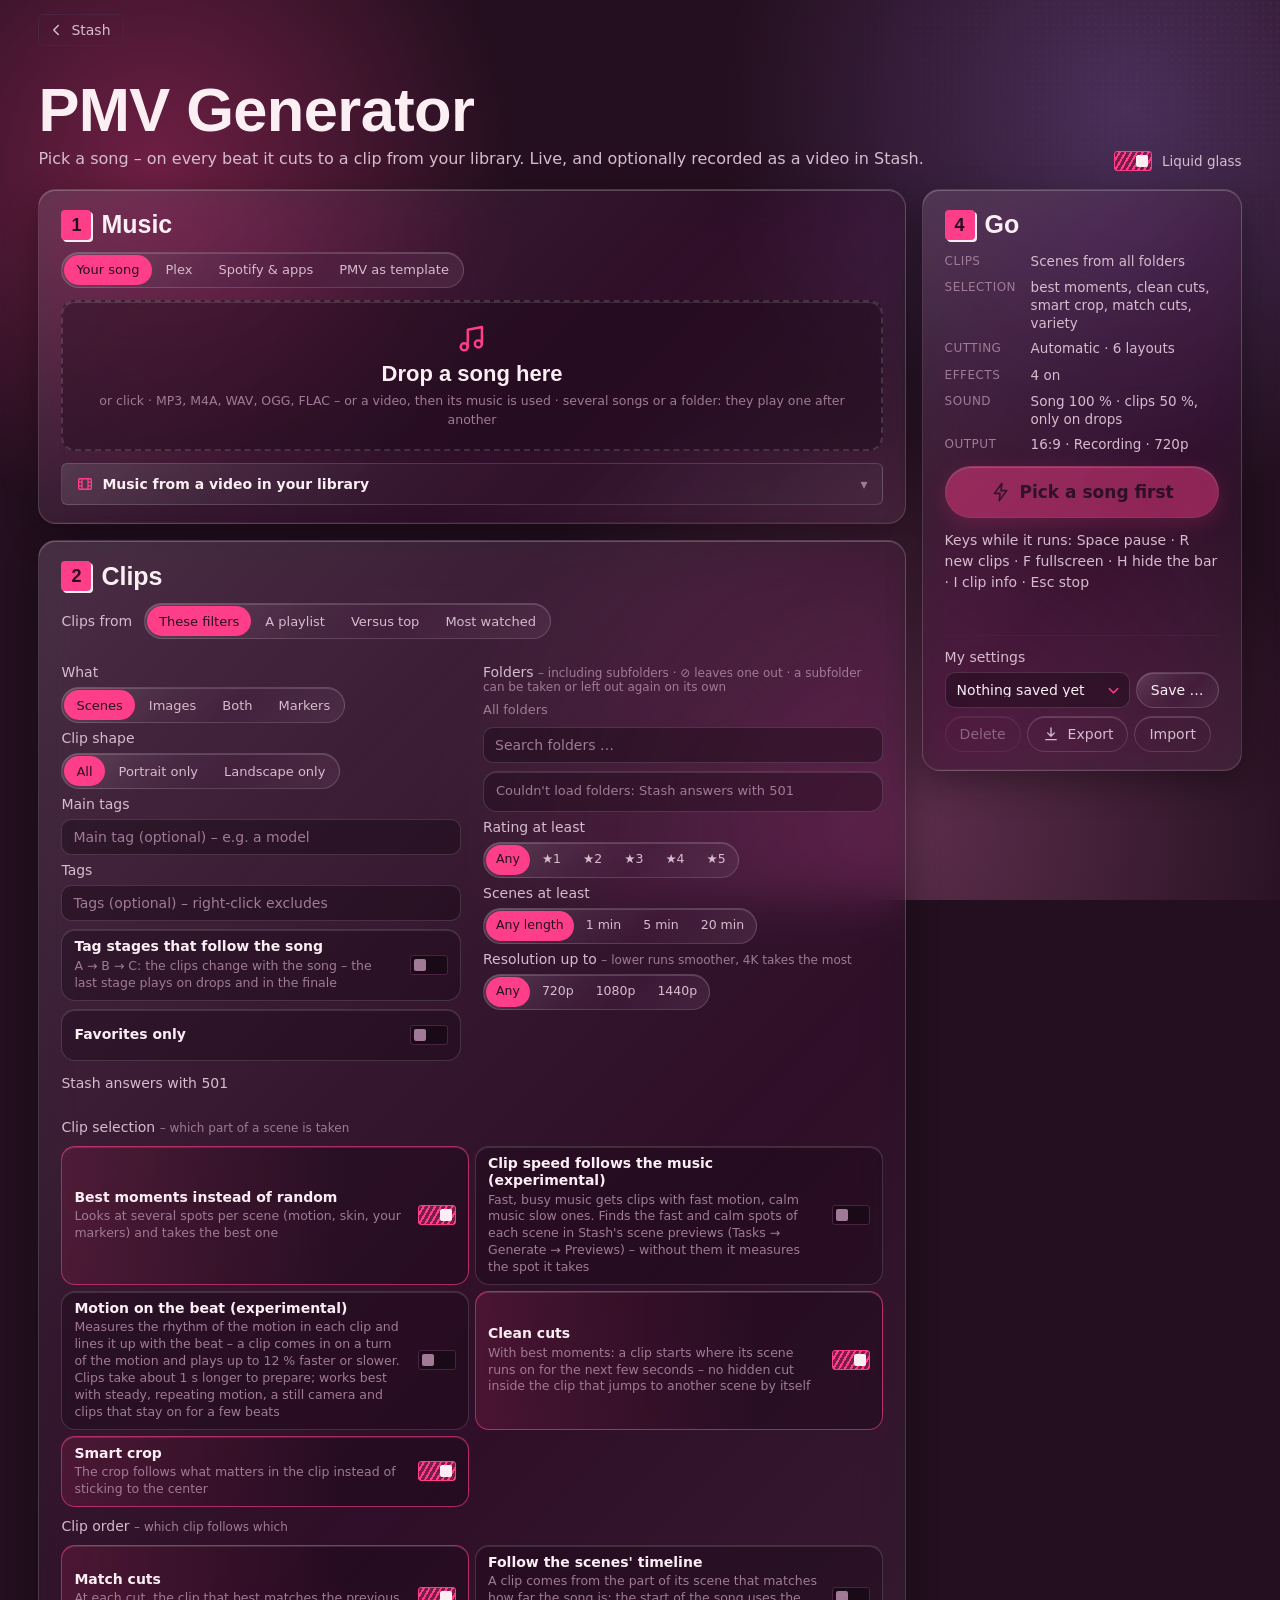
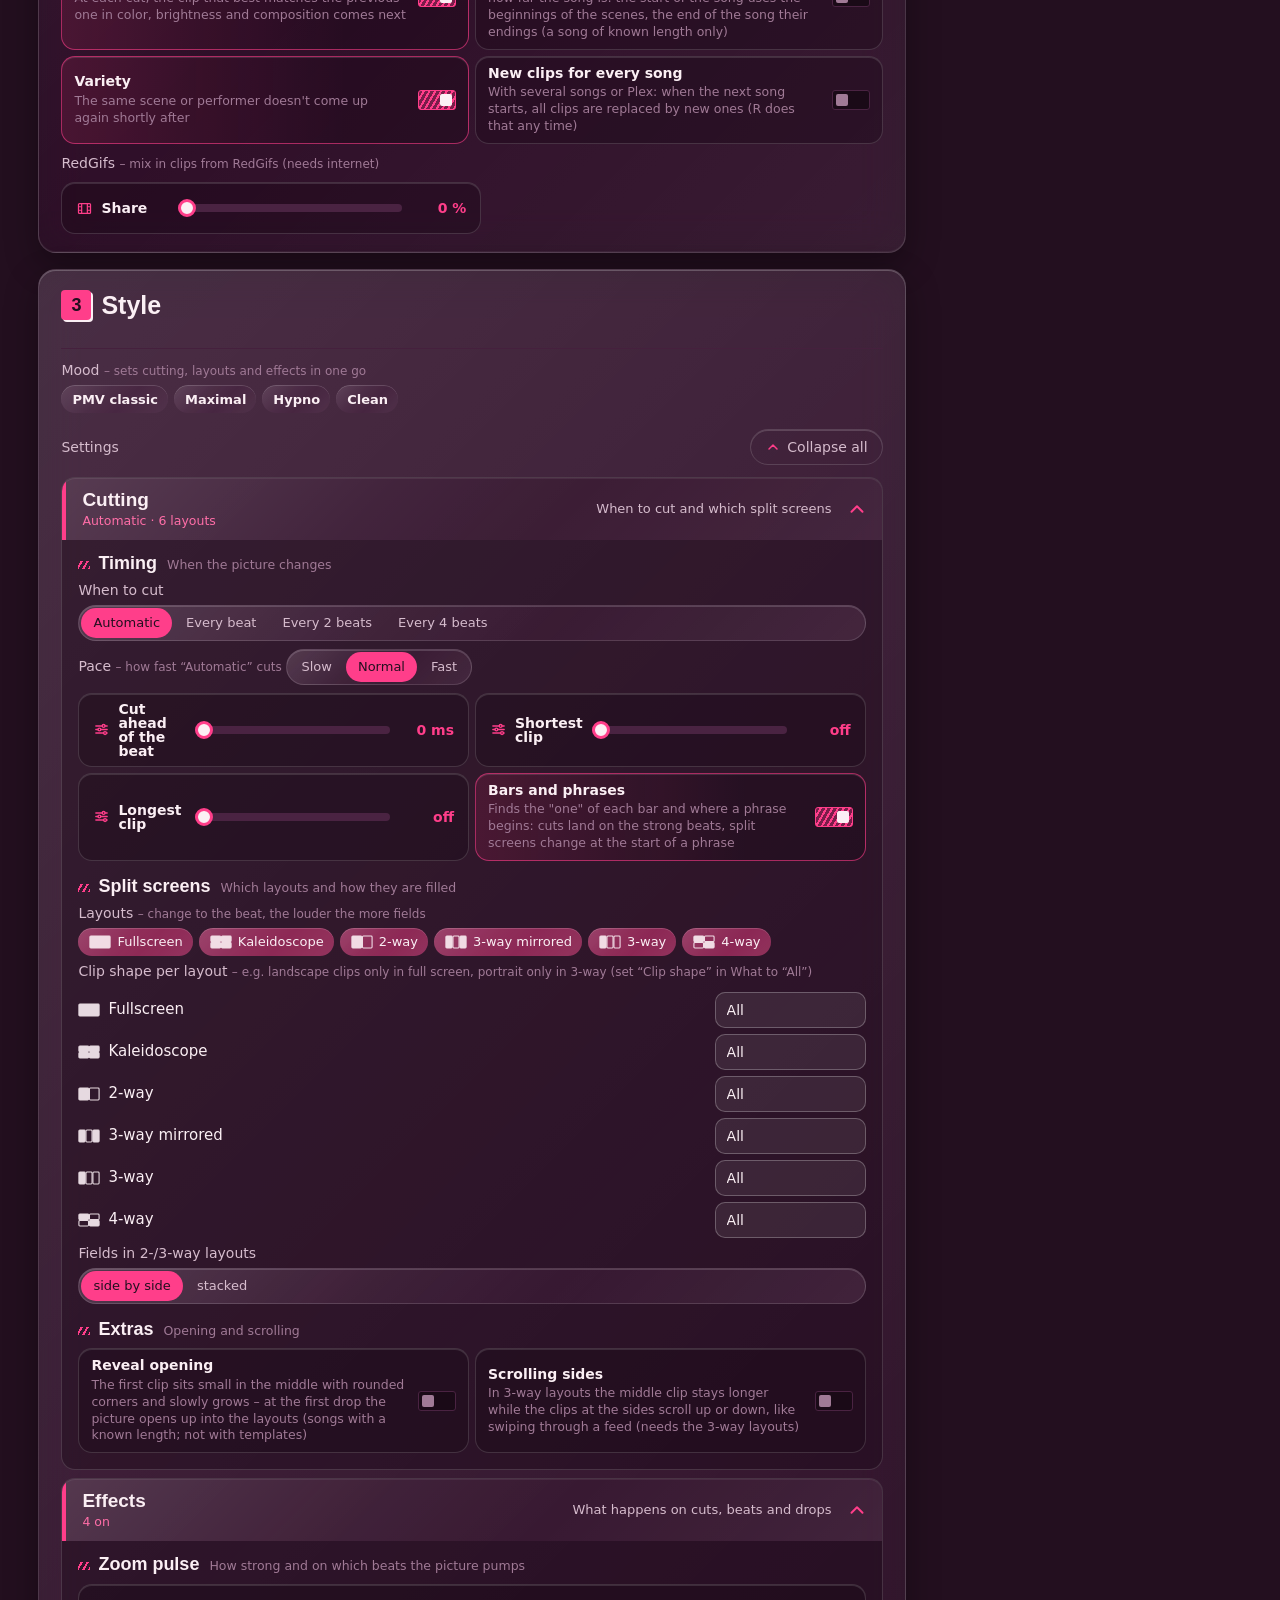
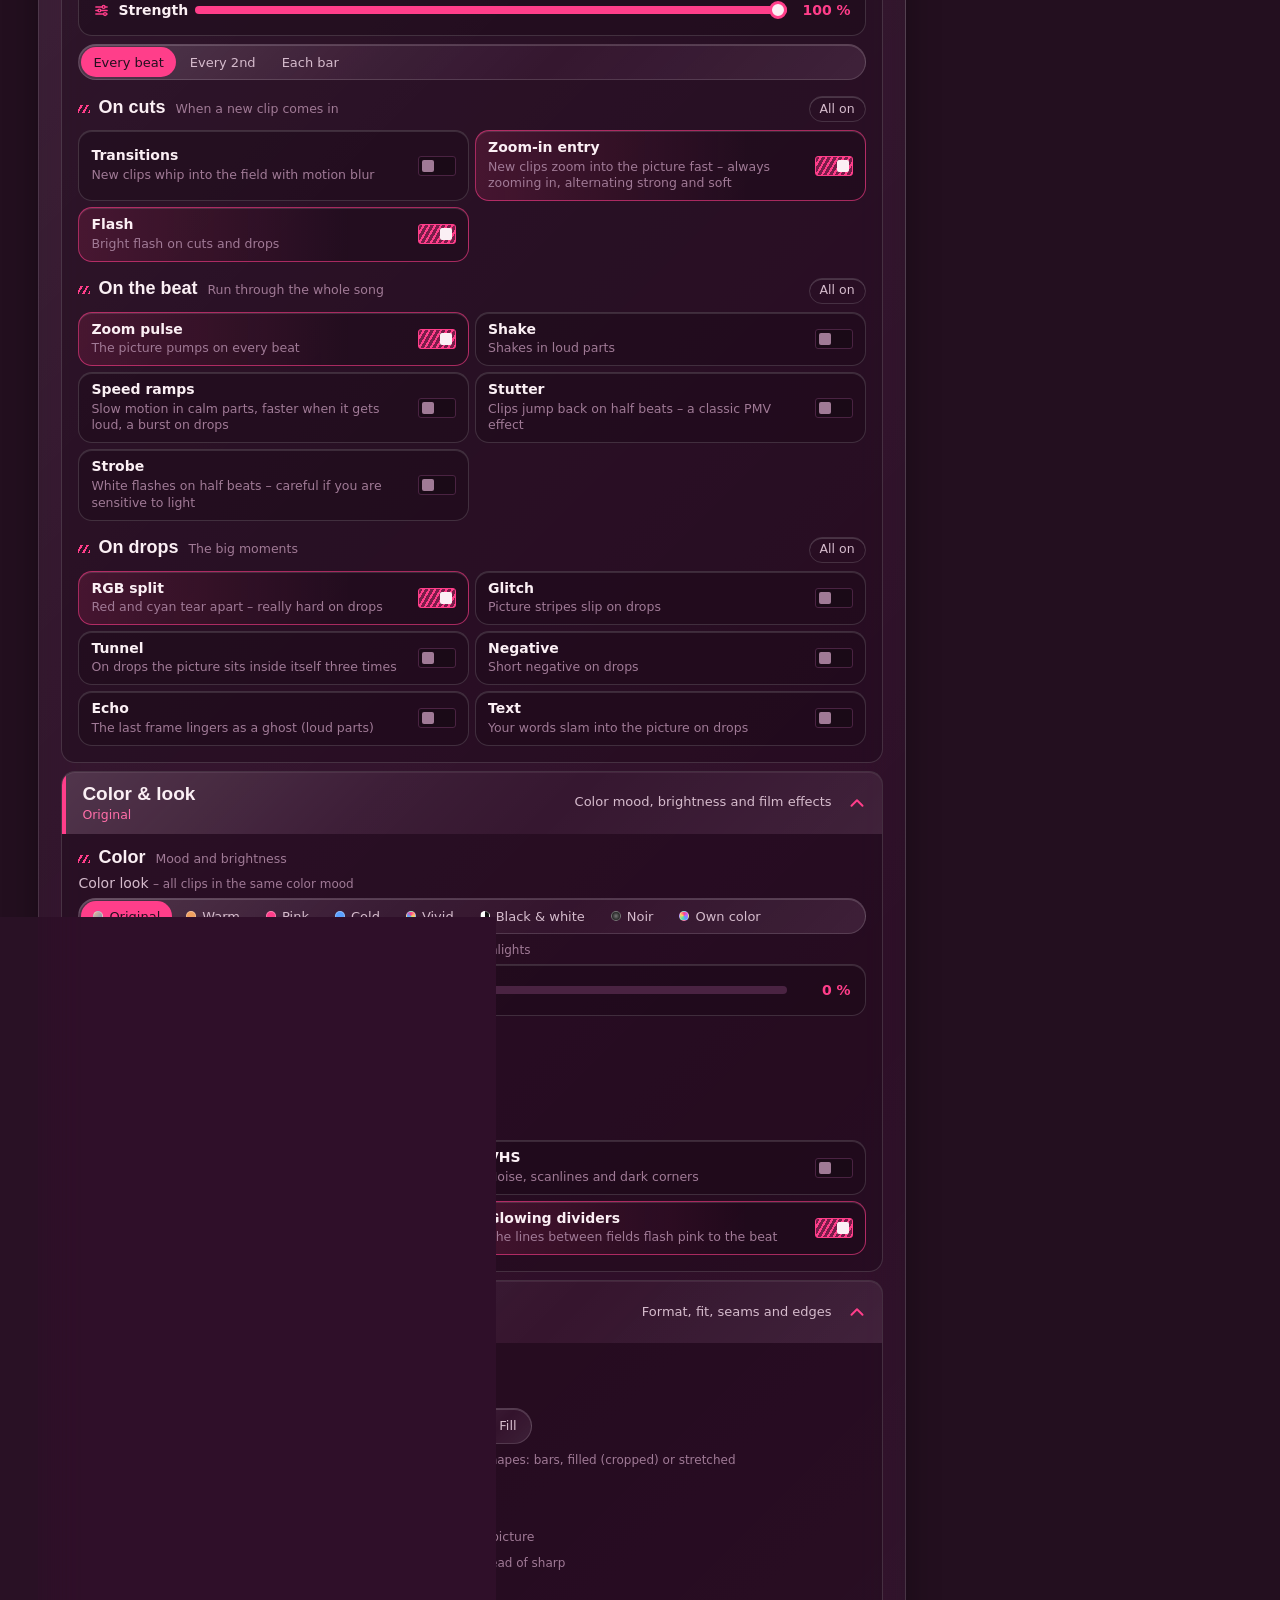
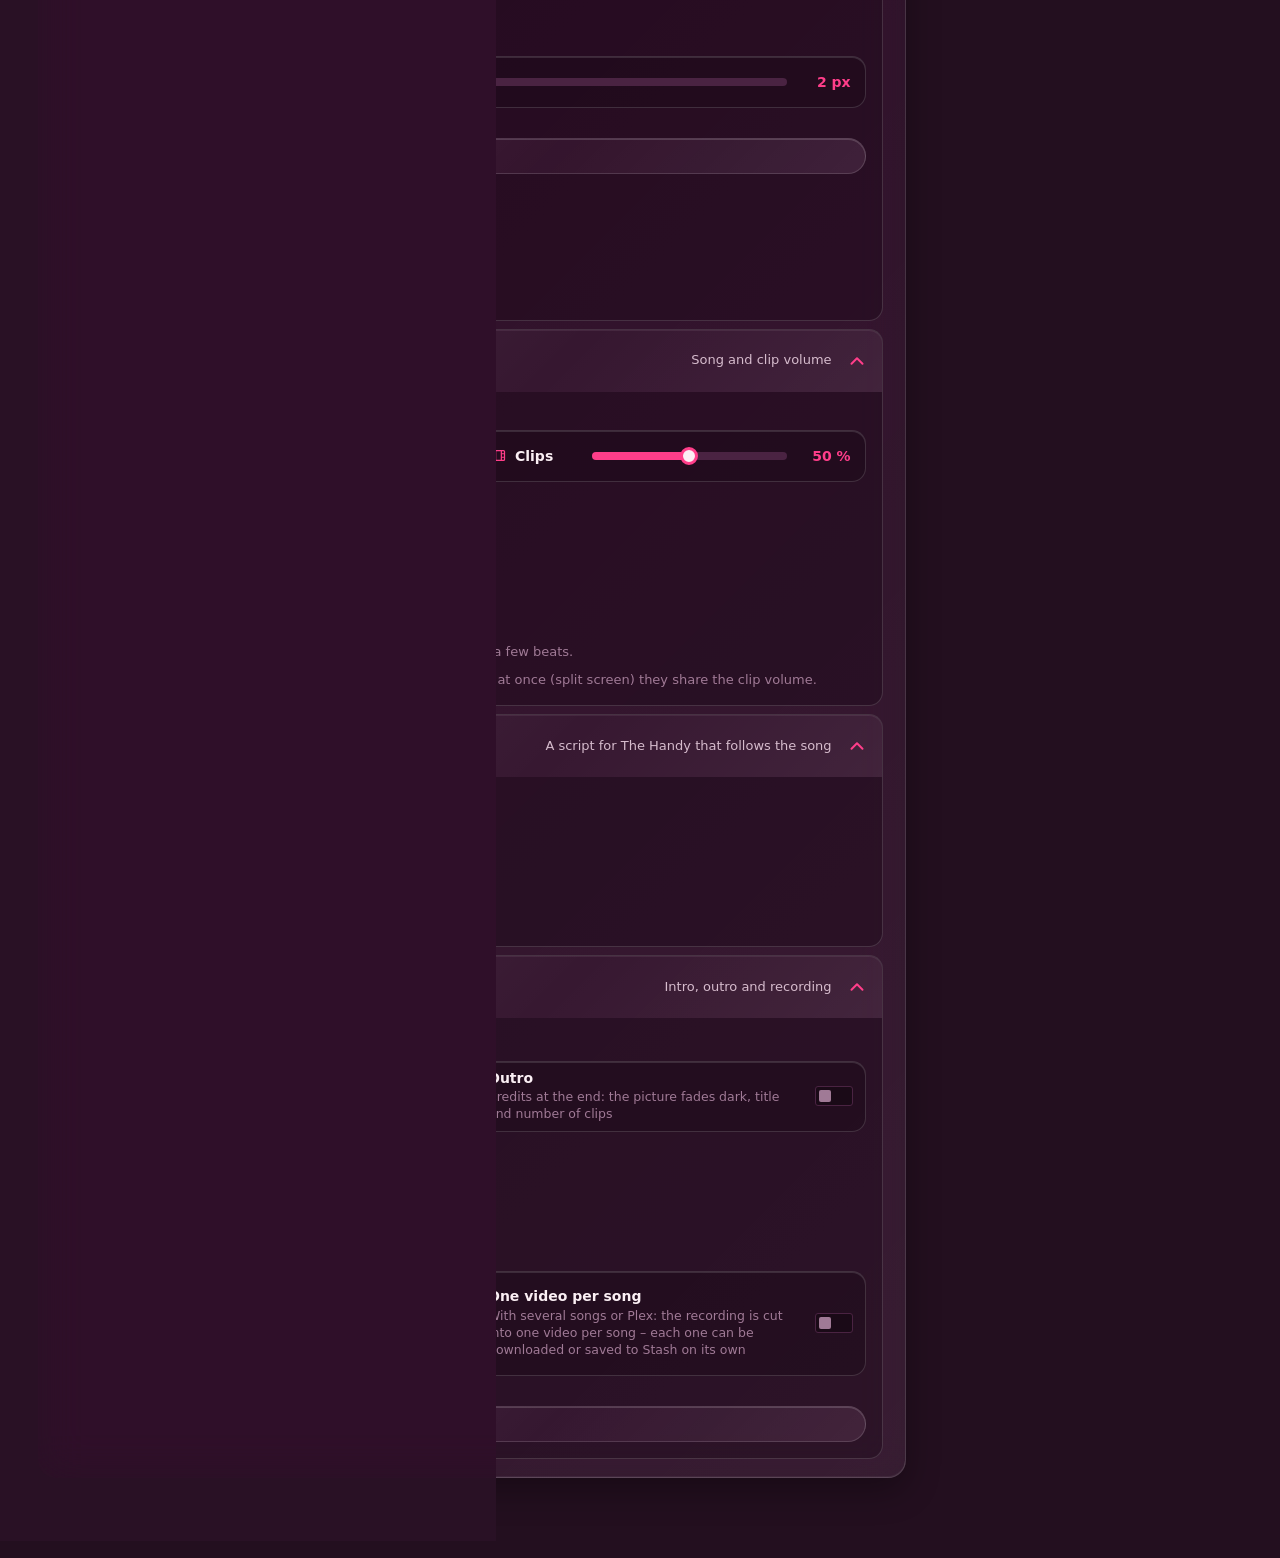
==== plugins/pepega-pmvGenerator/app/index.html @ 78fbd347 "Pepega versions synced with upstream: Stash UI 3.95.1, PMV Generator 2.32.1 Pepega Stash UI and PMV " ====
<!doctype html>
<html lang="en">
<head>
  <meta charset="utf-8">
  <meta name="viewport" content="width=device-width, initial-scale=1">
  <meta name="referrer" content="no-referrer">
  <title>PMV Generator</title>
  <link rel="icon" href="data:image/svg+xml,%3Csvg xmlns='http://www.w3.org/2000/svg' viewBox='0 0 32 32'%3E%3Crect width='32' height='32' rx='6' fill='%23230f1f'/%3E%3Cpath d='M16 26s-8-4.9-10.2-9.9C4.2 12.5 6.4 8.5 10.3 8.5c2.3 0 4.1 1.4 5.7 3.4 1.5-2 3.3-3.4 5.6-3.4 3.9 0 6.2 4 4.6 7.6C24 21.1 16 26 16 26z' fill='%23ff3e8a'/%3E%3C/svg%3E">
  <link rel="stylesheet" href="app.css?v=2.32.1">
  <link rel="stylesheet" href="stage.css?v=2.32.1">
  <link rel="stylesheet" href="admin.css?v=2.32.1">
  <link rel="stylesheet" href="standalone.css?v=2.32.1">
</head>
<body class="kb-solo">
  <header class="kb-solo-bar">
    <a class="kb-solo-back" href="/" title="Back to Stash">
      <svg viewBox="0 0 24 24" width="18" height="18" fill="none" stroke="currentColor" stroke-width="2" stroke-linecap="round" stroke-linejoin="round" aria-hidden="true"><path d="M15 18l-6-6 6-6"/></svg>
      <span>Stash</span>
    </a>
  </header>
  <main class="kb-main" id="main" tabindex="-1"></main>
  <div id="overlay-root"></div>
  <div class="kb-toasts" id="toasts" aria-live="polite"></div>
  <script type="importmap">
{
    "imports": {
      "./js/advfilter.js": "./js/advfilter.js?v=2.32.1",
      "./js/api.js": "./js/api.js?v=2.32.1",
      "./js/audiox.js": "./js/audiox.js?v=2.32.1",
      "./js/bars.js": "./js/bars.js?v=2.32.1",
      "./js/beats.js": "./js/beats.js?v=2.32.1",
      "./js/config.js": "./js/config.js?v=2.32.1",
      "./js/domi18n.js": "./js/domi18n.js?v=2.32.1",
      "./js/funscriptgen.js": "./js/funscriptgen.js?v=2.32.1",
      "./js/i18n.js": "./js/i18n.js?v=2.32.1",
      "./js/interactive.js": "./js/interactive.js?v=2.32.1",
      "./js/live.js": "./js/live.js?v=2.32.1",
      "./js/locales/de.js": "./js/locales/de.js?v=2.32.1",
      "./js/locales/es.js": "./js/locales/es.js?v=2.32.1",
      "./js/locales/fr.js": "./js/locales/fr.js?v=2.32.1",
      "./js/locales/ja.js": "./js/locales/ja.js?v=2.32.1",
      "./js/locales/pl.js": "./js/locales/pl.js?v=2.32.1",
      "./js/locales/pmv-de.js": "./js/locales/pmv-de.js?v=2.32.1",
      "./js/locales/pmv-es.js": "./js/locales/pmv-es.js?v=2.32.1",
      "./js/locales/pmv-fr.js": "./js/locales/pmv-fr.js?v=2.32.1",
      "./js/locales/pmv-ja.js": "./js/locales/pmv-ja.js?v=2.32.1",
      "./js/locales/pmv-pl.js": "./js/locales/pmv-pl.js?v=2.32.1",
      "./js/locales/pmv-vi.js": "./js/locales/pmv-vi.js?v=2.32.1",
      "./js/locales/pmv-zh-CN.js": "./js/locales/pmv-zh-CN.js?v=2.32.1",
      "./js/locales/ru.js": "./js/locales/ru.js?v=2.32.1",
      "./js/locales/vi.js": "./js/locales/vi.js?v=2.32.1",
      "./js/locales/zh-CN.js": "./js/locales/zh-CN.js?v=2.32.1",
      "./js/music.js": "./js/music.js?v=2.32.1",
      "./js/playlists.js": "./js/playlists.js?v=2.32.1",
      "./js/plex.js": "./js/plex.js?v=2.32.1",
      "./js/pmvfx.js": "./js/pmvfx.js?v=2.32.1",
      "./js/pmvscan.js": "./js/pmvscan.js?v=2.32.1",
      "./js/pmvsmart.js": "./js/pmvsmart.js?v=2.32.1",
      "./js/redgifs.js": "./js/redgifs.js?v=2.32.1",
      "./js/scale.js": "./js/scale.js?v=2.32.1",
      "./js/standalone.js": "./js/standalone.js?v=2.32.1",
      "./js/standings.js": "./js/standings.js?v=2.32.1",
      "./js/theme.js": "./js/theme.js?v=2.32.1",
      "./js/ui.js": "./js/ui.js?v=2.32.1",
      "./js/views/folderpick.js": "./js/views/folderpick.js?v=2.32.1",
      "./js/views/perfpicker.js": "./js/views/perfpicker.js?v=2.32.1",
      "./js/views/pmvgen.js": "./js/views/pmvgen.js?v=2.32.1",
      "./js/views/tagpicker.js": "./js/views/tagpicker.js?v=2.32.1"
    }
  }
  </script>
  <script type="module" src="js/standalone.js?v=2.32.1"></script>
</body>
</html>
---- plugins/pepega-pmvGenerator/app/app.css ----
/* ==========================================================================
   Stash UI – a new interface in the Media Storm look
   Ink (plum), paper (blush white), blush pink and a cool sheen.
   Motifs: blush hatching (////) for active states, halftone screen,
   speech bubbles for messages, slanted SFX lettering.
   Font: Bahnschrift (Windows system font, no download).
   ========================================================================== */

:root {
  --bg: #230f1f;
  --bg-2: #34172e;
  --bg-3: #4a2342;
  --base: #1a0a17;
  --line: #45203d;
  --text: #fbeff4;
  --text-2: #d6bccd;
  --faint: #a07a96;
  --pink: #ff3e8a;
  --pink-2: #ff6ea8;
  --pink-deep: #7a1d4a;
  --shine: #8fe3ff;
  --violet: #b48cff;
  --fav: #ff3e8a;
  --paper: #fbeff4;
  --ink: #230f1f;
  --ok: #5ee39a;
  --danger: #ff5a5a;

  --hatch: repeating-linear-gradient(-60deg, var(--pink) 0 2px, transparent 2px 5px);
  --tone: radial-gradient(circle, rgba(255, 62, 138, .22) 1.1px, transparent 1.7px);

  /* Chinese characters aren't in Bahnschrift – the CJK fonts after it take over for those */
  --f-text: Bahnschrift, "DIN Alternate", "Segoe UI", "Microsoft YaHei", "PingFang SC", "Noto Sans SC", "Source Han Sans SC", system-ui, sans-serif;
  --f-display: "Bahnschrift Condensed", Bahnschrift, "Arial Narrow", "Segoe UI", "Microsoft YaHei", "PingFang SC", "Noto Sans SC", "Source Han Sans SC", sans-serif;
  --f-label: Bahnschrift, "DIN Alternate", "Segoe UI", "Microsoft YaHei", "PingFang SC", "Noto Sans SC", "Source Han Sans SC", system-ui, sans-serif;

  --r: 4px;
  --rail: 236px;
  --pad: clamp(16px, 3vw, 40px);
  --ease: cubic-bezier(.2, .8, .2, 1);
  color-scheme: dark;
}

* { box-sizing: border-box; }
html, body { height: 100%; }
body {
  margin: 0;
  color: var(--text);
  font: 400 15px/1.5 var(--f-text);
  background: var(--bg);
  -webkit-font-smoothing: antialiased;
}
/* Halftone screen fading out towards the top right */
body::before {
  content: "";
  position: fixed;
  inset: 0;
  z-index: -1;
  background: var(--tone) 0 0 / 7px 7px;
  -webkit-mask-image: radial-gradient(ellipse 70% 60% at 100% 0, #000, transparent 70%);
  mask-image: radial-gradient(ellipse 70% 60% at 100% 0, #000, transparent 70%);
  pointer-events: none;
}
::selection { color: var(--ink); background: var(--pink); }
a { color: inherit; text-decoration: none; }
button, input, select, textarea { font: inherit; color: inherit; }
button { cursor: pointer; }
:focus-visible { outline: 2px solid var(--shine); outline-offset: 2px; }
[hidden] { display: none !important; }
* { scrollbar-width: thin; scrollbar-color: var(--bg-3) transparent; }
img, video { display: block; }

.kb-ic { width: 18px; height: 18px; flex: none; display: block; }

/* ---------- Skeleton ---------- */

.kb-app { display: grid; grid-template-columns: var(--rail) 1fr; min-height: 100vh; }
.kb-main { min-width: 0; padding: 0 var(--pad) 80px; outline: none; }

/* ---------- Navigation (left bar) ---------- */

.kb-rail {
  position: sticky;
  top: 0;
  height: 100vh;
  display: flex;
  flex-direction: column;
  overflow-y: auto;
  padding: 22px 0 18px;
  background: var(--base);
  border-right: 1px solid var(--line);
}
/* SFX lettering: paper with ink outline, slanted, hatching behind */
.kb-mark {
  position: relative;
  display: inline-block;
  align-self: flex-start;
  margin: 6px 22px 40px 26px; /* room for the two buttons on the right, which stand one above the other */
  color: var(--paper);
  font: 700 44px/.85 var(--f-display);
  font-stretch: 75%;
  letter-spacing: -.01em;
  text-transform: uppercase;
  -webkit-text-stroke: .12em var(--base);
  paint-order: stroke fill;
  transform: rotate(-6deg) skewX(-10deg);
  transform-origin: left bottom;
}
.kb-mark span { position: relative; z-index: 1; }
.kb-mark::before {
  content: "";
  position: absolute;
  left: .35em;
  right: -.3em;
  top: .3em;
  bottom: -.14em;
  background: var(--hatch);
}
.kb-mark:hover { color: var(--pink-2); }

.kb-rail-group {
  display: flex;
  align-items: center;
  gap: 8px;
  margin: 16px 0 4px;
  padding: 0 22px;
  color: var(--faint);
  font: 600 11px/1.2 var(--f-label);
  letter-spacing: .12em;
  text-transform: uppercase;
}
.kb-nav { display: flex; flex-direction: column; padding: 0 10px; }
.kb-nav a, .kb-nav button {
  position: relative;
  display: flex;
  align-items: center;
  gap: 12px;
  width: 100%;
  padding: 7px 12px;
  border: 0;
  border-radius: var(--r);
  color: var(--text-2);
  font: 400 15px/1.2 var(--f-label);
  text-align: left;
  background: none;
}
.kb-nav a:hover, .kb-nav button:hover { color: var(--text); background: var(--bg-2); }
.kb-nav a .kb-ic, .kb-nav button .kb-ic { color: var(--faint); }
.kb-nav a .kb-ext-ic { width: 18px; height: 18px; flex: none; display: block; object-fit: contain; }
.kb-nav a:hover .kb-ic, .kb-nav button:hover .kb-ic { color: var(--pink); }
.kb-nav a.is-active { color: var(--text); font-weight: 600; background: var(--bg-2); }
.kb-nav a.is-active .kb-ic { color: var(--pink); }
.kb-nav a.is-active::after {
  content: "";
  position: absolute;
  right: 10px;
  top: 50%;
  width: 14px;
  height: 9px;
  margin-top: -4.5px;
  background: var(--hatch);
}
.kb-nav a.is-active .kb-count { margin-right: 22px; }
.kb-nav .kb-count { margin-left: auto; color: var(--faint); font-size: 12px; font-weight: 400; font-variant-numeric: tabular-nums; }
.kb-nav .kb-count.is-dot::after { content: ""; display: block; width: 8px; height: 8px; border-radius: 50%; background: var(--pink); box-shadow: 0 0 8px var(--pink); }
.kb-rail-foot { margin-top: auto; padding: 18px 22px 0; color: var(--faint); font: 400 12px/1.4 var(--f-label); }

/* Folder tree */
.kb-tree { margin: 2px 10px 6px; }
.kb-tree-row { display: flex; align-items: center; padding-left: calc(2px + var(--d, 0) * 14px); padding-right: 10px; border-radius: var(--r); }
.kb-tree-row:hover { background: var(--bg-2); }
.kb-tree-caret {
  flex: none;
  width: 22px;
  height: 26px;
  padding: 0;
  border: 0;
  color: var(--faint);
  font-size: 11px;
  background: none;
  transition: transform .15s ease;
}
.kb-tree-caret.is-open { transform: rotate(90deg); color: var(--pink); }
span.kb-tree-caret { display: inline-block; }
.kb-tree-row a {
  flex: 1;
  min-width: 0;
  padding: 4px 0;
  overflow: hidden;
  color: var(--text-2);
  font: 400 14px/1.3 var(--f-label);
  text-overflow: ellipsis;
  white-space: nowrap;
}
.kb-tree-row a:hover { color: var(--text); }
.kb-tree-row a.is-active { color: var(--pink); font-weight: 600; }

/* ---------- Page header ---------- */

.kb-head {
  display: flex;
  flex-wrap: wrap;
  align-items: flex-end;
  gap: 14px 28px;
  padding: 34px 0 18px;
}
.kb-head-title { flex: 1 1 320px; min-width: 0; }
.kb-crumbs { display: flex; flex-wrap: wrap; gap: 4px 8px; margin-bottom: 6px; color: var(--faint); font: 400 13px/1.3 var(--f-label); }
.kb-crumbs a:hover { color: var(--pink); }
.kb-crumbs span::before { content: "/"; margin-right: 8px; color: var(--bg-3); }
.kb-crumbs span:first-child::before { content: none; }
.kb-h1 {
  margin: 0;
  color: var(--text);
  font: 700 clamp(36px, 4.8vw, 62px)/.98 var(--f-display);
  font-stretch: 80%;
  letter-spacing: -.01em;
  overflow-wrap: anywhere;
}
.kb-h1 em { font-style: normal; color: var(--pink); }
.kb-sub { margin: 8px 0 0; color: var(--text-2); font: 400 16px/1.4 var(--f-text); }
.kb-head-tools { display: flex; flex-wrap: wrap; align-items: center; gap: 8px; }

/* Section heading: hatch mark as in the Media Storm panel */
.kb-h2 {
  display: flex;
  flex-wrap: wrap;
  align-items: center;
  gap: 8px 14px;
  margin: 38px 0 14px;
  font: 700 26px/1.1 var(--f-display);
  font-stretch: 85%;
}
.kb-h2::before { content: ""; flex: none; width: 18px; height: 11px; background: var(--hatch); }
.kb-h2 a { color: var(--faint); font: 400 14px/1 var(--f-label); }
.kb-h2 a:hover { color: var(--pink); }
.kb-home-why { color: var(--faint); font: 400 14px/1.3 var(--f-label); }
.kb-home-why a { font-weight: 600; }

/* ---------- Controls ---------- */

.kb-btn {
  display: inline-flex;
  align-items: center;
  gap: 8px;
  height: 36px;
  padding: 0 14px;
  border: 1px solid var(--bg-3);
  border-radius: var(--r);
  color: var(--text);
  font: 500 14px/1 var(--f-label);
  white-space: nowrap;
  background: var(--bg-2);
  transition: transform .1s ease, box-shadow .1s ease, background .15s ease;
}
.kb-btn:hover { background: var(--bg-3); border-color: var(--faint); }
.kb-btn:disabled { opacity: .45; cursor: default; }
/* Primary button: blush pink with paper offset, like “Start” in Media Storm */
.kb-btn.is-primary { color: var(--ink); font-weight: 700; background: var(--pink); border-color: var(--pink); box-shadow: 3px 3px 0 var(--paper); }
.kb-btn.is-primary:hover { background: var(--pink-2); border-color: var(--pink-2); box-shadow: 4px 4px 0 var(--paper); transform: translate(-1px, -1px); }
.kb-btn.is-primary:active { box-shadow: 1px 1px 0 var(--paper); transform: translate(2px, 2px); }
.kb-btn.is-danger { color: var(--paper); background: #b3243e; border-color: #b3243e; }
.kb-btn.is-danger:hover { background: #d22c4a; border-color: #d22c4a; }
/* Delete that must be held on touch screens (performer editor): the red fills up while the finger stays */
.kb-holddel .kb-hd-hold { display: none; }
@media (hover: none) and (pointer: coarse) {
  .kb-holddel .kb-hd-click { display: none; }
  .kb-holddel .kb-hd-hold { display: inline; }
  .kb-holddel { -webkit-touch-callout: none; user-select: none; background-image: linear-gradient(#ff5a76, #ff5a76); background-repeat: no-repeat; background-size: 0 100%; }
  .kb-holddel.is-holding { background-size: 100% 100%; transition: background-size .7s linear; }
}
.kb-btn.is-ghost { background: transparent; border-color: transparent; color: var(--text-2); }
.kb-btn.is-ghost:hover { color: var(--text); background: var(--bg-2); }
.kb-btn.is-on { color: var(--ink); background: var(--pink); border-color: var(--pink); }
.kb-btn.is-icon { width: 36px; padding: 0; justify-content: center; }

.kb-field {
  height: 36px;
  min-width: 0;
  padding: 0 11px;
  border: 1px solid var(--bg-3);
  border-radius: var(--r);
  color: var(--text);
  font: 400 14px/1 var(--f-label);
  background: var(--base);
}
.kb-field::placeholder { color: var(--faint); }
.kb-field:hover { border-color: var(--faint); }
.kb-field:focus { border-color: var(--pink); outline: none; box-shadow: 0 0 0 3px rgba(255, 62, 138, .18); }
textarea.kb-field { height: auto; min-height: 96px; padding: 9px 11px; line-height: 1.45; resize: vertical; }
select.kb-field { padding-right: 28px; appearance: none; background: var(--base) url("data:image/svg+xml,%3Csvg xmlns='http://www.w3.org/2000/svg' viewBox='0 0 12 8'%3E%3Cpath d='M1 1.5 6 6.5l5-5' fill='none' stroke='%23ff3e8a' stroke-width='1.8'/%3E%3C/svg%3E") no-repeat right 10px center / 11px; }
select.kb-field option { background: var(--base); }

.kb-search { position: relative; }
.kb-search .kb-ic { position: absolute; left: 10px; top: 50%; transform: translateY(-50%); width: 16px; height: 16px; color: var(--faint); pointer-events: none; }
.kb-search .kb-field { width: 220px; padding-left: 32px; }

.kb-seg { display: inline-flex; padding: 2px; gap: 2px; border: 1px solid var(--bg-3); border-radius: var(--r); background: var(--base); }
.kb-seg button, .kb-seg > a { height: 30px; padding: 0 12px; border: 0; border-radius: 2px; color: var(--text-2); font: 500 13px/1 var(--f-label); background: transparent; }
.kb-seg > a { display: inline-flex; align-items: center; gap: 6px; text-decoration: none; }
.kb-seg > a .kb-ic { width: 15px; height: 15px; }
.kb-seg button:hover, .kb-seg > a:hover { color: var(--text); background: var(--bg-2); }
.kb-seg button.is-on, .kb-seg > a.is-on { color: var(--ink); background: var(--pink); }

.kb-range { display: inline-flex; align-items: center; gap: 8px; color: var(--faint); font: 400 13px/1 var(--f-label); }
.kb-range input { width: 110px; accent-color: var(--pink); }

.kb-check { display: inline-flex; align-items: center; gap: 9px; color: var(--text-2); font: 400 14px/1.3 var(--f-label); cursor: pointer; }
.kb-check input { width: 16px; height: 16px; margin: 0; accent-color: var(--pink); }

/* Switch: on = hatching on deep pink, as in Media Storm */
.kb-switch { display: inline-flex; align-items: center; gap: 10px; cursor: pointer; }
.kb-switch input { position: absolute; opacity: 0; pointer-events: none; }
.kb-switch i {
  position: relative;
  flex: none;
  width: 38px;
  height: 20px;
  border: 1px solid var(--bg-3);
  border-radius: 3px;
  background: var(--base);
  transition: background .2s ease, border-color .2s ease;
}
.kb-switch i::after {
  content: "";
  position: absolute;
  top: 3px;
  left: 3px;
  width: 12px;
  height: 12px;
  border-radius: 2px;
  background: var(--faint);
  transition: transform .2s var(--ease), background .2s ease;
}
.kb-switch input:checked + i { background: var(--hatch), var(--pink-deep); border-color: var(--pink); }
.kb-switch input:checked + i::after { transform: translateX(18px); background: var(--paper); }
.kb-switch input:focus-visible + i { outline: 2px solid var(--shine); outline-offset: 2px; }

/* Chips (tags): violet stripe like the tag chips in Media Storm */
.kb-chips { display: flex; flex-wrap: wrap; gap: 6px; }
.kb-chip {
  display: inline-flex;
  align-items: center;
  gap: 6px;
  height: 28px;
  padding: 0 10px 0 11px;
  border: 0;
  border-radius: 3px;
  color: var(--text);
  font: 400 13px/1 var(--f-label);
  background: rgba(180, 140, 255, .16);
  box-shadow: inset 3px 0 0 var(--violet);
}
a.kb-chip:hover, button.kb-chip:hover { background: rgba(180, 140, 255, .28); }
.kb-chip.is-on { color: var(--ink); background: var(--pink); box-shadow: none; }
.kb-chip.is-not { background: rgba(255, 62, 138, .14); box-shadow: inset 3px 0 0 var(--pink); text-decoration: line-through; text-decoration-color: rgba(255, 62, 138, .8); }
.kb-chip button { padding: 0 0 0 2px; border: 0; color: inherit; font-size: 16px; line-height: 1; background: none; opacity: .75; }
.kb-chip button:hover { opacity: 1; }

/* ---------- Filter bar ---------- */

.kb-filters {
  display: flex;
  flex-wrap: wrap;
  align-items: center;
  gap: 10px 14px;
  margin: 0 0 18px;
  padding: 14px 16px;
  border: 1px solid var(--bg-3);
  border-radius: 6px;
  background: var(--bg-2);
}
.kb-filters label.kb-lab { display: inline-flex; align-items: center; gap: 8px; color: var(--faint); font: 400 13px/1 var(--f-label); }
.kb-filters .kb-tagpick { flex: 1 1 260px; }

/* ---------- Tile grid (justified rows) ---------- */

.kb-hang { position: relative; --gap: 8px; }
.kb-row { display: flex; gap: var(--gap); margin-bottom: var(--gap); }
/* Card view of scenes (like the card of classic Stash): the picture with logo, rating (bottom left, the top left belongs to the tier badge and the selection box) and specs on it; title, date, details and icon buttons below */
.kb-rows.is-cards { display: grid; grid-template-columns: repeat(auto-fill, minmax(var(--cardw, 340px), 1fr)); gap: 14px; }
.kb-scard { position: relative; display: flex; flex-direction: column; min-width: 0; overflow: visible; border: 1px solid var(--bg-3); border-radius: 8px; background: var(--bg-2); }
.kb-scard .kb-piece { flex: none; width: 100%; height: auto; aspect-ratio: 16 / 9; border-radius: 7px 7px 0 0; }
.kb-scard.is-plain { border: 0; background: none; }
.kb-scard .kb-placard, .kb-scard .kb-studio { display: none; }
.kb-scard .kb-stamp { top: auto; right: 7px; bottom: 7px; }
/* a layer exactly over the picture (16:9) that carries the studio logo and the rating */
.kb-scard-over { position: absolute; top: 0; left: 0; right: 0; z-index: 2; aspect-ratio: 16 / 9; pointer-events: none; }
.kb-scard-studio { position: absolute; top: 8px; right: 8px; z-index: 2; pointer-events: auto; display: flex; align-items: center; max-width: 42%; height: 26px; }
.kb-scard-studio img { max-width: 100%; max-height: 100%; object-fit: contain; filter: drop-shadow(0 1px 3px rgba(0, 0, 0, .85)); }
.kb-scard-studio.is-name { height: auto; padding: 3px 7px; overflow: hidden; border-radius: 4px; color: #fff; font: 700 11.5px/1.2 var(--f-label); white-space: nowrap; text-overflow: ellipsis; background: rgba(0, 0, 0, .6); }
.kb-scard-rating { position: absolute; bottom: 8px; left: 8px; z-index: 2; padding: 2px 8px; border-radius: 4px; color: #fff; font: 700 12px/1.4 var(--f-label); background: rgba(0, 0, 0, .62); pointer-events: none; transition: opacity .15s; }
.kb-scard-body { display: flex; flex-direction: column; gap: 5px; min-width: 0; padding: 10px 12px 10px; }
.kb-scard-title { display: -webkit-box; -webkit-box-orient: vertical; -webkit-line-clamp: 2; overflow: hidden; color: var(--text); font: 700 15px/1.25 var(--f-text); }
.kb-scard-title:hover { color: var(--pink); }
.kb-scard-date { color: var(--text-2); font: 500 12.5px/1.2 var(--f-label); }
.kb-scard-details { display: -webkit-box; -webkit-box-orient: vertical; -webkit-line-clamp: 3; overflow: hidden; margin: 0; color: var(--text-2); font: 400 13px/1.4 var(--f-text); }
.kb-scard-pops { display: flex; flex-wrap: wrap; align-items: center; gap: 6px; margin-top: 4px; padding-top: 8px; border-top: 1px solid var(--bg-3); }
.kb-scard-pop, .kb-scard-stat { display: inline-flex; align-items: center; gap: 5px; height: 26px; padding: 0 9px; border: 0; border-radius: 6px; color: var(--text); font: 600 12.5px/1 var(--f-label); background: var(--bg-3); }
.kb-scard-pop { cursor: pointer; }
.kb-scard-pop:hover, .kb-scard-pop.is-open { color: var(--ink); background: var(--pink); }
.kb-scard-stat { color: var(--text-2); background: none; padding: 0 4px; }
.kb-scard-pop .kb-ic, .kb-scard-stat .kb-ic { width: 15px; height: 15px; }
/* the list that opens from an icon button */
.kb-scpop { position: fixed; z-index: 90; display: flex; flex-direction: column; gap: 2px; min-width: 180px; max-width: 320px; max-height: 320px; overflow: auto; padding: 8px; border: 1px solid var(--bg-3); border-radius: 8px; background: var(--bg-2); box-shadow: 0 14px 40px rgba(0, 0, 0, .55); }
.kb-scpop.is-tags { flex-direction: row; flex-wrap: wrap; gap: 5px; }
.kb-scpop-row { display: flex; align-items: center; gap: 9px; padding: 4px 6px; border-radius: 6px; color: var(--text); font: 600 13.5px/1.2 var(--f-label); }
.kb-scpop-row:hover { color: var(--pink); background: var(--bg-3); }
.kb-scpop-row img, .kb-scpop-row i { flex: none; display: grid; place-items: center; width: 28px; height: 28px; border-radius: 50%; object-fit: cover; object-position: top; background: var(--base); font-style: normal; }
.kb-scpop-row i .kb-ic { width: 15px; height: 15px; }
html.kb-glass .kb-scard:not(.is-plain) { border-color: var(--glass-edge); background: var(--glass-shine), var(--glass); -webkit-backdrop-filter: var(--glass-filter); backdrop-filter: var(--glass-filter); box-shadow: var(--glass-shadow); }
html.kb-glass .kb-scard-pops { border-top-color: var(--glass-edge); }
html.kb-glass .kb-scard-pop { background: var(--glass-deep); }
html.kb-glass .kb-scard-pop:hover { background: var(--pink); }
html.kb-glass .kb-scpop { border-color: var(--glass-edge); background: var(--glass-shine), var(--glass-deep); -webkit-backdrop-filter: var(--glass-filter); backdrop-filter: var(--glass-filter); box-shadow: var(--glass-shadow); }
.kb-piece {
  position: relative;
  flex: none;
  overflow: hidden;
  margin: 0;
  padding: 0;
  border: 0;
  border-radius: var(--r);
  color: inherit;
  font: inherit;
  text-align: left;
  background: var(--base);
  cursor: pointer;
  transition: box-shadow .2s ease;
}
.kb-piece > img, .kb-piece > video {
  width: 100%;
  height: 100%;
  object-fit: cover;
  transition: transform .5s var(--ease), opacity .3s ease;
}
.kb-piece > img { opacity: 0; }
.kb-piece > img.is-loaded { opacity: 1; }
.kb-piece > video { position: absolute; inset: 0; opacity: 0; pointer-events: none; }
.kb-piece.is-previewing > video { opacity: 1; }
.kb-piece > .kb-piece-anim { position: absolute; inset: 0; opacity: 0; pointer-events: none; }
.kb-piece.is-previewing > .kb-piece-anim { opacity: 1; }
.kb-piece:hover { box-shadow: 0 0 0 2px var(--pink); }
.kb-piece:hover > img { transform: scale(1.03); }
.kb-piece:focus-visible { outline: 2px solid var(--shine); outline-offset: 3px; }

/* Caption: ink from below, appears on hover */
.kb-placard {
  position: absolute;
  left: 0;
  right: 0;
  bottom: 0;
  padding: 28px 10px 8px;
  color: var(--paper);
  background: linear-gradient(transparent, color-mix(in srgb, var(--base) 92%, transparent));
  opacity: 0;
  transform: translateY(6px);
  transition: opacity .2s ease, transform .25s var(--ease);
  pointer-events: none;
}
.kb-piece:hover .kb-placard, .kb-piece:focus-visible .kb-placard, .kb-hang.is-placards .kb-placard { opacity: 1; transform: none; }
.kb-placard b {
  display: -webkit-box;
  overflow: hidden;
  padding-right: 22px;
  font: 600 13.5px/1.25 var(--f-text);
  overflow-wrap: anywhere;
  -webkit-line-clamp: 2;
  -webkit-box-orient: vertical;
}
.kb-placard small { display: block; margin-top: 2px; color: var(--text-2); font: 400 11.5px/1.3 var(--f-label); white-space: nowrap; overflow: hidden; text-overflow: ellipsis; }

/* Small marks right on the image */
.kb-stamp {
  position: absolute;
  top: 7px;
  right: 7px;
  padding: 2px 6px;
  border-radius: 3px;
  color: var(--paper);
  font: 600 11.5px/1.4 var(--f-label);
  font-variant-numeric: tabular-nums;
  background: color-mix(in srgb, var(--base) 82%, transparent);
}
.kb-resume { position: absolute; left: 0; right: 0; bottom: 0; height: 3px; background: color-mix(in srgb, var(--base) 60%, transparent); }
.kb-resume i { display: block; height: 100%; background: var(--pink); }

/* Heart = favorite */
.kb-dot, .kb-dotmini, .kb-dot-inline {
  display: inline-block;
  background: var(--fav);
  -webkit-mask: url("data:image/svg+xml,%3Csvg xmlns='http://www.w3.org/2000/svg' viewBox='0 0 24 24'%3E%3Cpath d='M12 21s-7.5-4.6-9.6-9.3C.9 8.3 3 4.5 6.7 4.5c2.2 0 3.9 1.3 5.3 3.2 1.4-1.9 3.1-3.2 5.3-3.2 3.7 0 5.8 3.8 4.3 7.2C19.5 16.4 12 21 12 21z'/%3E%3C/svg%3E") center / contain no-repeat;
  mask: url("data:image/svg+xml,%3Csvg xmlns='http://www.w3.org/2000/svg' viewBox='0 0 24 24'%3E%3Cpath d='M12 21s-7.5-4.6-9.6-9.3C.9 8.3 3 4.5 6.7 4.5c2.2 0 3.9 1.3 5.3 3.2 1.4-1.9 3.1-3.2 5.3-3.2 3.7 0 5.8 3.8 4.3 7.2C19.5 16.4 12 21 12 21z'/%3E%3C/svg%3E") center / contain no-repeat;
}
.kb-dot {
  position: absolute;
  right: 8px;
  bottom: 8px;
  z-index: 1;
  width: 18px;
  height: 18px;
  filter: drop-shadow(0 1px 2px rgba(0, 0, 0, .6));
}
.kb-dotmini { width: 14px; height: 14px; flex: none; }
.kb-dot-inline { width: .45em; height: .45em; margin-left: .2em; vertical-align: .45em; }

/* Selection */
.kb-pick {
  position: absolute;
  top: 7px;
  left: 7px;
  display: grid;
  place-items: center;
  width: 24px;
  height: 24px;
  border: 2px solid var(--paper);
  border-radius: 4px;
  color: var(--ink);
  background: color-mix(in srgb, var(--base) 50%, transparent);
  z-index: 5; /* above the preview video, which is added after it */
  opacity: 0;
  transition: opacity .15s ease;
}
.kb-piece:hover .kb-pick, .kb-hang.is-selecting .kb-pick { opacity: 1; }
.kb-piece.is-picked { box-shadow: 0 0 0 3px var(--pink); }
.kb-piece.is-picked > img { opacity: .75; }
.kb-piece.is-picked .kb-pick { opacity: 1; background: var(--pink); border-color: var(--pink); }
.kb-pick .kb-ic { width: 14px; height: 14px; opacity: 0; }
.kb-piece.is-picked .kb-pick .kb-ic { opacity: 1; }

.kb-sentinel { height: 1px; }
.kb-loading { padding: 40px 0; color: var(--faint); font: 400 15px/1.4 var(--f-text); text-align: center; }
.kb-empty {
  max-width: 520px;
  margin: 60px auto;
  text-align: center;
}
.kb-empty b { display: block; margin-bottom: 8px; font: 700 30px/1.05 var(--f-display); font-stretch: 80%; }
.kb-empty p { margin: 0 0 18px; color: var(--text-2); }

/* Strips (home page) */
.kb-strip { display: flex; gap: 8px; overflow-x: auto; padding-bottom: 10px; scroll-snap-type: x proximity; }
.kb-strip .kb-piece { scroll-snap-align: start; }

/* Folder cards: slanted panel like the Media Storm cover */
.kb-rooms { display: grid; grid-template-columns: repeat(auto-fill, minmax(230px, 1fr)); gap: 18px; }
.kb-room { display: block; }
.kb-room-art {
  position: relative;
  display: grid;
  grid-template-columns: 2fr 1fr;
  grid-template-rows: 1fr 1fr;
  gap: 3px;
  aspect-ratio: 4 / 3;
  overflow: hidden;
  border-radius: var(--r);
  background: var(--tone) 0 0 / 6px 6px, var(--bg-2);
  clip-path: polygon(0 0, 100% 0, 100% 90%, 0 100%);
}
.kb-room-art img { width: 100%; height: 100%; object-fit: cover; transition: transform .5s var(--ease); }
.kb-room-art img:first-child { grid-row: span 2; }
.kb-room-art:only-child img { grid-column: span 2; }
.kb-room:hover .kb-room-art img { transform: scale(1.04); }
.kb-room b { display: block; margin-top: 6px; font: 700 21px/1.1 var(--f-display); font-stretch: 85%; }
.kb-room small { color: var(--faint); font: 400 13px/1.3 var(--f-label); }
.kb-room:hover b { color: var(--pink); }

/* Tag list */
/* Tags as cards: a picture (or the initial), the name and counts; the mouse resting on one plays a marker of the tag */
.kb-tagcards { display: grid; grid-template-columns: repeat(auto-fill, minmax(220px, 1fr)); gap: 14px; }
.kb-tagcard { display: flex; flex-direction: column; min-width: 0; overflow: hidden; border: 1px solid var(--bg-3); border-radius: 8px; background: var(--bg-2); transition: box-shadow .2s ease; }
.kb-tagcard:hover { box-shadow: 0 0 0 2px var(--pink); }
.kb-tagcard-pic { position: relative; display: grid; place-items: center; aspect-ratio: 16 / 9; overflow: hidden; background: var(--base); }
.kb-tagcard-pic > img, .kb-tagcard-pic > video { position: absolute; inset: 0; width: 100%; height: 100%; object-fit: cover; }
.kb-tagcard-pic > video, .kb-tagcard-pic > .kb-tagcard-anim { opacity: 0; transition: opacity .3s ease; pointer-events: none; }
.kb-tagcard.is-previewing .kb-tagcard-pic > video, .kb-tagcard.is-previewing .kb-tagcard-pic > .kb-tagcard-anim { opacity: 1; }
.kb-tagcard-pic > i { color: var(--faint); font: 700 56px/1 var(--f-display); font-style: normal; text-transform: uppercase; }
.kb-tagcard-info { display: flex; flex-direction: column; gap: 3px; min-width: 0; padding: 9px 12px 11px; }
.kb-tagcard-info b { overflow: hidden; font: 700 16px/1.2 var(--f-text); text-overflow: ellipsis; white-space: nowrap; }
.kb-tagcard:hover .kb-tagcard-info b { color: var(--pink); }
.kb-tagcard-info small { color: var(--text-2); font: 500 12.5px/1.2 var(--f-label); }
html.kb-glass .kb-tagcard { border-color: var(--glass-edge); background: var(--glass-shine), var(--glass); -webkit-backdrop-filter: var(--glass-filter); backdrop-filter: var(--glass-filter); box-shadow: var(--glass-shadow); }
html.kb-glass .kb-tagcard:hover { box-shadow: var(--glass-shadow), 0 0 0 2px var(--pink); }
.kb-taglist { display: grid; grid-template-columns: repeat(auto-fill, minmax(300px, 1fr)); gap: 2px 28px; }
.kb-tagrow { display: flex; flex-wrap: wrap; align-items: baseline; gap: 2px 10px; min-width: 0; padding: 12px 4px; border-bottom: 1px solid var(--line); }
.kb-tagrow b { min-width: 0; font: 700 22px/1.15 var(--f-display); font-stretch: 85%; overflow-wrap: anywhere; }
.kb-tagrow:hover b { color: var(--pink); }
.kb-tagrow small { margin-left: auto; color: var(--faint); font: 400 13px/1 var(--f-label); white-space: nowrap; }

/* Figures (home page) */
.kb-figures { display: flex; flex-wrap: wrap; gap: 8px 30px; margin-top: 16px; color: var(--text-2); font: 400 15px/1.3 var(--f-text); }
.kb-figures b { margin-right: 4px; color: var(--pink); font: 700 26px/1 var(--f-display); font-stretch: 80%; }

/* ---------- Selection bar ---------- */

.kb-bulk {
  position: fixed;
  left: calc(var(--rail) + var(--pad));
  right: var(--pad);
  bottom: 18px;
  z-index: 40;
  display: flex;
  flex-wrap: wrap;
  align-items: center;
  gap: 8px;
  padding: 10px 12px;
  border: 1px solid var(--pink);
  border-radius: 6px;
  color: var(--text);
  background: var(--bg-2);
  box-shadow: 0 18px 50px rgba(0, 0, 0, .6);
  animation: kb-rise .25s var(--ease);
}
.kb-bulk b { display: inline-flex; align-items: center; gap: 10px; margin-right: 8px; font: 700 18px/1 var(--f-display); font-stretch: 85%; }
.kb-bulk b::before { content: ""; width: 14px; height: 9px; background: var(--hatch); }
.kb-bulk .kb-btn.is-danger { color: var(--paper); }
@keyframes kb-rise { from { opacity: 0; transform: translateY(12px); } }

/* ---------- Drawers (edit) and dialogs ---------- */

.kb-scrim { position: fixed; inset: 0; z-index: 60; background: rgba(16, 5, 14, .65); animation: kb-fade .2s ease; }
@keyframes kb-fade { from { opacity: 0; } }
.kb-drawer {
  position: fixed;
  top: 0;
  right: 0;
  bottom: 0;
  z-index: 61;
  display: flex;
  flex-direction: column;
  width: min(460px, 100vw);
  background: var(--bg);
  border-left: 1px solid var(--bg-3);
  box-shadow: -30px 0 80px rgba(0, 0, 0, .6);
  animation: kb-slide .3s var(--ease);
}
@keyframes kb-slide { from { transform: translateX(40px); opacity: 0; } }
.kb-drawer-head { display: flex; align-items: flex-start; gap: 12px; padding: 22px 22px 14px; border-bottom: 1px solid var(--line); }
.kb-drawer-head h2 { flex: 1; margin: 0; font: 700 28px/1.05 var(--f-display); font-stretch: 80%; overflow-wrap: anywhere; }
.kb-drawer-body { flex: 1; overflow-y: auto; padding: 18px 22px; display: flex; flex-direction: column; gap: 16px; }
.kb-drawer-foot { display: flex; flex-wrap: wrap; gap: 8px; padding: 14px 22px; border-top: 1px solid var(--line); }
.kb-drawer-foot .kb-spacer { flex: 1; }
.kb-form-row { display: flex; flex-direction: column; gap: 6px; }
.kb-form-row > span { color: var(--faint); font: 400 13px/1.2 var(--f-label); }
.kb-form-row .kb-field { width: 100%; }
.kb-hint { margin: 0; color: var(--faint); font: 400 13px/1.4 var(--f-text); }

.kb-dialog {
  position: fixed;
  left: 50%;
  top: 50%;
  z-index: 71;
  width: min(460px, calc(100vw - 32px));
  padding: 24px;
  border: 1px solid var(--bg-3);
  border-radius: 6px;
  color: var(--text);
  background: var(--bg);
  box-shadow: 0 30px 90px rgba(0, 0, 0, .7);
  transform: translate(-50%, -50%);
  animation: kb-fade .2s ease;
}
.kb-dialog::before { content: ""; position: absolute; left: 24px; top: -1px; width: 56px; height: 5px; background: var(--hatch); }
.kb-dialog h2 { margin: 0 0 8px; font: 700 28px/1.05 var(--f-display); font-stretch: 80%; }
.kb-dialog p { margin: 0 0 16px; color: var(--text-2); }
.kb-dialog .kb-actions { display: flex; flex-wrap: wrap; justify-content: flex-end; gap: 8px; margin-top: 18px; }
.kb-dialog-scrim { z-index: 70; }

/* Tag picker with suggestions */
.kb-tagpick { position: relative; display: flex; flex-direction: column; gap: 8px; }
.kb-tagpick .kb-field { width: 100%; }
.kb-sugg {
  position: absolute;
  top: calc(100% + 4px);
  left: 0;
  right: 0;
  z-index: 20;
  max-height: 280px;
  overflow-y: auto;
  border: 1px solid var(--bg-3);
  border-radius: var(--r);
  background: var(--base);
  box-shadow: 0 18px 40px rgba(0, 0, 0, .6);
}
.kb-sugg button {
  display: flex;
  justify-content: space-between;
  gap: 10px;
  width: 100%;
  padding: 8px 11px;
  border: 0;
  color: var(--text);
  font: 400 14px/1.2 var(--f-label);
  text-align: left;
  background: none;
}
.kb-sugg button:hover, .kb-sugg button.is-active { background: var(--bg-3); box-shadow: inset 3px 0 0 var(--pink); }
.kb-sugg small { color: var(--faint); }
.kb-sugg-h { padding: 8px 11px 4px; color: var(--faint); font: 700 10.5px/1 var(--f-label); letter-spacing: .05em; text-transform: uppercase; }
.kb-sugg-h:not(:first-child) { margin-top: 4px; border-top: 1px solid var(--bg-3); padding-top: 10px; }

/* Stars */
.kb-stars { display: inline-flex; gap: 2px; }
.kb-stars button { padding: 2px; border: 0; color: var(--bg-3); background: none; font-size: 20px; line-height: 1; }
.kb-stars button.is-on { color: var(--pink); }
.kb-stars > span { color: var(--bg-3); line-height: 1; }
.kb-stars > span.is-on { color: var(--pink); }
/* a partly filled star (half, quarter, tenth – as chosen in Stash) */
.kb-stars .is-part { color: transparent; background: linear-gradient(90deg, var(--pink) var(--fill, 50%), var(--bg-3) var(--fill, 50%)); -webkit-background-clip: text; background-clip: text; }
/* hovering half/quarter/tenth stars: the value a click would set */
.kb-stars.is-fine button.is-hov { opacity: 1; color: transparent; background: linear-gradient(90deg, var(--pink-2) var(--hfill, 0%), var(--bg-3) var(--hfill, 0%)); -webkit-background-clip: text; background-clip: text; text-shadow: none; transition-property: transform, opacity; }
/* the 0–10 system */
.kb-rate-dec { align-items: baseline; gap: 6px; }
.kb-rate-dec b { color: var(--pink); font: 700 18px/1 var(--f-label); font-variant-numeric: tabular-nums; }
.kb-rate-dec small { color: var(--faint); font: 500 12px/1 var(--f-label); }
.kb-rate-dec input { width: 74px; padding: 4px 8px; font-variant-numeric: tabular-nums; }
/* Hover: the star under the mouse and all before it light up, one after the other */
.kb-stars button { transition: color .18s, transform .22s cubic-bezier(.3, 1.6, .5, 1), text-shadow .22s, opacity .18s; }
.kb-stars button:nth-child(2) { transition-delay: 25ms; }
.kb-stars button:nth-child(3) { transition-delay: 50ms; }
.kb-stars button:nth-child(4) { transition-delay: 75ms; }
.kb-stars button:nth-child(5) { transition-delay: 100ms; }
.kb-stars:hover button { opacity: .45; }
.kb-stars button:hover, .kb-stars button:has(~ button:hover) {
  opacity: 1;
  color: var(--pink-2);
  text-shadow: 0 0 8px color-mix(in srgb, var(--pink) 85%, transparent), 0 0 18px color-mix(in srgb, var(--pink) 50%, transparent);
  transform: scale(1.18) translateY(-1px);
}
/* Particles: O counter drops and favorite hearts */
.kb-particle { position: fixed; z-index: 9999; pointer-events: none; }
.kb-particle.is-drop { border-radius: 50% 0 50% 50%; background: #fff; box-shadow: 0 0 6px rgba(255, 255, 255, .7); }
.kb-particle.is-heart {
  --heart: url("data:image/svg+xml,%3Csvg xmlns='http://www.w3.org/2000/svg' viewBox='0 0 24 24'%3E%3Cpath d='M12 21s-7.5-4.6-9.6-9.3C.9 8.1 3.1 4.4 6.8 4.4c2.1 0 3.8 1.2 5.2 3.1 1.4-1.9 3.1-3.1 5.2-3.1 3.7 0 5.9 3.7 4.4 7.3C19.5 16.4 12 21 12 21z'/%3E%3C/svg%3E");
  background: var(--pink);
  -webkit-mask: var(--heart) center / contain no-repeat;
  mask: var(--heart) center / contain no-repeat;
  filter: drop-shadow(0 0 4px color-mix(in srgb, var(--pink) 70%, transparent));
}

/* ---------- Messages: speech bubbles ---------- */

.kb-toasts { position: fixed; right: 24px; bottom: 30px; z-index: 90; display: flex; flex-direction: column; align-items: flex-end; gap: 20px; pointer-events: none; }
.kb-toast {
  position: relative;
  max-width: min(420px, calc(100vw - 40px));
  padding: 10px 18px;
  border: 2.5px solid var(--ink);
  border-radius: 22px;
  color: var(--ink);
  font: 600 14px/1.3 var(--f-text);
  background: var(--paper);
  box-shadow: 0 12px 30px rgba(0, 0, 0, .45);
  animation: kb-toast-in .25s ease;
  pointer-events: auto;
}
/* Speech bubble tail: ink outside, paper inside */
.kb-toast::before, .kb-toast::after { content: ""; position: absolute; width: 0; height: 0; border-style: solid; }
.kb-toast::before { right: 26px; bottom: -14px; border-width: 14px 0 0 12px; border-color: var(--ink) transparent transparent; }
.kb-toast::after { right: 28.5px; bottom: -8.5px; border-width: 9px 0 0 7.5px; border-color: var(--paper) transparent transparent; }
.kb-toast.is-error { color: var(--paper); background: #b3243e; }
.kb-toast.is-error::after { border-top-color: #b3243e; }
.kb-toast.is-ok { box-shadow: inset 5px 0 0 var(--ok), 0 12px 30px rgba(0, 0, 0, .45); }
.kb-toast-act { margin-left: 12px; padding: 3px 12px; border: 2px solid var(--ink); border-radius: 999px; color: var(--paper); font: 700 13px/1.2 var(--f-label); background: var(--ink); cursor: pointer; }
.kb-toast-act:hover { color: var(--ink); background: var(--pink-2); }
.kb-toast.is-gone { opacity: 0; transform: translateY(6px); transition: opacity .35s ease, transform .35s ease; }
@keyframes kb-toast-in { from { opacity: 0; transform: translateY(8px) scale(.96); } }

/* ---------- Mobile ---------- */

.kb-menu-btn { display: none; }
.kb-rail-scrim { display: none; }
@media (max-width: 860px) {
  .kb-rail-scrim { display: block; }
}
@media (max-width: 860px) {
  .kb-app { grid-template-columns: 1fr; }
  .kb-rail {
    position: fixed;
    left: 0;
    top: 0;
    bottom: 0;
    z-index: 50;
    width: min(290px, 86vw);
    transform: translateX(-100%);
    transition: transform .3s var(--ease);
  }
  .kb-app.is-rail-open .kb-rail { transform: none; box-shadow: 30px 0 80px rgba(0, 0, 0, .7); }
  /* The visible height (100vh reaches behind the browser bars – the end of the menu was out of reach),
     scrolling stays inside the menu, and the page behind doesn't move while it's open */
  .kb-rail { height: 100vh; height: 100dvh; bottom: auto; overflow-y: auto; overscroll-behavior: contain; -webkit-overflow-scrolling: touch; padding-bottom: calc(18px + env(safe-area-inset-bottom, 0px)); }
  body:has(.kb-app.is-rail-open) { overflow: hidden; }
  /* Tapping next to the open menu closes it (instead of reaching the page behind) */
  .kb-rail-scrim { position: fixed; inset: 0; z-index: 49; background: rgba(10, 3, 9, .55); opacity: 0; pointer-events: none; transition: opacity .3s var(--ease); }
  .kb-app.is-rail-open .kb-rail-scrim { opacity: 1; pointer-events: auto; }
  .kb-menu-btn { display: inline-flex; position: fixed; left: 12px; top: 12px; z-index: 45; }
  .kb-head { padding-top: 64px; }
  .kb-bulk { left: 12px; right: 12px; }
  .kb-search .kb-field { width: 100%; }
}

@media (prefers-reduced-motion: reduce) {
  *, *::before, *::after { animation-duration: .01ms !important; transition-duration: .01ms !important; }
  .kb-btn.is-primary:hover, .kb-btn.is-primary:active { transform: none; }
}

/* ---------- List toolbar ---------- */

.kb-toolbar {
  position: sticky;
  top: 0;
  z-index: 20;
  display: flex;
  flex-wrap: wrap;
  align-items: center;
  gap: 8px;
  margin: 0 calc(var(--pad) * -1) 12px;
  padding: 10px var(--pad);
  background: color-mix(in srgb, var(--bg) 94%, transparent);
  border-bottom: 1px solid var(--line);
  backdrop-filter: blur(8px);
}
.kb-spacer { flex: 1; }
.kb-kinds button span { color: var(--faint); font-variant-numeric: tabular-nums; }
.kb-kinds button.is-on span { color: color-mix(in srgb, var(--bg) 70%, transparent); }
.kb-resultline { margin: 0 0 12px; color: var(--faint); font: 400 14px/1.3 var(--f-text); min-height: 1.3em; }
.kb-lead { max-width: 70ch; margin: 12px 0 0; color: var(--text-2); }
.kb-head-chips { margin-top: 14px; }
.kb-search-big { display: block; margin-top: 16px; }
.kb-search-big .kb-field { width: min(640px, 100%); height: 50px; font-size: 18px; padding-left: 42px; border-radius: 6px; }
.kb-search-big .kb-ic { left: 14px; width: 19px; height: 19px; color: var(--pink); }
.kb-chip .kb-ic { width: 14px; height: 14px; }
.kb-lab-t { color: var(--text-2); font: 400 14px/1 var(--f-label); }
.kb-h2 .kb-btn { height: 30px; font-size: 13px; }

/* Queue */
.kb-queue { list-style: none; margin: 0; padding: 0; max-width: 900px; }
.kb-queue li {
  display: grid;
  grid-template-columns: 34px 96px 1fr auto auto auto;
  align-items: center;
  gap: 12px;
  padding: 8px 6px;
  border-bottom: 1px solid var(--line);
  border-radius: var(--r);
}
.kb-queue li.is-current { background: linear-gradient(90deg, rgba(255, 62, 138, .16), transparent 70%); }
.kb-queue li.is-current .kb-queue-no { color: var(--pink); }
.kb-queue-no { color: var(--faint); font: 700 22px/1 var(--f-display); font-stretch: 80%; text-align: right; }
.kb-queue img, .kb-queue-ph { width: 96px; height: 60px; object-fit: cover; border-radius: 3px; background: var(--base); }
.kb-queue-title { min-width: 0; padding: 0; border: 0; color: var(--text); font: 500 15px/1.3 var(--f-text); text-align: left; background: none; overflow: hidden; text-overflow: ellipsis; white-space: nowrap; }
.kb-queue-title small { display: block; color: var(--faint); font: 400 12px/1.3 var(--f-label); }
.kb-queue-title:hover { color: var(--pink); }

.kb-overlay-host { position: relative; z-index: 55; }
body.kb-noscroll { overflow: hidden; }

/* ---------- Liquid glass (Settings → This interface → Colors) ----------
   Surfaces turn into frosted, see-through glass with a light edge; behind them glow soft blobs in the
   theme colors, so the glass has something to bend. Only panels that exist a few times get the blur –
   hundreds of blurred tiles would make scrolling slow. */

html.kb-glass {
  --r: 10px;
  --glass-filter: blur(22px) saturate(170%);
  --glass: color-mix(in srgb, var(--bg-2) var(--glass-mix, 42%), transparent);
  --glass-deep: color-mix(in srgb, var(--base) calc(var(--glass-mix, 42%) * 1.3), transparent);
  --glass-edge: rgba(255, 255, 255, .14);
  --glass-shine: linear-gradient(135deg, rgba(255, 255, 255, .13), rgba(255, 255, 255, .03) 38%, rgba(255, 255, 255, 0) 60%, rgba(255, 255, 255, .05));
  --glass-shadow: inset 0 1px 0 rgba(255, 255, 255, .22), inset 0 -1px 0 rgba(255, 255, 255, .05), 0 12px 34px rgba(0, 0, 0, .32);
}
html.kb-glass.kb-noblur { --glass-filter: saturate(150%); } /* clear glass: tint and light edge, no frosting */
/* …and no blur anywhere: the hovered thumbnail and the player glow show sharp behind the clear glass */
html.kb-glass.kb-noblur #kb-ambient img { inset: 0; width: 100%; height: 100%; filter: saturate(1.25); }
html.kb-glass.kb-noblur .kb-amb { inset: 0; width: 100%; height: 100%; object-fit: cover; filter: none; }
html.kb-glass body {
  background:
    radial-gradient(40vw 40vw at 12% 18%, color-mix(in srgb, var(--pink) 34%, transparent), transparent 70%),
    radial-gradient(45vw 45vw at 88% 12%, color-mix(in srgb, var(--violet) 26%, transparent), transparent 70%),
    radial-gradient(50vw 50vw at 70% 92%, color-mix(in srgb, var(--pink) 22%, var(--shine) 10%), transparent 70%),
    var(--bg);
  background-attachment: fixed;
}
html.kb-glass body::before { opacity: .35; }
/* Background image (Settings → Appearance), darkened by a veil in the background color */
#kb-wall { position: fixed; inset: 0; z-index: -3; pointer-events: none; }
#kb-wall > i { position: absolute; inset: 0; background: center / cover no-repeat; opacity: 0; transition: opacity .9s ease; }
#kb-wall > i.is-on { opacity: 1; }
#kb-wall::after { content: ""; position: absolute; inset: 0; background: var(--bg); opacity: var(--wall-dim, .6); }
/* Ambient light: hovered photo/video blurred behind the page */
#kb-ambient { display: none; }
html.kb-glass #kb-ambient { position: fixed; inset: 0; z-index: -2; display: block; overflow: hidden; pointer-events: none; }
#kb-ambient img { position: absolute; inset: -8%; width: 116%; height: 116%; object-fit: cover; filter: blur(70px) saturate(1.7); opacity: 0; transition: opacity 1.1s ease; }
#kb-ambient img.is-on { opacity: .5; }
/* Player: the video glows behind the info panel and into the black bars */
html.kb-glass .kb-amb { position: absolute; inset: -12%; z-index: 0; width: 124%; height: 124%; filter: blur(60px) saturate(1.6); opacity: .75; pointer-events: none; }
html.kb-glass .kb-stage.kb-player { overflow: hidden; }
html.kb-glass .kb-stage.kb-player > .kb-screen { z-index: 1; }
html.kb-glass .kb-stage.kb-player > .kb-side { position: relative; z-index: 1; }
html.kb-glass .kb-stage.kb-player:fullscreen > .kb-side, html.kb-glass .kb-stage.kb-player.is-full > .kb-side { position: absolute; z-index: 6; }
html.kb-glass .kb-player .kb-video { background: transparent; }
html.kb-glass .kb-stage.kb-player .kb-side { background: var(--glass-shine), color-mix(in srgb, var(--base) 45%, transparent); -webkit-backdrop-filter: none; backdrop-filter: none; } /* the glow behind is already soft – no blur per frame */
html.kb-glass .kb-amb { will-change: contents; transform: translateZ(0); }

/* Big panels: blur + shine + light edge */
html.kb-glass :is(.kb-rail, .kb-bulk, .kb-card, .kb-plugin, .kb-dialog, .kb-drawer, .kb-toast, .kb-side, .kb-pmenu, .kb-wheel-pop, .kb-pbusy, .kb-srcrow-box, .kb-pmvg .kb-card) {
  border-color: var(--glass-edge);
  background: var(--glass-shine), var(--glass);
  -webkit-backdrop-filter: var(--glass-filter);
  backdrop-filter: var(--glass-filter);
  box-shadow: var(--glass-shadow);
}
html.kb-glass :is(.kb-card, .kb-plugin, .kb-dialog, .kb-wheel-pop, .kb-pmenu) { border-radius: 18px; }
html.kb-glass .kb-bulk { border-radius: 26px; background: var(--glass-shine), var(--glass-deep); box-shadow: inset 0 1px 0 rgba(255, 255, 255, .22), 0 18px 50px rgba(0, 0, 0, .5); }
html.kb-glass .kb-rail { background: var(--glass-shine), var(--glass-deep); border-right-color: var(--glass-edge); box-shadow: inset -1px 0 0 rgba(255, 255, 255, .06); }
html.kb-glass .kb-side { background: var(--glass-deep); }
html.kb-glass .kb-toast { border-radius: 999px; }

/* Small controls: tinted glass without blur (cheap), capsule shape */
html.kb-glass :is(.kb-btn, .kb-chip, .kb-seg, .kb-theme-preset, .kb-theme-token, .kb-pupdate) {
  border-color: var(--glass-edge);
  box-shadow: inset 0 1px 0 rgba(255, 255, 255, .16);
}
html.kb-glass :is(.kb-btn, .kb-chip, .kb-seg) { border-radius: 999px; }
html.kb-glass .kb-seg button, html.kb-glass .kb-seg > a { border-radius: 999px; }
html.kb-glass .kb-btn:not(.is-primary):not(.is-ghost):not(.is-danger), html.kb-glass :is(.kb-chip, .kb-seg, .kb-theme-preset, .kb-theme-token, .kb-pupdate) {
  background: var(--glass-shine), color-mix(in srgb, var(--bg-3) 38%, transparent);
}
/* A picked chip (tag, folder …): the glass tint above had taken its pink and left the dark text on it */
html.kb-glass .kb-chip.is-on { color: var(--text); background: var(--glass-shine), color-mix(in srgb, var(--pink) 45%, transparent); border-color: color-mix(in srgb, var(--pink) 70%, transparent); }
html.kb-glass .kb-btn.is-primary { box-shadow: inset 0 1px 0 rgba(255, 255, 255, .45), 0 6px 20px color-mix(in srgb, var(--pink) 40%, transparent); }
html.kb-glass .kb-field { border-color: var(--glass-edge); border-radius: 10px; background-color: color-mix(in srgb, var(--base) 45%, transparent); }
/* Messages: light text on the glass, no comic speech-bubble tail (it stayed a white corner) */
html.kb-glass .kb-toast { color: var(--text); }
html.kb-glass .kb-toast::before, html.kb-glass .kb-toast::after { display: none; }
html.kb-glass .kb-toast.is-error { background: var(--glass-shine), color-mix(in srgb, #b3243e 72%, transparent); }
/* "Resume at …" hint in the player */
html.kb-glass .kb-resume-hint {
  color: var(--text);
  border-color: var(--glass-edge);
  background: var(--glass-shine), var(--glass);
  -webkit-backdrop-filter: var(--glass-filter);
  backdrop-filter: var(--glass-filter);
  box-shadow: var(--glass-shadow);
}
html.kb-glass .kb-resume-hint .kb-btn.kb-btn { color: var(--text); border-color: var(--glass-edge); }
html.kb-glass .kb-resume-hint .kb-btn.kb-btn:hover { color: var(--ink); background: var(--pink); }
/* Phones: the small resume pill (text button) and the menu as a sheet at the bottom */
@media (max-width: 560px), (hover: none) and (max-height: 500px) {
  html.kb-glass .kb-player .kb-resume-hint .kb-btn.kb-btn { color: var(--text); border-color: var(--glass-edge); background: color-mix(in srgb, var(--text) 12%, transparent); }
  html.kb-glass .kb-player .kb-resume-hint .kb-btn.kb-btn:hover { color: var(--ink); background: var(--pink); }
  html.kb-glass .kb-player .kb-pmenu { border-radius: 20px; background: var(--glass-shine), color-mix(in srgb, var(--base) 84%, transparent); box-shadow: var(--glass-shadow), 0 -8px 40px rgba(0, 0, 0, .45); }
}
/* PMV Generator: option boxes, sections, pickers, the live HUD and end card */
html.kb-glass :is(.kb-pmvg-sec, .kb-pmvg-opt, .kb-pmvg-range, .kb-fpick, .kb-pmvg-rgbox, .kb-pmvg-drop, .kb-pmvg-wave) {
  border-color: var(--glass-edge);
  border-radius: 14px;
  background: color-mix(in srgb, var(--base) calc(var(--glass-mix, 42%) * .9), transparent);
  box-shadow: inset 0 1px 0 rgba(255, 255, 255, .12);
}
html.kb-glass .kb-pmvg-opt:has(input:checked) { border-color: color-mix(in srgb, var(--pink) 60%, transparent); background: linear-gradient(90deg, color-mix(in srgb, var(--pink) 16%, transparent), transparent 70%), color-mix(in srgb, var(--base) calc(var(--glass-mix, 42%) * .9), transparent); }
html.kb-glass .kb-pmvg-sechead { background: var(--glass-shine), color-mix(in srgb, var(--bg-3) 45%, transparent); }
html.kb-glass .kb-pmvg-sechead:hover { background: var(--glass-shine), color-mix(in srgb, var(--bg-3) 70%, transparent); }
html.kb-glass :is(.kb-pmvg-rgsug, .kb-pmvg-hud, .kb-pmvg-endcard, .kb-pmvg-msg) {
  color: var(--text);
  border-color: var(--glass-edge);
  border-radius: 18px;
  background: var(--glass-shine), var(--glass);
  -webkit-backdrop-filter: var(--glass-filter);
  backdrop-filter: var(--glass-filter);
  box-shadow: var(--glass-shadow);
}
html.kb-glass .kb-pmvg-hud { border-radius: 999px; }
/* Sticky list toolbar: glass over the scrolling tiles */
html.kb-glass .kb-toolbar {
  border-bottom-color: var(--glass-edge);
  background: var(--glass-shine), var(--glass);
  -webkit-backdrop-filter: var(--glass-filter);
  backdrop-filter: var(--glass-filter);
  box-shadow: inset 0 -1px 0 rgba(255, 255, 255, .06), 0 10px 28px rgba(0, 0, 0, .25);
}
/* Navigation: hovered and active entries as small glass capsules */
html.kb-glass .kb-nav :is(a, button) { border-radius: 12px; }
html.kb-glass .kb-nav :is(a, button):hover { background: color-mix(in srgb, var(--bg-3) 30%, transparent); }
html.kb-glass .kb-nav a.is-active {
  background: var(--glass-shine), color-mix(in srgb, var(--bg-3) 45%, transparent);
  box-shadow: inset 0 1px 0 rgba(255, 255, 255, .2), inset 0 0 0 1px var(--glass-edge), 0 4px 14px rgba(0, 0, 0, .2);
}
html.kb-glass .kb-set-nav a.is-active { background: var(--glass-shine), color-mix(in srgb, var(--bg-3) 40%, transparent); box-shadow: inset 0 1px 0 rgba(255, 255, 255, .16), inset 3px 0 0 var(--pink); }

/* ---------- Performers ---------- */

.kb-perfgrid { display: grid; grid-template-columns: repeat(auto-fill, minmax(170px, 1fr)); gap: 22px 16px; }
.kb-perfgrid > .kb-empty, .kb-perfgrid > .kb-loading { grid-column: 1 / -1; }
.kb-perf { display: flex; flex-direction: column; gap: 3px; min-width: 0; }
.kb-perf-img { position: relative; display: block; aspect-ratio: 2 / 3; overflow: hidden; margin-bottom: 6px; border-radius: 8px; background: var(--bg-2); }
.kb-perf-img img { width: 100%; height: 100%; object-fit: cover; transition: transform .35s var(--ease); }
.kb-perf:hover .kb-perf-img img { transform: scale(1.04); }
.kb-perf:hover b { color: var(--pink); }
.kb-perf b { overflow: hidden; font: 700 17px/1.2 var(--f-display); font-stretch: 88%; white-space: nowrap; text-overflow: ellipsis; }
.kb-perf b small, .kb-h1 small { color: var(--faint); font-weight: 400; }
.kb-perf > small { color: var(--faint); font: 400 12.5px/1.3 var(--f-label); }
.kb-perf .kb-stars { font-size: 13px; }
.kb-perf-fav { position: absolute; right: 8px; top: 8px; display: grid; place-items: center; width: 34px; height: 34px; padding: 0; border: 0; border-radius: 50%; color: #fff; background: rgba(0, 0, 0, .45); opacity: 0; transition: opacity .15s; }
.kb-perf-fav .kb-ic { width: 18px; height: 18px; }
.kb-perf-fav.is-on { opacity: 1; color: var(--pink); }
.kb-perf-fav.is-on .kb-ic path { fill: currentColor; }
.kb-perf:hover .kb-perf-fav, .kb-perf-fav:focus-visible { opacity: 1; }
@media (hover: none) { .kb-perf-fav { opacity: 1; } }
.kb-perf-o { position: absolute; left: 8px; bottom: 8px; display: inline-flex; align-items: center; gap: 3px; padding: 3px 7px; border-radius: 999px; color: #fff; font: 600 12px/1 var(--f-label); background: rgba(0, 0, 0, .55); }
.kb-perf-o .kb-ic { width: 13px; height: 13px; }
.kb-perf-more { height: 1px; }
html.kb-glass .kb-perf-fav { background: rgba(255, 255, 255, .14); -webkit-backdrop-filter: var(--glass-filter); backdrop-filter: var(--glass-filter); }

.kb-perfhead { display: flex; gap: 28px; align-items: flex-start; padding: 34px 0 28px; }
.kb-perfhead-img { position: relative; flex: none; width: 240px; aspect-ratio: 2 / 3; overflow: hidden; padding: 0; border: 0; border-radius: 10px; background: var(--bg-2); box-shadow: 0 12px 40px rgba(0, 0, 0, .35); cursor: pointer; }
.kb-perfhead-img img { width: 100%; height: 100%; object-fit: cover; }
.kb-perfhead-img span { position: absolute; inset: auto 0 0; display: flex; align-items: center; justify-content: center; gap: 7px; padding: 12px; color: #fff; font: 600 13.5px/1 var(--f-label); background: linear-gradient(transparent, rgba(0, 0, 0, .7)); opacity: 0; transition: opacity .15s; }
.kb-perfhead-img span .kb-ic { width: 17px; height: 17px; }
.kb-perfhead-img:hover span, .kb-perfhead-img:focus-visible span { opacity: 1; }
.kb-perfhead-body { flex: 1; min-width: 0; }
.kb-perfhead .kb-plc-acts { margin: 14px 0; }
.kb-perfhead .kb-stars button { font-size: 22px; }
.kb-plc-btn.is-static { cursor: default; }
.kb-plc-btn.is-static:hover { background: var(--bg-2); }
.kb-facts { display: grid; grid-template-columns: repeat(auto-fill, minmax(180px, 1fr)); gap: 10px 18px; margin: 0 0 14px; }
.kb-facts dt { color: var(--faint); font: 500 11.5px/1.2 var(--f-label); text-transform: uppercase; letter-spacing: .06em; }
.kb-facts dd { margin: 2px 0 0; color: var(--text); font: 500 14.5px/1.35 var(--f-text); }
.kb-perfhead .kb-chips { margin-bottom: 10px; }
.kb-perf-details { white-space: pre-line; }
@media (max-width: 700px) {
  .kb-perfhead { flex-direction: column; align-items: center; padding-top: 64px; text-align: center; }
  .kb-perfhead .kb-crumbs { justify-content: center; }
  .kb-perfhead-img { width: 180px; }
  .kb-perfhead .kb-plc-acts, .kb-perfhead .kb-chips { justify-content: center; }
  .kb-facts { grid-template-columns: 1fr 1fr; text-align: left; }
  .kb-perfgrid { grid-template-columns: repeat(auto-fill, minmax(130px, 1fr)); gap: 16px 10px; }
}

/* Performers in the info panel and in search */
.kb-plc-perfs { display: flex; flex-wrap: wrap; gap: 8px; margin: 0 0 12px; }
.kb-plc-perf { display: inline-flex; align-items: center; gap: 8px; max-width: 100%; padding: 3px 12px 3px 3px; border: 1px solid var(--bg-3); border-radius: 999px; background: var(--bg-2); }
.kb-plc-perf img { flex: none; width: 30px; height: 30px; border-radius: 50%; object-fit: cover; object-position: top; background: var(--base); }
.kb-plc-perf span { overflow: hidden; font: 600 13.5px/1 var(--f-label); white-space: nowrap; text-overflow: ellipsis; }
.kb-plc-perf:hover { border-color: var(--pink); color: var(--pink); }
html.kb-glass .kb-plc-perf { border-color: var(--glass-edge); background: var(--glass-shine), var(--glass); }
/* Age in this scene, right on the performer's pill */
.kb-plc-perf .kb-plc-perfage { flex: none; margin-left: -2px; padding: 2px 6px; border-radius: 999px; color: var(--text-2); font: 700 11px/1 var(--f-label); font-style: normal; background: var(--bg-3); }
.kb-plc-perf:hover .kb-plc-perfage { color: var(--ink); background: var(--pink); }
html.kb-glass .kb-plc-perf .kb-plc-perfage { background: var(--glass-deep); }

/* Card that appears when hovering (or focusing) a performer in the player's info panel */
.kb-pcard {
  position: fixed;
  z-index: 80;
  width: min(300px, calc(100vw - 16px));
  padding: 12px;
  border: 1px solid var(--bg-3);
  border-radius: 14px;
  color: var(--text);
  background: var(--bg-2);
  box-shadow: 0 14px 40px rgba(0, 0, 0, .5);
  visibility: hidden;
  opacity: 0;
  transform: translateY(4px);
  transition: opacity .14s, transform .14s var(--ease), visibility 0s .14s;
  pointer-events: none;
}
.kb-pcard.is-on { visibility: visible; opacity: 1; transform: none; transition-delay: 0s; }
html.kb-glass .kb-pcard { border-color: var(--glass-edge); background: var(--glass-shine), var(--glass); -webkit-backdrop-filter: var(--glass-filter); backdrop-filter: var(--glass-filter); box-shadow: var(--glass-shadow); }
.kb-pcard-head { display: flex; align-items: center; gap: 12px; margin-bottom: 12px; }
.kb-pcard-head img { flex: none; width: 64px; height: 64px; border-radius: 50%; object-fit: cover; object-position: top; background: var(--base); }
.kb-pcard-head > div { min-width: 0; }
.kb-pcard-name { display: flex; align-items: center; gap: 6px; margin: 0; font: 700 16px/1.2 var(--f-label); overflow-wrap: anywhere; }
.kb-pcard-sub { margin: 3px 0 0; color: var(--text-2); font: 500 12.5px/1.3 var(--f-text); }
.kb-pcard-stats { display: grid; grid-template-columns: repeat(3, 1fr); gap: 6px; }
.kb-pcard-stat { display: flex; flex-direction: column; align-items: center; gap: 4px; padding: 8px 4px 7px; border-radius: 10px; background: var(--bg-3); text-align: center; }
html.kb-glass .kb-pcard-stat { background: var(--glass-deep); }
.kb-pcard-stat b { color: var(--pink-2); font: 700 22px/1 var(--f-display); font-variant-numeric: tabular-nums; }
.kb-pcard-stat.is-none b { color: var(--faint); }
.kb-pcard-stat span { color: var(--text-2); font: 600 10.5px/1.15 var(--f-label); letter-spacing: .02em; text-transform: uppercase; }
.kb-pcard-born { margin: 10px 0 0; color: var(--text-2); font: 500 12.5px/1.3 var(--f-text); }

/* Performer editor */
.kb-drawer.kb-pe { width: min(640px, 100vw); }
.kb-pe section { display: flex; flex-direction: column; gap: 10px; }
.kb-pe-h { margin: 6px 0 0; color: var(--text); font: 700 17px/1.2 var(--f-display); font-stretch: 88%; }
.kb-pe-grid { display: grid; grid-template-columns: 1fr 1fr; gap: 12px 14px; }
.kb-pe-grid .is-wide { grid-column: 1 / -1; }
.kb-form-row.is-scraped > span { color: var(--pink); }
.kb-form-row.is-scraped > span::after { content: " ●"; font-size: 9px; vertical-align: 2px; }
.kb-form-row.is-scraped .kb-field { border-color: color-mix(in srgb, var(--pink) 60%, transparent); }
section.kb-pe-photo { display: grid; grid-template-columns: 120px 1fr; gap: 14px; align-items: start; }
.kb-pe-img { aspect-ratio: 2 / 3; overflow: hidden; border: 2px dashed transparent; border-radius: 8px; background: var(--bg-2); }
.kb-pe-img.is-over { border-color: var(--pink); }
.kb-pe-img img { width: 100%; height: 100%; object-fit: cover; }
.kb-pe-img img.is-empty { visibility: hidden; }
.kb-pe-studio section.kb-pe-photo { grid-template-columns: 170px 1fr; }
.kb-pe-studio .kb-pe-img { aspect-ratio: 16 / 10; padding: 8px; }
.kb-pe-studio .kb-pe-img img { object-fit: contain; }
html.kb-glass .kb-pe-studio .kb-pe-img { background: rgba(255, 255, 255, .1); }
.kb-pe-photo-tools { display: flex; flex-wrap: wrap; align-items: center; gap: 8px; }
.kb-pe-photo-tools b { flex-basis: 100%; font: 700 17px/1.2 var(--f-display); font-stretch: 88%; }
.kb-pe-photo-tools small { flex-basis: 100%; }
.kb-pe-choices { grid-column: 1 / -1; }
.kb-pe-choices > div { display: flex; gap: 8px; overflow-x: auto; padding: 4px 0 2px; }
.kb-pe-choices button { flex: none; width: 64px; aspect-ratio: 2 / 3; overflow: hidden; padding: 0; border: 2px solid transparent; border-radius: 6px; background: var(--bg-2); cursor: pointer; }
.kb-pe-choices button.is-on { border-color: var(--pink); }
.kb-pe-choices img { width: 100%; height: 100%; object-fit: cover; }
section.kb-pe-scrape { padding: 14px; border: 1px solid var(--bg-3); border-radius: 8px; background: var(--bg-2); }
.kb-pe-scrape > b { font: 700 17px/1.2 var(--f-display); font-stretch: 88%; }
.kb-pe-scrapebar { display: flex; flex-wrap: wrap; gap: 8px; }
.kb-pe-scrapebar input { flex: 1 1 180px; min-width: 0; }
.kb-pe-scrapebar select { flex: 0 1 170px; min-width: 0; }
.kb-pe-results { display: flex; flex-direction: column; gap: 4px; max-height: 320px; overflow-y: auto; }
.kb-pe-results:empty { display: none; }
.kb-pe-hit { display: flex; align-items: center; gap: 10px; padding: 5px 8px 5px 5px; border: 1px solid transparent; border-radius: var(--r); color: var(--text); text-align: left; background: var(--base); cursor: pointer; }
.kb-pe-hit:hover { border-color: var(--pink); }
.kb-pe-hit.is-busy { opacity: .55; pointer-events: none; }
.kb-pe-hit img, .kb-pe-noimg { flex: none; display: grid; place-items: center; width: 34px; height: 46px; border-radius: 4px; object-fit: cover; color: var(--faint); background: var(--bg-3); }
.kb-pe-hit > span { display: flex; flex-direction: column; gap: 3px; min-width: 0; }
.kb-pe-hit b { font: 600 14px/1.2 var(--f-label); }
.kb-pe-hit small { overflow: hidden; color: var(--faint); font: 400 12px/1.2 var(--f-label); white-space: nowrap; text-overflow: ellipsis; }
.kb-pe-err { color: var(--danger) !important; }
html.kb-glass section.kb-pe-scrape { border-color: var(--glass-edge); background: var(--glass-shine), var(--glass); }
@media (max-width: 560px) {
  .kb-pe-grid { grid-template-columns: 1fr; }
  section.kb-pe-photo { grid-template-columns: 96px 1fr; }
}
/* Cut a performer photo from a scene */
.kb-dialog.kb-cut { width: min(880px, calc(100vw - 24px)); max-height: calc(100vh - 24px); overflow-y: auto; }
.kb-cut [hidden] { display: none !important; }
.kb-cut-find { display: flex; flex-wrap: wrap; gap: 8px; margin-bottom: 10px; }
.kb-cut-find .kb-field { flex: 1 1 220px; min-width: 0; }
.kb-cut-kinds { display: inline-flex; gap: 4px; }
.kb-cut-kinds .kb-btn.is-sel { background: transparent; box-shadow: inset 0 0 0 2px var(--pink); color: var(--pink); }
.kb-cut-scene.is-image { width: 76px; }
.kb-cut-scene.is-image img { aspect-ratio: 2 / 3; }
.kb-cut-scenes { display: flex; gap: 8px; min-height: 76px; overflow-x: auto; padding: 2px 0 8px; }
.kb-cut-scene { flex: none; width: 118px; padding: 0; border: 2px solid transparent; border-radius: 6px; overflow: hidden; background: var(--bg-2); color: var(--text-2); text-align: left; cursor: pointer; }
.kb-cut-scene img { display: block; width: 100%; aspect-ratio: 16 / 9; object-fit: cover; background: var(--bg-3); }
.kb-cut-scene span { display: block; padding: 3px 6px; overflow: hidden; font: 500 11px/1.3 var(--f-label); white-space: nowrap; text-overflow: ellipsis; }
.kb-cut-scene.is-on { border-color: var(--pink); }
.kb-cut-stage { display: flex; align-items: center; justify-content: center; min-height: 200px; max-height: 52vh; border-radius: 6px; overflow: hidden; background: #000; }
.kb-cut-stage video { display: block; max-width: 100%; max-height: 52vh; }
.kb-cut-empty { padding: 20px; text-align: center; }
.kb-cut-still { position: relative; display: inline-block; line-height: 0; touch-action: none; }
.kb-cut-still canvas { display: block; max-width: 100%; max-height: 52vh; }
.kb-cut-box { position: absolute; border: 2px solid var(--pink); box-shadow: 0 0 0 9999px rgba(0, 0, 0, .55); cursor: move; touch-action: none; }
.kb-cut-box i { position: absolute; right: -7px; bottom: -7px; width: 14px; height: 14px; border-radius: 50%; background: var(--pink); cursor: nwse-resize; }
.kb-cut-bar { display: flex; flex-wrap: wrap; align-items: center; gap: 8px; margin-top: 10px; }
.kb-cut-bar .kb-btn { display: inline-flex; align-items: center; gap: 6px; }
.kb-cut-bar .kb-btn.is-sel { background: transparent; box-shadow: inset 0 0 0 2px var(--pink); color: var(--pink); }
.kb-cut-zoom { display: flex; align-items: center; gap: 8px; color: var(--text-2); font: 500 13px/1 var(--f-label); }
.kb-cut-zoom input { width: 120px; accent-color: var(--pink); }
.kb-cut-ratios { display: inline-flex; gap: 4px; }
.kb-cut-prev { height: 48px; margin-left: auto; border-radius: 4px; background: var(--bg-2); }
html.kb-glass .kb-cut-scene { border-radius: 10px; background: rgba(255, 255, 255, .1); }
html.kb-glass .kb-cut-scene.is-on { border-color: var(--pink); }
html.kb-glass .kb-cut-stage { border-radius: 12px; background: rgba(0, 0, 0, .55); }
html.kb-glass .kb-cut-box { border-radius: 4px; }
html.kb-glass .kb-cut-prev { background: rgba(255, 255, 255, .12); }
@media (max-width: 560px) { .kb-cut-prev { margin-left: 0; } .kb-cut-zoom input { width: 90px; } }
/* Add scenes and images to a performer */
.kb-dialog.kb-add { width: min(920px, calc(100vw - 24px)); max-height: calc(100vh - 24px); overflow-y: auto; }
.kb-add [hidden] { display: none !important; }
.kb-cut-kinds em { color: var(--pink); font-style: normal; }
.kb-add-grid { display: grid; grid-template-columns: repeat(auto-fill, minmax(120px, 1fr)); gap: 8px; min-height: 120px; max-height: 50vh; overflow-y: auto; padding: 2px; }
.kb-add-grid > .kb-hint { grid-column: 1 / -1; padding: 20px 0; text-align: center; }
.kb-add-item { position: relative; padding: 0; border: 2px solid transparent; border-radius: 6px; overflow: hidden; background: var(--bg-2); color: var(--text-2); text-align: left; cursor: pointer; }
.kb-add-item img { display: block; width: 100%; aspect-ratio: 16 / 9; object-fit: cover; background: var(--bg-3); }
.kb-add-item.is-image img { aspect-ratio: 1; }
.kb-add-item span { display: block; padding: 3px 6px; overflow: hidden; font: 500 11px/1.3 var(--f-label); white-space: nowrap; text-overflow: ellipsis; }
.kb-add-item i { position: absolute; right: 6px; top: 6px; display: grid; place-items: center; width: 22px; height: 22px; border-radius: 50%; background: rgba(0, 0, 0, .5); color: transparent; box-shadow: inset 0 0 0 2px rgba(255, 255, 255, .7); }
.kb-add-item i .kb-ic { width: 14px; height: 14px; }
.kb-add-item.is-on { border-color: var(--pink); }
.kb-add-item.is-on i { background: var(--pink); color: #fff; box-shadow: none; }
html.kb-glass .kb-add-item { border-radius: 10px; background: rgba(255, 255, 255, .1); }
html.kb-glass .kb-add-item.is-on { border-color: var(--pink); }
html.kb-glass .kb-add-grid { border-radius: 12px; }
.kb-taglink { display: flex; flex-wrap: wrap; align-items: center; gap: 10px 12px; margin: 0 0 18px; padding: 12px 14px; border: 1px solid color-mix(in srgb, var(--pink) 45%, transparent); border-radius: 8px; background: color-mix(in srgb, var(--pink) 9%, var(--bg-2)); }
.kb-taglink > .kb-ic { flex: none; width: 18px; height: 18px; color: var(--pink); }
.kb-taglink > span { flex: 1 1 280px; min-width: 0; color: var(--text); font: 500 14px/1.4 var(--f-text); }

/* Mini player */
.kb-mini { position: fixed; z-index: 58; border-radius: 12px; box-shadow: 0 18px 50px rgba(0, 0, 0, .55); touch-action: none; user-select: none; }
.kb-mini-in { position: absolute; inset: 0; overflow: hidden; border: 1px solid var(--bg-3); border-radius: 12px; background: #000; }
.kb-mini.is-dragging, .kb-mini.is-dragging .kb-mini-screen { cursor: grabbing; }
.kb-mini-screen { width: 100%; height: 100%; cursor: grab; }
/* Resize: edges and corners, reaching a little outside the box so they're easy to catch */
.kb-mini-grip { position: absolute; z-index: 2; }
.kb-mini-grip.is-n, .kb-mini-grip.is-s { left: 16px; right: 16px; height: 12px; cursor: ns-resize; }
.kb-mini-grip.is-n { top: -6px; }
.kb-mini-grip.is-s { bottom: -6px; }
.kb-mini-grip.is-e, .kb-mini-grip.is-w { top: 16px; bottom: 16px; width: 12px; cursor: ew-resize; }
.kb-mini-grip.is-e { right: -6px; }
.kb-mini-grip.is-w { left: -6px; }
.kb-mini-grip.is-nw, .kb-mini-grip.is-ne, .kb-mini-grip.is-sw, .kb-mini-grip.is-se { width: 24px; height: 24px; }
.kb-mini-grip.is-nw { left: -8px; top: -8px; cursor: nwse-resize; }
.kb-mini-grip.is-se { right: -8px; bottom: -8px; cursor: nwse-resize; }
.kb-mini-grip.is-ne { right: -8px; top: -8px; cursor: nesw-resize; }
.kb-mini-grip.is-sw { left: -8px; bottom: -8px; cursor: nesw-resize; }
/* Hints: corner brackets while hovering, the edge lights up under the mouse */
.kb-mini-grip::after { content: ""; position: absolute; opacity: 0; transition: opacity .15s; }
.kb-mini-grip.is-nw::after, .kb-mini-grip.is-ne::after, .kb-mini-grip.is-sw::after, .kb-mini-grip.is-se::after { inset: 11px; width: 10px; height: 10px; border: 3px solid #fff; filter: drop-shadow(0 0 2px rgba(0, 0, 0, .8)); }
.kb-mini-grip.is-nw::after { left: 11px; top: 11px; border-right: 0; border-bottom: 0; border-top-left-radius: 7px; }
.kb-mini-grip.is-ne::after { left: 3px; top: 11px; border-left: 0; border-bottom: 0; border-top-right-radius: 7px; }
.kb-mini-grip.is-sw::after { left: 11px; top: 3px; border-right: 0; border-top: 0; border-bottom-left-radius: 7px; }
.kb-mini-grip.is-se::after { left: 3px; top: 3px; border-left: 0; border-top: 0; border-bottom-right-radius: 7px; }
.kb-mini:hover .kb-mini-grip.is-nw::after, .kb-mini:hover .kb-mini-grip.is-ne::after, .kb-mini:hover .kb-mini-grip.is-sw::after, .kb-mini:hover .kb-mini-grip.is-se::after { opacity: .9; }
.kb-mini-grip.is-n::after, .kb-mini-grip.is-s::after { left: 0; right: 0; top: 5px; height: 2px; background: var(--pink); }
.kb-mini-grip.is-e::after, .kb-mini-grip.is-w::after { top: 0; bottom: 0; left: 5px; width: 2px; background: var(--pink); }
.kb-mini-grip:hover::after { opacity: 1; }
@media (hover: none) { .kb-mini-grip.is-nw::after, .kb-mini-grip.is-ne::after, .kb-mini-grip.is-sw::after, .kb-mini-grip.is-se::after { opacity: .9; } }
.kb-mini.is-small .kb-mini-title, .kb-mini.is-small [data-mpip] { display: none; }
.kb-mini.is-small .kb-mini-bar { justify-content: space-between; }
.kb-mini .kb-mini-bar { padding-left: 14px; padding-right: 14px; }
@media (hover: none) { .kb-mini .kb-mini-bar { padding-left: 26px; padding-right: 26px; } }
.kb-mini-screen video { width: 100%; height: 100%; object-fit: contain; background: #000; pointer-events: none; }
.kb-mini-bar { position: absolute; inset: auto 0 3px; display: flex; align-items: center; gap: 2px; padding: 22px 6px 4px; background: linear-gradient(transparent, rgba(0, 0, 0, .8)); opacity: 0; transition: opacity .15s; }
.kb-mini:hover .kb-mini-bar, .kb-mini:focus-within .kb-mini-bar { opacity: 1; }
@media (hover: none) { .kb-mini-bar { opacity: 1; } }
.kb-mini-bar button { display: grid; place-items: center; flex: none; width: 32px; height: 32px; padding: 0; border: 0; border-radius: 6px; color: #fff; background: none; cursor: pointer; }
.kb-mini-bar button:hover { background: rgba(255, 255, 255, .15); }
.kb-mini-bar .kb-ic { width: 18px; height: 18px; }
.kb-mini-bar .kb-mini-title { display: block; flex: 1; width: auto; min-width: 0; padding: 0 6px; overflow: hidden; font: 600 13px/32px var(--f-label); text-align: left; white-space: nowrap; text-overflow: ellipsis; }
.kb-mini-prog { position: absolute; inset: auto 0 0; height: 3px; background: rgba(255, 255, 255, .15); }
.kb-mini-prog i { display: block; height: 100%; background: var(--pink); }
html.kb-glass .kb-mini-in { border-color: var(--glass-edge); }

/* Music from a video */
.kb-music-range { display: grid; grid-template-columns: 1fr 1fr; gap: 12px 14px; }
.kb-music-t { display: flex; gap: 6px; }
.kb-music-t .kb-field { flex: 1; min-width: 0; font-variant-numeric: tabular-nums; }
.kb-form-row > span.kb-music-t { color: inherit; font: inherit; }
.kb-nudge { display: flex; gap: 4px; user-select: none; -webkit-user-select: none; }
.kb-nudge .kb-btn { flex: 1; min-width: 0; height: 30px; padding: 0 4px; font-size: 12.5px; font-variant-numeric: tabular-nums; touch-action: manipulation; }
.kb-nudge .kb-ic { width: 16px; height: 16px; }

/* Performer filter (next to the tags) */
.kb-sugg .kb-psugg { align-items: center; justify-content: flex-start; }
.kb-psugg img { flex: none; width: 26px; height: 26px; border-radius: 50%; object-fit: cover; object-position: top; background: var(--bg-3); }
.kb-psugg span { flex: 1; min-width: 0; overflow: hidden; white-space: nowrap; text-overflow: ellipsis; }
.kb-pmode { border-style: dashed; cursor: pointer; }

/* Tag page: its performers */
.kb-tagperfs { margin: 0 0 22px; }
.kb-tagperfs-head { display: flex; flex-wrap: wrap; align-items: center; gap: 8px 14px; margin-bottom: 12px; }
.kb-tagperfs-head .kb-h2 { margin: 0; }
.kb-tagperfs-head .kb-seg span { opacity: .7; font-variant-numeric: tabular-nums; }
.kb-perfrow { display: grid; grid-auto-flow: column; grid-auto-columns: 140px; gap: 14px; overflow-x: auto; padding-bottom: 8px; }
.kb-perfrow .kb-perf b { font-size: 15px; }

/* Studio on scene tiles (option) – logo, or its name when it has none */
.kb-studio { position: absolute; left: 8px; bottom: 8px; z-index: 1; display: flex; align-items: center; max-width: calc(100% - 44px); height: 26px; pointer-events: none; transition: opacity .15s; }
.kb-studio img { max-width: 100%; max-height: 100%; object-fit: contain; filter: drop-shadow(0 1px 3px rgba(0, 0, 0, .85)); }
.kb-studio.is-name { height: auto; padding: 3px 7px; overflow: hidden; border-radius: 4px; color: #fff; font: 700 11.5px/1.2 var(--f-label); white-space: nowrap; text-overflow: ellipsis; background: rgba(0, 0, 0, .55); }
.kb-piece:hover .kb-studio, .kb-piece:focus-visible .kb-studio { opacity: 0; }

/* Rail group headings fold their group */
button.kb-rail-group { width: 100%; border: 0; text-align: left; background: none; cursor: pointer; }
button.kb-rail-group:hover { color: var(--text-2); }
.kb-rail-caret { width: 7px; height: 7px; margin-left: auto; border-right: 1.5px solid currentColor; border-bottom: 1.5px solid currentColor; opacity: 0; transform: rotate(45deg) translate(-2px, -2px); transition: transform .2s, opacity .15s; }
button.kb-rail-group:hover .kb-rail-caret, button.kb-rail-group.is-closed .kb-rail-caret { opacity: .8; }
button.kb-rail-group.is-closed .kb-rail-caret { transform: rotate(-45deg); }
.kb-rail-n { padding: 1px 6px; border-radius: 999px; color: var(--text-2); font-size: 10px; letter-spacing: 0; background: var(--bg-3); }
.kb-set-ext { flex-wrap: wrap; }
.kb-extpick { flex-basis: 100%; display: grid; grid-template-columns: repeat(auto-fill, minmax(210px, 1fr)); gap: 6px 14px; margin-top: 6px; }
.kb-extpick[hidden] { display: none; }

/* Info bar: add/remove performers */
.kb-plc-perfs { align-items: center; }
.kb-plc-perfwrap { position: relative; display: inline-flex; max-width: 100%; }
.kb-plc-perfx { position: absolute; top: -6px; right: -6px; display: grid; place-items: center; width: 18px; height: 18px; padding: 0; border: 0; border-radius: 50%; color: #fff; font: 700 13px/1 var(--f-label); background: #b3243e; opacity: 0; transform: scale(.8); transition: opacity .15s, transform .15s; cursor: pointer; }
.kb-plc-perfwrap:hover .kb-plc-perfx, .kb-plc-perfx:focus-visible { opacity: 1; transform: none; }
/* Touch screens: no × (a tap is too easy) – hold the card to remove; the hint says so */
.kb-plc-holdhint { display: none; margin: -6px 0 12px; }
@media (hover: none) and (pointer: coarse) {
  .kb-plc-perfx { display: none; }
  .kb-plc-holdhint { display: block; }
  .kb-plc-perfs .kb-plc-perf[data-perfcard] { -webkit-touch-callout: none; user-select: none; }
}
.kb-plc-perf.is-holding, html .kb-plc-perf.is-holding { border-color: #d22c4a; color: #fff; background: #b3243e; transform: scale(.96); transition: transform .15s, background .15s; }
html.kb-glass .kb-plc-perf.is-holding { border-color: #ff5a76; background: color-mix(in srgb, #b3243e 70%, transparent); }
.kb-plc-studiorow { margin-bottom: 8px; }
.kb-plc-perf.kb-plc-studio img { width: auto; max-width: 64px; height: 26px; margin-left: 2px; border-radius: 5px; object-fit: contain; background: transparent; }
.kb-plc-perf.kb-plc-studio .kb-ic { width: 18px; height: 18px; margin-left: 8px; }
.kb-plc-perfadd { padding: 3px 11px 3px 8px; border-style: dashed; color: var(--text-2); font: 600 13px/1 var(--f-label); cursor: pointer; }
.kb-plc-perfadd .kb-ic { width: 15px; height: 15px; }
.kb-plc-perfadd:only-of-type { padding: 6px 12px 6px 9px; }
.kb-plc-perfpick { flex-basis: 100%; }
.kb-plc-perfpick[hidden] { display: none; }

/* Home page: customize */
.kb-home-edit { max-width: 860px; }
.kb-home-list { display: flex; flex-direction: column; gap: 8px; margin: 14px 0; padding: 0; list-style: none; }
.kb-home-row { display: flex; align-items: center; gap: 6px; padding: 10px 12px; border: 1px solid var(--bg-3); border-radius: 8px; background: var(--bg-2); }
.kb-home-row.is-hidden .kb-home-name { opacity: .45; }
.kb-home-row.is-dragging { opacity: .4; }
.kb-home-row.is-drop-before { box-shadow: 0 -3px 0 var(--pink); }
.kb-home-row.is-drop-after { box-shadow: 0 3px 0 var(--pink); }
.kb-home-grip { padding: 0 6px; color: var(--faint); font: 700 14px/1 var(--f-label); letter-spacing: -2px; cursor: grab; }
.kb-home-name { flex: 1; display: flex; flex-direction: column; gap: 2px; min-width: 0; }
.kb-home-name b { font: 700 17px/1.2 var(--f-display); font-stretch: 88%; }
.kb-home-name small { overflow: hidden; color: var(--faint); font: 400 12.5px/1.3 var(--f-label); white-space: nowrap; text-overflow: ellipsis; }
.kb-home-row .kb-switch { margin-left: 6px; }
.kb-home-acts { display: flex; flex-wrap: wrap; align-items: center; gap: 8px; }
html.kb-glass .kb-home-row { border-color: var(--glass-edge); background: var(--glass-shine), var(--glass); }
.kb-home-tabs { margin-top: 14px; }
.kb-rail-ed { gap: 6px; }
.kb-rail-ghead { margin-top: 10px; padding: 6px 12px; border-style: dashed; background: transparent; }
.kb-rail-ghead:first-child { margin-top: 0; }
.kb-rail-ghead .kb-home-name b { color: var(--faint); font: 600 12px/1.2 var(--f-label); letter-spacing: .12em; text-transform: uppercase; }
.kb-rail-ghead .kb-field { flex: 1; min-width: 0; }
.kb-rail-irow { padding: 7px 12px; margin-left: 14px; }
.kb-rail-irow .kb-home-name b { font: 600 15px/1.2 var(--f-label); }
.kb-rail-ic { display: grid; place-items: center; width: 22px; color: var(--text-2); }
.kb-rail-ic .kb-ic, .kb-rail-ic .kb-ext-ic { width: 18px; height: 18px; }
.kb-rail-ic .kb-ext-ic { object-fit: contain; }
.kb-rail-ed .kb-switch input:disabled + i { opacity: .5; }
html.kb-glass .kb-rail-ghead { border-color: var(--glass-edge); background: transparent; }

/* Versus: two side by side – pick the better one */
.kb-vs { display: grid; gap: 14px; }
.kb-vs-top { display: flex; flex-wrap: wrap; align-items: center; gap: 10px 14px; }
.kb-vs-filter { flex: 1 1 260px; min-width: 200px; }
.kb-vs-filter.kb-tagpick { flex-direction: row; flex-wrap: wrap; align-items: center; gap: 4px; }
.kb-vs-filter .kb-chips { display: contents; }
.kb-vs-filter .kb-field { flex: 1 1 140px; width: auto; min-width: 140px; }
.kb-vs-xtags .kb-chip { background: rgba(255, 62, 138, .14); color: var(--text); box-shadow: inset 3px 0 0 var(--pink); text-decoration: line-through; text-decoration-color: rgba(255, 62, 138, .8); }
.kb-vs-xtags .kb-chip button { text-decoration: none; }
.kb-vs-arena { display: grid; grid-template-columns: minmax(0, 1fr) auto minmax(0, 1fr); align-items: stretch; gap: 14px; }
.kb-vs-card { position: relative; display: flex; flex-direction: column; min-width: 0; padding: 0; overflow: hidden; border: 1px solid var(--bg-3); border-radius: 8px; color: var(--text); text-align: left; background: var(--bg-2); cursor: pointer; transition: transform .15s ease, border-color .15s ease, opacity .3s ease, box-shadow .15s ease; }
.kb-vs-card:hover { border-color: var(--pink); transform: translateY(-2px); }
.kb-vs-media { display: block; height: min(56vh, 540px); background: #000; }
.kb-vs-media video, .kb-vs-media img { display: block; width: 100%; height: 100%; object-fit: contain; }
.kb-vs-info { display: grid; gap: 3px; padding: 10px 12px 12px; }
.kb-vs-info b { overflow: hidden; font: 600 15px/1.3 var(--f-text); white-space: nowrap; text-overflow: ellipsis; }
.kb-vs-info small { color: var(--faint); font: 500 12.5px/1.3 var(--f-label); }
.kb-vs-info .kb-vs-elo { color: var(--pink); font-variant-numeric: tabular-nums; }
.kb-vs-details { display: grid; gap: 3px; margin-top: 3px; }
.kb-vs-line { display: flex; align-items: center; gap: 6px; min-width: 0; color: var(--text-2); font: 500 12.5px/1.3 var(--f-label); }
.kb-vs-line > span:last-child { overflow: hidden; white-space: nowrap; text-overflow: ellipsis; }
.kb-vs-line .kb-ic { flex: none; width: 14px; height: 14px; color: var(--faint); }
.kb-vs-line .kb-stars { font-size: 13px; }
.kb-vs-tags { display: flex; flex-wrap: wrap; gap: 4px; margin-top: 4px; }
.kb-vs-tags i { padding: 2px 7px; border-radius: 999px; color: var(--text-2); font: 500 11.5px/1.3 var(--f-label); font-style: normal; background: var(--bg-3); }
.kb-vs-open, .kb-vs-key { position: absolute; top: 8px; display: grid; place-items: center; color: #fff; background: rgba(0, 0, 0, .55); }
.kb-vs-open { right: 8px; width: 32px; height: 32px; border-radius: 50%; }
.kb-vs-open:hover { background: var(--pink); }
.kb-vs-key { left: 8px; padding: 3px 8px; border-radius: 4px; font: 700 13px/1 var(--f-label); }
.kb-vs-mid { display: grid; place-content: center; justify-items: center; gap: 6px; min-width: 64px; }
.kb-vs-mid b { color: var(--pink); font: 800 36px/1 var(--f-display); font-stretch: 80%; }
.kb-vs-mid small { max-width: 90px; color: var(--faint); font: 600 12px/1.3 var(--f-label); text-align: center; }
.kb-vs-card.is-win { border-color: var(--pink); box-shadow: 0 0 0 2px var(--pink), 0 0 40px color-mix(in srgb, var(--pink) 40%, transparent); transform: scale(1.015); }
.kb-vs-card.is-lose { opacity: .4; transform: scale(.985); }
.kb-vs-delta { position: absolute; left: 50%; top: 42%; color: var(--pink); font: 800 34px/1 var(--f-display); text-shadow: 0 2px 12px rgba(0, 0, 0, .7); pointer-events: none; animation: kb-vs-fly .45s ease-out forwards; }
.kb-vs-delta.is-minus { color: #fbeff4; }
@keyframes kb-vs-fly { from { opacity: 0; transform: translate(-50%, -10%); } to { opacity: 1; transform: translate(-50%, -80%); } }
.kb-vs-foot { display: flex; flex-wrap: wrap; align-items: center; gap: 8px; }
.kb-vs-level { display: flex; flex-wrap: wrap; align-items: center; gap: 10px 14px; color: var(--faint); font: 500 13px/1.3 var(--f-label); }
.kb-vs-lvl { display: inline-flex; align-items: center; gap: 6px; color: var(--text); font-weight: 700; }
.kb-vs-lvl svg { width: 18px; height: 18px; color: var(--pink); }
.kb-vs-lvlbar { width: 160px; height: 6px; overflow: hidden; border-radius: 3px; background: var(--bg-3); }
.kb-vs-lvlbar i { display: block; height: 100%; background: var(--pink); transition: width .3s ease; }
.kb-vs-rank { display: grid; gap: 6px; margin: 0; padding: 0; list-style: none; }
.kb-vs-rank a { display: grid; grid-template-columns: 36px 72px minmax(0, 1fr) auto 56px; align-items: center; gap: 12px; padding: 6px 12px; border-radius: 6px; color: var(--text); text-decoration: none; background: var(--bg-2); }
.kb-vs-rank a:hover { background: var(--bg-3); }
.kb-vs-rank img { width: 72px; height: 44px; border-radius: 4px; object-fit: cover; background: #000; }
.kb-vs-rank b { overflow: hidden; white-space: nowrap; text-overflow: ellipsis; }
.kb-vs-rank small { color: var(--faint); font-variant-numeric: tabular-nums; text-align: right; }
.kb-vs-pos { color: var(--faint); font: 800 18px/1 var(--f-display); text-align: center; }
.kb-vs-pos.is-podium { color: var(--pink); }
.kb-vs-pts { color: var(--pink); font: 700 15px/1 var(--f-label); font-variant-numeric: tabular-nums; }
/* Versus in fullscreen: the two cards fill the screen */
.kb-vs:fullscreen { grid-template-rows: auto minmax(0, 1fr) auto auto; gap: 12px; height: 100vh; padding: 16px 20px 14px; overflow: hidden; background: var(--bg); }
.kb-vs:fullscreen .kb-vs-arena { min-height: 0; }
.kb-vs:fullscreen .kb-vs-card { min-height: 0; }
.kb-vs:fullscreen .kb-vs-media { flex: 1; height: auto; min-height: 0; }
.kb-vs:fullscreen .kb-vs-mid b { font-size: 48px; }
.kb-vs:fullscreen .kb-toasts { position: fixed; }
@media (max-width: 760px) {
  .kb-vs-arena { grid-template-columns: minmax(0, 1fr); }
  .kb-vs-media { height: 32vh; }
  .kb-vs-mid { min-width: 0; }
  .kb-vs-mid b { font-size: 22px; }
  .kb-vs-rank a { grid-template-columns: 28px 56px minmax(0, 1fr) auto; }
  .kb-vs-rank a small { display: none; }
}

/* Playlists: saved filters */
.kb-pl-grid { display: grid; grid-template-columns: repeat(auto-fill, minmax(340px, 1fr)); gap: 16px; }
.kb-pl { display: flex; flex-direction: column; padding: 0; overflow: hidden; }
.kb-pl.is-empty .kb-pl-cover { opacity: .45; }
.kb-pl-cover { display: grid; grid-template-columns: 2fr 1fr; grid-template-rows: 1fr 1fr; gap: 2px; height: 150px; background: var(--base); }
.kb-pl-cover span { background: var(--bg-3) center / cover no-repeat; }
.kb-pl-cover span:first-child { grid-row: span 2; }
.kb-pl-cover span:nth-child(4) { display: none; }
.kb-pl-body { display: flex; flex-direction: column; gap: 10px; padding: 12px 14px 14px; }
.kb-pl-head { display: flex; align-items: baseline; justify-content: space-between; gap: 10px; }
.kb-pl-head h2 { margin: 0; overflow: hidden; font-size: 21px; white-space: nowrap; text-overflow: ellipsis; }
.kb-pl-head small { display: inline-flex; flex: none; align-items: center; gap: 5px; color: var(--faint); font: 600 13px/1 var(--f-label); }
.kb-pl-head small .kb-ic { width: 15px; height: 15px; }
.kb-pl-chips { display: flex; flex-wrap: wrap; align-items: center; gap: 6px; min-height: 28px; }
.kb-pl-chips .kb-chip { cursor: default; }
.kb-sid b { margin-right: 6px; color: var(--pink); font-weight: 700; }
.kb-pl-sort { display: inline-flex; align-items: center; gap: 4px; margin-left: auto; color: var(--faint); font: 500 12px/1 var(--f-label); }
.kb-pl-sort .kb-ic { width: 13px; height: 13px; }
.kb-pl-acts { display: flex; flex-wrap: wrap; align-items: center; gap: 6px; }
html.kb-glass .kb-pl { border-color: var(--glass-edge); }
.kb-vs-best { display: flex; gap: 8px; align-items: flex-start; margin: 0 0 12px; }
.kb-vs-best .kb-ic { flex: none; width: 16px; height: 16px; color: #ffd166; }
/* What's new */
.kb-news { display: grid; gap: 14px; max-width: 900px; }
.kb-news-v { padding: 16px 18px; }
.kb-news-v.is-new { border-color: color-mix(in srgb, var(--pink) 55%, var(--bg-3)); }
.kb-news-head { display: flex; align-items: baseline; gap: 12px; margin-bottom: 8px; }
.kb-news-head h2 { margin: 0; font-size: 22px; }
.kb-news-badge { padding: 2px 8px; border-radius: 999px; color: var(--ink); font: 700 11px/1.3 var(--f-label); font-style: normal; text-transform: uppercase; background: var(--pink); }
.kb-news-v ul { display: grid; gap: 8px; margin: 0; padding: 0; list-style: none; }
.kb-news-v li { display: flex; gap: 10px; align-items: baseline; color: var(--text); font: 400 14.5px/1.45 var(--f-text); }
.kb-news-app { flex: none; min-width: 108px; padding: 2px 8px; border-radius: 4px; color: var(--text-2); font: 600 11.5px/1.4 var(--f-label); text-align: center; background: var(--bg-3); }
.kb-news-app.is-pmv { color: #ffd166; }
.kb-news-app.is-storm { color: var(--shine); }
@media (max-width: 600px) { .kb-news-v li { flex-direction: column; gap: 4px; } }

/* Scenes with a funscript (The Handy) */
.kb-stamp .kb-ia { display: inline-flex; margin-right: 4px; vertical-align: -2px; color: var(--ok); font-style: normal; }
.kb-stamp .kb-ia .kb-ic { width: 12px; height: 12px; }
.kb-set-handy { margin-top: 18px; padding-top: 14px; border-top: 1px solid var(--line); }
.kb-set-sub { display: flex; align-items: center; gap: 8px; margin: 0 0 4px; font: 700 18px/1.2 var(--f-display); }
.kb-set-sub .kb-ic { width: 18px; height: 18px; color: var(--pink); }
.kb-set-handy small.is-ok { color: var(--ok); }
.kb-set-handy small.is-err { color: #ff7a8e; }

/* Funscript picker (player → Funscript) */
.kb-fsp .kb-drawer-body { display: flex; flex-direction: column; gap: 10px; }
.kb-fsp-cur { display: flex; align-items: center; gap: 8px; padding: 8px 10px; border-radius: 8px; color: var(--text); font: 500 13.5px/1.3 var(--f-label); background: var(--bg-2); }
.kb-fsp-cur .kb-ic { flex: none; width: 16px; height: 16px; color: var(--ok); }
.kb-fsp-list { display: flex; flex-direction: column; gap: 2px; }
.kb-fsp-h { margin: 10px 0 4px; color: var(--faint); font: 700 11.5px/1 var(--f-label); text-transform: uppercase; letter-spacing: .06em; }
.kb-fsp-row { display: flex; align-items: center; gap: 10px; width: 100%; padding: 8px 10px; border: 0; border-radius: 8px; color: var(--text); text-align: left; background: none; cursor: pointer; }
.kb-fsp-row:hover { background: var(--bg-3); }
.kb-fsp-row.is-on { box-shadow: inset 3px 0 0 var(--ok); background: var(--bg-2); }
.kb-fsp-row.is-busy { opacity: .5; pointer-events: none; }
.kb-fsp-row > .kb-ic { flex: none; width: 16px; height: 16px; color: var(--faint); }
.kb-fsp-row span { display: flex; flex: 1; flex-direction: column; gap: 2px; min-width: 0; }
.kb-fsp-row b { overflow: hidden; font: 600 14px/1.25 var(--f-text); white-space: nowrap; text-overflow: ellipsis; }
.kb-fsp-row small { overflow: hidden; color: var(--faint); font: 400 12px/1.25 var(--f-label); white-space: nowrap; text-overflow: ellipsis; }
.kb-fsp-row em { flex: none; color: var(--ok); font: 700 11.5px/1 var(--f-label); font-style: normal; }
/* Interactive page: funscripts without a video */
.kb-fsl-top { display: flex; flex-wrap: wrap; align-items: center; gap: 12px; margin-bottom: 12px; }
.kb-fsl-top input { flex: 1; min-width: 220px; max-width: 460px; }
.kb-fsl { display: grid; gap: 4px; max-width: 980px; }
.kb-fsl-row { display: flex; align-items: center; gap: 12px; padding: 10px 12px; border: 1px solid var(--bg-3); border-radius: 8px; background: var(--bg-2); }
.kb-fsl-row > .kb-ic { flex: none; width: 18px; height: 18px; color: var(--pink); }
.kb-fsl-row span { display: flex; flex: 1; flex-direction: column; gap: 3px; min-width: 0; }
.kb-fsl-row b { overflow: hidden; font: 600 14.5px/1.25 var(--f-text); white-space: nowrap; text-overflow: ellipsis; }
.kb-fsl-row small { overflow: hidden; color: var(--faint); font: 400 12px/1.25 var(--f-label); white-space: nowrap; text-overflow: ellipsis; }
.kb-fsl-scene img { flex: none; width: 72px; height: 42px; border-radius: 4px; object-fit: cover; background: var(--base); }

/* Script variants: one stripe per funscript (heatmap), label left, warning below */
.kb-fsv { display: flex; flex-direction: column; gap: 3px; }
.kb-fsv-row { display: grid; grid-template-columns: 112px minmax(0, 1fr) 56px; align-items: center; gap: 4px 10px; width: 100%; padding: 6px 8px; border: 0; border-radius: 8px; color: var(--text); text-align: left; background: none; cursor: pointer; }
.kb-fsv-row:hover { background: var(--bg-3); }
.kb-fsv-row.is-on { box-shadow: inset 3px 0 0 var(--ok); background: var(--bg-2); }
.kb-fsv-row.has-issue .kb-fsv-lab b::after { content: " ⚠"; color: var(--warn, #e0a030); }
.kb-fsv-lab { display: flex; flex-direction: column; gap: 2px; min-width: 0; }
.kb-fsv-lab b { overflow: hidden; font: 600 13px/1.2 var(--f-text); white-space: nowrap; text-overflow: ellipsis; }
.kb-fsv-lab small { color: var(--faint); font: 400 11.5px/1.2 var(--f-label); }
.kb-fsv-bar { position: relative; display: block; height: 22px; overflow: hidden; border-radius: 4px; background-color: rgba(128, 128, 128, .12); }
.kb-fsv-over { position: absolute; top: 0; right: 0; bottom: 0; background: rgba(255, 60, 60, .38); border-left: 2px solid #ff5050; }
.kb-fsv-miss { position: absolute; top: 0; right: 0; bottom: 0; background: repeating-linear-gradient(135deg, rgba(224, 160, 48, .35) 0 4px, transparent 4px 8px); }
.kb-fsv-tag { color: var(--ok); font: 700 11.5px/1 var(--f-label); text-align: right; }
.kb-fsv-warn { grid-column: 2 / -1; color: var(--warn, #e0a030); font: 500 12px/1.3 var(--f-label); }
.kb-fsv-box[hidden] { display: none; }
.kb-fsp-sec { margin-bottom: 22px; max-width: 980px; }
.kb-fsp-sechead { display: flex; align-items: center; justify-content: space-between; gap: 12px; }
.kb-fsp-sechead .kb-fsp-h { margin: 10px 0 4px; }
a.kb-fsl-row { color: inherit; text-decoration: none; }
a.kb-fsl-row:hover { background: var(--bg-3); }

/* Duplicates: a group of identical scripts, one is marked to stay */
.kb-fsd-group { max-width: 980px; margin-bottom: 16px; padding: 4px 6px 8px; border: 1px solid var(--bg-3); border-radius: 10px; background: var(--bg-2); }
.kb-fsd-row { display: flex; align-items: center; gap: 10px; width: 100%; padding: 8px 10px; border: 0; border-radius: 8px; color: var(--text); text-align: left; background: none; cursor: pointer; }
.kb-fsd-row:hover { background: var(--bg-3); }
.kb-fsd-dot { flex: none; width: 14px; height: 14px; border: 2px solid var(--faint); border-radius: 50%; }
.kb-fsd-row.is-keep .kb-fsd-dot { border-color: var(--ok); background: radial-gradient(var(--ok) 0 45%, transparent 50%); }
.kb-fsd-row span { display: flex; flex: 1; flex-direction: column; gap: 2px; min-width: 0; }
.kb-fsd-row b { overflow: hidden; font: 600 14px/1.25 var(--f-text); white-space: nowrap; text-overflow: ellipsis; }
.kb-fsd-row small { overflow: hidden; color: var(--faint); font: 400 12px/1.25 var(--f-label); white-space: nowrap; text-overflow: ellipsis; }
.kb-fsd-row em { flex: none; color: var(--faint); font: 700 11.5px/1 var(--f-label); font-style: normal; }
.kb-fsd-row.is-keep em { color: var(--ok); }

/* Script editor */
.kb-fse .kb-drawer-body { display: flex; flex-direction: column; gap: 10px; }
.kb-fse-prev { display: flex; flex-direction: column; gap: 6px; padding: 10px; border-radius: 8px; background: var(--bg-2); }
.kb-fse-line { display: grid; grid-template-columns: 52px minmax(0, 1fr); align-items: center; gap: 10px; }
.kb-fse-line small { color: var(--faint); font: 600 12px/1 var(--f-label); }
.kb-fse-presets { display: flex; flex-wrap: wrap; align-items: center; gap: 8px; }
.kb-fse-presets .kb-field { flex: 1; min-width: 130px; }
.kb-fse-row { display: grid; grid-template-columns: 112px minmax(0, 1fr) 64px; align-items: center; gap: 10px; }
.kb-fse-row b { font: 600 13px/1.2 var(--f-text); }
.kb-fse-row output { color: var(--text-2); font: 500 12.5px/1 var(--f-label); text-align: right; }
.kb-fse-name { display: flex; flex-direction: column; gap: 6px; }
.kb-fse-name b { font: 600 13px/1.2 var(--f-text); }
.kb-fsv-edit { margin-top: 6px; }

/* Timeline picture of a chosen variant, duplicates in the stack, stack options, tag name fields */
.kb-tl-fsv { background-repeat: no-repeat; }
.kb-fsv-row.is-dupe .kb-fsv-bar { box-shadow: inset 0 0 0 2px rgba(255, 255, 255, .85); }
.kb-fsv-dup { grid-column: 2 / -1; color: var(--text-2); font: 500 12px/1.3 var(--f-label); }
.kb-fsv-acts { display: flex; flex-wrap: wrap; align-items: center; gap: 8px 14px; margin-top: 6px; }
.kb-fsv-full { display: inline-flex; align-items: center; gap: 6px; color: var(--text-2); font: 400 12.5px/1.2 var(--f-label); cursor: pointer; }
.kb-fsp-tagbox { display: inline-flex; align-items: center; gap: 8px; }
.kb-fsp-tagbox .kb-field { width: 190px; }

/* Advanced rating */
.kb-adv .kb-drawer-body { display: flex; flex-direction: column; gap: 10px; }
.kb-adv-top { display: flex; align-items: center; justify-content: space-between; gap: 10px; font: 500 14px/1.3 var(--f-label); }
.kb-adv-badge { padding: 3px 9px; border-radius: 999px; color: #1b1400; font: 700 11.5px/1.2 var(--f-label); background: #e3b341; }
.kb-adv-group { display: flex; flex-direction: column; gap: 6px; }
.kb-adv .kb-stars button { font-size: 22px; }
.kb-adv-row { display: grid; grid-template-columns: minmax(0, 1fr) auto 28px 24px; align-items: center; gap: 8px; padding: 6px 8px; border-radius: 8px; background: var(--bg-2); }
.kb-adv-row.is-unrated { box-shadow: inset 3px 0 0 #e3b341; }
.kb-adv-row b { overflow: hidden; font: 600 14px/1.25 var(--f-text); white-space: nowrap; text-overflow: ellipsis; }
.kb-adv-zero, .kb-adv-clear { height: 24px; border: 1px solid var(--bg-3); border-radius: 6px; color: var(--text-2); font: 600 12px/1 var(--f-label); background: none; cursor: pointer; }
.kb-adv-zero.is-on { color: var(--text); border-color: var(--faint); background: var(--bg-3); }
.kb-adv-clear[hidden] { display: none; }
.kb-adv-detail { padding: 8px 10px; border-radius: 8px; background: var(--bg-2); font: 400 13px/1.45 var(--f-label); }
.kb-adv-detail summary { cursor: pointer; font-weight: 600; }
.kb-adv-detail p { margin: 6px 0 0; }
.kb-adv-detail small { color: var(--faint); }
.kb-adv-ghead { display: grid; grid-template-columns: minmax(0, 1fr) 70px auto auto auto; gap: 6px; align-items: center; }
.kb-adv-crit { display: grid; grid-template-columns: 20px minmax(0, 1.1fr) 70px minmax(0, 1.4fr) auto auto auto; gap: 6px; align-items: center; }
.kb-adv-mini { width: 26px; height: 26px; border: 1px solid var(--bg-3); border-radius: 6px; color: var(--text-2); background: none; cursor: pointer; }
.kb-adv-set .kb-fsp-h { margin: 12px 0 2px; }
.kb-adv-set .kb-adv-group { padding: 8px; border: 1px solid var(--bg-3); border-radius: 10px; }

/* Versus extras: tiers, overview, ledger, snapshots, log, options */
.kb-vs-rank li { display: grid; grid-template-columns: minmax(0, 1fr) 34px; align-items: center; gap: 6px; }
.kb-vs-rank li > a { grid-template-columns: 36px 72px minmax(0, 1fr) auto auto 56px; }
.kb-vs-hist { display: grid; place-items: center; width: 34px; height: 34px; padding: 0; border: 0; border-radius: 8px; color: var(--faint); background: none; cursor: pointer; }
.kb-vs-hist:hover, .kb-vs-hist.is-on { color: var(--text); background: var(--bg-3); }
.kb-vs-hist .kb-ic { width: 18px; height: 18px; }
.kb-vs-ledger { grid-column: 1 / -1; padding: 8px 12px 10px; border-radius: 8px; background: var(--bg-2); }
.kb-vs-ledger[hidden] { display: none; }
.kb-led { display: grid; gap: 3px; margin: 0; padding: 0; list-style: none; }
.kb-led li { display: grid; grid-template-columns: 52px 52px minmax(0, 1fr) auto; gap: 10px; align-items: baseline; font: 400 13px/1.3 var(--f-label); }
.kb-led b { font-weight: 700; }
.kb-led .is-win b, .kb-led .is-win span { color: var(--ok); }
.kb-led .is-loss b, .kb-led .is-loss span { color: #d0566e; }
.kb-led em { overflow: hidden; font-style: normal; white-space: nowrap; text-overflow: ellipsis; }
.kb-led small { color: var(--faint); }
.kb-tier { display: inline-grid; place-items: center; min-width: 26px; height: 22px; padding: 0 6px; border: 1px solid color-mix(in srgb, var(--tc) 55%, transparent); border-radius: 6px; color: var(--tc); font: 800 13px/1 var(--f-display); background: color-mix(in srgb, var(--tc) 16%, transparent); }
.kb-tierbar { display: flex; gap: 3px; margin: 10px 0 12px; }
.kb-tierbar span { display: flex; align-items: center; justify-content: center; gap: 5px; min-width: 38px; height: 28px; border-radius: 6px; color: var(--tc); font: 800 13px/1 var(--f-display); background: color-mix(in srgb, var(--tc) 18%, transparent); box-shadow: inset 0 0 0 1px color-mix(in srgb, var(--tc) 45%, transparent); }
.kb-tierbar small { color: var(--text-2); font: 600 11.5px/1 var(--f-label); }
.kb-tierchips { margin: 0 0 12px; }
.kb-tierchips button[data-tier]:not([data-tier=""]) { color: var(--tc); }
.kb-tierchips small { margin-left: 3px; color: var(--faint); }
.kb-vx-over { display: flex; flex-wrap: wrap; gap: 8px; margin: 4px 0 6px; }
.kb-vx-stat { display: flex; flex-direction: column; gap: 3px; min-width: 96px; padding: 8px 14px; border-radius: 8px; background: var(--bg-2); }
.kb-vx-stat b { color: var(--pink); font: 700 18px/1 var(--f-label); font-variant-numeric: tabular-nums; }
.kb-vx-stat small { color: var(--faint); font: 400 12px/1.2 var(--f-label); }
.kb-vx .kb-drawer-body { display: flex; flex-direction: column; gap: 10px; }
.kb-vx-row { display: grid; grid-template-columns: minmax(0, 1fr) 90px; align-items: center; gap: 10px; }
.kb-vx-row b { font: 600 13.5px/1.25 var(--f-text); }
.kb-vx-snaps, .kb-vlog { display: grid; gap: 4px; margin: 0; padding: 0; list-style: none; }
.kb-vx-snaps li { display: flex; align-items: center; gap: 8px; padding: 8px 10px; border-radius: 8px; background: var(--bg-2); }
.kb-vx-snaps li > span { display: flex; flex: 1; flex-direction: column; gap: 2px; min-width: 0; }
.kb-vx-snaps b { overflow: hidden; font: 600 14px/1.25 var(--f-text); white-space: nowrap; text-overflow: ellipsis; }
.kb-vx-snaps small, .kb-vlog small { color: var(--faint); font: 400 12px/1.3 var(--f-label); }
.kb-vlog li { display: flex; flex-direction: column; gap: 1px; padding: 6px 10px; border-radius: 6px; background: var(--bg-2); font: 400 13px/1.35 var(--f-label); }
@media (max-width: 700px) {
  .kb-vs-rank li > a { grid-template-columns: 28px 56px minmax(0, 1fr) auto auto; }
  .kb-led li { grid-template-columns: 44px 44px minmax(0, 1fr); }
  .kb-led small { display: none; }
}

/* Liquid glass for the newer parts: tinted glass without blur on small panels, like the other controls */
html.kb-glass :is(.kb-vs-rank li > a, .kb-vs-ledger, .kb-vx-stat, .kb-vx-snaps li, .kb-vlog li, .kb-fse-prev, .kb-adv-row, .kb-adv-detail, .kb-fsd-group, .kb-fsv-row.is-on, .kb-fsp-row.is-on, .kb-fsp-cur, .kb-fsl-row, .kb-fsd-row:hover) {
  border-color: var(--glass-edge);
  background: var(--glass-shine), color-mix(in srgb, var(--bg-3) 34%, transparent);
  box-shadow: inset 0 1px 0 rgba(255, 255, 255, .12);
}
html.kb-glass :is(.kb-vs-rank li > a, .kb-vs-ledger, .kb-vx-stat, .kb-vx-snaps li, .kb-vlog li, .kb-adv-row, .kb-adv-detail, .kb-fse-prev, .kb-fsd-group) { border-radius: 14px; }
html.kb-glass :is(.kb-vs-rank li > a:hover, .kb-fsv-row:hover, .kb-fsp-row:hover, .kb-fsd-row:hover) { background: var(--glass-shine), color-mix(in srgb, var(--bg-3) 55%, transparent); }
html.kb-glass .kb-fsv-row.is-on { box-shadow: inset 3px 0 0 var(--ok), inset 0 1px 0 rgba(255, 255, 255, .12); }
html.kb-glass .kb-adv-row.is-unrated { box-shadow: inset 3px 0 0 #e3b341, inset 0 1px 0 rgba(255, 255, 255, .12); }
html.kb-glass :is(.kb-tier, .kb-tierbar span) { backdrop-filter: none; }
html.kb-glass :is(.kb-fsv-bar, .kb-adv-zero, .kb-adv-clear, .kb-adv-mini, .kb-vs-hist) { border-color: var(--glass-edge); }
html.kb-glass .kb-vs-hist:hover, html.kb-glass .kb-vs-hist.is-on { background: color-mix(in srgb, var(--bg-3) 45%, transparent); }

/* Event log: a floating panel (drag the header, resize at the corner) */
.kb-evlog { position: fixed; z-index: 60; display: flex; flex-direction: column; min-width: 300px; min-height: 120px; max-width: calc(100vw - 16px); resize: both; overflow: hidden; border: 1px solid var(--bg-3); border-radius: 12px; color: var(--text); background: var(--bg-2); box-shadow: 0 18px 48px rgba(0, 0, 0, .5); }
.kb-evlog.is-min { resize: none; min-height: 0; }
.kb-evlog.is-min .kb-log-list, .kb-evlog.is-min .kb-log-foot { display: none; }
.kb-log-head { display: flex; flex-wrap: wrap; align-items: center; gap: 6px 10px; padding: 8px 10px; border-bottom: 1px solid var(--bg-3); cursor: move; touch-action: none; user-select: none; }
.kb-evlog.is-min .kb-log-head { border-bottom: 0; }
.kb-log-head > b { display: inline-flex; align-items: center; gap: 6px; font: 700 13.5px/1 var(--f-label); }
.kb-log-head .kb-ic { width: 16px; height: 16px; }
.kb-log-filter { display: inline-flex; flex-wrap: wrap; gap: 3px; }
.kb-log-filter button { padding: 3px 8px; border: 0; border-radius: 999px; color: var(--text-2); font: 600 11.5px/1.2 var(--f-label); background: none; cursor: pointer; }
.kb-log-filter button:hover { background: var(--bg-3); }
.kb-log-filter button.is-on { color: var(--ink); background: var(--pink); }
.kb-log-btn { display: grid; place-items: center; width: 26px; height: 26px; padding: 0; border: 0; border-radius: 6px; color: var(--text-2); font: 700 16px/1 var(--f-label); background: none; cursor: pointer; }
.kb-log-btn:hover { color: var(--text); background: var(--bg-3); }
.kb-log-btn .kb-ic { width: 15px; height: 15px; }
.kb-log-list { display: flex; flex: 1; flex-direction: column; gap: 2px; min-height: 0; margin: 0; padding: 6px 8px; overflow: auto; list-style: none; }
.kb-log-list li { display: grid; grid-template-columns: 62px 68px minmax(0, 1fr); gap: 8px; align-items: baseline; padding: 3px 4px; border-radius: 6px; font: 400 12.5px/1.4 var(--f-label); }
.kb-log-list li:hover { background: var(--bg-3); }
.kb-log-list small { color: var(--faint); font: 400 11.5px/1.4 var(--f-label); font-variant-numeric: tabular-nums; }
.kb-log-list em { overflow: hidden; color: var(--text-2); font-style: normal; font-weight: 600; text-overflow: ellipsis; white-space: nowrap; }
.kb-log-list .is-win span { color: var(--ok); }
.kb-log-list .is-loss span, .kb-log-list .is-error span { color: #d0566e; }
.kb-log-list .is-warn span { color: #e3b341; }
.kb-log-ref { color: #5fd0e0; text-decoration: none; }
a.kb-log-ref:hover { text-decoration: underline; }
.kb-log-num { color: var(--pink); font-weight: 700; font-variant-numeric: tabular-nums; }
.kb-log-list .kb-tier { height: 17px; min-width: 20px; font-size: 11px; vertical-align: middle; }
.kb-log-empty { grid-template-columns: 1fr !important; color: var(--faint); }
.kb-log-foot { padding: 6px 12px; border-top: 1px solid var(--bg-3); color: var(--text-2); font: 400 12px/1.3 var(--f-label); }
.kb-log-foot label { display: inline-flex; align-items: center; gap: 6px; cursor: pointer; }
@media (max-width: 700px) { .kb-evlog { left: 8px !important; right: 8px; width: auto !important; } .kb-log-list li { grid-template-columns: 54px minmax(0, 1fr); } .kb-log-list em { display: none; } }
html.kb-glass .kb-evlog { border-color: var(--glass-edge); border-radius: 18px; background: var(--glass-shine), var(--glass); -webkit-backdrop-filter: var(--glass-filter); backdrop-filter: var(--glass-filter); box-shadow: var(--glass-shadow); }
html.kb-glass .kb-log-head, html.kb-glass .kb-log-foot { border-color: var(--glass-edge); }
html.kb-glass .kb-log-list li:hover, html.kb-glass .kb-log-btn:hover, html.kb-glass .kb-log-filter button:hover { background: color-mix(in srgb, var(--bg-3) 45%, transparent); }

/* Tiers everywhere: badge on cards, titles, filter chips */
.kb-tierpos { position: absolute; left: 8px; top: 8px; z-index: 2; pointer-events: none; }
.kb-tierpos .kb-tier { height: 20px; min-width: 22px; font-size: 12px; background: color-mix(in srgb, var(--tc) 30%, rgba(0, 0, 0, .55)); box-shadow: 0 2px 8px rgba(0, 0, 0, .35); }
.kb-plc-title .kb-tier, .kb-topbar-title .kb-tier, .kb-h1 .kb-tier { margin-right: 8px; vertical-align: middle; }
.kb-h1 .kb-tier { height: 28px; min-width: 32px; font-size: 16px; }
.kb-tierfilter { display: inline-flex; align-items: center; gap: 8px; }
.kb-tierchips button[data-tier] { color: var(--tc); font-weight: 800; }
.kb-tierchips button[data-tier].is-on { color: var(--ink); background: var(--tc); }
html.kb-glass .kb-tierpos .kb-tier { backdrop-filter: blur(6px); }

/* Cards from extension plugins (ext.js): not part of the library - no selection, hearts or previews */
.kb-xpiece { cursor: pointer; }
.kb-xpiece.is-dim { opacity: .55; }
.kb-xbadges { position: absolute; left: 8px; top: 8px; z-index: 2; display: flex; flex-wrap: wrap; gap: 4px; max-width: calc(100% - 70px); pointer-events: auto; }
.kb-xbadge { padding: 2px 7px; border-radius: 3px; color: var(--paper); font: 600 11px/1.4 var(--f-label); background: color-mix(in srgb, var(--base) 82%, transparent); box-shadow: 0 2px 8px rgba(0, 0, 0, .35); }
html.kb-glass .kb-xbadge { backdrop-filter: blur(6px); background: color-mix(in srgb, var(--base) 55%, transparent); border: 1px solid rgba(255, 255, 255, .16); }
html.kb-glass .kb-xpiece { border: 1px solid rgba(255, 255, 255, .12); }

/* Extension API v2 (ext.js): places for plugins, buttons on their cards, their menu and pages */
.kb-dc { display: contents; }
.kb-xbar:empty, .kb-xtool:empty, .kb-xhead:empty, .kb-xhome:empty, .kb-xbulk:empty { display: none; }
.kb-xbar { display: flex; flex-direction: column; gap: 8px; margin: 0 0 12px; }
.kb-xtool, .kb-xbulk { display: inline-flex; align-items: center; flex-wrap: wrap; gap: 8px; }
.kb-xslot { min-width: 0; }
.kb-xhead { display: flex; flex-direction: column; gap: 8px; margin: 10px 0 0; }
.kb-xhome { display: block; }
.kb-xhomesec { margin: 0 0 var(--s-section, 36px); }
.kb-xslot > .kb-xslot-body { min-width: 0; }
.kb-empty.is-slim { padding: 14px 0 10px; text-align: left; }
.kb-empty.is-slim b { font-size: 22px; }
.kb-empty.is-slim p { margin-bottom: 10px; }
.kb-pmenu.kb-xmenu { position: fixed; right: auto; bottom: auto; z-index: 400; width: auto; min-width: 200px; max-width: min(320px, calc(100vw - 16px)); }
.kb-xmenu-detail { display: block; margin-top: 2px; color: var(--faint); font: 400 12px/1.3 var(--f-label); }
.kb-xmenu-sec:empty { display: none; }
.kb-xacts { position: absolute; right: 8px; top: 8px; z-index: 3; display: flex; gap: 6px; opacity: 0; transition: opacity .15s; }
.kb-xpiece:hover .kb-xacts, .kb-xpiece:focus-within .kb-xacts, .kb-xacts:focus-within { opacity: 1; }
@media (hover: none) { .kb-xacts { opacity: 1; } }
.kb-xact { display: grid; place-items: center; width: 30px; height: 30px; padding: 0; border: 0; border-radius: 4px; color: var(--paper); background: color-mix(in srgb, var(--base) 82%, transparent); box-shadow: 0 2px 8px rgba(0, 0, 0, .35); cursor: pointer; }
.kb-xact:hover { background: var(--pink); color: var(--base); }
.kb-xact .kb-ic { width: 16px; height: 16px; }
html.kb-glass .kb-xact { border-radius: 50%; backdrop-filter: blur(6px); background: color-mix(in srgb, var(--base) 55%, transparent); border: 1px solid rgba(255, 255, 255, .22); }
html.kb-glass .kb-xact:hover { background: color-mix(in srgb, var(--pink) 70%, transparent); color: var(--paper); }
.kb-xroute .kb-xroute-body { min-width: 0; }
.kb-xroute.is-overlay { position: fixed; inset: 0; z-index: 60; overflow: auto; background: var(--base); }
.kb-xroute-close { position: fixed; right: 14px; top: 14px; z-index: 61; font-size: 22px; line-height: 1; }
html.kb-glass .kb-xroute.is-overlay { background: var(--base); }
html.kb-glass .kb-xroute-close { border-radius: 50%; backdrop-filter: blur(8px); background: color-mix(in srgb, var(--base) 55%, transparent); border: 1px solid rgba(255, 255, 255, .22); }
.kb-xdiag { margin: 10px 0 0; }
.kb-xdiag summary .kb-xdiag-err { display: inline-block; min-width: 18px; margin-left: 6px; padding: 0 5px; border-radius: 9px; color: var(--paper); font: 700 11px/18px var(--f-label); text-align: center; background: var(--danger, #c0392b); }
.kb-xdiag-body { display: grid; gap: 8px; padding: 8px 0 0; }
.kb-xdiag-list, .kb-xdiag-errors { margin: 0; padding: 0; list-style: none; display: grid; gap: 4px; font: 400 13px/1.4 var(--f-label); color: var(--text-2); word-break: break-word; }
.kb-xdiag-list b { color: var(--faint); font-weight: 600; margin-right: 6px; }
.kb-xdiag-errors li { padding: 6px 8px; border-left: 3px solid var(--danger, #c0392b); background: color-mix(in srgb, var(--danger, #c0392b) 10%, transparent); }
html.kb-glass .kb-xdiag-errors li { border-radius: 10px; border-left-width: 0; border: 1px solid color-mix(in srgb, var(--danger, #c0392b) 50%, transparent); }

/* Detailed rating in lists: bars on cards, chips in the panel, the filter */
.kb-critbars { position: absolute; left: 8px; bottom: 44px; z-index: 2; display: flex; flex-direction: column; gap: 3px; width: 52px; opacity: 0; transition: opacity .18s; pointer-events: none; }
.kb-piece:hover .kb-critbars { opacity: 1; }
.kb-critbars i { display: block; height: 4px; border-radius: 2px; background: linear-gradient(90deg, var(--pink) var(--v), rgba(255, 255, 255, .28) var(--v)); box-shadow: 0 1px 3px rgba(0, 0, 0, .5); }
.kb-critlist { display: flex; flex-wrap: wrap; gap: 4px 8px; margin: 8px 0 2px; }
.kb-critchip { display: inline-grid; grid-template-columns: auto 38px auto; align-items: center; gap: 6px; padding: 3px 8px; border-radius: 6px; background: var(--bg-2); font: 500 12px/1.2 var(--f-label); }
.kb-critchip i { display: block; height: 5px; border-radius: 3px; background: linear-gradient(90deg, var(--pink) var(--v), var(--bg-3) var(--v)); }
.kb-critchip em { color: var(--pink); font-style: normal; font-weight: 700; }
.kb-critfilter { display: inline-flex; align-items: center; gap: 8px; }
.kb-critseg { flex-wrap: wrap; justify-content: flex-end; }
.kb-adv-row.is-cur { outline: 2px solid color-mix(in srgb, var(--pink) 70%, transparent); outline-offset: -2px; }
.kb-critf .kb-adv-row { grid-template-columns: minmax(0, 1fr) auto; }
html.kb-glass .kb-critchip { border: 1px solid var(--glass-edge); background: var(--glass-shine), color-mix(in srgb, var(--bg-3) 34%, transparent); }
html.kb-glass .kb-critchip i { background: linear-gradient(90deg, var(--pink) var(--v), rgba(255, 255, 255, .16) var(--v)); }

/* Funscript overview */
a.kb-vx-stat { color: inherit; text-decoration: none; }
a.kb-vx-stat:hover { background: var(--bg-3); }
.kb-vx-stat b small { color: var(--faint); font: 400 13px/1 var(--f-label); }
.kb-hist { display: flex; align-items: flex-end; gap: 8px; height: 150px; max-width: 700px; padding-top: 8px; }
.kb-hist > div { display: grid; flex: 1; grid-template-rows: 1fr auto auto; justify-items: center; gap: 3px; height: 100%; min-width: 0; }
.kb-hist i { align-self: end; width: 100%; min-height: 2px; border-radius: 5px 5px 2px 2px; background: linear-gradient(to top, color-mix(in srgb, var(--pink) 45%, var(--bg-3)), var(--pink)); }
.kb-hist b { font: 700 12.5px/1 var(--f-label); font-variant-numeric: tabular-nums; }
.kb-hist small { color: var(--faint); font: 400 11.5px/1 var(--f-label); white-space: nowrap; }
html.kb-glass a.kb-vx-stat:hover { background: var(--glass-shine), color-mix(in srgb, var(--bg-3) 55%, transparent); }
html.kb-glass .kb-hist i { box-shadow: inset 0 1px 0 rgba(255, 255, 255, .3); }

/* Display options (Settings → This interface): studio logo corner and size, NSFW blur */
.kb-studio { height: var(--studio-h, 26px); }
.kb-studio.is-name { height: auto; font-size: calc(var(--studio-h, 26px) * .44); }
html[data-studio-pos="br"] .kb-studio { left: auto; right: 32px; }
html[data-studio-pos="tl"] .kb-studio { bottom: auto; top: 36px; }
html[data-studio-pos="tr"] .kb-studio { left: auto; right: 8px; bottom: auto; top: 32px; }
.kb-nsfw-btn { position: absolute; top: 48px; right: 12px; z-index: 2; display: grid; place-items: center; width: 32px; height: 32px; padding: 0; border: 1px solid var(--line); border-radius: 10px; color: var(--text-2); background: none; cursor: pointer; }
.kb-nsfw-btn:hover { color: var(--text); background: var(--bg-3); }
.kb-nsfw-btn .kb-ic { width: 18px; height: 18px; }
.kb-nsfw-btn.is-on { color: var(--ink); border-color: var(--pink); background: var(--pink); }
html.kb-nsfw #app :is(img, video, canvas, .kb-pl-cover span, [style*="background-image"]):not(.kb-nsfw-keep) { filter: blur(var(--nsfw-blur, 18px)); transition: filter .15s; }
html.kb-nsfw.kb-nsfw-all #overlay-root :is(img, video, canvas):not(.kb-nsfw-keep) { filter: blur(var(--nsfw-blur, 18px)); }
html.kb-nsfw.kb-nsfw-hover #app :is(.kb-piece, .kb-perf, .kb-pl, .kb-room, .kb-card):hover :is(img, video, canvas, span[style*="background-image"]) { filter: none; }
html.kb-glass .kb-nsfw-btn { border-color: var(--glass-edge); border-radius: 12px; background: var(--glass-shine), color-mix(in srgb, var(--bg-3) 38%, transparent); box-shadow: inset 0 1px 0 rgba(255, 255, 255, .16); }
html.kb-glass .kb-nsfw-btn.is-on { background: var(--pink); }

/* Menu on the left: icons only / hidden; the buttons at its top */
.kb-railmode-btn { position: absolute; top: 10px; right: 12px; z-index: 2; display: grid; place-items: center; width: 32px; height: 32px; padding: 0; border: 1px solid var(--line); border-radius: 10px; color: var(--text-2); background: none; cursor: pointer; }
.kb-railmode-btn:hover { color: var(--text); background: var(--bg-3); }
.kb-railmode-btn .kb-ic { width: 18px; height: 18px; }
html[data-rail="mini"] .kb-rail { padding-left: 0; padding-right: 0; overflow-x: hidden; }
html[data-rail="mini"] .kb-mark { align-self: center; margin: 10px 0 12px; font-size: 14px; transform: none; }
html[data-rail="mini"] .kb-mark::before { display: none; }
html[data-rail="mini"] .kb-nsfw-btn, html[data-rail="mini"] .kb-railmode-btn { position: relative; inset: auto; flex: none; align-self: center; margin: 0 0 8px; } /* one above the other, centered; flex: none or the column squeezes them flat */
html[data-rail="mini"] .kb-nav { padding: 0 8px; }
html[data-rail="mini"] .kb-nav :is(a, button) { justify-content: center; padding: 9px 0; }
html[data-rail="mini"] .kb-nav :is(a, button) > span { display: none; }
html[data-rail="mini"] .kb-nav a.is-active::after { display: none; }
html[data-rail="mini"] :is(.kb-rail-group, .kb-rail-foot, .kb-tree) { display: none; }
html[data-rail="hidden"] .kb-app { grid-template-columns: 1fr; }
html[data-rail="hidden"] .kb-rail { position: fixed; left: 0; top: 0; bottom: auto; z-index: 50; width: 290px; height: 100vh; height: 100dvh; overflow-y: auto; transform: translateX(-100%); transition: transform .3s var(--ease); }
html[data-rail="hidden"] .kb-app.is-rail-open .kb-rail { transform: none; box-shadow: 30px 0 80px rgba(0, 0, 0, .7); }
html[data-rail="hidden"] .kb-rail-scrim { display: block; position: fixed; inset: 0; z-index: 49; background: rgba(10, 3, 9, .55); opacity: 0; pointer-events: none; transition: opacity .3s var(--ease); }
html[data-rail="hidden"] .kb-app.is-rail-open .kb-rail-scrim { opacity: 1; pointer-events: auto; }
html[data-rail="hidden"] .kb-menu-btn { display: inline-flex; position: fixed; left: 12px; top: 12px; z-index: 45; }
html[data-rail="hidden"] .kb-head { padding-top: 64px; }
html.kb-glass .kb-railmode-btn { border-color: var(--glass-edge); border-radius: 12px; background: var(--glass-shine), color-mix(in srgb, var(--bg-3) 38%, transparent); box-shadow: inset 0 1px 0 rgba(255, 255, 255, .16); }

/* External player menu, date field with calendar */
.kb-extmenu { position: fixed; z-index: 70; display: flex; flex-direction: column; gap: 2px; min-width: 190px; max-width: 280px; padding: 8px; border: 1px solid var(--bg-3); border-radius: 10px; color: var(--text); background: var(--bg-2); box-shadow: 0 18px 48px rgba(0, 0, 0, .5); }
.kb-extmenu > b { padding: 2px 8px 6px; color: var(--faint); font: 700 11.5px/1 var(--f-label); text-transform: uppercase; letter-spacing: .06em; }
.kb-extmenu button { display: flex; align-items: center; gap: 10px; padding: 8px 10px; border: 0; border-radius: 8px; color: var(--text); font: 500 14px/1.2 var(--f-label); text-align: left; background: none; cursor: pointer; }
.kb-extmenu button:hover { background: var(--bg-3); }
.kb-extmenu button .kb-ic { width: 14px; height: 14px; color: var(--pink); }
.kb-extmenu small { padding: 6px 8px 2px; color: var(--faint); font: 400 11.5px/1.35 var(--f-label); }
html.kb-glass .kb-extmenu { border-color: var(--glass-edge); border-radius: 16px; background: var(--glass-shine), var(--glass); -webkit-backdrop-filter: var(--glass-filter); backdrop-filter: var(--glass-filter); box-shadow: var(--glass-shadow); }
.kb-datefield { position: relative; display: flex; gap: 6px; }
.kb-datefield .kb-field { flex: 1; }
.kb-date-native { position: absolute; right: 0; bottom: 0; width: 1px; height: 1px; opacity: 0; pointer-events: none; }

/* Markers page, groups */
.kb-mkgrid { --h: 200px; display: flex; flex-wrap: wrap; gap: 16px 14px; margin-top: 8px; align-items: flex-start; }
.kb-mkgrid::after { content: ""; flex-grow: 1e6; }
.kb-mk { display: flex; flex-direction: column; gap: 3px; min-width: 0; flex: calc(var(--ar, 1.7778) * 100) 1 calc(var(--h) * var(--ar, 1.7778)); color: var(--text); text-decoration: none; }
.kb-mk-art { position: relative; display: block; aspect-ratio: var(--ar, 16 / 9); overflow: hidden; border-radius: 8px; background: #000; transition: box-shadow .15s; }
.kb-mk-art img, .kb-mk-art video { position: absolute; inset: 0; width: 100%; height: 100%; object-fit: cover; }
.kb-mk:hover .kb-mk-art { box-shadow: 0 0 0 2px var(--pink); }
.kb-mk b { overflow: hidden; font: 600 14px/1.3 var(--f-text); white-space: nowrap; text-overflow: ellipsis; }
.kb-mk small { overflow: hidden; color: var(--faint); font: 400 12.5px/1.3 var(--f-label); white-space: nowrap; text-overflow: ellipsis; }
.kb-mk-tags { margin-bottom: 8px; }
.kb-group-img { display: block; overflow: hidden; border-radius: 10px; cursor: default; }
.kb-group-img img { width: 100%; height: 100%; object-fit: cover; }
.kb-studiogrid { grid-template-columns: repeat(auto-fill, minmax(210px, 1fr)); }
.kb-studiocard .kb-perf-img { display: grid; place-items: center; aspect-ratio: 16 / 10; padding: 14px; }
.kb-studiocard .kb-perf-img img { object-fit: contain; }
.kb-studiocard .kb-perf-img em { overflow: hidden; max-height: 100%; color: var(--faint); font: 700 18px/1.2 var(--f-display); font-style: normal; text-align: center; word-break: break-word; }
.kb-studio-img { display: grid; aspect-ratio: auto; place-items: center; width: 220px; height: 138px; padding: 14px; background: var(--bg-2); }
.kb-studio-img img { object-fit: contain; }
.kb-studio-img em { color: var(--faint); font: 700 20px/1.2 var(--f-display); font-style: normal; text-align: center; }
.kb-plpick { max-width: 190px; }
html.kb-glass .kb-studiocard .kb-perf-img, html.kb-glass .kb-studio-img { background: rgba(255, 255, 255, .1); border: 1px solid var(--glass-edge); -webkit-backdrop-filter: var(--glass-filter); backdrop-filter: var(--glass-filter); }
html.kb-glass .kb-mk-art { border: 1px solid var(--glass-edge); border-radius: 14px; }
.kb-sfnote { display: flex; flex-wrap: wrap; align-items: center; gap: 4px 10px; margin: 0 0 10px; padding: 7px 10px; border-left: 3px solid var(--pink); border-radius: 4px; background: var(--base); color: var(--text); font: 400 13.5px/1.35 var(--f-text); }
.kb-sfnote[hidden] { display: none !important; }
html.kb-glass .kb-sfnote { border: 1px solid var(--glass-edge); border-left: 3px solid var(--pink); border-radius: 14px; background: var(--glass-shine), var(--glass); -webkit-backdrop-filter: var(--glass-filter); backdrop-filter: var(--glass-filter); }

.kb-set-btns { display: flex; flex-wrap: wrap; gap: 8px; }

/* Phone upload */
.kb-phone { display: flex; flex-direction: column; gap: 16px; max-width: 980px; }
.kb-phone-card { padding: 18px 20px; border: 1px solid var(--bg-3); border-radius: 12px; background: var(--base); display: flex; flex-direction: column; gap: 10px; }
.kb-phone-card h2 { margin: 0; font: 700 18px/1.2 var(--f-display); }
.kb-phone-card h2 small { color: var(--text-2); font-weight: 400; }
.kb-phone-run { flex-direction: row; flex-wrap: wrap; gap: 22px; align-items: flex-start; }
.kb-phone-qr { flex: 0 0 240px; width: 240px; padding: 10px; border-radius: 12px; background: #fff; line-height: 0; }
.kb-phone-qr svg { width: 100%; height: auto; display: block; }
.kb-phone-side { flex: 1 1 320px; min-width: 0; display: flex; flex-direction: column; gap: 10px; }
.kb-phone-steps { margin: 0; padding-left: 20px; color: var(--text-2); display: flex; flex-direction: column; gap: 4px; }
.kb-phone-url { display: flex; align-items: center; gap: 8px; }
.kb-phone-url code { flex: 1; min-width: 0; padding: 8px 10px; border-radius: 8px; background: var(--bg-3); font-size: 13px; overflow-wrap: anywhere; user-select: all; }
.kb-phone-acts { display: flex; flex-wrap: wrap; gap: 8px; }
.kb-phone-files { display: flex; flex-direction: column; max-height: 320px; overflow-y: auto; }
.kb-phone-file { display: flex; justify-content: space-between; gap: 12px; padding: 6px 2px; border-bottom: 1px solid var(--bg-3); overflow-wrap: anywhere; }
.kb-phone-file small { flex: none; color: var(--text-2); }
@media (max-width: 640px) { .kb-phone-qr { flex-basis: 100%; width: 100%; max-width: 260px; } }
html.kb-glass .kb-phone-card { border-color: var(--glass-edge); border-radius: 18px; background: var(--glass-shine), var(--glass); -webkit-backdrop-filter: var(--glass-filter); backdrop-filter: var(--glass-filter); }
html.kb-glass .kb-phone-url code { background: rgba(255, 255, 255, .1); }
html.kb-glass .kb-phone-file { border-bottom-color: var(--glass-edge); }

/* Sharing (views/sharing.js, sharesend.js, sharechat.js) */
.kb-share-tabs { margin: 4px 0 16px; align-self: flex-start; }
.kb-share-tabs button { position: relative; }
.kb-share-n { display: inline-block; min-width: 18px; margin-left: 6px; padding: 1px 5px; border-radius: 9px; background: var(--pink); color: var(--ink); font: 700 11px/16px var(--f-label); text-align: center; }
.kb-share-n:empty { display: none; }
.kb-share-tabs .is-on .kb-share-n { background: var(--ink); color: var(--pink); }
.kb-share { display: flex; flex-direction: column; gap: 16px; max-width: 1100px; }
.kb-share-card { padding: 18px 20px; border: 1px solid var(--bg-3); border-radius: 12px; background: var(--base); display: flex; flex-direction: column; gap: 12px; min-width: 0; }
.kb-share-card h2 { margin: 0; font: 700 18px/1.2 var(--f-display); }
.kb-share-card h2 small { color: var(--text-2); font-weight: 400; }
.kb-share-card h3 { margin: 6px 0 0; font: 700 14px/1.2 var(--f-label); color: var(--text-2); }
.kb-share-more > summary { cursor: pointer; list-style: none; }
.kb-share-more > summary::-webkit-details-marker { display: none; }
.kb-share-more > summary h2::after { content: " ▾"; color: var(--faint); font-weight: 400; }
.kb-share-more[open] > summary h2::after { content: " ▴"; }
.kb-share-more[open] > summary { margin-bottom: 12px; }
.kb-share-bar { display: flex; flex-wrap: wrap; align-items: center; justify-content: space-between; gap: 10px; }
.kb-share-bar .kb-field { flex: 1 1 200px; min-width: 0; }
.kb-share-acts, .kb-share-row { display: flex; flex-wrap: wrap; align-items: center; gap: 8px; }
.kb-share-warn { color: var(--pink); }
.kb-share-warn.kb-hint { color: var(--pink); }
.kb-share .kb-pdanger { color: var(--pink); }
.kb-share-av { flex: none; width: 36px; height: 36px; border-radius: 50%; object-fit: cover; display: inline-flex; align-items: center; justify-content: center; background: var(--bg-3); color: var(--text-2); font: 700 15px/1 var(--f-label); }
.kb-share-av.is-big { width: 64px; height: 64px; font-size: 26px; }
.kb-share-me { display: flex; flex-wrap: wrap; gap: 18px; align-items: flex-start; }
.kb-share-avbtn { display: flex; flex-direction: column; align-items: center; gap: 4px; border: 0; background: none; color: var(--text-2); cursor: pointer; padding: 0; }
.kb-share-avbtn:hover .kb-share-av { outline: 2px solid var(--pink); }
.kb-share-mefields { flex: 1 1 280px; min-width: 0; display: flex; flex-direction: column; gap: 10px; }
.kb-share-tags { display: flex; flex-direction: column; gap: 8px; min-width: 0; }
.kb-share-tags .kb-chips { display: flex; flex-wrap: wrap; gap: 6px; }
.kb-share-tags .kb-chip button { margin-left: 6px; border: 0; background: none; color: inherit; cursor: pointer; padding: 0; font: inherit; }
.kb-share-newlink { display: flex; flex-wrap: wrap; gap: 8px; }
.kb-share-newlink .kb-field { flex: 1 1 160px; min-width: 0; }
.kb-share-newlink select.kb-field { flex: 0 0 auto; width: auto; }
.kb-share-links { display: flex; flex-direction: column; gap: 10px; }
.kb-share-link { display: flex; flex-direction: column; gap: 8px; padding: 12px 14px; border: 1px solid var(--bg-3); border-radius: 10px; }
.kb-share-link.is-paused, .kb-share-link.is-expired { opacity: .6; }
.kb-share-linkhead { display: flex; justify-content: space-between; gap: 10px; }
.kb-share-state { color: var(--text-2); font-size: 13px; }
.kb-share-help { color: var(--text-2); }
.kb-share-on { color: #3ecf8e; }
.kb-share-guide ul, .kb-share-guide ol { margin: 0; padding-left: 22px; display: flex; flex-direction: column; gap: 8px; color: var(--text-2); }
.kb-share-guide p { margin: 0; color: var(--text-2); }
.kb-share-guide p b { color: var(--text); font: 700 15px/1.3 var(--f-label); }
.kb-share-card a { color: var(--pink); }
.kb-share-help summary { cursor: pointer; }
.kb-share-help code { display: block; margin: 6px 0; padding: 8px 10px; border-radius: 8px; background: var(--bg-3); font-size: 13px; overflow-wrap: anywhere; user-select: all; }
.kb-share-limits { display: grid; grid-template-columns: repeat(auto-fit, minmax(180px, 1fr)); gap: 10px; }
.kb-share-blocked { display: flex; align-items: center; justify-content: space-between; gap: 10px; padding: 4px 0; }
.kb-share-grid { display: grid; grid-template-columns: repeat(auto-fill, minmax(210px, 1fr)); gap: 12px; }
.kb-share-item { position: relative; display: flex; flex-direction: column; border: 1px solid var(--bg-3); border-radius: 10px; overflow: hidden; background: var(--bg-2); }
.kb-share-item.is-sel { border-color: var(--pink); }
.kb-share-pick { position: absolute; top: 8px; left: 8px; z-index: 2; padding: 4px; border-radius: 6px; background: rgba(0, 0, 0, .55); line-height: 0; }
.kb-share-pick input { width: 18px; height: 18px; margin: 0; accent-color: var(--pink); }
.kb-share-media { aspect-ratio: 4 / 3; background: #000; cursor: pointer; overflow: hidden; }
.kb-share-media img, .kb-share-media video { width: 100%; height: 100%; object-fit: contain; display: block; transition: filter .2s; }
.kb-share-item.is-blur .kb-share-media img, .kb-share-item.is-blur .kb-share-media video { filter: blur(22px) saturate(.8); transform: scale(1.1); }
.kb-share-info { display: flex; flex-direction: column; gap: 6px; padding: 10px 12px 12px; min-width: 0; }
.kb-share-info b { overflow: hidden; text-overflow: ellipsis; white-space: nowrap; }
.kb-share-info small { color: var(--text-2); }
.kb-share-info .kb-btn { height: 30px; padding: 0 10px; font-size: 13px; }
.kb-share-two { display: grid; grid-template-columns: minmax(220px, 300px) minmax(0, 1fr); gap: 16px; align-items: start; }
.kb-share-side { position: sticky; top: 12px; }
.kb-share-main { display: flex; flex-direction: column; gap: 16px; min-width: 0; }
.kb-share-add { display: flex; gap: 8px; }
.kb-share-add .kb-field { flex: 1; min-width: 0; }
.kb-share-contacts { display: flex; flex-direction: column; gap: 4px; max-height: 60vh; overflow-y: auto; }
.kb-share-contact { display: flex; align-items: center; gap: 10px; padding: 6px 8px; border: 0; border-radius: 8px; background: none; color: var(--text); text-align: left; cursor: pointer; font: 500 14px/1.2 var(--f-label); }
.kb-share-contact span { flex: 1; min-width: 0; overflow: hidden; text-overflow: ellipsis; white-space: nowrap; }
.kb-share-contact:hover { background: var(--bg-2); }
.kb-share-contact.is-on { background: var(--bg-3); box-shadow: inset 3px 0 0 var(--pink); }
.kb-share-who { display: flex; align-items: center; gap: 14px; flex-wrap: wrap; }
.kb-share-who h2 { margin: 0; }
.kb-share-headacts { margin-left: auto; }
.kb-share-pref { display: flex; flex-wrap: wrap; align-items: baseline; gap: 10px; }
.kb-share-pref > span { flex: 0 0 110px; color: var(--faint); font: 400 13px/1.2 var(--f-label); }
.kb-share-pref .kb-chips { display: flex; flex-wrap: wrap; gap: 6px; flex: 1; min-width: 0; }
.kb-chip.is-like { background: rgba(62, 207, 142, .18); color: #3ecf8e; box-shadow: inset 3px 0 0 #3ecf8e; }
.kb-share-grid.is-pick { grid-template-columns: repeat(auto-fill, minmax(130px, 1fr)); gap: 8px; }
.kb-share-tile { position: relative; display: flex; flex-direction: column; padding: 0; border: 2px solid transparent; border-radius: 8px; overflow: hidden; background: var(--bg-2); color: var(--text); cursor: pointer; text-align: left; }
.kb-share-tile img { width: 100%; aspect-ratio: 1; object-fit: cover; display: block; }
.kb-share-tile span { padding: 4px 6px; font-size: 12px; overflow: hidden; text-overflow: ellipsis; white-space: nowrap; }
.kb-share-tile em { position: absolute; inset: 0 0 auto 0; padding: 4px 6px; background: rgba(0, 0, 0, .7); color: #ff9db5; font: normal 11px/1.25 var(--f-label); }
.kb-share-tile b { position: absolute; right: 6px; top: 6px; width: 22px; height: 22px; border-radius: 50%; background: var(--pink); color: var(--ink); font: 700 13px/22px var(--f-label); text-align: center; opacity: 0; }
.kb-share-tile.is-sel { border-color: var(--pink); }
.kb-share-tile.is-sel b { opacity: 1; }
.kb-share-tile.is-bad { opacity: .55; cursor: not-allowed; }
.kb-share-send { display: flex; flex-direction: column; gap: 8px; max-height: 320px; overflow-y: auto; }
.kb-share-sendrow { display: flex; flex-direction: column; gap: 2px; }
.kb-share-sendrow b { font-weight: 600; overflow-wrap: anywhere; font-size: 14px; }
.kb-share-sendrow small { color: var(--text-2); }
.kb-share-sendrow.is-err small { color: var(--pink); }
.kb-share-sendrow.is-done small { color: #3ecf8e; }
.kb-share-bar2 { height: 5px; border-radius: 3px; background: var(--bg-3); overflow: hidden; }
.kb-share-bar2 i { display: block; height: 100%; background: var(--pink); }
.kb-share-sendrow.is-done .kb-share-bar2 i { background: #3ecf8e; }
.kb-share-thread { min-height: 420px; }
.kb-share-msgs { flex: 1; display: flex; flex-direction: column; gap: 8px; min-height: 240px; max-height: 55vh; overflow-y: auto; padding: 4px 2px; }
.kb-share-msg { display: flex; flex-direction: column; gap: 2px; max-width: 78%; padding: 8px 12px; border-radius: 12px; background: var(--bg-3); overflow-wrap: anywhere; white-space: pre-wrap; }
.kb-share-msg small { color: var(--text-2); font-size: 11px; }
.kb-share-msg.is-out { align-self: flex-end; background: var(--pink); color: var(--ink); }
.kb-share-msg.is-out small { color: inherit; opacity: .7; }
.kb-share-compose { display: flex; gap: 8px; }
.kb-share-compose .kb-field { flex: 1; min-width: 0; }
@media (max-width: 760px) { .kb-share-two { grid-template-columns: minmax(0, 1fr); } .kb-share-side { position: static; } .kb-share-pref > span { flex-basis: 100%; } }
html.kb-glass .kb-share-card { border-color: var(--glass-edge); border-radius: 18px; background: var(--glass-shine), var(--glass); -webkit-backdrop-filter: var(--glass-filter); backdrop-filter: var(--glass-filter); }
html.kb-glass .kb-share-link, html.kb-glass .kb-share-item { border-color: var(--glass-edge); border-radius: 14px; background: rgba(255, 255, 255, .06); }
html.kb-glass .kb-share-item.is-sel, html.kb-glass .kb-share-tile.is-sel { border-color: var(--pink); }
html.kb-glass .kb-share-help code { background: rgba(255, 255, 255, .1); }
html.kb-glass .kb-share-tile { border-radius: 12px; background: rgba(255, 255, 255, .06); }
html.kb-glass .kb-share-contact:hover { background: rgba(255, 255, 255, .1); }
html.kb-glass .kb-share-contact.is-on { background: rgba(255, 255, 255, .16); }
html.kb-glass .kb-share-msg { background: rgba(255, 255, 255, .14); }
html.kb-glass .kb-share-msg.is-out { background: var(--pink); }
html.kb-glass .kb-share-bar2 { background: rgba(255, 255, 255, .16); }
html.kb-glass .kb-chip.is-like { background: rgba(62, 207, 142, .22); }

/* Advanced filter drawer (advfilter.js) */
.kb-advf-row { display: flex; flex-wrap: wrap; align-items: center; gap: 8px; padding: 10px 0; border-bottom: 1px solid var(--line); }
.kb-advf-row > select { flex: 1 1 150px; min-width: 0; }
.kb-advf-val { display: flex; flex: 2 1 220px; align-items: center; gap: 8px; min-width: 0; }
.kb-advf-val > .kb-field { flex: 1 1 0; min-width: 0; }
.kb-advf-pick { flex: 1 1 100%; }
.kb-advf-and { color: var(--muted); font-size: 12px; }
.kb-advf [data-add] { margin-top: 12px; }
html.kb-glass .kb-advf-row { border-bottom-color: var(--glass-edge); }

/* Scene tagger (views/tagger.js) */
.kb-tg-tools { align-items: center; }
.kb-tg-tools .kb-search { flex: 1 1 200px; }
.kb-tg-row { display: flex; gap: 14px; padding: 12px; margin-bottom: 10px; border: 1px solid var(--line); border-radius: var(--r); background: var(--bg-2); transition: opacity .4s; }
.kb-tg-row.is-done { opacity: 0; }
.kb-tg-thumb { flex: none; display: grid; place-items: center; width: 160px; height: 90px; border-radius: 6px; overflow: hidden; background: var(--bg-3); color: var(--faint); }
.kb-tg-thumb img { width: 100%; height: 100%; object-fit: cover; }
.kb-tg-main { display: flex; flex: 1; flex-direction: column; gap: 6px; min-width: 0; }
.kb-tg-title { overflow-wrap: anywhere; }
.kb-tg-path, .kb-tg-have { color: var(--muted); overflow-wrap: anywhere; }
.kb-tg-res:empty { display: none; }
.kb-tg-review { display: flex; flex-direction: column; gap: 6px; padding: 10px; border: 1px solid var(--pink); border-radius: var(--r); background: var(--base); }
.kb-tg-found { display: flex; align-items: center; justify-content: space-between; gap: 8px; margin: 0; }
.kb-tg-field { display: flex; gap: 8px; align-items: baseline; cursor: pointer; }
.kb-tg-lab { flex: none; width: 90px; color: var(--muted); }
.kb-tg-val { min-width: 0; overflow-wrap: anywhere; }
.kb-tg-val s { color: var(--faint); }
.kb-tg-act { display: flex; gap: 8px; margin-top: 4px; }
.kb-pager { display: flex; align-items: center; justify-content: center; gap: 12px; padding: 16px 0; }
.kb-ptg-thumb { width: 90px; height: 120px; }
.kb-ptg-found { width: 56px; height: 72px; border-radius: 6px; object-fit: cover; vertical-align: middle; }
html.kb-glass .kb-ptg-thumb { border: 1px solid var(--glass-edge); background: var(--glass-shine), var(--glass); }
@media (max-width: 640px) { .kb-ptg-thumb { width: 90px; } }
@media (max-width: 640px) { .kb-tg-row { flex-direction: column; } .kb-tg-thumb { width: 100%; height: 160px; } }
html.kb-glass .kb-tg-row { border-color: var(--glass-edge); background: var(--glass); -webkit-backdrop-filter: var(--glass-filter); backdrop-filter: var(--glass-filter); }
html.kb-glass .kb-tg-review { background: color-mix(in srgb, var(--base) 45%, transparent); }
html.kb-glass .kb-mkpop { border-color: var(--glass-edge); box-shadow: var(--glass-shadow); }
html.kb-glass .kb-tl-range { box-shadow: 0 0 0 1px rgba(255, 255, 255, .25); }
/* "Make default" next to a sort control */
.kb-defsort { white-space: nowrap; }
.kb-defsort.is-on { color: var(--pink); border-color: var(--pink); }
html.kb-glass .kb-defsort.is-on { color: var(--pink); border-color: var(--pink); background: color-mix(in srgb, var(--pink) 14%, transparent); }
/* Identify card on the Tasks page: sources and fields as tick boxes in a wrapping row */
.kb-idsrc { display: flex; flex-wrap: wrap; gap: 6px 16px; margin: 2px 0 10px; }
.kb-chk { display: inline-flex; align-items: center; gap: 7px; font: 600 13.5px/1.3 var(--f-label); cursor: pointer; }
.kb-chk input { width: 16px; height: 16px; accent-color: var(--pink); }
.kb-chk small { color: var(--text-2); font-weight: 500; }
/* Duplicates: the bar with the selection rules and "Delete selected" */
html.kb-glass .kb-dupe-bulk { border-color: var(--glass-edge); background: var(--glass-shine), var(--glass-deep); -webkit-backdrop-filter: var(--glass-filter); backdrop-filter: var(--glass-filter); box-shadow: var(--glass-shadow); }
/* Scrolling stays smooth: no blur filter on every card of a long list (each one is blurred again on every scrolled frame –
   with hundreds of cards that drops to ~15 fps). The glass look stays (translucent fill, light edge, shine); the blur
   remains on the few big panels (menu, info bar, dialogs, the bar of selected items). */
html.kb-glass :is(.kb-scard, .kb-tagcard, .kb-pcard, .kb-perf-fav, .kb-tierpos .kb-tier, .kb-xbadge, .kb-xact, .kb-tg-row) { -webkit-backdrop-filter: none; backdrop-filter: none; }
---- plugins/pepega-pmvGenerator/app/stage.css ----
/* ==========================================================================
   Stash UI – stage: player, image viewer and the info bar next to them
   ========================================================================== */

.kb-stage {
  position: fixed;
  inset: 0;
  z-index: 55;
  display: grid;
  grid-template-columns: minmax(0, 1fr) 0;
  /* Fixed row height: otherwise the row grows with the video height and
     portrait videos (9:16) get cropped instead of fitted. */
  grid-template-rows: minmax(0, 1fr);
  color: var(--text);
  background: #0f050d;
  outline: none;
  animation: kb-fade .2s ease;
}
.kb-stage.has-panel { grid-template-columns: minmax(0, 1fr) min(380px, 34vw); }
.kb-screen { position: relative; min-width: 0; min-height: 0; overflow: hidden; display: grid; grid-template: minmax(0, 1fr) / minmax(0, 1fr); place-items: center; }
.kb-video { width: 100%; height: 100%; object-fit: contain; background: #000; }
.kb-slowmo { position: absolute; inset: 0; width: 100%; height: 100%; object-fit: contain; background: #000; pointer-events: none; }
.kb-slowmo[hidden] { display: none; }
.kb-stage.is-idle { cursor: none; }
.kb-stage.is-idle .kb-controls, .kb-stage.is-idle .kb-topbar, .kb-stage.is-idle .kb-nav-arrow { opacity: 0; }
/* a moment after fading out the bar stops taking clicks (before that a click on it still works) */
.kb-stage.is-idle.is-gone .kb-controls, .kb-stage.is-idle.is-gone .kb-topbar, .kb-stage.is-idle.is-gone .kb-nav-arrow { pointer-events: none; }
/* while the Handy menu is open, the bar stays */
.kb-stage.is-idle:has(.kb-handy-panel:not([hidden])) .kb-controls { opacity: 1; pointer-events: auto; }
.kb-stage.is-idle:has(.kb-handy-panel:not([hidden])) { cursor: auto; }

.kb-topbar {
  position: absolute;
  top: 0;
  left: 0;
  right: 0;
  z-index: 3;
  display: flex;
  align-items: center;
  gap: 8px;
  padding: 12px 14px 30px;
  background: linear-gradient(color-mix(in srgb, color-mix(in srgb, var(--base), #000 45%) 85%, transparent), transparent);
  transition: opacity .3s ease;
}
.kb-topbar-title { flex: 1; min-width: 0; overflow: hidden; font: 700 22px/1.2 var(--f-display); font-stretch: 85%; text-overflow: ellipsis; white-space: nowrap; }
.kb-counter { color: var(--text-2); font: 500 14px/1 var(--f-label); font-variant-numeric: tabular-nums; }
.kb-stage .kb-btn.is-ghost { color: var(--text); }
.kb-stage .kb-btn.is-ghost:hover { background: rgba(251, 239, 244, .1); }
.kb-stage .kb-btn.kb-toggle.is-on { color: var(--pink); background: transparent; border-color: transparent; }
.kb-stage .kb-btn.kb-toggle.is-on:hover { background: rgba(251, 239, 244, .1); }
.kb-speed { height: 32px; width: auto; padding-right: 26px; background-color: color-mix(in srgb, color-mix(in srgb, var(--base), #000 45%) 60%, transparent); }

.kb-bigplay {
  position: absolute;
  inset: 0;
  margin: auto;
  width: 96px;
  height: 96px;
  display: grid;
  place-items: center;
  border-radius: 50%;
  color: var(--ink);
  background: var(--pink);
  box-shadow: 4px 4px 0 var(--paper);
  cursor: pointer;
}
.kb-bigplay .kb-ic { width: 40px; height: 40px; margin-left: 6px; }
.kb-resume-hint {
  position: absolute;
  top: 72px;
  left: 50%;
  z-index: 3;
  display: flex;
  align-items: center;
  gap: 12px;
  padding: 8px 8px 8px 18px;
  border: 2.5px solid var(--ink);
  border-radius: 22px;
  color: var(--ink);
  font: 600 15px/1 var(--f-text);
  background: var(--paper);
  transform: translateX(-50%);
  box-shadow: 0 12px 30px rgba(0, 0, 0, .5);
}
.kb-resume-hint .kb-btn { height: 30px; color: var(--ink); background: transparent; border-color: color-mix(in srgb, var(--bg) 30%, transparent); border-radius: 16px; }
.kb-resume-hint .kb-btn:hover { color: var(--paper); background: var(--ink); }

.kb-controls {
  position: absolute;
  left: 0;
  right: 0;
  bottom: 0;
  z-index: 3;
  padding: 40px 16px 12px;
  background: linear-gradient(transparent, color-mix(in srgb, color-mix(in srgb, var(--base), #000 45%) 92%, transparent));
  transition: opacity .3s ease;
}
.kb-ctrl-row { display: flex; flex-wrap: wrap; align-items: center; gap: 4px; }
.kb-playbtn .kb-ic { width: 22px; height: 22px; }
.kb-time { margin-left: 8px; color: var(--text-2); font: 500 14px/1 var(--f-label); font-variant-numeric: tabular-nums; }
.kb-vol { width: 90px; accent-color: var(--pink); }
.kb-pmenu-wrap { display: inline-flex; }
.kb-player video::-webkit-media-text-track-container { transform: translateY(-80px); transition: transform .25s ease; }
.kb-player.is-idle video::-webkit-media-text-track-container { transform: none; }
/* anchored to the control bar (it wraps on narrow screens – the button can be anywhere) */
.kb-pmenu { position: absolute; right: 12px; bottom: calc(100% + 6px); z-index: 30; width: 230px; max-height: min(78vh, 560px); overflow-y: auto; padding: 6px; border: 1px solid var(--bg-3); border-radius: 6px; background: color-mix(in srgb, var(--base) 96%, transparent); box-shadow: 0 12px 30px rgba(0, 0, 0, .5); }
.kb-pmenu[hidden] { display: none; }
.kb-pmenu-sec + .kb-pmenu-sec { margin-top: 6px; padding-top: 6px; border-top: 1px solid var(--line); }
.kb-pmenu-sec > b { display: block; padding: 4px 8px; color: var(--faint); font: 600 11px/1.2 var(--f-label); letter-spacing: .08em; text-transform: uppercase; }
.kb-pmenu-opt { display: flex; align-items: center; gap: 8px; width: 100%; padding: 7px 8px; border: 0; border-radius: 4px; color: var(--text); font: 500 13.5px/1.2 var(--f-label); text-align: left; background: transparent; cursor: pointer; }
.kb-pmenu-opt:hover { background: rgba(251, 239, 244, .08); }
.kb-pmenu-opt.is-on { color: var(--pink); }
.kb-pmenu-opt.is-disabled { color: var(--faint); cursor: default; }
.kb-pmenu-opt.is-disabled:hover { background: transparent; }
/* How it goes on: one button that cycles; "1" on the repeat icon = this video */
/* (the play mode button is a toggle like Highlights: the same "on" look) */
.kb-pmenu-opt .kb-ic, .kb-pmenu-opt i { flex: none; width: 14px; height: 14px; }
.kb-pmenu-speeds { display: flex; flex-wrap: wrap; gap: 4px; padding: 2px 6px 4px; }
.kb-pmenu-speeds .kb-chip { cursor: pointer; }
.kb-pmenu-speeds .kb-chip.is-on { color: var(--ink); background: var(--pink); }

.kb-timeline { position: relative; height: 20px; margin-bottom: 6px; cursor: pointer; touch-action: none; }
.kb-timeline::before, .kb-tl-buf, .kb-tl-played {
  content: "";
  position: absolute;
  left: 0;
  top: 8px;
  height: 4px;
  border-radius: 2px;
  transition: height .15s ease, top .15s ease;
}
.kb-timeline::before { right: 0; background: rgba(251, 239, 244, .18); }
.kb-tl-buf { background: rgba(251, 239, 244, .3); }
.kb-tl-played { background: var(--pink); }
.kb-timeline:hover::before, .kb-timeline:hover .kb-tl-buf, .kb-timeline:hover .kb-tl-played { top: 6px; height: 8px; }
.kb-tl-resume { position: absolute; top: 4px; width: 2px; height: 12px; background: var(--shine); }
.kb-tl-knob { position: absolute; top: 4px; width: 12px; height: 12px; margin-left: -6px; border-radius: 50%; background: var(--paper); box-shadow: 0 0 0 3px var(--pink); opacity: 0; transition: opacity .15s ease; }
.kb-timeline:hover .kb-tl-knob { opacity: 1; }
/* Highlights: heat curve above the bar, jump marks as diamonds */
.kb-tl-heat { position: absolute; left: 0; bottom: 11px; width: 100%; height: 26px; opacity: 0; pointer-events: none; transition: opacity .2s ease; }
.kb-timeline.has-heat .kb-tl-heat { opacity: .4; }
.kb-timeline.has-heat:hover .kb-tl-heat { opacity: .95; }
.kb-tl-hls { display: none; }
.kb-timeline.has-heat .kb-tl-hls { display: block; }
.kb-tl-hl {
  position: absolute; top: 5px; z-index: 2; width: 10px; height: 10px; margin-left: -5px; padding: 0;
  border: 2px solid var(--paper); border-radius: 2px; background: var(--pink); transform: rotate(45deg); cursor: pointer;
}
.kb-tl-hl:hover { background: var(--paper); border-color: var(--pink); transform: rotate(45deg) scale(1.3); }
.kb-tl-peek {
  position: absolute;
  bottom: 24px;
  display: flex;
  flex-direction: column;
  align-items: center;
  gap: 4px;
  transform: translateX(-50%);
  pointer-events: none;
}
.kb-tl-peek-img { border: 2px solid var(--paper); border-radius: 3px; box-shadow: 0 10px 26px rgba(0, 0, 0, .6); }
.kb-tl-peek span { padding: 2px 7px; border-radius: 3px; color: var(--ink); font: 600 12px/1.3 var(--f-label); background: var(--paper); }

/* Image viewer */
.kb-canvas { position: absolute; inset: 0; display: grid; grid-template: minmax(0, 1fr) / minmax(0, 1fr); place-items: center; overflow: hidden; touch-action: none; } /* one cell the size of the screen – so max-width/height 100 % mean the screen, not the picture */
.kb-img { max-width: 100%; max-height: 100%; object-fit: contain; transform-origin: center; transition: transform .12s ease-out; user-select: none; }
.kb-stage.is-zoomed .kb-canvas { cursor: grab; }
.kb-stage.is-zoomed .kb-canvas:active { cursor: grabbing; }
.kb-nav-arrow {
  position: absolute;
  top: 50%;
  z-index: 2;
  display: grid;
  place-items: center;
  width: 52px;
  height: 52px;
  border: 0;
  border-radius: 50%;
  color: var(--text);
  background: color-mix(in srgb, color-mix(in srgb, var(--base), #000 45%) 55%, transparent);
  transform: translateY(-50%);
  transition: opacity .3s ease, background .2s ease;
}
.kb-nav-arrow:hover { color: var(--ink); background: var(--pink); }
.kb-nav-arrow.is-prev { left: 14px; }
.kb-nav-arrow.is-next { right: 14px; }
.kb-nav-arrow .kb-ic { width: 24px; height: 24px; }

/* ---------- Info bar on the right (like the Media Storm panel) ---------- */

.kb-side { display: flex; flex-direction: column; min-width: 0; min-height: 0; overflow-y: auto; color: var(--text); background: var(--bg); border-left: 1px solid var(--bg-3); }
.kb-stage:not(.has-panel) .kb-side { visibility: hidden; }
.kb-plc { padding: 24px 22px 20px; }
.kb-plc-inv { margin: 0 0 8px; color: var(--faint); font: 400 12.5px/1.3 var(--f-label); }
.kb-plc-title { margin: 0 0 10px; font: 700 30px/1.02 var(--f-display); font-stretch: 80%; overflow-wrap: anywhere; }
.kb-plc-meta { margin: 0 0 4px; color: var(--text-2); font: 400 13.5px/1.4 var(--f-label); }
.kb-plc-meta a { color: var(--pink); text-decoration: underline; text-underline-offset: 2px; }
.kb-plc-text { margin: 14px 0 0; color: var(--text-2); font: 400 14.5px/1.55 var(--f-text); white-space: pre-line; }
.kb-plc-acts { display: flex; flex-wrap: wrap; align-items: center; gap: 8px; margin: 16px 0 12px; padding: 12px 0; border-top: 1px solid var(--line); border-bottom: 1px solid var(--line); }
.kb-plc .kb-stars button { font-size: 22px; }
.kb-plc-btn {
  display: inline-flex;
  align-items: center;
  gap: 7px;
  height: 32px;
  padding: 0 11px;
  border: 1px solid var(--bg-3);
  border-radius: var(--r);
  color: var(--text);
  font: 500 13.5px/1 var(--f-label);
  background: var(--bg-2);
}
.kb-plc-btn:hover { background: var(--bg-3); }
.kb-plc-btn.is-on { border-color: var(--pink); color: var(--pink); background: rgba(255, 62, 138, .12); }
.kb-plc-btn .kb-ic { width: 16px; height: 16px; }
.kb-plc-btn.is-danger:hover { border-color: #d22c4a; color: #ff6b83; background: rgba(210, 44, 74, .14); }
html.kb-glass .kb-plc-btn.is-danger:hover { background: rgba(210, 44, 74, .22); border-color: rgba(255, 107, 131, .6); }
.kb-plc-btn:not(.is-on) .kb-dotmini { background: var(--faint); }
.kb-plc-row { display: flex; flex-wrap: wrap; gap: 8px; margin-top: 16px; }
.kb-plc-tags { margin-top: 12px; }
.kb-plc-path { margin: 18px 0 0; color: var(--faint); font: 400 12px/1.4 var(--f-label); overflow-wrap: anywhere; }

.kb-upnext { padding: 0 22px 26px; }
.kb-upnext h3 { display: flex; align-items: center; gap: 10px; margin: 6px 0 10px; font: 700 19px/1.2 var(--f-display); font-stretch: 85%; }
.kb-upnext h3::before { content: ""; width: 14px; height: 9px; background: var(--hatch); }
.kb-upnext-item {
  display: flex;
  align-items: center;
  gap: 10px;
  width: 100%;
  padding: 6px;
  border: 0;
  border-radius: var(--r);
  color: var(--text);
  font: 400 14px/1.3 var(--f-text);
  text-align: left;
  background: none;
}
/* Foldable sections (queue, up next, similar): open by default, chevron on the right */
.kb-upsec summary { display: flex; align-items: center; gap: 10px; list-style: none; cursor: pointer; }
.kb-upsec summary::-webkit-details-marker { display: none; }
.kb-upsec summary h3 { flex: 1; }
.kb-upsec summary::after { content: ""; flex: none; width: 8px; height: 8px; margin: 0 6px 4px 0; border-right: 2px solid var(--faint); border-bottom: 2px solid var(--faint); transform: rotate(45deg); transition: transform .2s; }
.kb-upsec:not([open]) summary::after { transform: rotate(-45deg); margin-bottom: 0; }
.kb-upsec summary:hover h3, .kb-upsec summary:hover::after { color: var(--pink); border-color: var(--pink); }
.kb-upsec:not([open]) summary h3 { margin-bottom: 6px; }
.kb-upsec-n { margin-left: 8px; color: var(--faint); font: 500 13px/1 var(--f-label); }
.kb-qrow { display: flex; align-items: center; gap: 2px; }
.kb-qrow .kb-upnext-item { flex: 1; min-width: 0; }
.kb-qrow.is-now .kb-upnext-item { background: var(--bg-2); box-shadow: inset 3px 0 0 var(--pink); }
.kb-qdel { flex: none; opacity: .35; }
.kb-qrow:hover .kb-qdel, .kb-qdel:focus-visible { opacity: 1; }
.kb-qdel:hover { color: var(--danger); }
.kb-qall { display: inline-block; margin-top: 8px; color: var(--faint); font: 500 13px/1 var(--f-label); text-decoration: underline; }
.kb-qall:hover { color: var(--pink); }
.kb-upnext-item img { flex: none; width: 88px; height: 52px; object-fit: cover; border-radius: 3px; background: var(--base); }
.kb-upnext-item span { overflow: hidden; display: -webkit-box; -webkit-line-clamp: 2; -webkit-box-orient: vertical; }
.kb-upnext-item:hover { background: var(--bg-2); }
.kb-upnext-item:hover span { color: var(--pink); }
.kb-similar .kb-upnext-item span { display: flex; flex-direction: column; gap: 2px; min-width: 0; }
.kb-similar .kb-upnext-item b { overflow: hidden; display: -webkit-box; -webkit-line-clamp: 2; -webkit-box-orient: vertical; font-weight: 500; }
.kb-similar .kb-upnext-item small { overflow: hidden; color: var(--faint); font-size: 12px; white-space: nowrap; text-overflow: ellipsis; }

@media (max-width: 860px) {
  .kb-vol, .kb-speed { display: none; }
  .kb-toggle span { display: none; }
}
/* Phones upright: picture on top, info bar below. The player's picture area is exactly as tall as
   the video (--ar = width/height, set by the player) – no big black bars, more room for the info. */
/* The whole stage scrolls as one page: the picture scrolls away upwards and the info bar (details, queue,
   up next, similar) gets the full screen – instead of a small box of its own under a pinned picture. */
@media (max-width: 860px) and (orientation: portrait) {
  .kb-stage.has-panel { display: block; overflow-y: auto; overscroll-behavior: contain; -webkit-overflow-scrolling: touch; }
  .kb-stage.has-panel .kb-screen { height: 58vh; }
  .kb-stage.kb-player.has-panel .kb-screen { height: min(calc(100vw / var(--ar, 1.7778)), 65vh); }
  .kb-stage.has-panel .kb-side { overflow: visible; min-height: 0; border-left: 0; border-top: 1px solid var(--bg-3); padding-bottom: env(safe-area-inset-bottom, 0px); }
  /* Liquid glass clips the stage for the video glow – here it has to scroll all the same */
  html.kb-glass .kb-stage.kb-player.has-panel { overflow-x: hidden; overflow-y: auto; }
  html.kb-glass .kb-stage.has-panel .kb-amb { position: fixed; inset: 0; width: 100%; height: 100%; }
}
/* Phones: one compact row of controls instead of two (they covered most of a 16:9 video).
   The mute button goes – phones have volume keys. */
@media (max-width: 560px) {
  .kb-player .kb-controls { padding: 18px 8px 6px; }
  .kb-player .kb-timeline { margin-bottom: 2px; }
  .kb-player .kb-ctrl-row { flex-wrap: nowrap; gap: 0; }
  .kb-player .kb-ctrl-row .kb-btn.is-icon, .kb-player .kb-ctrl-row .kb-toggle { flex: none; width: 34px; height: 34px; min-width: 0; padding: 0; justify-content: center; }
  .kb-player .kb-ctrl-row .kb-spacer { min-width: 4px; }
  .kb-player .kb-time { margin-left: 4px; font-size: 12.5px; white-space: nowrap; }
  .kb-player [data-mute] { display: none; }
}
@media (max-width: 380px) {
  .kb-player .kb-ctrl-row .kb-btn.is-icon, .kb-player .kb-ctrl-row .kb-toggle { width: 30px; }
}
/* Interactive: the Handy's status and the funscript heatmap under the timeline */
.kb-handy { gap: 6px; color: var(--text-2); }
.kb-handy .kb-ic { width: 17px; height: 17px; }
.kb-stage .kb-btn.kb-handy.is-err { color: #ff7a8e; }
.kb-handy.is-busy .kb-ic { animation: kb-handy-pulse 1s ease-in-out infinite; }
@keyframes kb-handy-pulse { 50% { opacity: .35; } }
.kb-tl-fs { position: absolute; left: 0; right: 0; top: calc(100% + 2px); width: 100%; height: 5px; border-radius: 2px; object-fit: fill; opacity: .85; pointer-events: none; }
@media (max-width: 560px) { .kb-handy span { display: none; } }
/* The Handy menu (above the bar) */
.kb-handy-panel { position: absolute; right: 12px; bottom: calc(100% + 6px); z-index: 7; display: grid; grid-template-columns: minmax(0, 1fr) minmax(0, 1fr); gap: 22px; width: min(720px, calc(100% - 24px)); max-height: 70vh; overflow: auto; padding: 18px 20px; border: 1px solid rgba(255, 255, 255, .08); border-radius: 12px; color: var(--text); background: rgba(28, 22, 30, .96); box-shadow: 0 18px 48px rgba(0, 0, 0, .55); }
.kb-handy-panel[hidden] { display: none; }
.kb-hp-col { display: flex; flex-direction: column; gap: 6px; min-width: 0; }
.kb-hp-row { display: flex; align-items: baseline; gap: 8px; }
.kb-hp-row b { font: 700 16px/1.2 var(--f-label); }
.kb-hp-val { color: var(--faint); font: 500 13px/1 var(--f-label); font-variant-numeric: tabular-nums; }
.kb-hp-mini { min-height: 0; padding: 2px 8px; font-size: 12.5px; }
.kb-hp-range { width: 100%; accent-color: var(--pink); }
.kb-hp-scale { display: flex; justify-content: space-between; color: var(--faint); font: 400 11px/1 var(--f-label); font-variant-numeric: tabular-nums; }
.kb-hp-hint { margin: 2px 0 10px; color: var(--text-2); font: 400 12.5px/1.35 var(--f-label); }
.kb-hp-dual { position: relative; height: 22px; }
.kb-hp-dual::before { content: ""; position: absolute; left: 0; right: 0; top: 9px; height: 4px; border-radius: 2px; background: var(--bg-3); }
.kb-hp-dual i { position: absolute; top: 9px; height: 4px; border-radius: 2px; background: var(--pink); }
.kb-hp-dual input { position: absolute; inset: 0; width: 100%; margin: 0; background: none; pointer-events: none; -webkit-appearance: none; appearance: none; }
.kb-hp-dual input::-webkit-slider-runnable-track { background: none; }
.kb-hp-dual input::-webkit-slider-thumb { width: 18px; height: 18px; border: 0; border-radius: 50%; background: #fff; box-shadow: 0 1px 4px rgba(0, 0, 0, .5); pointer-events: auto; cursor: pointer; -webkit-appearance: none; }
.kb-hp-dual input::-moz-range-thumb { width: 18px; height: 18px; border: 0; border-radius: 50%; background: #fff; pointer-events: auto; cursor: pointer; }
.kb-hp-switch { cursor: pointer; }
.kb-hp-dev { align-items: center; text-align: center; }
.kb-hp-name { display: flex; align-items: center; gap: 10px; margin-top: 4px; }
.kb-hp-name .kb-ic { width: 34px; height: 34px; color: var(--pink); }
.kb-hp-name b { font: 700 24px/1 var(--f-display); }
.kb-hp-hw { color: var(--faint); font: 400 12px/1.3 var(--f-label); }
.kb-hp-badge { padding: 3px 10px; border-radius: 5px; color: #0f2a1c; font: 700 12px/1.3 var(--f-label); background: var(--ok); }
.kb-hp-badge.is-warn { color: #3a2a00; background: #ffd166; }
.kb-hp-badge.is-err { color: #fff; background: #b3243e; }
.kb-hp-state { margin: 6px 0; color: var(--text-2); font: 600 14px/1.35 var(--f-label); }
.kb-hp-state.is-ok { color: var(--ok); }
.kb-hp-state.is-err { color: #ff7a8e; }
.kb-hp-key { display: grid; gap: 4px; width: 100%; color: var(--faint); font: 500 12px/1 var(--f-label); text-align: left; }
.kb-hp-key input { text-align: center; font-family: ui-monospace, Consolas, monospace; letter-spacing: .04em; }
.kb-hp-acts { display: grid; grid-template-columns: 1fr 1fr; gap: 8px; width: 100%; margin-top: 4px; }
@media (max-width: 700px) { .kb-handy-panel { grid-template-columns: 1fr; } }
/* From the beginning / 10 s back / forward – and the short note on the picture */
.kb-skip .kb-ic { width: 22px; height: 22px; }
.kb-seekflash { position: absolute; left: 50%; top: 50%; z-index: 4; padding: 8px 16px; border-radius: 999px; color: #fff; font: 700 18px/1 var(--f-label); background: rgba(0, 0, 0, .55); opacity: 0; transform: translate(-50%, -50%) scale(.9); pointer-events: none; transition: opacity .25s, transform .25s var(--ease); }
.kb-seekflash.is-on { opacity: 1; transform: translate(-50%, -50%) scale(1); transition: none; }
.kb-seekflash:empty { display: none; }
@media (max-width: 460px) { .kb-player .kb-skip-start, .kb-player .kb-ctrl-row [data-mini] { display: none; } }
/* Phones (upright, or lying with a low screen): a swipe across the picture seeks, so the 10 s buttons go;
   smaller titles; the resume note is a small pill in the corner; the menu (quality, subtitles, speed) opens as
   a sheet at the bottom of the screen – above the bar it was cut off by the short picture */
.kb-player .kb-screen { touch-action: pan-y pinch-zoom; }
.kb-stage.is-idle:has(.kb-pmenu:not([hidden])) .kb-controls { opacity: 1; pointer-events: auto; }
.kb-stage.is-idle:has(.kb-pmenu:not([hidden])) { cursor: auto; }
@media (max-width: 560px), (hover: none) and (max-height: 500px) {
  .kb-player .kb-ctrl-row [data-skip] { display: none; }
  .kb-player .kb-topbar { padding: 8px 8px 24px; }
  .kb-player .kb-topbar-title { font-size: 16px; }
  .kb-stage .kb-plc-title { font-size: 22px; line-height: 1.08; }
  .kb-player .kb-resume-hint { top: 50px; right: 8px; left: auto; gap: 6px; max-width: calc(100% - 16px); padding: 4px 4px 4px 10px; border-width: 1.5px; border-radius: 14px; font-size: 12px; transform: none; box-shadow: 0 6px 16px rgba(0, 0, 0, .4); }
  .kb-player .kb-resume-hint .kb-btn { height: 28px; padding: 0 10px; border: 1.5px solid var(--ink); border-radius: 14px; font-size: 12px; font-weight: 700; color: var(--paper); background: var(--ink); } /* a real button, not just text */
  html .kb-stage.kb-player:has(.kb-pmenu:not([hidden])) > .kb-screen { z-index: 7; } /* (above the info bar below the picture) */
  .kb-player .kb-pmenu { position: fixed; left: 8px; right: 8px; bottom: calc(8px + env(safe-area-inset-bottom, 0px)); z-index: 60; width: auto; max-width: 520px; margin-inline: auto; max-height: min(70vh, 520px); overscroll-behavior: contain; }
  .kb-player .kb-pmenu-opt { padding: 10px 8px; }
  .kb-player .kb-pmenu-speeds .kb-chip { min-height: 30px; }
}
/* Fullscreen: only the picture – the info bar steps aside */
/* Fullscreen is the page's overlay root (it stays when the next scene opens), the stage carries .is-full and fills the screen */
.kb-stage.is-full { position: fixed; inset: 0; z-index: 5; width: 100vw; height: 100vh; background: #000; }
.kb-stage:fullscreen, .kb-stage.has-panel:fullscreen, .kb-stage.is-full { display: grid; overflow: hidden; grid-template-columns: minmax(0, 1fr); grid-template-rows: minmax(0, 1fr); }
.kb-stage.kb-player.has-panel:fullscreen .kb-screen, .kb-stage.has-panel:fullscreen .kb-screen, .kb-stage.kb-player.has-panel.is-full .kb-screen { height: auto; }
.kb-stage:fullscreen .kb-side, .kb-stage.is-full .kb-side { position: absolute; top: 0; right: 0; bottom: var(--ctrl-h, 0); z-index: 6; display: flex; width: min(400px, 90vw); border-left: 1px solid var(--bg-3); box-shadow: -24px 0 48px rgba(0, 0, 0, .5); transform: translateX(105%); transition: transform .28s var(--ease); }
.kb-stage.is-peek:fullscreen .kb-side, .kb-stage.is-peek.is-full .kb-side { transform: none; }
.kb-vr { position: absolute; inset: 0; width: 100%; height: 100%; cursor: grab; touch-action: none; }
.kb-vr:active { cursor: grabbing; }

/* ==========================================================================
   PMV Generator
   ========================================================================== */

.kb-pmvg { display: grid; grid-template-columns: minmax(0, 1fr) 320px; gap: 16px; align-items: start; }
.kb-pmvg-main { display: flex; flex-direction: column; gap: 16px; min-width: 0; }
.kb-pmvg .kb-card { display: flex; flex-direction: column; gap: 12px; min-width: 0; }
.kb-pmvg .kb-card h2 { display: flex; align-items: center; gap: 10px; margin: 0; }
@media (max-width: 1100px) {
  .kb-pmvg { grid-template-columns: minmax(0, 1fr); }
}

/* Start card: stays visible while scrolling */
.kb-pmvg-go { position: sticky; top: 16px; }
.kb-pmvg-sum { display: flex; flex-direction: column; gap: 7px; margin: 0; padding: 0; list-style: none; }
.kb-pmvg-sum li { display: grid; grid-template-columns: 78px 1fr; gap: 8px; color: var(--text-2); font-size: 13.5px; line-height: 1.35; }
.kb-pmvg-sum b { color: var(--faint); font: 500 12px/1.6 var(--f-label); text-transform: uppercase; letter-spacing: .04em; }
@media (max-width: 1100px) {
  .kb-pmvg-go { position: sticky; top: auto; bottom: 10px; z-index: 5; box-shadow: 0 -10px 40px rgba(0, 0, 0, .45); }
  .kb-pmvg-go .kb-pmvg-sum, .kb-pmvg-go > .kb-hint { display: none; }
}

/* Clips: two columns (what / folders) */
.kb-pmvg-cols { display: grid; grid-template-columns: repeat(auto-fit, minmax(280px, 1fr)); gap: 12px 22px; }
.kb-pmvg-block { display: flex; flex-direction: column; align-items: flex-start; gap: 8px; min-width: 0; }
.kb-pmvg-block > .kb-pmvg-tags, .kb-pmvg-block > .kb-pmvg-folders, .kb-pmvg-block > .kb-pmvg-opt { align-self: stretch; }
.kb-pmvg-count { margin: 0; }

/* Folder picker */
.kb-pmvg-folders { display: flex; flex-direction: column; gap: 8px; }
.kb-pmvg-folders .kb-field { width: 100%; }
.kb-fpick { max-height: 236px; overflow-y: auto; padding: 4px; border: 1px solid var(--bg-3); border-radius: var(--r); background: var(--base); }
.kb-fpick-row { display: flex; align-items: center; gap: 2px; padding-left: calc(var(--d, 0) * 16px); border-radius: 3px; }
.kb-fpick-row:hover { background: var(--bg-2); }
.kb-fpick button { border: 0; background: transparent; cursor: pointer; font: 400 13.5px/1.25 var(--f-text); }
.kb-fpick-main { display: flex; align-items: center; gap: 8px; flex: 1; min-width: 0; min-height: 30px; padding: 4px 6px; border-radius: 3px; color: var(--text-2); text-align: left; }
.kb-fpick-row:hover .kb-fpick-main { color: var(--text); }
.kb-fpick-main span { flex: 1; min-width: 0; overflow: hidden; white-space: nowrap; text-overflow: ellipsis; }
.kb-fpick-main small { flex: none; color: var(--faint); font-size: 11.5px; font-variant-numeric: tabular-nums; }
.kb-fpick-box { flex: none; width: 15px; height: 15px; border: 1.5px solid var(--faint); border-radius: 3px; }
.kb-fpick-caret { flex: none; display: grid; place-items: center; width: 22px; height: 28px; padding: 0; color: var(--faint); font-size: 11px; transition: transform .12s; }
.kb-fpick-caret.is-open { transform: rotate(90deg); }
button.kb-fpick-caret:hover { color: var(--text); }
.kb-fpick-x { flex: none; width: 28px; height: 28px; padding: 0; border-radius: 4px; color: var(--faint); font-size: 16px; line-height: 1; opacity: 0; }
.kb-fpick-row:hover .kb-fpick-x, .kb-fpick-x.is-on, .kb-fpick-row.is-off .kb-fpick-x { opacity: 1; }
@media (hover: none) { .kb-fpick-x { opacity: 1; } }
.kb-fpick-x:hover { color: var(--text); background: var(--bg-3); }
.kb-fpick-x.is-on { color: #fff; background: #b3243e; }
.kb-fpick-row.is-on .kb-fpick-main, .kb-fpick-row.is-off .kb-fpick-main { color: var(--text); }
.kb-fpick-row.is-on.is-own .kb-fpick-box { border-color: var(--pink); background: var(--pink) url("data:image/svg+xml,%3Csvg xmlns='http://www.w3.org/2000/svg' viewBox='0 0 16 16'%3E%3Cpath d='M3.5 8.5l3 3 6-7' fill='none' stroke='%23230f1f' stroke-width='2.2' stroke-linecap='round' stroke-linejoin='round'/%3E%3C/svg%3E") center / 11px no-repeat; }
.kb-fpick-row.is-on:not(.is-own) .kb-fpick-box { border-color: var(--pink); background: color-mix(in srgb, var(--pink) 35%, transparent); }
.kb-fpick-row.is-off .kb-fpick-box { border-color: #b3243e; background: color-mix(in srgb, #b3243e 35%, transparent); }
.kb-fpick-row.is-off .kb-fpick-main span { text-decoration: line-through; text-decoration-color: rgba(255, 62, 138, .8); }
.kb-pmvg-folders .kb-chip { min-height: 32px; padding: 4px 8px 4px 12px; cursor: pointer; }
.kb-pmvg-folders .kb-chip b { display: inline-grid; place-items: center; width: 20px; height: 20px; margin-left: 4px; border-radius: 50%; font-size: 17px; line-height: 1; opacity: .8; }
.kb-pmvg-folders .kb-chip:hover b { background: rgba(255, 255, 255, .22); opacity: 1; }
.kb-fpick .kb-hint { padding: 6px 8px; }

/* Switch rows */
.kb-pmvg-opts { display: grid; grid-template-columns: repeat(auto-fill, minmax(270px, 1fr)); gap: 6px; }
.kb-pmvg-opt {
  display: grid; grid-template-columns: 1fr auto; align-items: center; gap: 12px; min-height: 52px; padding: 8px 12px;
  border: 1px solid var(--bg-3); border-radius: 5px; background: var(--base); cursor: pointer;
}
.kb-pmvg-opt:hover { border-color: var(--faint); }
.kb-pmvg-opt:has(input:checked) { border-color: var(--pink-deep); background: linear-gradient(90deg, rgba(255, 62, 138, .09), transparent 70%), var(--base); }
.kb-pmvg-opt b { display: block; color: var(--text); font: 600 14px/1.25 var(--f-text); }
.kb-pmvg-opt small { display: block; margin-top: 2px; color: var(--faint); font: 400 12.5px/1.35 var(--f-text); }

/* Style sections: open by default, each header bar opens/closes its section */
.kb-pmvg-sechead-all { display: flex; align-items: center; justify-content: space-between; gap: 10px; margin-top: 4px; }
.kb-pmvg-sechead-all .kb-btn { gap: 6px; }
.kb-pmvg-sechead-all .kb-pmvg-chev { width: 16px; height: 16px; transform: rotate(180deg); transition: transform .2s var(--ease); }
.kb-pmvg-sechead-all .kb-btn.is-closed .kb-pmvg-chev { transform: none; }
.kb-pmvg-sec { border: 1px solid var(--bg-3); border-radius: 6px; background: var(--base); overflow: hidden; }
.kb-pmvg-sec + .kb-pmvg-sec { margin-top: -4px; }
.kb-pmvg-sechead {
  display: flex; align-items: center; gap: 6px 14px; width: 100%; padding: 12px 14px 12px 16px;
  border: 0; border-left: 4px solid var(--pink); color: var(--text); text-align: left; background: var(--bg-3); cursor: pointer;
  transition: background-color .15s ease;
}
.kb-pmvg-sechead:hover { background: #5a2b50; }
.kb-pmvg-sechead:focus-visible { outline: 2px solid var(--pink); outline-offset: -2px; }
.kb-pmvg-sectitle { display: flex; flex-direction: column; gap: 3px; min-width: 0; }
.kb-pmvg-sectitle b { font: 700 19px/1.05 var(--f-display); font-stretch: 85%; }
.kb-pmvg-sectitle small { overflow: hidden; color: var(--pink-2); font: 500 12.5px/1.2 var(--f-label); white-space: nowrap; text-overflow: ellipsis; }
.kb-pmvg-secsub { flex: 1; min-width: 0; color: var(--text-2); font: 400 13px/1.3 var(--f-text); text-align: right; }
.kb-pmvg-chev { flex: none; width: 22px; height: 22px; color: var(--pink); transition: transform .2s var(--ease); }
.kb-pmvg-sec.is-open .kb-pmvg-sechead .kb-pmvg-chev { transform: rotate(180deg); }
.kb-pmvg-sec:not(.is-open) .kb-pmvg-sechead { border-left-color: var(--faint); }
.kb-pmvg-sec > .kb-pmvg-pane { padding: 14px 16px 16px; }
@media (max-width: 560px) {
  .kb-pmvg-secsub { display: none; }
  .kb-pmvg-sectitle { flex: 1; }
}
/* RedGifs block in the clips step */
.kb-pmvg-rg { display: flex; flex-direction: column; gap: 10px; }
.kb-pmvg-rg > .kb-pmvg-range { max-width: 420px; }
.kb-pmvg-rgbox { display: flex; flex-direction: column; gap: 10px; padding: 12px 14px; border: 1px solid var(--bg-3); border-radius: 6px; background: var(--base); }
.kb-pmvg-rgbox[hidden] { display: none; }
.kb-chip.kb-rg-niche { box-shadow: inset 3px 0 0 var(--pink); }
.kb-chip.kb-rg-tag { box-shadow: inset 3px 0 0 var(--violet); }
.kb-chip.kb-rg-user { box-shadow: inset 3px 0 0 var(--shine); }
.kb-pmvg-rgsearch { position: relative; }
.kb-pmvg-rgsearch .kb-field { width: 100%; }
.kb-pmvg-rgsug { position: absolute; top: calc(100% + 4px); left: 0; right: 0; z-index: 20; display: flex; flex-direction: column; max-height: 340px; overflow-y: auto; padding: 6px; border: 1px solid var(--bg-3); border-radius: 6px; background: var(--bg-2); box-shadow: 0 12px 30px rgba(0, 0, 0, .45); }
.kb-pmvg-rgsug[hidden] { display: none; }
.kb-pmvg-rggroup { padding: 6px 8px 2px; color: var(--faint); font: 600 11.5px/1.2 var(--f-label); text-transform: uppercase; letter-spacing: .05em; }
.kb-pmvg-rgopt { display: flex; align-items: baseline; justify-content: space-between; gap: 12px; padding: 7px 10px; border: 0; border-left: 3px solid transparent; border-radius: 4px; color: var(--text); text-align: left; background: none; cursor: pointer; }
.kb-pmvg-rgopt:hover, .kb-pmvg-rgopt:focus-visible { background: var(--bg-3); }
.kb-pmvg-rgopt.kb-rg-niche { border-left-color: var(--pink); }
.kb-pmvg-rgopt.kb-rg-tag { border-left-color: var(--violet); }
.kb-pmvg-rgopt.kb-rg-user { border-left-color: var(--shine); }
.kb-pmvg-rgopt b { font: 600 14px/1.3 var(--f-text); }
.kb-pmvg-rgopt small { flex: none; color: var(--faint); font-size: 12px; }
.kb-pmvg-sel { display: inline-flex; align-items: center; gap: 8px; color: var(--text-2); font: 500 13px/1 var(--f-label); }
.kb-pmvg-rgdir { flex: 1 1 260px; min-width: 0; }
.kb-pmvg-hudsave { gap: 6px; }

.kb-pmvg-pane { display: flex; flex-direction: column; align-items: flex-start; gap: 10px; }
.kb-pmvg-pane[hidden] { display: none; }
.kb-pmvg-pane > .kb-pmvg-opts, .kb-pmvg-pane > .kb-field, .kb-pmvg-pane > .kb-pmvg-group, .kb-pmvg-pane > .kb-chips { align-self: stretch; }
.kb-pmvg-presets { display: flex; flex-direction: column; gap: 8px; }

/* Sound: volume sliders */
.kb-pmvg-sound { display: grid; grid-template-columns: repeat(auto-fit, minmax(260px, 1fr)); gap: 6px; align-self: stretch; }
.kb-pmvg-range {
  display: grid; grid-template-columns: 90px 1fr 52px; align-items: center; gap: 12px; min-height: 52px; padding: 8px 14px;
  border: 1px solid var(--bg-3); border-radius: 5px; background: var(--base);
}
.kb-pmvg-range span { display: flex; align-items: center; gap: 8px; color: var(--text); font: 600 14px/1 var(--f-text); }
.kb-pmvg-range span .kb-ic { width: 17px; height: 17px; color: var(--pink); }
.kb-pmvg-range output { color: var(--pink); font: 600 14px/1 var(--f-label); font-variant-numeric: tabular-nums; text-align: right; }
.kb-pmvg-range input {
  width: 100%; height: 8px; margin: 0; border-radius: 4px; appearance: none; cursor: pointer;
  background: linear-gradient(90deg, var(--pink) var(--p, 50%), var(--bg-3) var(--p, 50%));
}
.kb-pmvg-range input::-webkit-slider-thumb { width: 18px; height: 18px; border: 3px solid var(--pink); border-radius: 50%; appearance: none; background: var(--paper); }
.kb-pmvg-range input::-moz-range-thumb { width: 12px; height: 12px; border: 3px solid var(--pink); border-radius: 50%; background: var(--paper); }
.kb-pmvg-range input:focus-visible { outline: 2px solid var(--shine); outline-offset: 4px; }

/* Effect groups */
.kb-pmvg-group { display: flex; flex-direction: column; gap: 8px; }
.kb-pmvg-group + .kb-pmvg-group { margin-top: 6px; }
.kb-pmvg-grouphead { display: flex; align-items: baseline; gap: 10px; }
.kb-pmvg-grouphead b { color: var(--text); font: 700 18px/1 var(--f-display); font-stretch: 85%; }
.kb-pmvg-grouphead b::before { content: ""; display: inline-block; width: 12px; height: 8px; margin-right: 8px; background: var(--hatch); }
.kb-pmvg-grouphead small { color: var(--faint); font-size: 12.5px; }
.kb-pmvg-all { height: 26px; padding: 0 10px; font-size: 12.5px; }
.kb-pmvg-words { width: 100%; }

/* Color looks */
.kb-pmvg-looks { flex-wrap: wrap; }
.kb-pmvg-looks button { display: inline-flex; align-items: center; gap: 6px; }
.kb-pmvg-lookdot { width: 10px; height: 10px; border-radius: 50%; border: 1px solid rgba(255, 255, 255, .35); }
.kb-pmvg-lookdot.is-none { background: linear-gradient(135deg, #e8b89a, #6d8fb3); }
.kb-pmvg-lookdot.is-warm { background: #f0a060; }
.kb-pmvg-lookdot.is-pink { background: #ff3e8a; }
.kb-pmvg-lookdot.is-cold { background: #5aa0ff; }
.kb-pmvg-lookdot.is-vivid { background: conic-gradient(#ff3e8a, #ffd166, #5ee0a0, #5aa0ff, #ff3e8a); }
.kb-pmvg-lookdot.is-bw { background: linear-gradient(90deg, #fff 50%, #111 50%); }
.kb-pmvg-lookdot.is-noir { background: radial-gradient(#777, #000); }
.kb-pmvg-lookdot.is-custom { background: conic-gradient(#ff3e8a, #b86bff, #5aa0ff, #5ee0a0, #ffd166, #ff3e8a); }
.kb-pmvg-color { width: 44px; height: 28px; padding: 0; border: 1px solid var(--line); border-radius: 8px; background: none; cursor: pointer; }
html.kb-glass .kb-pmvg-color { border-color: var(--glass-edge); border-radius: 10px; }
.kb-pmvg-no { display: inline-grid; place-items: center; width: 30px; height: 30px; border-radius: 4px; color: var(--ink); font: 700 18px/1 var(--f-display); background: var(--pink); box-shadow: 2px 2px 0 var(--paper); }
.kb-pmvg-drop {
  display: flex;
  flex-direction: column;
  align-items: center;
  justify-content: center;
  gap: 6px;
  min-height: 150px;
  padding: 20px;
  border: 2px dashed var(--bg-3);
  border-radius: 6px;
  color: var(--text-2);
  text-align: center;
  background: var(--tone) 0 0 / 7px 7px, var(--base);
  cursor: pointer;
  transition: border-color .15s ease, background-color .15s ease;
}
.kb-pmvg-drop .kb-ic { width: 34px; height: 34px; color: var(--pink); }
.kb-pmvg-drop b { color: var(--text); font: 700 22px/1.1 var(--f-display); font-stretch: 85%; }
.kb-pmvg-drop small { color: var(--faint); }
.kb-pmvg-drop:hover, .kb-pmvg-drop.is-over { border-color: var(--pink); }
.kb-pmvg-drop.is-busy { border-style: solid; border-color: var(--pink); pointer-events: none; }
.kb-pmvg-drop.is-busy .kb-ic { animation: kb-pmv-pulse 1s ease-in-out infinite; }
.kb-pmvg-songhead { display: flex; flex-wrap: wrap; align-items: baseline; gap: 6px 14px; }
.kb-pmvg-songhead b { font: 700 24px/1.1 var(--f-display); font-stretch: 85%; overflow-wrap: anywhere; }
.kb-pmvg-songhead span { color: var(--pink); font: 600 14px/1 var(--f-label); font-variant-numeric: tabular-nums; }
.kb-pmvg-wave { display: block; width: 100%; height: 96px; border-radius: 4px; background: var(--base); }
.kb-pmvg-tags { display: flex; flex-direction: column; gap: 8px; }
/* The suggestion lists (position: absolute) hang below their field – they need a positioned parent, else they appear far down the page */
.kb-pmvg-tags, .kb-pmvg-perfs { position: relative; }
.kb-pmvg-row { display: flex; flex-wrap: wrap; gap: 8px; }
.kb-pmvg-stages { display: flex; flex-direction: column; gap: 8px; align-self: stretch; }
.kb-pmvg-stages[hidden], [data-markerwrap][hidden] { display: none !important; }
.kb-pmvg-stage-row { display: grid; grid-template-columns: 1fr auto; gap: 6px 8px; align-items: start; padding: 8px 10px; border: 1px solid var(--bg-3); border-radius: 8px; background: var(--base); }
.kb-pmvg-stage-no { grid-column: 1 / -1; color: var(--pink); font: 600 11.5px/1.2 var(--f-label); text-transform: uppercase; letter-spacing: .05em; }
.kb-pmvg-stage-row .kb-pmvg-tags { min-width: 0; }
html.kb-glass .kb-pmvg-stage-row { border-color: var(--glass-edge); border-radius: 14px; background: var(--glass-shine), var(--glass); }
.kb-pmvg .kb-hint.is-warn { color: var(--danger); }
.kb-pmvg .kb-set { padding: 0; border: 0; }
.kb-pmvg-start { height: auto; min-height: 52px; padding-block: 10px; justify-content: center; font-size: 17px; white-space: normal; text-align: center; }
.kb-pmvg .kb-card > .kb-seg { align-self: flex-start; }
.kb-pmvg-start .kb-ic { width: 22px; height: 22px; }

/* Stage */
.kb-pmvg-stage { position: fixed; inset: 0; z-index: 56; display: grid; place-items: center; background: #0a0309; outline: none; animation: kb-fade .2s ease; }
.kb-pmvg-canvas { display: block; width: 100vw; height: 100vh; object-fit: contain; }
.kb-pmvg-pool { position: fixed; left: 0; top: 0; width: 2px; height: 2px; overflow: hidden; opacity: .01; pointer-events: none; }
.kb-pmvg-pool video { width: 2px; height: 2px; }
.kb-pmvg-hud {
  position: absolute;
  top: 12px;
  left: 50%;
  display: flex;
  align-items: center;
  gap: 14px;
  max-width: calc(100vw - 24px);
  padding: 5px 6px 5px 14px;
  border: 1px solid var(--bg-3);
  border-radius: 4px;
  color: var(--text-2);
  font: 500 13px/1 var(--f-label);
  font-variant-numeric: tabular-nums;
  white-space: nowrap;
  background: color-mix(in srgb, var(--bg) 85%, transparent);
  transform: translateX(-50%);
  transition: opacity .4s ease;
}
.kb-pmvg-hud b { overflow: hidden; max-width: 30vw; color: var(--text); text-overflow: ellipsis; }
/* Live sound: two sliders and clip audio mode in the bar */
.kb-pmvg-hudvol { display: inline-flex; align-items: center; gap: 6px; }
.kb-pmvg-hudvol .kb-ic { width: 16px; height: 16px; color: var(--pink); }
.kb-pmvg-hudvol input {
  width: 86px; height: 6px; margin: 0; border-radius: 3px; appearance: none; cursor: pointer;
  background: linear-gradient(90deg, var(--pink) var(--p, 50%), rgba(251, 239, 244, .2) var(--p, 50%));
}
.kb-pmvg-hudvol input::-webkit-slider-thumb { width: 14px; height: 14px; border: 2px solid var(--pink); border-radius: 50%; appearance: none; background: var(--paper); }
.kb-pmvg-hudvol input::-moz-range-thumb { width: 10px; height: 10px; border: 2px solid var(--pink); border-radius: 50%; background: var(--paper); }
.kb-pmvg-hudvol.is-dim { opacity: .35; }
.kb-pmvg-hudmode { height: 30px; padding: 0 10px; font-size: 12.5px; white-space: nowrap; }
.kb-pmvg-hudmode.is-on { color: var(--ink); }
@media (max-width: 760px) {
  .kb-pmvg-hudvol input { width: 56px; }
  .kb-pmvg-hud [data-h="cuts"], .kb-pmvg-hud [data-h="bpm"] { display: none; }
}
.kb-pmvg-stage:not(:hover) .kb-pmvg-hud { opacity: .15; }
/* The bar goes away when the mouse rests (and for good with H); so does the cursor */
.kb-pmvg-stage.is-idle { cursor: none; }
.kb-pmvg-stage.is-idle .kb-pmvg-hud, .kb-pmvg-stage.is-nohud .kb-pmvg-hud { opacity: 0; pointer-events: none; }
.kb-pmvg-stage.is-idle .kb-pmvg-bar, .kb-pmvg-stage.is-nohud .kb-pmvg-bar { opacity: 0; }
.kb-pmvg-bar { transition: opacity .4s ease; }
/* Clip info (I) */
.kb-pmvg-info { position: absolute; left: 12px; bottom: 14px; display: grid; gap: 3px; max-width: min(640px, calc(100vw - 24px)); padding: 8px 10px; border: 1px solid var(--bg-3); border-radius: 4px; color: var(--text-2); font: 500 12.5px/1.4 var(--f-label); font-variant-numeric: tabular-nums; background: color-mix(in srgb, var(--bg) 85%, transparent); pointer-events: none; }
.kb-pmvg-info > div { overflow: hidden; white-space: nowrap; text-overflow: ellipsis; }
.kb-pmvg-info b { display: inline-block; min-width: 14px; color: var(--pink); }
.kb-pmvg-info small { color: var(--faint); }
.kb-pmvg-info .is-bad { color: #ff8095; }
.kb-pmvg-infohead { margin-top: 4px; color: var(--text); font-weight: 700; }
/* Presets and the smaller filter rows */
.kb-pmvg-presets { display: grid; gap: 8px; margin-top: 16px; padding-top: 14px; border-top: 1px solid var(--line); }
.kb-pmvg-presets .kb-pmvg-row { display: flex; flex-wrap: wrap; gap: 6px; }
.kb-pmvg-presets select { flex: 1; min-width: 0; }
.kb-pmvg-small button { padding-inline: 10px; font-size: 12.5px; }
.kb-pmvg-rec { padding: 2px 6px; border-radius: 3px; color: var(--paper); font-weight: 700; background: #d8243f; animation: kb-pmv-pulse 1.4s ease-in-out infinite; }
.kb-pmvg-bar { position: absolute; left: 0; right: 0; bottom: 0; height: 4px; background: rgba(251, 239, 244, .12); }
.kb-pmvg-bar i { display: block; height: 100%; width: 0; background: var(--pink); }
.kb-pmvg-msg { position: absolute; left: 50%; top: 50%; max-width: min(480px, 86vw); padding: 12px 20px; border: 2.5px solid var(--ink); border-radius: 22px; color: var(--ink); font: 600 15px/1.35 var(--f-text); text-align: center; background: var(--paper); transform: translate(-50%, -50%); pointer-events: none; }
.kb-pmvg-msg:empty { display: none; }
.kb-pmvg-end { position: absolute; inset: 0; display: grid; place-items: center; padding: 16px; background: rgba(10, 3, 9, .78); }
.kb-pmvg-endcard { width: min(680px, 100%); max-height: calc(100vh - 32px); overflow-y: auto; padding: 24px; border: 1px solid var(--pink); border-radius: 6px; background: var(--bg); box-shadow: 0 30px 90px rgba(0, 0, 0, .7); }
.kb-pmvg-endcard h2 { margin: 0 0 4px; font: 700 40px/1 var(--f-display); font-stretch: 80%; color: var(--pink); }
.kb-pmvg-endcard p { margin: 0 0 14px; color: var(--text-2); }
.kb-pmvg-endcard .kb-hint { margin: 12px 0 0; }
.kb-pmvg-endcard .kb-hint a { color: var(--pink); text-decoration: underline; }
.kb-pmvg-result { display: block; width: 100%; max-height: 50vh; margin-bottom: 14px; border-radius: 4px; background: #000; }
@keyframes kb-pmv-pulse { 50% { opacity: .4; } }
.kb-pmvg-lay { width: 22px; height: 14px; flex: none; opacity: .9; }
.kb-pmvg-layouts .kb-chip, .kb-pmvg .kb-chips .kb-chip { cursor: pointer; }
.kb-pmvg-preset { font-weight: 600; }
.kb-lab-t small { color: var(--faint); font-size: 12px; }
.kb-pmvg [data-words] { width: 100%; }
.kb-pmvg-tip { padding: 8px 10px; border-left: 3px solid var(--pink); border-radius: 3px; color: var(--text-2); background: rgba(255, 62, 138, .08); }

/* PMV as template */
.kb-pmvg-tplq { flex: 1 1 260px; }
.kb-pmvg-tplq .kb-field { width: 100%; }
.kb-pmvg-tplist { display: grid; grid-template-columns: repeat(auto-fill, minmax(210px, 1fr)); gap: 10px; margin-top: 10px; }
.kb-pmvg-tpl { display: flex; flex-direction: column; min-width: 0; padding: 0; overflow: hidden; border: 1px solid var(--bg-3); border-radius: 6px; color: var(--text); text-align: left; background: var(--base); cursor: pointer; }
.kb-pmvg-tpl:hover { border-color: var(--pink); }
.kb-pmvg-tpl img { width: 100%; aspect-ratio: 16 / 9; object-fit: cover; background: var(--bg-2); }
.kb-pmvg-tpl span { display: flex; flex-direction: column; gap: 2px; padding: 8px 10px; min-width: 0; }
.kb-pmvg-tpl b { overflow: hidden; font: 600 13.5px/1.3 var(--f-text); white-space: nowrap; text-overflow: ellipsis; }
.kb-pmvg-tpl small { color: var(--faint); font-size: 12px; }
.kb-pmvg-tpl.is-on { border-color: var(--pink); box-shadow: inset 0 0 0 1px var(--pink); }
/* Music from Plex / several songs */
[data-plexpane] > div + div, [data-plexok] > * + * { margin-top: 12px; }
[data-plexpane] .kb-pmvg-songhead { align-items: center; }
[data-plexpane] .kb-pmvg-songhead b { font-size: 20px; }
.kb-pmvg-np { display: flex; align-items: center; gap: 10px; min-height: 44px; padding: 8px 12px; border: 1px solid var(--bg-3); border-radius: 6px; background: var(--base); }
.kb-pmvg-np svg { flex: none; width: 18px; height: 18px; color: var(--pink); }
.kb-pmvg-np span { display: flex; flex-direction: column; gap: 2px; min-width: 0; }
.kb-pmvg-np b { overflow: hidden; white-space: nowrap; text-overflow: ellipsis; }
.kb-pmvg-np small { color: var(--faint); font-size: 12px; }
.kb-pmvg-listinfo { margin-top: 10px; }
.kb-pmvg-listinfo .kb-hint { margin: 0 0 4px; }
.kb-pmvg-plex { padding: 2px 6px; border-radius: 3px; color: #1f1f1f; font-weight: 700; background: #e5a00d; }
.kb-pmvg-live { padding: 2px 6px; border-radius: 3px; color: #0b0b0b; font-weight: 700; background: #1ed760; }
.kb-pmvg-liveapp { display: grid; grid-template-columns: auto minmax(0, 220px); align-items: center; gap: 4px 10px; margin: 10px 0; }
.kb-pmvg-liveapp .kb-lab-t { margin: 0; }
.kb-pmvg-liveapp small { grid-column: 1 / -1; margin: 0; }
[data-livepane] .kb-pmvg-np { margin-top: 4px; }
.kb-pmvg-sync { display: inline-flex; align-items: center; gap: 2px; font-variant-numeric: tabular-nums; }
.kb-pmvg-sync .kb-btn { min-width: 30px; padding-inline: 8px; }
.kb-pmvg-sync [data-h="sync"] { min-width: 54px; text-align: center; }
.kb-pmvg-stage.is-tap [data-act="tap"] { animation: kb-pmvg-tap .3s ease-out; }
@keyframes kb-pmvg-tap { from { color: var(--paper); background: var(--pink); } }
.kb-pmvg-hud [data-h="track"] { color: var(--faint); font-variant-numeric: tabular-nums; }
.kb-pmvg-tplprog { display: grid; grid-template-columns: 1fr auto; align-items: center; gap: 6px 12px; padding: 14px 16px; border: 1px solid var(--pink); border-radius: 6px; background: var(--base); }
.kb-pmvg-tplprog b { font: 700 18px/1.2 var(--f-display); font-stretch: 85%; }
.kb-pmvg-tplprog span { color: var(--text-2); font-size: 13px; text-align: right; }
.kb-pmvg-tplprog .kb-job-bar { grid-column: 1 / -1; margin: 0; }
.kb-pmvg-tplprog .kb-btn { grid-column: 2; justify-self: end; }
.kb-pmvg-legend .kb-chip { box-shadow: none; background: var(--base); }
.kb-pmvg-sw { width: 10px; height: 10px; border-radius: 2px; }
.kb-pmvg .is-dim { opacity: .4; pointer-events: none; }
/* Best moments (Versus) on the timeline and in the marker list */
.kb-tl-mk.is-best { z-index: 2; transform: scale(1.45); transform-origin: 50% 100%; }
.kb-tl-mk.is-best::after { background: #fff3b0; box-shadow: 0 0 10px #ffd23f, 0 0 3px rgba(0, 0, 0, .6); }
.kb-mkrow.is-best .kb-mkgo b { color: #ffd166; }
.kb-mkrow.is-best .kb-mkgo b::before { content: "★ "; }
/* Clips from: the filters or a smart playlist */
.kb-pmvg-from { display: flex; flex-wrap: wrap; align-items: center; gap: 8px 12px; margin-bottom: 14px; }
.kb-pmvg-from .kb-lab-t { margin: 0; }
.kb-pmvg-from select { flex: 1; min-width: 200px; max-width: 420px; }
.kb-pmvg-from .kb-hint { flex-basis: 100%; margin: 0; }

/* PMV Generator: music from a video, cutting the song */
.kb-pmvg-fromvid { margin-top: 12px; border: 1px solid var(--bg-3); border-radius: 6px; background: var(--base); }
.kb-pmvg-fromvid > summary { display: flex; align-items: center; gap: 8px; padding: 11px 14px; color: var(--text); font: 600 14px/1.2 var(--f-label); cursor: pointer; list-style: none; }
.kb-pmvg-fromvid > summary::-webkit-details-marker { display: none; }
.kb-pmvg-fromvid > summary::after { content: "▾"; margin-left: auto; color: var(--faint); transition: transform .2s; }
.kb-pmvg-fromvid[open] > summary::after { transform: rotate(180deg); }
.kb-pmvg-fromvid > summary .kb-ic { width: 18px; height: 18px; color: var(--pink); }
.kb-pmvg-fromvid > summary:hover { color: var(--pink); }
.kb-pmvg-fromvid[open] { padding-bottom: 14px; }
.kb-pmvg-fromvid > :not(summary) { margin-left: 14px; margin-right: 14px; }
.kb-pmvg-vpick { display: flex; flex-direction: column; gap: 12px; }
.kb-pmvg-vrange, .kb-pmvg-trim { display: flex; flex-wrap: wrap; align-items: center; gap: 8px 10px; color: var(--text-2); font: 500 13.5px/1.2 var(--f-label); }
.kb-pmvg-vrange label { display: inline-flex; align-items: center; gap: 8px; }
.kb-pmvg-vrange .kb-field, .kb-pmvg-trim .kb-field { width: 86px; text-align: center; font-variant-numeric: tabular-nums; }
.kb-pmvg-trim { margin-top: 10px; }
html.kb-glass .kb-pmvg-fromvid { border-color: var(--glass-edge); background: var(--glass-shine), var(--glass); }

/* Own markers: pins on the timeline (always shown), a list in the info bar */
.kb-tl-mks { position: absolute; inset: 0; pointer-events: none; }
.kb-tl-mk { position: absolute; bottom: 100%; width: 12px; height: 16px; margin-left: -6px; padding: 0; border: 0; background: none; pointer-events: auto; cursor: pointer; }
.kb-tl-mk::before { content: ""; position: absolute; left: 5px; bottom: 0; width: 2px; height: 10px; background: var(--mk, #ffd23f); }
.kb-tl-mk::after { content: ""; position: absolute; left: 1px; top: 0; width: 10px; height: 8px; border-radius: 50% 50% 50% 0; background: var(--mk, #ffd23f); box-shadow: 0 0 6px rgba(0, 0, 0, .6); transform: rotate(-45deg); }
.kb-tl-mk:hover::after { background: #fff; }
/* a part with a start and an end: a bar in its tag's colour over the timeline; rows carry the same colour */
.kb-tl-range { position: absolute; bottom: 0; height: 100%; min-width: 3px; border-radius: 2px; background: var(--mk); opacity: .85; box-shadow: 0 0 0 1px rgba(0, 0, 0, .35); pointer-events: none; }
.kb-tl-range.is-alt { filter: brightness(.72); } /* (neighbouring parts alternate, so one ends and the next begins visibly) */
.kb-mkrow { display: flex; align-items: center; gap: 2px; border-left: 3px solid var(--mk, transparent); border-radius: 3px; }
.kb-mkpop { position: fixed; z-index: 80; width: 240px; overflow: hidden; border: 2px solid var(--pink); border-radius: 8px; background: #000; box-shadow: 0 14px 40px rgba(0, 0, 0, .6); pointer-events: none; }
.kb-mkpop img { display: block; width: 100%; height: auto; }
@media (hover: none) { .kb-mkpop { display: none; } }
.kb-mkgo { flex: 1; display: flex; align-items: baseline; gap: 10px; min-width: 0; padding: 7px 8px; border: 0; border-radius: var(--r); color: var(--text); text-align: left; background: none; cursor: pointer; }
.kb-mkgo:hover { background: var(--bg-3); }
.kb-mkgo b { flex: none; color: #ffd23f; font: 700 13px/1 var(--f-label); font-variant-numeric: tabular-nums; }
.kb-mkgo span { overflow: hidden; font: 500 13.5px/1.2 var(--f-label); white-space: nowrap; text-overflow: ellipsis; }
.kb-mkrow .kb-btn.is-icon { width: 28px; height: 28px; }
.kb-mkadd { margin-top: 4px; }
.kb-mkadds { display: flex; flex-wrap: wrap; gap: 4px; }
.kb-mktags { display: inline-flex; gap: 4px; margin-left: 8px; font-style: normal; vertical-align: 1px; }
.kb-mktags i { padding: 2px 7px; border-radius: 999px; font: 600 10.5px/1.1 var(--f-label); font-style: normal; color: var(--text-2); background: var(--bg-3); }
html.kb-glass .kb-mktags i { border: 1px solid var(--glass-edge); background: var(--glass-shine), color-mix(in srgb, var(--pink) 18%, transparent); color: var(--text); }
.kb-stage.is-flash::after { content: ""; position: absolute; inset: 0; z-index: 20; background: #fff; pointer-events: none; animation: kb-cover-flash .4s ease-out forwards; }
@keyframes kb-cover-flash { from { opacity: .8; } to { opacity: 0; } }
.kb-hp-var { grid-column: 1 / -1; padding-bottom: 8px; border-bottom: 1px solid rgba(255, 255, 255, .08); }
.kb-hp-var[hidden] { display: none; }
html.kb-glass .kb-fpick-row:hover { background: rgba(255, 255, 255, .1); }
html.kb-glass .kb-fpick-x:hover { background: rgba(255, 255, 255, .16); }
html.kb-glass .kb-fpick-row.is-on.is-own .kb-fpick-box { background-color: var(--pink); }

/* Skipped clips (PMV end card, "No clips" error) */
.kb-pmvg-faillist { margin: 0 0 12px; padding: 0 0 0 18px; max-height: 180px; overflow-y: auto; color: var(--text-2); font-size: 13px; }
.kb-pmvg-faillist li { margin: 3px 0; overflow-wrap: anywhere; }
.kb-pmvg-faillist small { color: var(--faint); }
.kb-pmvg-skipped { margin: 0 0 12px; color: var(--text-2); }
.kb-pmvg-skipped summary { cursor: pointer; }
/* One video per song: the list of videos at the end */
.kb-pmvg-takes { display: grid; gap: 8px; margin: 0 0 12px; max-height: 38vh; overflow-y: auto; }
.kb-pmvg-take { display: flex; align-items: center; flex-wrap: wrap; gap: 8px; padding: 8px 10px; border: 1px solid var(--bg-3); border-radius: 6px; background: var(--bg-2); }
.kb-pmvg-take > span { flex: 1 1 180px; min-width: 0; display: grid; gap: 2px; overflow-wrap: anywhere; }
.kb-pmvg-take > span small { color: var(--faint); }
html.kb-glass .kb-pmvg-take { border-color: var(--glass-edge); border-radius: 14px; background: var(--glass-shine), var(--glass); }
.kb-pmvg-lshape { display: grid; gap: 6px; margin-top: 6px; }
.kb-pmvg-lsrow { display: flex; align-items: center; justify-content: space-between; gap: 10px; }
.kb-pmvg-lsrow[hidden] { display: none; }
.kb-pmvg-lsrow > span { display: inline-flex; align-items: center; gap: 8px; }
.kb-pmvg-lsrow select { width: auto; min-width: 150px; }
html.kb-glass .kb-pmvg-lsrow select { background: rgba(255, 255, 255, .08); border-color: rgba(255, 255, 255, .25); }
---- plugins/pepega-pmvGenerator/app/admin.css ----
/* ==========================================================================
   Stash UI – settings, tasks, plugins, embedded tools
   ========================================================================== */

/* ---------- Settings ---------- */

.kb-settings { display: grid; grid-template-columns: 210px minmax(0, 760px); gap: 40px; align-items: start; }
.kb-set-nav { position: sticky; top: 20px; display: flex; flex-direction: column; gap: 2px; }
.kb-set-nav a { position: relative; padding: 7px 12px; border-radius: var(--r); color: var(--text-2); font: 400 15px/1.25 var(--f-label); }
.kb-set-nav a:hover { color: var(--text); background: var(--bg-2); }
.kb-set-nav a.is-active { color: var(--text); font-weight: 600; background: var(--bg-2); box-shadow: inset 3px 0 0 var(--pink); }
.kb-set-nav a:last-child { margin-top: 14px; color: var(--faint); }
.kb-set-navgroup { display: flex; align-items: center; gap: 10px; margin: 20px 12px 6px; color: var(--faint); font: 600 10.5px/1 var(--f-label); letter-spacing: .16em; text-transform: uppercase; }
.kb-set-navgroup::after { content: ""; flex: 1; height: 1px; background: linear-gradient(90deg, var(--line), transparent); }
.kb-set-results + .kb-set-navgroup, .kb-set-search + .kb-set-results[hidden] + .kb-set-navgroup { margin-top: 12px; }
.kb-set-search { display: block; margin-bottom: 6px; }
.kb-set-search .kb-field { width: 100%; }
.kb-set-results { display: flex; flex-direction: column; margin-bottom: 8px; padding: 4px; border: 1px solid var(--bg-3); border-radius: var(--r); background: var(--bg-2); }
.kb-set-results a { display: block; margin: 0 !important; padding: 7px 10px; color: var(--text) !important; }
.kb-set-results a b { display: block; font: 600 14px/1.25 var(--f-text); }
.kb-set-results a small { color: var(--faint); font: 400 12px/1.2 var(--f-label); }
.kb-set-results .kb-hint { margin: 6px 10px; }
.is-found { animation: kb-found 2.4s ease; border-radius: var(--r); }
@keyframes kb-found { 0%, 60% { box-shadow: 0 0 0 2px var(--pink); background-color: color-mix(in srgb, var(--pink) 12%, transparent); } }

.kb-set-form { display: flex; flex-direction: column; }
.kb-set {
  display: grid;
  grid-template-columns: minmax(0, 1fr) minmax(0, 300px);
  gap: 8px 28px;
  align-items: start;
  padding: 16px 0;
  border-bottom: 1px solid var(--line);
}
.kb-set-label b { display: block; color: var(--text); font: 600 15.5px/1.3 var(--f-text); }
.kb-set-label small { display: block; margin-top: 3px; color: var(--faint); font: 400 13.5px/1.45 var(--f-text); }
.kb-set > .kb-field, .kb-set > textarea { width: 100%; }
.kb-set > textarea.kb-code { font-family: Consolas, "Cascadia Mono", monospace; font-size: 13px; }
.kb-set.kb-set-bool { grid-template-columns: 1fr auto; cursor: pointer; }
.kb-set .kb-num { max-width: 140px; }
.kb-set > .kb-hint, .kb-set > .kb-stashes, .kb-set > .kb-apikey, .kb-set > .kb-btn { grid-column: 1 / -1; }
.kb-set > .kb-btn { justify-self: start; }
.kb-set-group { margin: 16px 0 0; padding: 4px 18px 6px; border: 1px solid var(--bg-3); border-radius: 6px; }
.kb-set-group legend { display: flex; align-items: center; gap: 8px; padding: 0 8px; color: var(--text); font: 700 19px/1 var(--f-display); font-stretch: 85%; }
.kb-set-group legend::before { content: ""; width: 14px; height: 9px; background: var(--hatch); }
.kb-set-group .kb-set:last-child { border-bottom: 0; }
.kb-set-save {
  position: sticky;
  bottom: 16px;
  z-index: 5;
  display: flex;
  align-items: center;
  gap: 8px;
  margin-top: 20px;
  padding: 10px 12px 10px 16px;
  border: 1px solid var(--pink);
  border-radius: 6px;
  color: var(--text);
  background: var(--bg-2);
  box-shadow: 0 16px 40px rgba(0, 0, 0, .6);
  animation: kb-rise .25s var(--ease);
}
.kb-set-save span { flex: 1; font: 600 15px/1 var(--f-text); }

.kb-stashes { display: flex; flex-direction: column; gap: 8px; margin: 6px 0 10px; }
.kb-stash-row { display: grid; grid-template-columns: 1fr auto auto auto; align-items: center; gap: 10px; }
.kb-apikey { display: flex; flex-wrap: wrap; align-items: center; gap: 8px; }
.kb-apikey code { flex: 1 1 260px; padding: 8px 10px; overflow-wrap: anywhere; color: var(--text-2); font: 12.5px/1.4 Consolas, monospace; background: var(--base); border: 1px solid var(--bg-3); border-radius: var(--r); }

.kb-logs { margin-top: 28px; }
.kb-logs .kb-h2 { margin-top: 0; }
.kb-logs .kb-h2 .kb-field { height: 32px; }
.kb-loglist { max-height: 60vh; overflow-y: auto; border: 1px solid var(--bg-3); border-radius: var(--r); background: var(--base); font: 12.5px/1.45 Consolas, "Cascadia Mono", monospace; }
.kb-log { display: grid; grid-template-columns: 76px 70px 1fr; gap: 10px; padding: 4px 10px; border-bottom: 1px solid color-mix(in srgb, var(--bg-3) 50%, transparent); }
.kb-log time { color: var(--faint); }
.kb-log span { color: var(--text-2); overflow-wrap: anywhere; white-space: pre-wrap; }
.kb-log.is-warning b { color: #ffc46b; }
.kb-log.is-error b { color: var(--danger); }
.kb-log.is-info b, .kb-log.is-debug b { color: var(--faint); font-weight: 400; }

/* ---------- Cards (tasks, system) ---------- */

.kb-cards { display: grid; grid-template-columns: repeat(auto-fill, minmax(320px, 1fr)); gap: 16px; align-items: start; }
.kb-card { padding: 20px 22px 18px; border: 1px solid var(--bg-3); border-radius: 6px; background: var(--bg-2); }
.kb-card h2 { margin: 0 0 6px; font: 700 25px/1.05 var(--f-display); font-stretch: 80%; }
.kb-card > p { margin: 0 0 14px; color: var(--text-2); font: 400 14px/1.5 var(--f-text); }
.kb-card .kb-set { grid-template-columns: 1fr auto; padding: 10px 0; }
.kb-card .kb-set:not(.kb-set-bool) { grid-template-columns: 1fr; }
.kb-card .kb-set-label b { font-size: 14.5px; }
.kb-card .kb-set-label small { font-size: 12.5px; }
.kb-card-opts { margin: 0 0 14px; }
.kb-card-opts summary { color: var(--faint); font: 400 14px/1.4 var(--f-label); cursor: pointer; }
.kb-card-opts summary:hover { color: var(--pink); }
.kb-card-acts { display: flex; flex-wrap: wrap; gap: 8px; }
.kb-card > .kb-check { margin-bottom: 12px; }
.kb-card form > .kb-btn { margin-top: 12px; }

.kb-jobs { margin-bottom: 26px; }
.kb-jobs-head { display: flex; align-items: baseline; justify-content: space-between; }
.kb-jobs-head .kb-h2 { margin: 0 0 10px; }
.kb-job { padding: 12px 0; border-bottom: 1px solid var(--line); }
.kb-job-top { display: flex; align-items: center; gap: 12px; }
.kb-job-top b { flex: 1; font: 600 15.5px/1.3 var(--f-text); }
.kb-job-top span { color: var(--text-2); font: 500 14px/1 var(--f-label); font-variant-numeric: tabular-nums; }
.kb-job-bar { height: 6px; margin: 8px 0 6px; overflow: hidden; border-radius: 3px; background: var(--base); }
.kb-job-bar i { display: block; height: 100%; background: var(--pink); transition: width .5s ease; }
.kb-job-bar i.is-indet { background: var(--hatch); background-size: 12px 100%; animation: kb-indet .6s linear infinite; }
@keyframes kb-indet { to { background-position: 12px 0; } }
.kb-job small { color: var(--faint); font: 400 12.5px/1.3 var(--f-label); }
.kb-job.is-failed .kb-job-top span { color: var(--danger); }

/* ---------- Colors ---------- */

.kb-set.kb-theme { grid-template-columns: 1fr; align-items: start; }
.kb-theme-body { display: flex; flex-direction: column; align-items: flex-start; gap: 14px; min-width: 0; }
.kb-theme-presets { display: flex; flex-wrap: wrap; gap: 8px; }
.kb-theme-preset { display: flex; align-items: center; gap: 8px; padding: 6px 12px 6px 6px; border: 1px solid var(--bg-3); border-radius: 6px; color: var(--text); font: 500 13px/1 var(--f-label); background: var(--base); cursor: pointer; }
.kb-theme-preset i { width: 28px; height: 28px; border-radius: 4px; background: linear-gradient(135deg, var(--p-bg) 0 45%, var(--p-2) 45% 70%, var(--p-acc) 70%); box-shadow: inset 0 0 0 1px rgba(255, 255, 255, .12); }
.kb-theme-preset:hover { border-color: var(--faint); }
.kb-theme-preset.is-on { border-color: var(--pink); box-shadow: 0 0 0 1px var(--pink); }
.kb-theme-tokens { display: grid; grid-template-columns: repeat(auto-fill, minmax(220px, 1fr)); gap: 6px; width: 100%; }
.kb-theme-token { display: flex; align-items: center; gap: 10px; padding: 8px; border: 1px solid var(--bg-3); border-radius: 6px; color: var(--text); text-align: left; background: var(--bg-2); cursor: pointer; }
.kb-theme-token:hover { border-color: var(--faint); }
.kb-theme-token i { flex: none; width: 30px; height: 30px; border-radius: 50%; box-shadow: inset 0 0 0 1px rgba(255, 255, 255, .2); }
.kb-theme-token span { flex: 1; min-width: 0; }
.kb-theme-token b { display: block; font: 600 13.5px/1.2 var(--f-text); }
.kb-theme-token small { display: block; overflow: hidden; color: var(--faint); font: 400 11.5px/1.3 var(--f-label); text-overflow: ellipsis; white-space: nowrap; }
.kb-theme-token code { color: var(--text-2); font: 12px/1 Consolas, monospace; }
.kb-theme-range { display: flex; flex-wrap: wrap; align-items: center; gap: 12px; margin: -4px 0 0 56px; color: var(--text-2); font: 500 13.5px/1.2 var(--f-label); }
.kb-theme-range[hidden] { display: none; }
.kb-theme-wall { display: flex; flex-direction: column; gap: 12px; margin: -4px 0 0 56px; }
.kb-theme-wall[hidden], .kb-theme-wall [hidden] { display: none !important; }
.kb-theme-wall .kb-seg { align-self: flex-start; }
.kb-theme-wall .kb-theme-range { margin: 0; }
.kb-theme-wall [data-wallrandom] { display: flex; flex-wrap: wrap; align-items: center; gap: 14px; }
.kb-theme-inline { display: inline-flex; align-items: center; gap: 10px; color: var(--text-2); font: 500 13.5px/1.2 var(--f-label); cursor: pointer; }
.kb-wall-grid { display: grid; grid-template-columns: repeat(auto-fill, minmax(96px, 1fr)); gap: 6px; max-width: 640px; max-height: 260px; overflow-y: auto; }
.kb-wall-grid button { padding: 0; border: 2px solid transparent; border-radius: 6px; overflow: hidden; background: var(--base); aspect-ratio: 16 / 10; cursor: pointer; }
.kb-wall-grid button.is-on { border-color: var(--pink); }
.kb-wall-grid img { width: 100%; height: 100%; object-fit: cover; }
.kb-wall-url { margin-top: 10px; }
.kb-wall-url .kb-field { width: min(420px, 60vw); }
.kb-theme-range input { width: 200px; accent-color: var(--pink); }
.kb-theme-range output { min-width: 42px; color: var(--faint); font-variant-numeric: tabular-nums; }
.kb-theme-preset { position: relative; }
.kb-theme-save { border-style: dashed; color: var(--text-2); }
.kb-theme-save .kb-ic { width: 16px; height: 16px; margin: 0 4px 0 6px; }
.kb-theme-del { position: absolute; top: -7px; right: -7px; display: none; width: 18px; height: 18px; border-radius: 50%; color: var(--ink); font: 700 13px/18px var(--f-label); text-align: center; background: var(--text-2); }
.kb-theme-preset:hover .kb-theme-del { display: block; }
.kb-theme-del:hover { background: var(--danger); }
.kb-theme-glass { display: flex; align-items: center; gap: 12px; cursor: pointer; }
.kb-theme-glass b { display: block; font: 600 14.5px/1.3 var(--f-text); }
.kb-theme-glass small { color: var(--faint); font: 400 12.5px/1.35 var(--f-text); }
.kb-wheel-pop { position: fixed; z-index: 100; display: flex; flex-direction: column; gap: 10px; padding: 12px; border: 1px solid var(--bg-3); border-radius: 8px; background: var(--bg-2); box-shadow: 0 16px 40px rgba(0, 0, 0, .55); }
.kb-wheel-pop canvas { width: 200px; height: 200px; border-radius: 50%; cursor: crosshair; touch-action: none; }
.kb-wheel-dot { position: absolute; width: 16px; height: 16px; margin: -8px 0 0 -8px; border: 2px solid #fff; border-radius: 50%; box-shadow: 0 0 0 1px rgba(0, 0, 0, .5), 0 2px 6px rgba(0, 0, 0, .4); pointer-events: none; }
.kb-wheel-v { width: 200px; height: 14px; margin: 0; border-radius: 7px; background: linear-gradient(90deg, #000, var(--full, #fff)); -webkit-appearance: none; appearance: none; }
.kb-wheel-v::-webkit-slider-thumb { width: 16px; height: 16px; border: 2px solid #fff; border-radius: 50%; background: transparent; box-shadow: 0 0 0 1px rgba(0, 0, 0, .5); -webkit-appearance: none; appearance: none; }
.kb-wheel-v::-moz-range-thumb { width: 12px; height: 12px; border: 2px solid #fff; border-radius: 50%; background: transparent; }
.kb-wheel-row { display: flex; align-items: center; gap: 8px; width: 200px; }
.kb-wheel-sw { flex: none; width: 32px; height: 32px; border-radius: 4px; box-shadow: inset 0 0 0 1px rgba(255, 255, 255, .2); }
.kb-wheel-row .kb-field { flex: 1; min-width: 0; height: 32px; font-family: Consolas, monospace; }

/* ---------- Plugins ---------- */

.kb-plugins { display: grid; grid-template-columns: repeat(auto-fill, minmax(340px, 1fr)); gap: 16px; align-items: start; }
.kb-plugin { padding: 18px 20px; border: 1px solid var(--bg-3); border-radius: 6px; background: var(--bg-2); }
.kb-plugin.is-off { opacity: .6; }
.kb-plugin header { display: flex; align-items: flex-start; justify-content: space-between; gap: 12px; }
.kb-plugin h2 { margin: 0; font: 700 22px/1.1 var(--f-display); font-stretch: 85%; }
.kb-plugin header small { color: var(--faint); font: 400 12.5px/1.3 var(--f-label); }
.kb-plugin > p { margin: 10px 0 0; color: var(--text-2); font: 400 14px/1.5 var(--f-text); }
.kb-plugin details { margin-top: 12px; border-top: 1px solid var(--line); padding-top: 10px; }
.kb-plugin summary { color: var(--text-2); font: 400 14px/1.4 var(--f-label); cursor: pointer; }
.kb-plugin summary:hover { color: var(--pink); }
.kb-plugin .kb-set { grid-template-columns: 1fr; padding: 10px 0; }
.kb-plugin .kb-set.kb-set-bool { grid-template-columns: 1fr auto; }
.kb-plugin form .kb-btn { margin-top: 10px; }
.kb-ptasks { display: flex; flex-direction: column; }
.kb-ptask { display: flex; align-items: center; gap: 12px; padding: 8px 0; border-bottom: 1px solid var(--line); }
.kb-ptask div { flex: 1; }
.kb-ptask b { display: block; font: 600 14.5px/1.3 var(--f-text); }
.kb-ptask small { color: var(--faint); font: 400 12.5px/1.35 var(--f-text); }
.kb-plugin-link { display: inline-block; margin-top: 10px; color: var(--faint); font: 400 13px/1 var(--f-label); text-decoration: underline; }
.kb-plugin-link:hover { color: var(--pink); }
.kb-pfoot { display: flex; flex-wrap: wrap; align-items: center; gap: 8px; margin-top: 12px; }
.kb-pfoot .kb-plugin-link { margin-top: 0; flex-basis: 100%; }
.kb-pfoot .kb-spacer { display: none; }
.kb-pdanger:hover { color: var(--danger); }
.kb-ptabs { margin: 0 0 16px; }
.kb-ptools { display: flex; flex-wrap: wrap; align-items: center; gap: 10px; margin: 0 0 16px; }
.kb-ptools select.kb-field { min-width: 220px; max-width: 100%; }
.kb-pupdate { display: flex; align-items: center; gap: 10px; margin-top: 12px; padding: 8px 10px; border-radius: var(--r); color: var(--text); font: 500 13.5px/1.3 var(--f-label); background: var(--base); box-shadow: inset 3px 0 0 var(--pink); }
.kb-pupdate span { flex: 1; }
.kb-pupdate .kb-ic { width: 16px; height: 16px; color: var(--pink); }
.kb-pinstalled { display: inline-flex; align-items: center; gap: 6px; color: var(--ok); font: 500 13.5px/1 var(--f-label); }
.kb-pinstalled .kb-ic { width: 16px; height: 16px; }
.kb-pbusy { display: flex; align-items: center; gap: 10px; margin: 0 0 16px; padding: 10px 14px; border: 1px solid var(--bg-3); border-radius: var(--r); font: 500 14px/1.3 var(--f-label); background: var(--bg-2); }
.kb-pbusy[hidden] { display: none; }
.kb-spin { flex: none; display: inline-block; width: 15px; height: 15px; border: 2px solid var(--bg-3); border-top-color: var(--pink); border-radius: 50%; animation: kb-spin .8s linear infinite; }
@keyframes kb-spin { to { transform: rotate(360deg); } }
.kb-psources { max-width: 760px; }
.kb-srclist { display: flex; flex-direction: column; margin-bottom: 18px; }
.kb-srcrow { display: flex; align-items: center; gap: 8px; padding: 10px 0; border-bottom: 1px solid var(--line); }
.kb-srcrow div { flex: 1; min-width: 0; }
.kb-srcrow b { display: block; font: 600 15px/1.3 var(--f-text); }
.kb-srcrow small { display: block; overflow: hidden; color: var(--faint); font: 400 12.5px/1.35 var(--f-label); text-overflow: ellipsis; white-space: nowrap; }
.kb-srcform { display: flex; flex-direction: column; gap: 12px; }
.kb-srcform h3 { margin: 0; font: 600 16px/1.2 var(--f-text); }
.kb-srcform .kb-form-row > span { color: var(--text-2); font: 400 13px/1.2 var(--f-label); }
.kb-srcform .kb-actions { display: flex; justify-content: flex-end; gap: 8px; }
.kb-srcsuggest { display: flex; flex-wrap: wrap; align-items: center; gap: 8px; margin-top: 18px; }
.kb-srcsuggest .kb-chip { cursor: pointer; }
@media (max-width: 560px) {
  .kb-plugins { grid-template-columns: 1fr; }
  .kb-srcrow { flex-wrap: wrap; }
  .kb-srcrow div { flex-basis: 100%; }
}

/* ---------- Embedded tools ---------- */

body.kb-embedded .kb-main { padding: 0; }
.kb-embed { display: flex; flex-direction: column; height: 100vh; }
.kb-embed-head { display: flex; align-items: center; gap: 16px; padding: 14px var(--pad); border-bottom: 1px solid var(--line); }
.kb-embed-head div { flex: 1; min-width: 0; }
.kb-embed-head h1 { margin: 0; font: 700 28px/1.05 var(--f-display); font-stretch: 80%; }
.kb-embed-head p { margin: 2px 0 0; color: var(--faint); font: 400 14px/1.3 var(--f-text); }
.kb-embed-nav { padding: 10px var(--pad); border-bottom: 1px solid var(--line); }
.kb-embed-frame { flex: 1; width: 100%; border: 0; background: var(--bg); }

/* Little space: label above the field instead of beside it */
.kb-set-body { container-type: inline-size; min-width: 0; }
@container (max-width: 600px) {
  .kb-set { grid-template-columns: 1fr; }
  .kb-set.kb-set-bool { grid-template-columns: 1fr auto; }
  .kb-stash-row { grid-template-columns: 1fr auto; }
}

@media (max-width: 1180px) {
  .kb-settings { grid-template-columns: 1fr; gap: 16px; }
  .kb-set-nav { position: static; flex-direction: row; flex-wrap: wrap; gap: 4px; }
  .kb-set-nav a:last-child { margin-top: 0; }
  .kb-set-search, .kb-set-results { flex-basis: 100%; }
  .kb-set-navgroup { flex-basis: 100%; margin: 10px 12px 2px; }
  .kb-set { grid-template-columns: 1fr; }
  .kb-stash-row { grid-template-columns: 1fr auto; }
}

/* ---------- Statistics ---------- */

.kb-st-card { margin-bottom: 16px; }
.kb-st-card h2 { margin-bottom: 10px; font-size: 21px; }
.kb-st-card h3 { margin: 0 0 8px; color: var(--text-2); font: 600 13px/1 var(--f-label); text-transform: uppercase; letter-spacing: .06em; }
.kb-st-head { display: flex; flex-wrap: wrap; align-items: baseline; justify-content: space-between; gap: 6px 14px; margin-bottom: 10px; }
.kb-st-head h2 { margin: 0; }
.kb-st-head .kb-hint { margin: 0; }
.kb-st-bar { position: sticky; top: 0; z-index: 3; display: flex; flex-wrap: wrap; gap: 10px; justify-content: space-between; margin: 0 0 14px; padding: 8px 0; background: var(--bg); }
.kb-st-since { flex: 1; align-self: center; margin: 0; text-align: center; }
.kb-st-delta { margin-left: 8px; padding: 2px 7px; border-radius: 999px; color: var(--text-2); font: 700 12px/1.3 var(--f-label); font-style: normal; background: var(--bg-3); white-space: nowrap; vertical-align: middle; }
.kb-st-delta.is-up { color: #0f2a1c; background: var(--ok); }
.kb-st-delta.is-down { color: var(--text); background: #7a2b3a; }

/* key figures */
.kb-st-kpis { display: grid; grid-template-columns: repeat(auto-fit, minmax(190px, 1fr)); gap: 12px; margin-bottom: 16px; }
.kb-st-kpi { display: flex; flex-direction: column; gap: 3px; padding: 14px 16px; border: 1px solid var(--bg-3); border-radius: 6px; background: var(--bg-2); }
.kb-st-kpi > div { display: flex; flex-wrap: wrap; align-items: center; }
.kb-st-kpi b { color: var(--pink); font: 700 32px/1 var(--f-display); font-stretch: 85%; font-variant-numeric: tabular-nums; }
.kb-st-kpi b small { color: var(--faint); font-size: 18px; }
.kb-st-kpi span { color: var(--text); font: 600 14px/1.2 var(--f-label); }
.kb-st-kpi small { color: var(--faint); font: 400 12.5px/1.3 var(--f-label); }

/* week in review */
.kb-st-week { margin-bottom: 14px; background: linear-gradient(135deg, color-mix(in srgb, var(--pink) 14%, var(--bg-2)), var(--bg-2) 60%); }
.kb-st-weekgrid { display: grid; grid-template-columns: minmax(200px, 1fr) minmax(220px, 1.3fr) minmax(200px, 1fr); gap: 18px; align-items: center; }
.kb-st-big { display: flex; flex-direction: column; gap: 4px; }
.kb-st-big b { display: inline; color: var(--pink); font: 700 44px/1 var(--f-display); font-stretch: 85%; }
.kb-st-big > em { align-self: flex-start; margin: 2px 0 0; }
.kb-st-big span { color: var(--text); font: 600 15px/1.2 var(--f-label); }
.kb-st-big small { color: var(--text-2); font: 400 13px/1.35 var(--f-label); }
.kb-st-hero { display: flex; gap: 12px; align-items: center; min-width: 0; padding: 8px; border-radius: 6px; background: color-mix(in srgb, var(--base) 55%, transparent); }
.kb-st-hero:hover { background: var(--bg-3); }
.kb-st-hero img { flex: none; width: 112px; height: 64px; border-radius: 4px; object-fit: cover; background: var(--base); }
.kb-st-hero span { display: flex; flex-direction: column; gap: 3px; min-width: 0; }
.kb-st-hero small { color: var(--faint); font: 600 11.5px/1 var(--f-label); text-transform: uppercase; letter-spacing: .06em; }
.kb-st-hero b { overflow: hidden; color: var(--text); font: 600 15px/1.25 var(--f-text); white-space: nowrap; text-overflow: ellipsis; }
.kb-st-hero em { color: var(--pink); font: 700 14px/1 var(--f-label); font-style: normal; }
.kb-st-facts { display: grid; grid-template-columns: 1fr 1fr; gap: 10px 16px; margin: 0; padding: 0; list-style: none; }
.kb-st-facts li { display: flex; flex-direction: column; gap: 3px; min-width: 0; }
.kb-st-facts small { color: var(--faint); font: 600 11.5px/1 var(--f-label); text-transform: uppercase; letter-spacing: .05em; }
.kb-st-facts b, .kb-st-facts a { overflow: hidden; color: var(--text); font: 600 15px/1.2 var(--f-label); white-space: nowrap; text-overflow: ellipsis; }
.kb-st-facts a:hover { color: var(--pink); }

/* activity chart */
.kb-st-legend { display: flex; flex-wrap: wrap; gap: 14px; color: var(--text-2); font: 500 12.5px/1 var(--f-label); }
.kb-st-legend span::before { content: ""; display: inline-block; width: 10px; height: 10px; margin-right: 6px; border-radius: 2px; vertical-align: -1px; }
.kb-st-legend .is-watched::before, .kb-st-col .is-watched { background: var(--pink); }
.kb-st-legend .is-looks::before, .kb-st-col .is-looks { background: color-mix(in srgb, var(--pink) 38%, var(--bg-3)); }
.kb-st-legend .is-o::before { border-radius: 50%; background: var(--violet); }
.kb-st-plot { position: relative; height: 220px; margin: 18px 0 0 56px; }
.kb-st-grid-y { position: absolute; inset: 0; pointer-events: none; }
.kb-st-grid-y div { position: absolute; right: 0; left: 0; border-top: 1px dashed color-mix(in srgb, var(--line) 80%, transparent); }
.kb-st-grid-y div:first-child { border-top: 1px solid var(--line); }
.kb-st-grid-y span { position: absolute; right: calc(100% + 8px); top: -7px; color: var(--faint); font: 400 11.5px/1 var(--f-label); white-space: nowrap; font-variant-numeric: tabular-nums; }
.kb-st-cols { position: absolute; inset: 0; display: grid; grid-template-columns: repeat(var(--n), 1fr); gap: clamp(1px, .5%, 4px); align-items: end; }
.kb-st-col { position: relative; display: flex; flex-direction: column-reverse; height: 100%; min-width: 0; cursor: default; }
.kb-st-col i { display: block; width: 100%; min-height: 0; transition: height .35s var(--ease); }
.kb-st-col i.is-watched { border-radius: 2px 2px 0 0; }
.kb-st-col:hover i { filter: brightness(1.3); }
.kb-st-col:hover { background: color-mix(in srgb, var(--text) 5%, transparent); }
.kb-st-olane { position: relative; display: grid; grid-template-columns: repeat(var(--n), 1fr); align-items: center; height: 16px; margin: 6px 0 0 56px; }
.kb-st-olane em { position: absolute; right: calc(100% + 8px); color: var(--violet); font: 700 11.5px/1 var(--f-label); font-style: normal; }
.kb-st-olane span { display: flex; justify-content: center; }
.kb-st-olane u { width: 10px; height: 10px; border-radius: 50%; background: var(--violet); transform: scale(var(--s, 1)); }
.kb-st-x { display: grid; grid-template-columns: repeat(var(--n), 1fr); margin: 6px 0 0 56px; color: var(--faint); font: 400 11.5px/1 var(--f-label); }
.kb-st-x span { overflow: visible; white-space: nowrap; }
.kb-st-tip { position: absolute; top: -6px; z-index: 2; display: flex; flex-direction: column; gap: 3px; padding: 7px 10px; border: 1px solid var(--bg-3); border-radius: 6px; color: var(--text-2); font: 500 12.5px/1.3 var(--f-label); background: var(--base); box-shadow: 0 8px 24px rgba(0, 0, 0, .45); transform: translate(-50%, -100%); pointer-events: none; white-space: nowrap; }
.kb-st-tip b { color: var(--text); }

/* top lists */
.kb-st-grid { display: grid; grid-template-columns: repeat(auto-fill, minmax(340px, 1fr)); gap: 16px; align-items: start; margin-bottom: 16px; }
.kb-st-grid .kb-st-card { margin: 0; }
.kb-st-list { display: flex; flex-direction: column; gap: 2px; margin: 0; padding: 0; list-style: none; }
.kb-st-list a { display: flex; align-items: center; gap: 10px; padding: 6px; border-radius: var(--r); }
.kb-st-list a:hover { background: var(--bg-3); }
.kb-st-list i { flex: none; width: 16px; color: var(--faint); font: 700 13px/1 var(--f-label); font-style: normal; text-align: right; }
.kb-st-list img { flex: none; width: 58px; height: 34px; border-radius: 3px; object-fit: cover; background: var(--base); }
.kb-st-name { display: flex; flex: 1; flex-direction: column; gap: 5px; min-width: 0; }
.kb-st-name > span:first-child { overflow: hidden; color: var(--text); font: 500 14px/1.2 var(--f-text); white-space: nowrap; text-overflow: ellipsis; }
.kb-st-share { display: block; height: 4px; border-radius: 2px; background: var(--bg-3); }
.kb-st-share s { display: block; height: 100%; border-radius: 2px; background: var(--pink); }
.kb-st-spark { flex: none; width: 64px; height: 22px; overflow: visible; }
.kb-st-spark polyline { fill: none; stroke: var(--shine); stroke-width: 1.5; stroke-linejoin: round; }
.kb-st-num { display: flex; flex: none; flex-direction: column; align-items: flex-end; gap: 2px; min-width: 62px; }
.kb-st-num b { color: var(--pink); font: 700 14px/1 var(--f-label); font-variant-numeric: tabular-nums; white-space: nowrap; }
.kb-st-num small { color: var(--faint); font: 400 11px/1 var(--f-label); white-space: nowrap; }
.kb-st-trend { flex: none; width: 34px; color: var(--faint); font: 700 12px/1 var(--f-label); font-style: normal; text-align: center; }
.kb-st-trend.is-up { color: var(--ok); }
.kb-st-trend.is-down { color: #ff7a8e; }
.kb-st-trend.is-new { padding: 3px 0; border-radius: 999px; color: var(--ink); font-size: 10.5px; text-transform: uppercase; background: var(--shine); }

/* weekday / hour */
.kb-st-rhythm { display: grid; grid-template-columns: minmax(220px, 1fr) minmax(320px, 2fr); gap: 24px; }
.kb-st-mini { display: grid; grid-auto-flow: column; grid-auto-columns: 1fr; gap: 3px; height: 130px; }
.kb-st-mini > div { display: flex; flex-direction: column; justify-content: flex-end; gap: 6px; min-width: 0; height: 100%; }
.kb-st-mini i { display: block; border-radius: 2px 2px 0 0; background: color-mix(in srgb, var(--pink) 45%, var(--bg-3)); transition: height .35s var(--ease); }
.kb-st-mini .is-best i { background: var(--pink); }
.kb-st-mini span { height: 12px; color: var(--faint); font: 400 11px/1 var(--f-label); text-align: center; white-space: nowrap; }
.kb-st-mini > div:hover i { filter: brightness(1.3); }

/* library */
.kb-st-lib { display: grid; grid-template-columns: minmax(240px, 1fr) minmax(280px, 1.4fr); gap: 20px; align-items: center; }
.kb-st-meter { height: 14px; border-radius: 7px; background: var(--bg-3); overflow: hidden; }
.kb-st-meter s { display: block; height: 100%; background: linear-gradient(90deg, var(--pink-deep), var(--pink)); }
.kb-st-cover p { margin: 10px 0 0; color: var(--text-2); font: 400 14px/1.4 var(--f-label); }
.kb-st-cover b { color: var(--pink); font: 700 22px/1 var(--f-display); }
.kb-st-lib .kb-st-facts { grid-template-columns: repeat(auto-fill, minmax(150px, 1fr)); }

/* achievements */
.kb-st-streak { display: flex; align-items: center; gap: 12px; margin-bottom: 14px; padding: 10px 14px; border-radius: 8px; background: color-mix(in srgb, var(--base) 55%, transparent); }
.kb-st-streak > .kb-ic { width: 30px; height: 30px; color: var(--faint); }
.kb-st-streak.is-hot > .kb-ic { color: #ffb347; filter: drop-shadow(0 0 8px rgba(255, 140, 50, .7)); }
.kb-st-streak span { display: flex; flex-direction: column; gap: 3px; }
.kb-st-streak b { color: var(--text); font: 700 20px/1.1 var(--f-display); }
.kb-st-streak small { color: var(--text-2); font: 400 13px/1.3 var(--f-label); }
.kb-st-badgegrid { display: grid; grid-template-columns: repeat(auto-fill, minmax(230px, 1fr)); gap: 10px; }
.kb-st-badge { display: flex; gap: 12px; align-items: center; padding: 10px 12px; border: 1px solid var(--bg-3); border-radius: 8px; background: var(--bg-2); opacity: .72; }
.kb-st-badge.is-earned { opacity: 1; border-color: color-mix(in srgb, #ffd166 35%, var(--bg-3)); }
.kb-st-medal { position: relative; display: grid; flex: none; place-items: center; width: 46px; height: 46px; border-radius: 50%; color: var(--faint); background: var(--bg-3); }
.kb-st-medal .kb-ic { width: 22px; height: 22px; }
.kb-st-medal[data-tier="1"] { color: #3b2412; background: radial-gradient(circle at 35% 30%, #f3c79a, #b87333); }
.kb-st-medal[data-tier="2"] { color: #2a2d33; background: radial-gradient(circle at 35% 30%, #ffffff, #a9b0bb); }
.kb-st-medal[data-tier="3"] { color: #3a2a00; background: radial-gradient(circle at 35% 30%, #fff1b8, #e0a800); }
.kb-st-medal[data-tier="4"], .kb-st-medal[data-tier="5"] { color: #12233a; background: radial-gradient(circle at 35% 30%, #e6fbff, #6fd3f2); box-shadow: 0 0 12px rgba(143, 227, 255, .55); }
.kb-st-medal em { position: absolute; right: -4px; bottom: -4px; min-width: 20px; padding: 2px 4px; border-radius: 999px; color: var(--paper); font: 700 10px/1 var(--f-label); font-style: normal; text-align: center; background: var(--ink); }
.kb-st-badge-txt { display: flex; flex: 1; flex-direction: column; gap: 4px; min-width: 0; }
.kb-st-badge-txt b { color: var(--text); font: 600 15px/1.2 var(--f-label); }
.kb-st-badge-txt small { overflow: hidden; color: var(--text-2); font: 400 12px/1.2 var(--f-label); white-space: nowrap; text-overflow: ellipsis; }
.kb-st-pips { display: flex; gap: 3px; }
.kb-st-pips i { width: 14px; height: 4px; border-radius: 2px; background: var(--bg-3); }
.kb-st-pips i.is-on { background: #ffd166; }
.kb-st-prog { display: block; height: 3px; border-radius: 2px; background: var(--bg-3); }
.kb-st-prog s { display: block; height: 100%; border-radius: 2px; background: var(--pink); }

@media (max-width: 900px) {
  .kb-st-weekgrid, .kb-st-rhythm, .kb-st-lib { grid-template-columns: 1fr; }
  .kb-st-plot, .kb-st-x, .kb-st-olane { margin-left: 44px; }
  .kb-st-spark { display: none; }
  .kb-st-kpis { grid-template-columns: 1fr 1fr; gap: 8px; }
  .kb-st-kpi { padding: 12px; }
  .kb-st-kpi b { font-size: 26px; }
}

/* ---------- Duplicates ---------- */

.kb-dupe { margin-bottom: 16px; padding: 14px; }
.kb-dupe-row { display: grid; grid-template-columns: repeat(auto-fill, minmax(230px, 1fr)); gap: 12px; }
.kb-dupe-item { display: flex; flex-direction: column; gap: 4px; min-width: 0; padding: 8px; border: 1px solid var(--bg-3); border-radius: 6px; background: var(--base); }
.kb-dupe-item.is-best { border-color: var(--ok); box-shadow: 0 0 0 1px var(--ok); }
.kb-dupe-thumb { position: relative; display: block; aspect-ratio: 16 / 9; overflow: hidden; border-radius: 4px; background: #000; }
.kb-dupe-thumb img { width: 100%; height: 100%; object-fit: cover; }
.kb-dupe-badge { position: absolute; left: 6px; top: 6px; padding: 2px 7px; border-radius: 4px; color: var(--ink); font: 700 11.5px/1.2 var(--f-label); background: var(--ok); }
.kb-dupe-dur { position: absolute; right: 6px; bottom: 6px; padding: 2px 6px; border-radius: 4px; color: #fff; font: 600 12px/1.2 var(--f-label); background: rgba(0, 0, 0, .7); }
.kb-dupe-item > b { overflow: hidden; font: 600 14px/1.3 var(--f-text); white-space: nowrap; text-overflow: ellipsis; }
.kb-dupe-item small { color: var(--text-2); font: 400 12.5px/1.35 var(--f-label); }
.kb-dupe-item small b { color: var(--text); }
.kb-dupe-path { overflow: hidden; color: var(--faint) !important; white-space: nowrap; text-overflow: ellipsis; direction: rtl; text-align: left; }
.kb-dupe-item .kb-btn { align-self: flex-start; margin-top: 4px; }
.kb-dupe-actions { display: flex; flex-wrap: wrap; justify-content: flex-end; gap: 8px; margin-top: 12px; }
.kb-dupe-item.is-picked { border-color: var(--danger); box-shadow: 0 0 0 1px var(--danger); }
.kb-dupe-fail { color: var(--danger) !important; }
.kb-dupe-itemacts { display: flex; flex-wrap: wrap; align-items: center; justify-content: space-between; gap: 8px; margin-top: 4px; }
.kb-dupe-itemacts .kb-btn { margin-top: 0; }
.kb-dupe-bulk { position: sticky; top: 0; z-index: 5; display: flex; flex-wrap: wrap; align-items: center; gap: 8px; margin-bottom: 12px; padding: 10px 14px; border: 1px solid var(--bg-3); border-radius: 8px; background: var(--bg-2); }
.kb-dupe-bulk[hidden] { display: none; }
.kb-dupe-bulk .kb-hint { flex: 1; min-width: 120px; margin: 0; }
.kb-linkbtn { padding: 0; border: 0; color: var(--pink); font: inherit; text-decoration: underline; background: none; cursor: pointer; }
.kb-more-wrap { display: flex; justify-content: center; margin: 18px 0; }

/* Sources: unfold a source to see (and install) the plugins inside */
.kb-srcitem { border-bottom: 1px solid var(--line); }
.kb-srcitem > .kb-srcrow { border-bottom: 0; }
.kb-srcname { cursor: pointer; }
.kb-srccaret { display: grid; flex: none; place-items: center; width: 28px; height: 28px; padding: 0; border: 0; border-radius: 6px; color: var(--text-2); background: none; cursor: pointer; }
.kb-srccaret:hover { color: var(--text); background: var(--bg-3); }
.kb-srccaret i { width: 7px; height: 7px; border-right: 2px solid currentColor; border-bottom: 2px solid currentColor; transform: rotate(-45deg); transition: transform .18s; }
.kb-srcitem.is-open .kb-srccaret i { transform: rotate(45deg); }
.kb-srcpkgs { display: flex; flex-direction: column; gap: 4px; margin: 0 0 12px 36px; padding: 10px; border-radius: 10px; background: var(--bg-2); }
.kb-srcpkgs[hidden] { display: none; }
.kb-srcpkgs-bar { display: flex; flex-wrap: wrap; align-items: center; gap: 8px 12px; padding-bottom: 6px; }
.kb-srcpkgs-bar .kb-search { flex: 1; min-width: 180px; max-width: 320px; }
.kb-srcpkg { display: grid; grid-template-columns: 22px minmax(0, 1fr) auto; align-items: center; gap: 12px; padding: 8px 6px; border-top: 1px solid var(--line); }
.kb-srcpkg > span { display: flex; flex-direction: column; gap: 2px; min-width: 0; }
.kb-srcpkg b { font: 600 14.5px/1.3 var(--f-text); }
.kb-srcpkg small { color: var(--faint); font: 400 12.5px/1.35 var(--f-label); }
.kb-srcpkg em { color: var(--text-2); font: 400 13px/1.4 var(--f-text); font-style: normal; }
.kb-srcpkg.is-have b { color: var(--text-2); }
@media (max-width: 700px) { .kb-srcpkgs { margin-left: 0; } .kb-srcpkg { grid-template-columns: 22px minmax(0, 1fr); } .kb-srcpkg > :last-child { grid-column: 2; justify-self: start; } }
html.kb-glass .kb-srcpkgs { border: 1px solid var(--glass-edge); border-radius: 16px; background: var(--glass-shine), color-mix(in srgb, var(--bg-3) 30%, transparent); box-shadow: inset 0 1px 0 rgba(255, 255, 255, .12); }
html.kb-glass .kb-srccaret:hover { background: color-mix(in srgb, var(--bg-3) 45%, transparent); }
.kb-cut-add { display: flex; align-items: center; gap: 12px; margin: 10px 0; }
.kb-cut-list { margin: 8px 0 12px; }
.kb-cut-row { display: grid; grid-template-columns: 22px auto minmax(0, 1fr) auto auto auto; align-items: center; gap: 8px; padding: 7px 0; border-bottom: 1px solid var(--line); }
.kb-cut-row b { color: var(--pink); font: 700 15px/1 var(--f-display); }
.kb-cut-time { font: 600 13.5px/1.2 var(--f-text); font-variant-numeric: tabular-nums; white-space: nowrap; }
.kb-cut-time small { color: var(--faint); font-weight: 400; margin-left: 4px; }
.kb-cut-opts { display: grid; gap: 8px; margin-top: 12px; }
.kb-cut-opt { display: flex; align-items: flex-start; gap: 10px; font: 400 13.5px/1.4 var(--f-text); color: var(--text-2); cursor: pointer; }
.kb-cut-opt input { margin-top: 3px; accent-color: var(--pink); }
.kb-cut-opt b { color: var(--text); }
html.kb-glass .kb-cut-row { border-bottom-color: rgba(255, 255, 255, .16); }
html.kb-glass .kb-cut .kb-drawer-foot { background: rgba(255, 255, 255, .06); }
---- plugins/pepega-pmvGenerator/app/standalone.css ----
/* PMV Generator as a standalone page: a slim bar instead of the Stash UI navigation */
.kb-solo .kb-main { max-width: 1500px; margin: 0 auto; }
.kb-solo-bar { display: flex; align-items: center; gap: 12px; padding: 14px var(--pad) 0; }
.kb-solo-back { display: inline-flex; align-items: center; gap: 6px; padding: 6px 12px 6px 8px; border: 1px solid var(--bg-3); border-radius: 6px; color: var(--text-2); font: 500 14px/1 var(--f-label); }
.kb-solo-back:hover { color: var(--ink); border-color: var(--pink); background: var(--pink); }
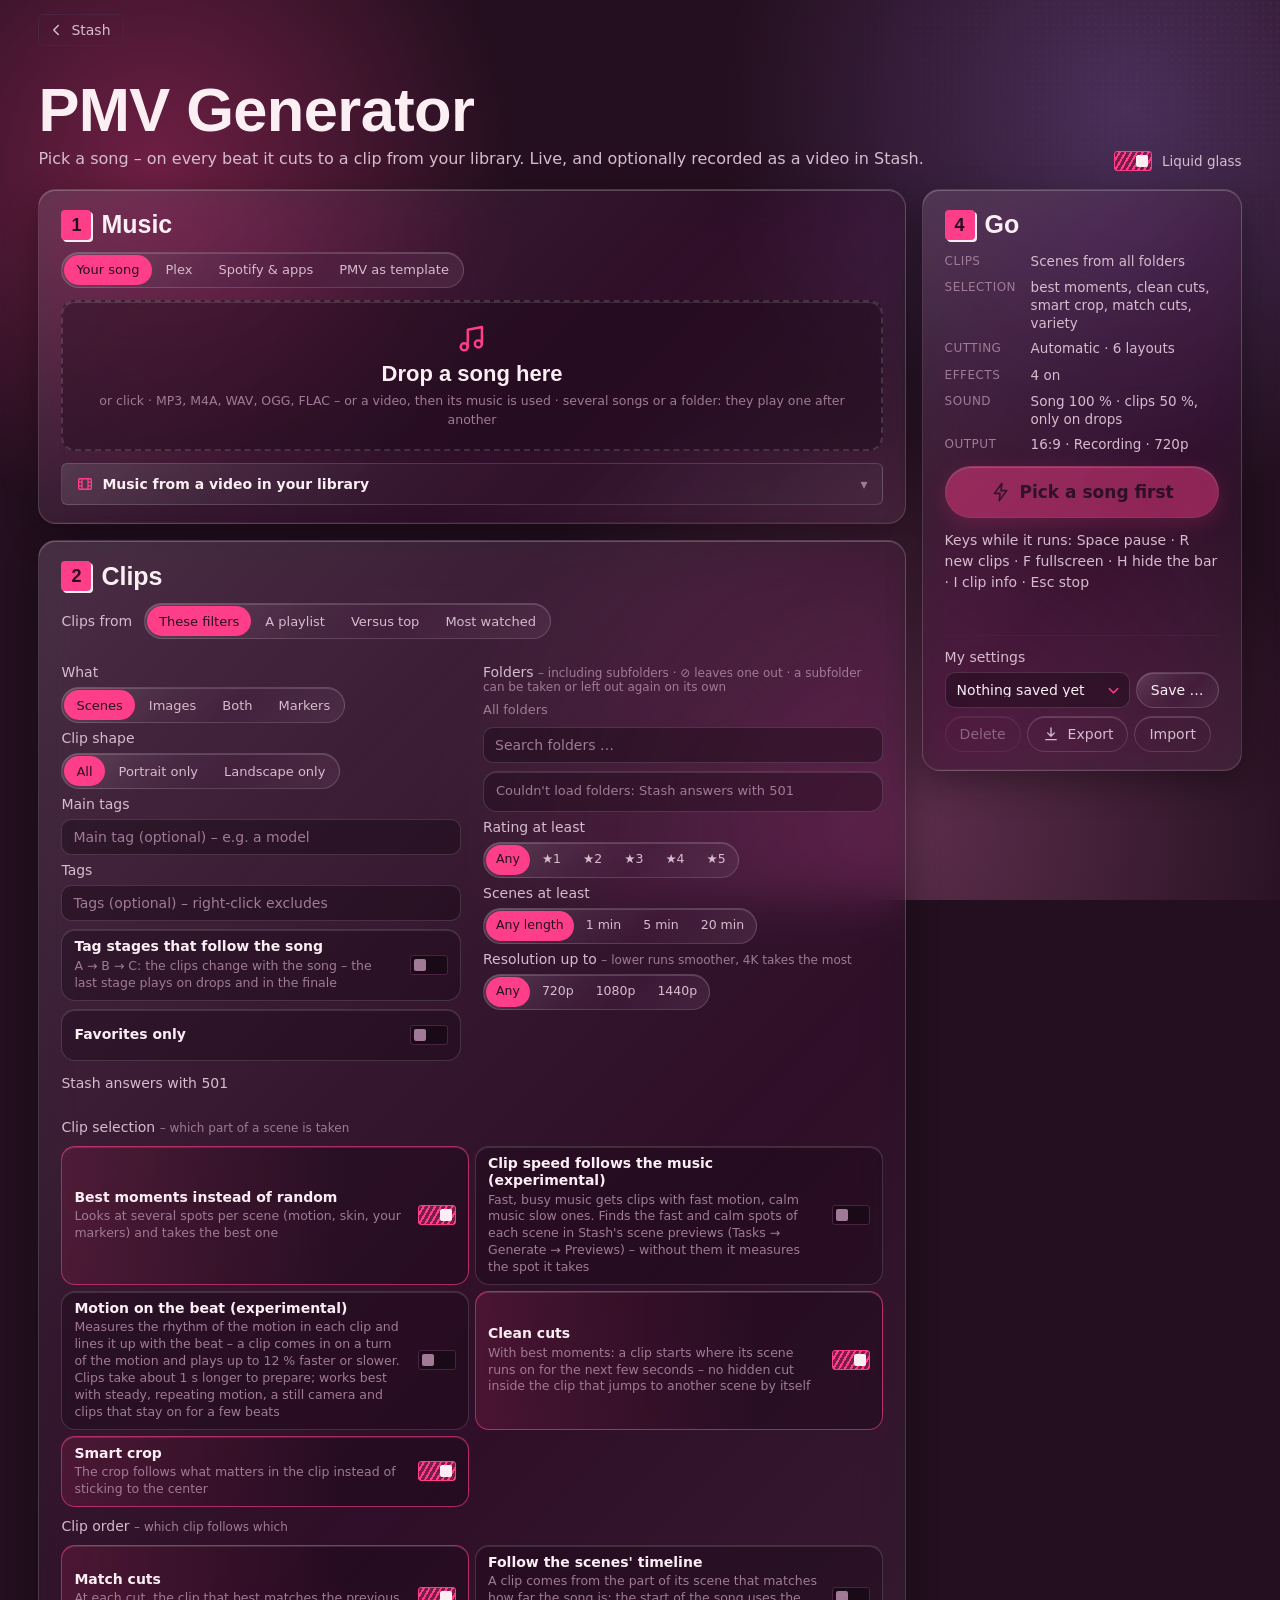
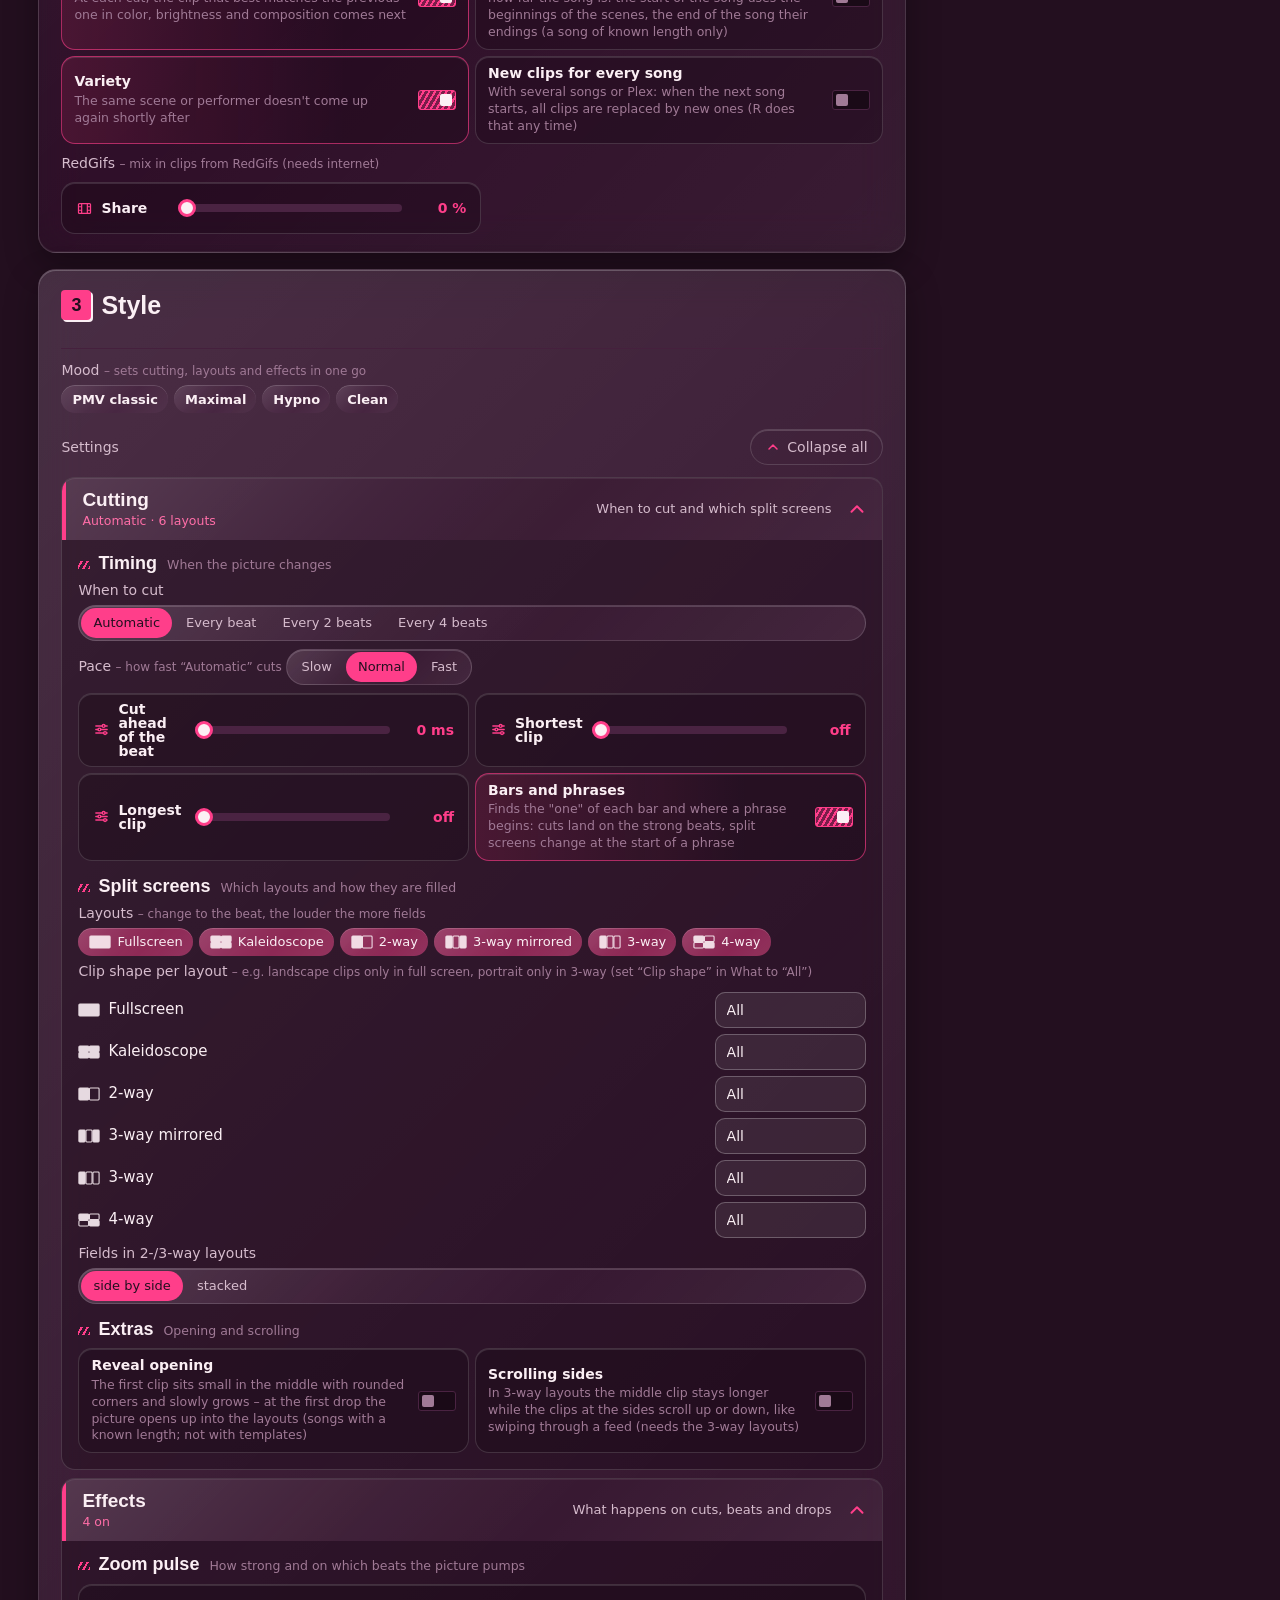
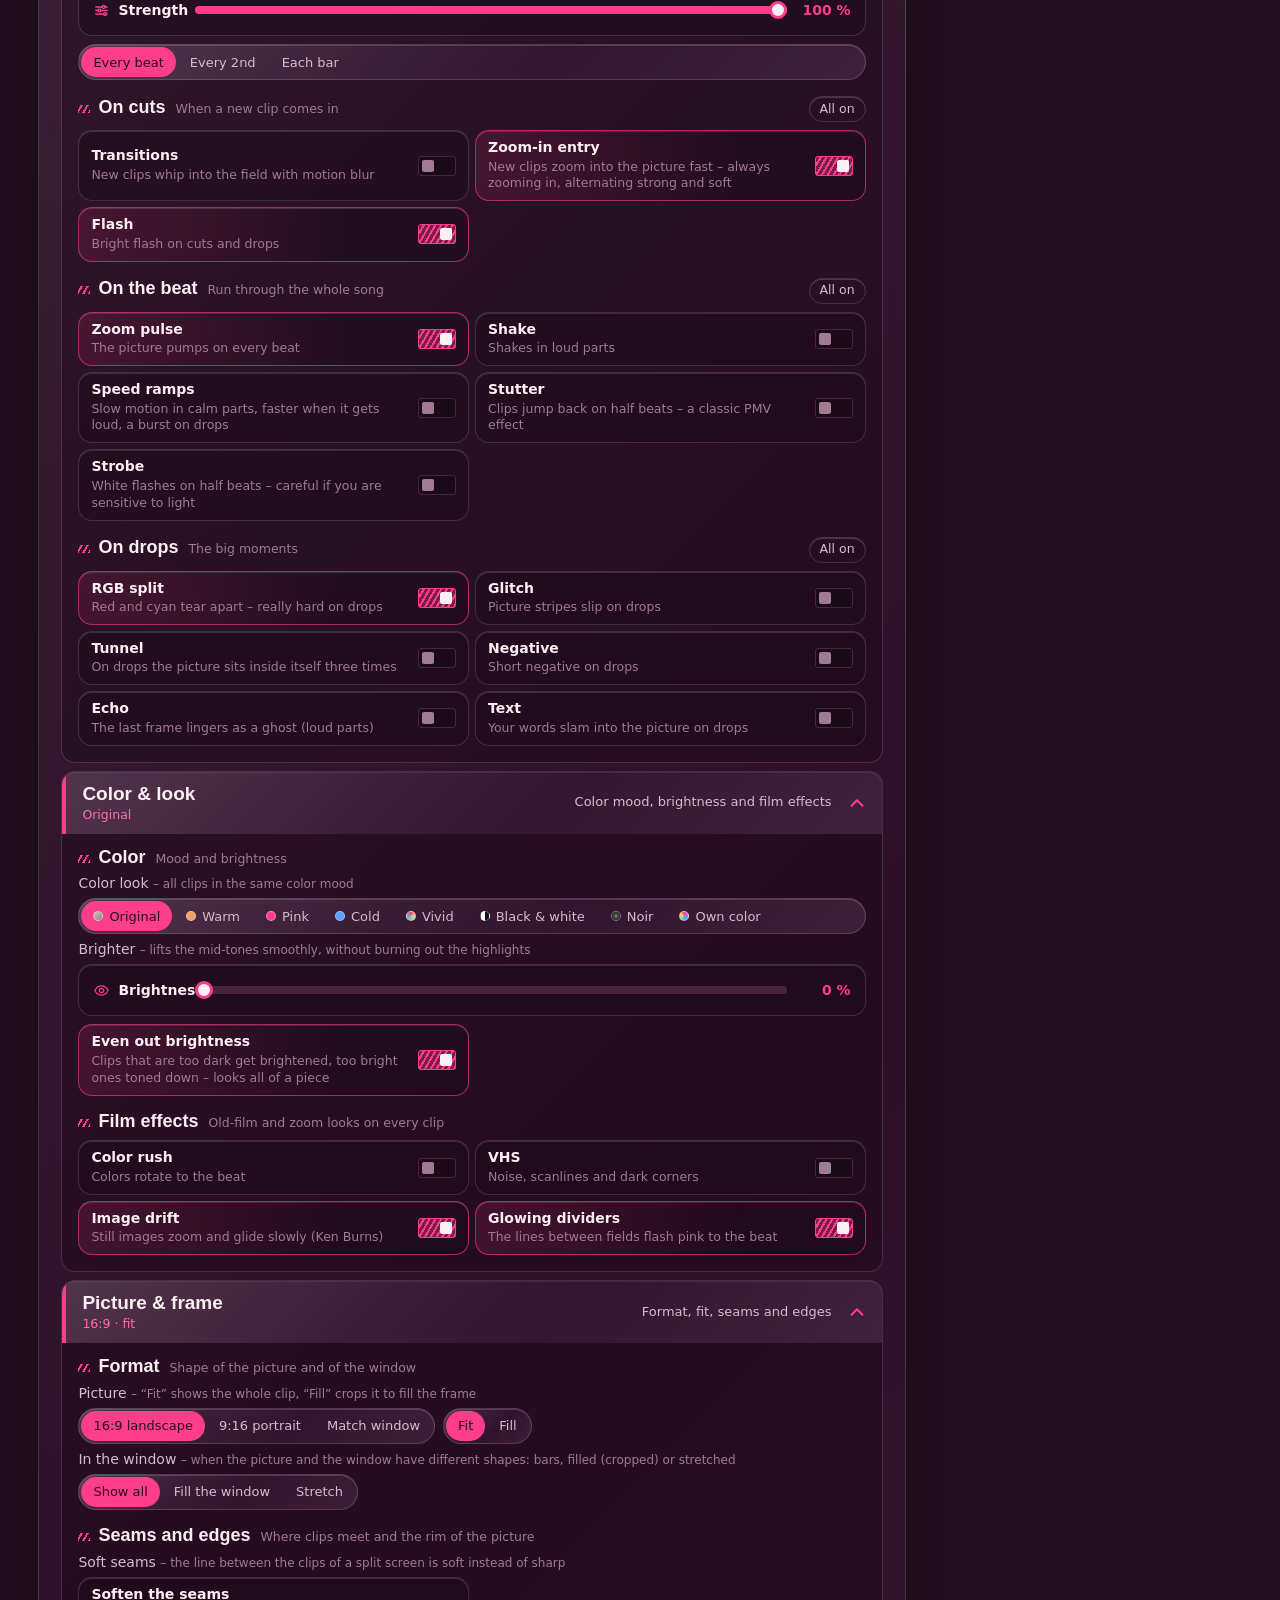
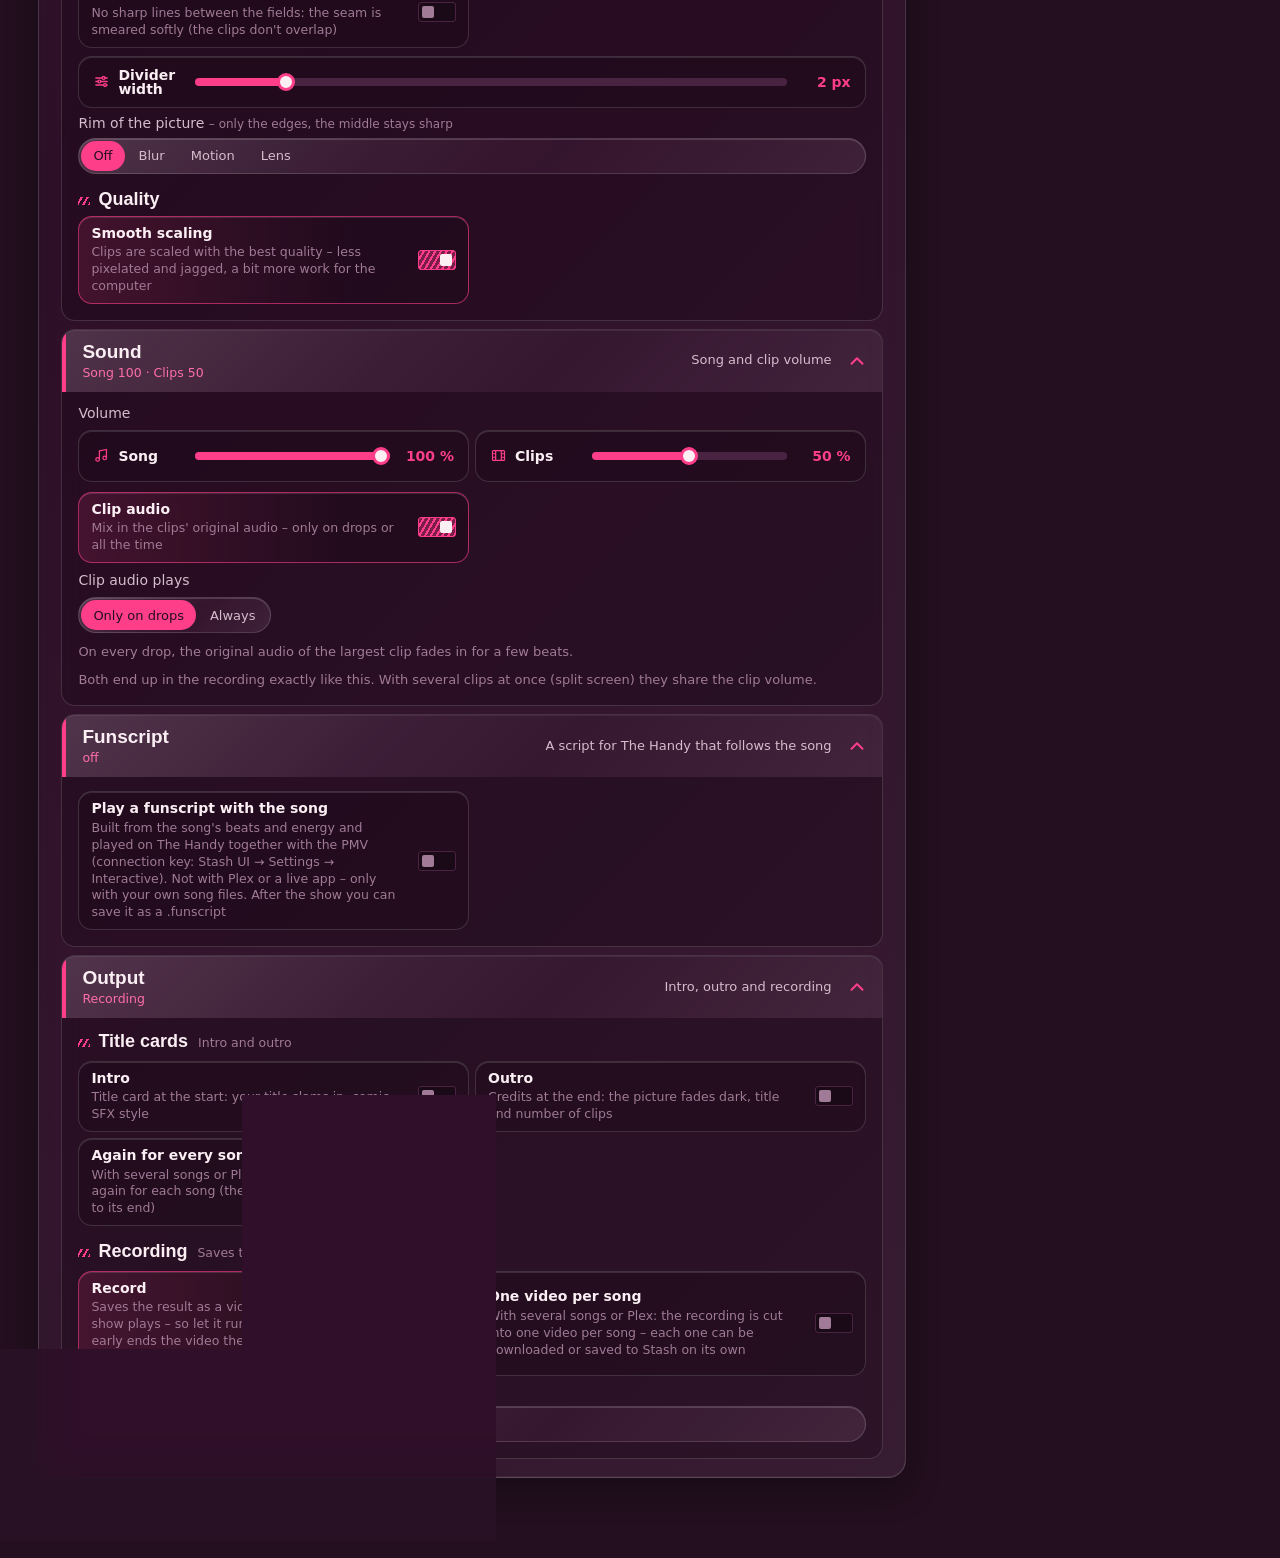
==== commit 924b0e7c: "PMV Generator Pepega 2.32.2: clip speed follows the music picks scenes by speed, keeps its maps - Sp" ====
--- a/plugins/pepega-pmvGenerator/app/index.html
+++ b/plugins/pepega-pmvGenerator/app/index.html
@@ -6,10 +6,10 @@
   <meta name="referrer" content="no-referrer">
   <title>PMV Generator</title>
   <link rel="icon" href="data:image/svg+xml,%3Csvg xmlns='http://www.w3.org/2000/svg' viewBox='0 0 32 32'%3E%3Crect width='32' height='32' rx='6' fill='%23230f1f'/%3E%3Cpath d='M16 26s-8-4.9-10.2-9.9C4.2 12.5 6.4 8.5 10.3 8.5c2.3 0 4.1 1.4 5.7 3.4 1.5-2 3.3-3.4 5.6-3.4 3.9 0 6.2 4 4.6 7.6C24 21.1 16 26 16 26z' fill='%23ff3e8a'/%3E%3C/svg%3E">
-  <link rel="stylesheet" href="app.css?v=2.32.1">
-  <link rel="stylesheet" href="stage.css?v=2.32.1">
-  <link rel="stylesheet" href="admin.css?v=2.32.1">
-  <link rel="stylesheet" href="standalone.css?v=2.32.1">
+  <link rel="stylesheet" href="app.css?v=2.32.2">
+  <link rel="stylesheet" href="stage.css?v=2.32.2">
+  <link rel="stylesheet" href="admin.css?v=2.32.2">
+  <link rel="stylesheet" href="standalone.css?v=2.32.2">
 </head>
 <body class="kb-solo">
   <header class="kb-solo-bar">
@@ -24,51 +24,51 @@
   <script type="importmap">
 {
     "imports": {
-      "./js/advfilter.js": "./js/advfilter.js?v=2.32.1",
-      "./js/api.js": "./js/api.js?v=2.32.1",
-      "./js/audiox.js": "./js/audiox.js?v=2.32.1",
-      "./js/bars.js": "./js/bars.js?v=2.32.1",
-      "./js/beats.js": "./js/beats.js?v=2.32.1",
-      "./js/config.js": "./js/config.js?v=2.32.1",
-      "./js/domi18n.js": "./js/domi18n.js?v=2.32.1",
-      "./js/funscriptgen.js": "./js/funscriptgen.js?v=2.32.1",
-      "./js/i18n.js": "./js/i18n.js?v=2.32.1",
-      "./js/interactive.js": "./js/interactive.js?v=2.32.1",
-      "./js/live.js": "./js/live.js?v=2.32.1",
-      "./js/locales/de.js": "./js/locales/de.js?v=2.32.1",
-      "./js/locales/es.js": "./js/locales/es.js?v=2.32.1",
-      "./js/locales/fr.js": "./js/locales/fr.js?v=2.32.1",
-      "./js/locales/ja.js": "./js/locales/ja.js?v=2.32.1",
-      "./js/locales/pl.js": "./js/locales/pl.js?v=2.32.1",
-      "./js/locales/pmv-de.js": "./js/locales/pmv-de.js?v=2.32.1",
-      "./js/locales/pmv-es.js": "./js/locales/pmv-es.js?v=2.32.1",
-      "./js/locales/pmv-fr.js": "./js/locales/pmv-fr.js?v=2.32.1",
-      "./js/locales/pmv-ja.js": "./js/locales/pmv-ja.js?v=2.32.1",
-      "./js/locales/pmv-pl.js": "./js/locales/pmv-pl.js?v=2.32.1",
-      "./js/locales/pmv-vi.js": "./js/locales/pmv-vi.js?v=2.32.1",
-      "./js/locales/pmv-zh-CN.js": "./js/locales/pmv-zh-CN.js?v=2.32.1",
-      "./js/locales/ru.js": "./js/locales/ru.js?v=2.32.1",
-      "./js/locales/vi.js": "./js/locales/vi.js?v=2.32.1",
-      "./js/locales/zh-CN.js": "./js/locales/zh-CN.js?v=2.32.1",
-      "./js/music.js": "./js/music.js?v=2.32.1",
-      "./js/playlists.js": "./js/playlists.js?v=2.32.1",
-      "./js/plex.js": "./js/plex.js?v=2.32.1",
-      "./js/pmvfx.js": "./js/pmvfx.js?v=2.32.1",
-      "./js/pmvscan.js": "./js/pmvscan.js?v=2.32.1",
-      "./js/pmvsmart.js": "./js/pmvsmart.js?v=2.32.1",
-      "./js/redgifs.js": "./js/redgifs.js?v=2.32.1",
-      "./js/scale.js": "./js/scale.js?v=2.32.1",
-      "./js/standalone.js": "./js/standalone.js?v=2.32.1",
-      "./js/standings.js": "./js/standings.js?v=2.32.1",
-      "./js/theme.js": "./js/theme.js?v=2.32.1",
-      "./js/ui.js": "./js/ui.js?v=2.32.1",
-      "./js/views/folderpick.js": "./js/views/folderpick.js?v=2.32.1",
-      "./js/views/perfpicker.js": "./js/views/perfpicker.js?v=2.32.1",
-      "./js/views/pmvgen.js": "./js/views/pmvgen.js?v=2.32.1",
-      "./js/views/tagpicker.js": "./js/views/tagpicker.js?v=2.32.1"
+      "./js/advfilter.js": "./js/advfilter.js?v=2.32.2",
+      "./js/api.js": "./js/api.js?v=2.32.2",
+      "./js/audiox.js": "./js/audiox.js?v=2.32.2",
+      "./js/bars.js": "./js/bars.js?v=2.32.2",
+      "./js/beats.js": "./js/beats.js?v=2.32.2",
+      "./js/config.js": "./js/config.js?v=2.32.2",
+      "./js/domi18n.js": "./js/domi18n.js?v=2.32.2",
+      "./js/funscriptgen.js": "./js/funscriptgen.js?v=2.32.2",
+      "./js/i18n.js": "./js/i18n.js?v=2.32.2",
+      "./js/interactive.js": "./js/interactive.js?v=2.32.2",
+      "./js/live.js": "./js/live.js?v=2.32.2",
+      "./js/locales/de.js": "./js/locales/de.js?v=2.32.2",
+      "./js/locales/es.js": "./js/locales/es.js?v=2.32.2",
+      "./js/locales/fr.js": "./js/locales/fr.js?v=2.32.2",
+      "./js/locales/ja.js": "./js/locales/ja.js?v=2.32.2",
+      "./js/locales/pl.js": "./js/locales/pl.js?v=2.32.2",
+      "./js/locales/pmv-de.js": "./js/locales/pmv-de.js?v=2.32.2",
+      "./js/locales/pmv-es.js": "./js/locales/pmv-es.js?v=2.32.2",
+      "./js/locales/pmv-fr.js": "./js/locales/pmv-fr.js?v=2.32.2",
+      "./js/locales/pmv-ja.js": "./js/locales/pmv-ja.js?v=2.32.2",
+      "./js/locales/pmv-pl.js": "./js/locales/pmv-pl.js?v=2.32.2",
+      "./js/locales/pmv-vi.js": "./js/locales/pmv-vi.js?v=2.32.2",
+      "./js/locales/pmv-zh-CN.js": "./js/locales/pmv-zh-CN.js?v=2.32.2",
+      "./js/locales/ru.js": "./js/locales/ru.js?v=2.32.2",
+      "./js/locales/vi.js": "./js/locales/vi.js?v=2.32.2",
+      "./js/locales/zh-CN.js": "./js/locales/zh-CN.js?v=2.32.2",
+      "./js/music.js": "./js/music.js?v=2.32.2",
+      "./js/playlists.js": "./js/playlists.js?v=2.32.2",
+      "./js/plex.js": "./js/plex.js?v=2.32.2",
+      "./js/pmvfx.js": "./js/pmvfx.js?v=2.32.2",
+      "./js/pmvscan.js": "./js/pmvscan.js?v=2.32.2",
+      "./js/pmvsmart.js": "./js/pmvsmart.js?v=2.32.2",
+      "./js/redgifs.js": "./js/redgifs.js?v=2.32.2",
+      "./js/scale.js": "./js/scale.js?v=2.32.2",
+      "./js/standalone.js": "./js/standalone.js?v=2.32.2",
+      "./js/standings.js": "./js/standings.js?v=2.32.2",
+      "./js/theme.js": "./js/theme.js?v=2.32.2",
+      "./js/ui.js": "./js/ui.js?v=2.32.2",
+      "./js/views/folderpick.js": "./js/views/folderpick.js?v=2.32.2",
+      "./js/views/perfpicker.js": "./js/views/perfpicker.js?v=2.32.2",
+      "./js/views/pmvgen.js": "./js/views/pmvgen.js?v=2.32.2",
+      "./js/views/tagpicker.js": "./js/views/tagpicker.js?v=2.32.2"
     }
   }
   </script>
-  <script type="module" src="js/standalone.js?v=2.32.1"></script>
+  <script type="module" src="js/standalone.js?v=2.32.2"></script>
 </body>
 </html>
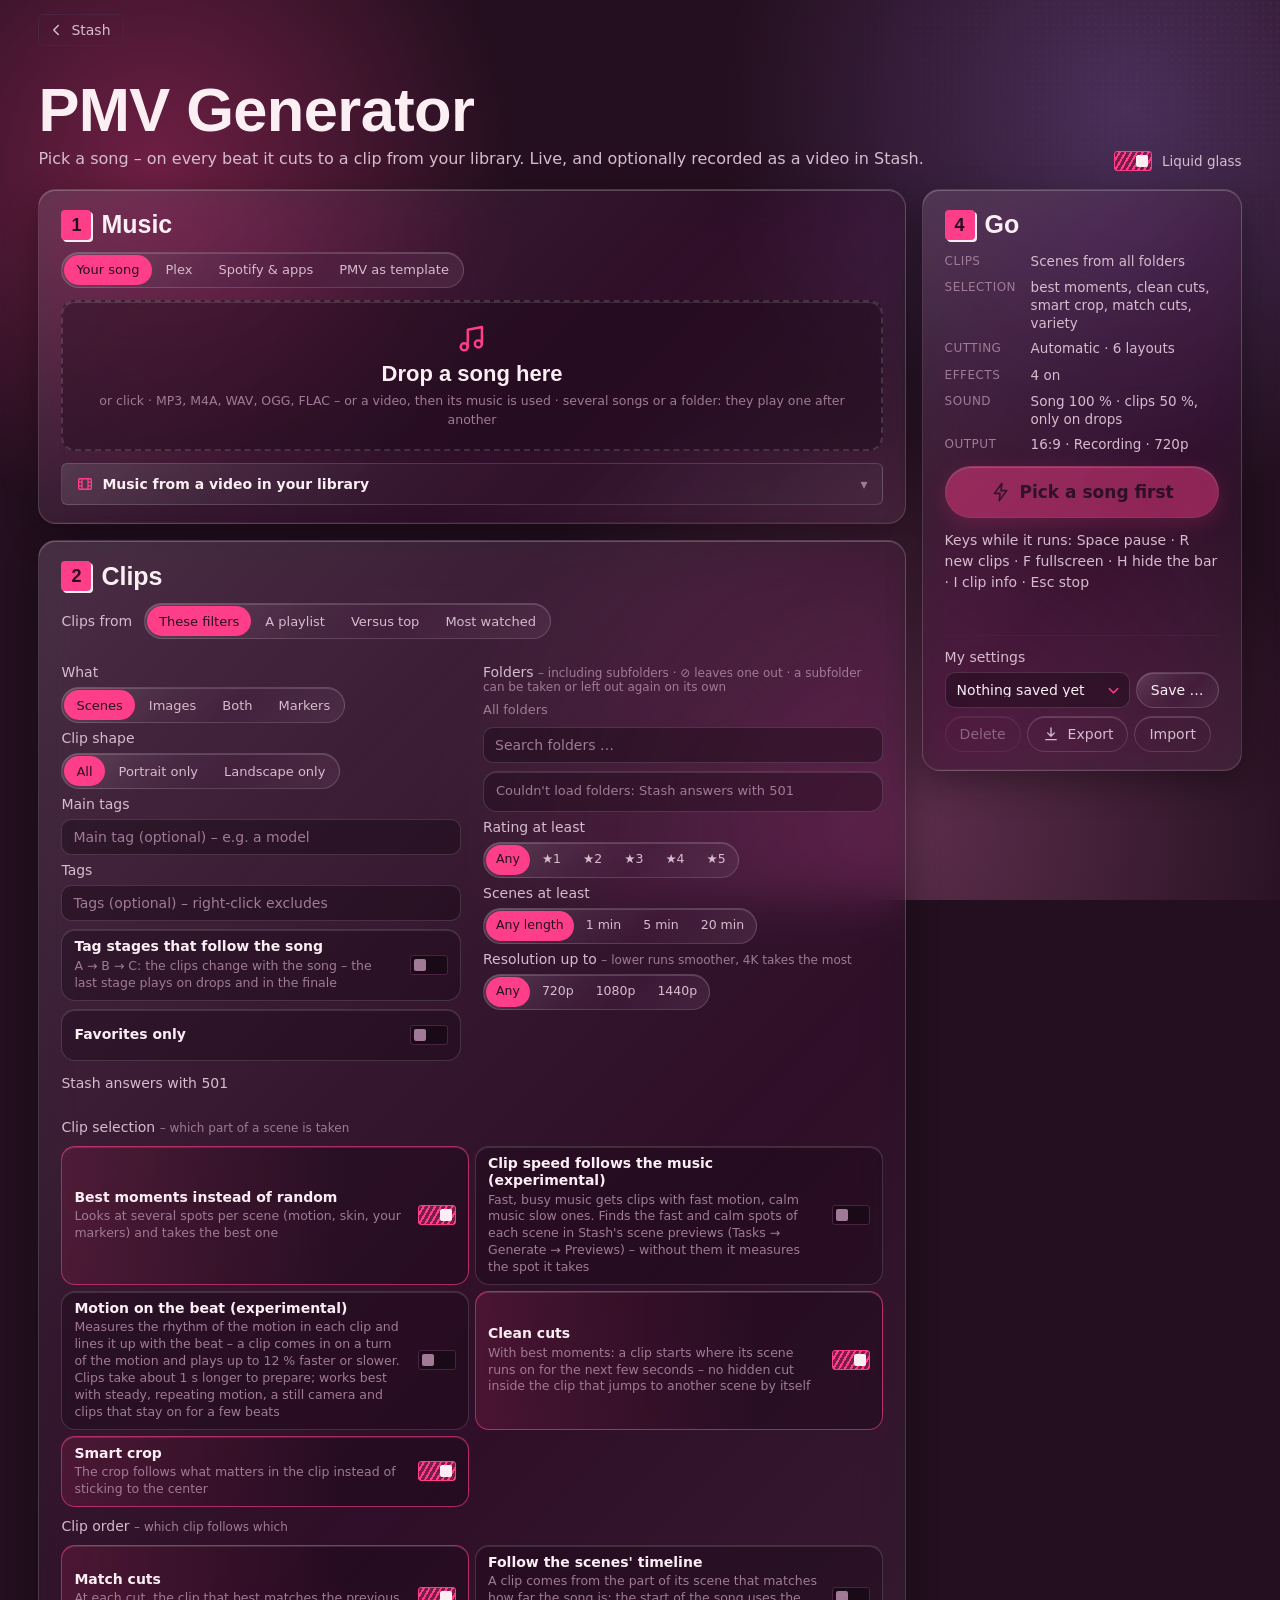
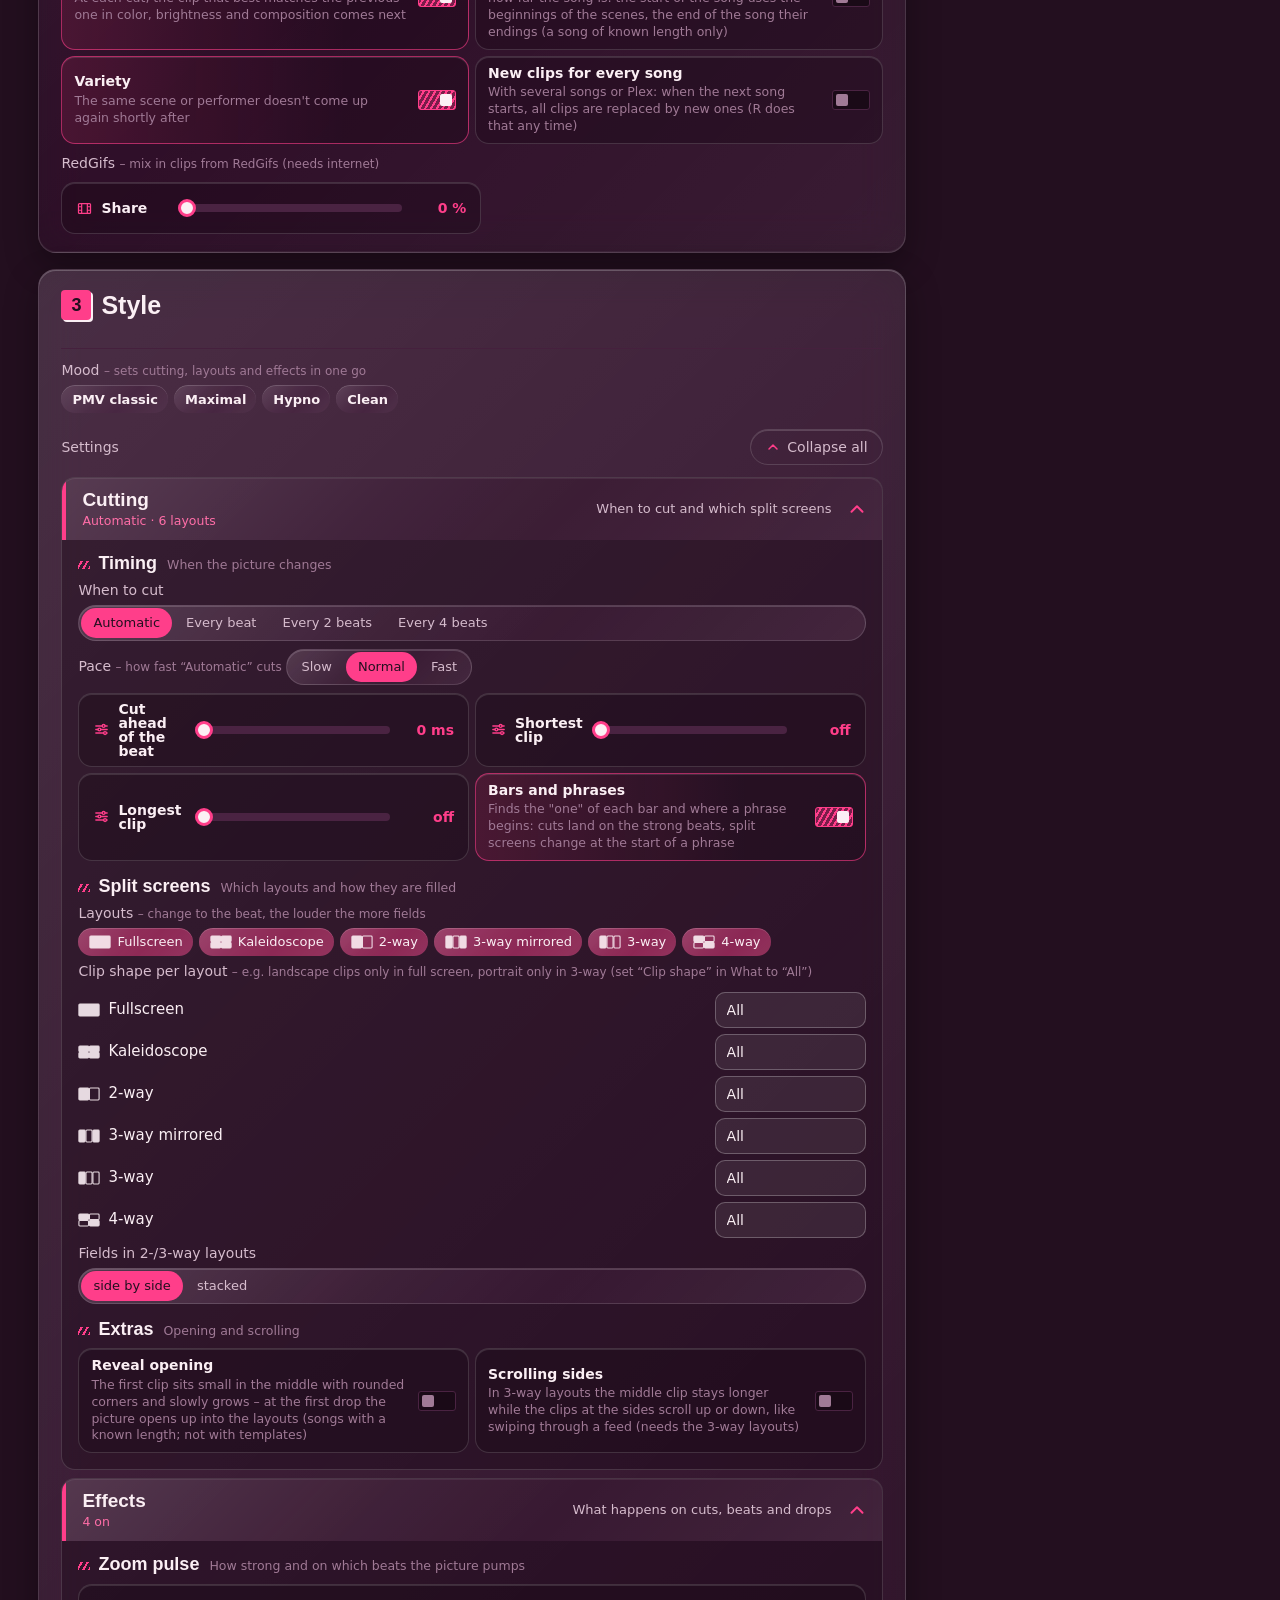
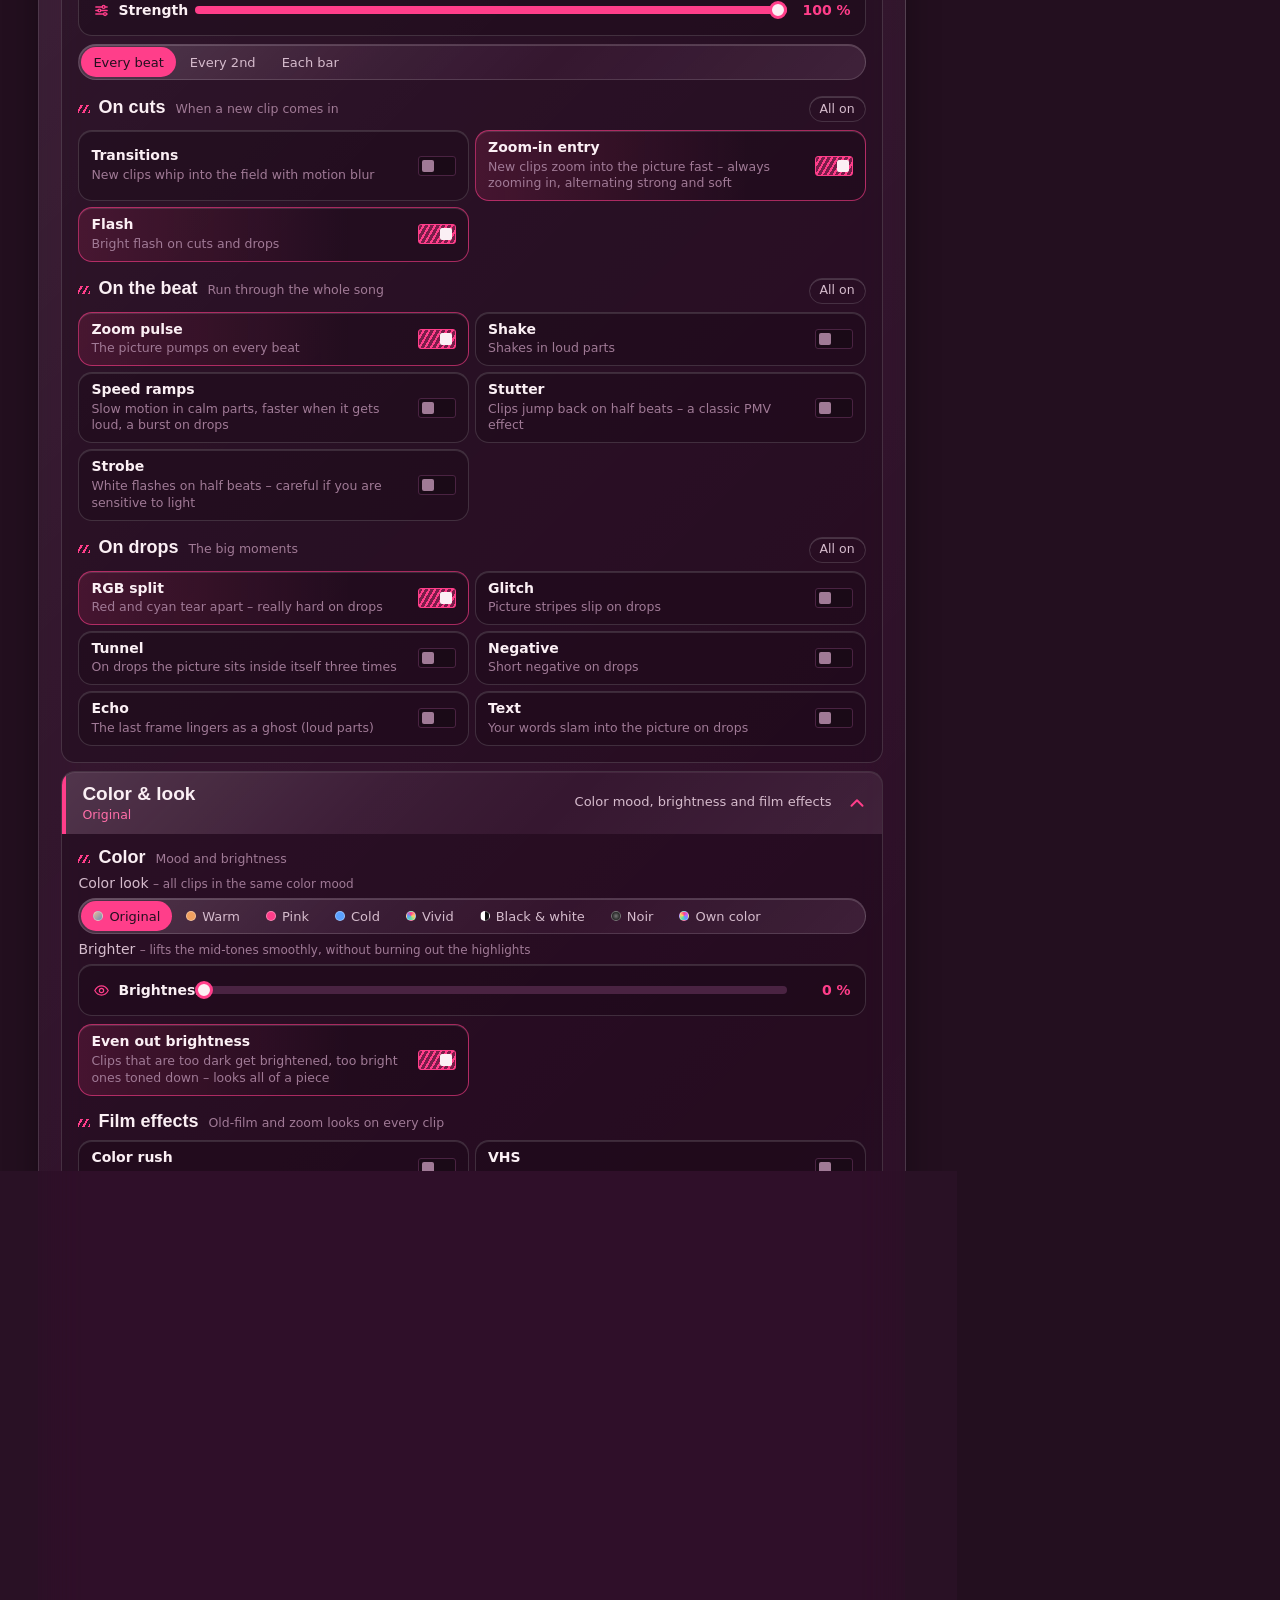
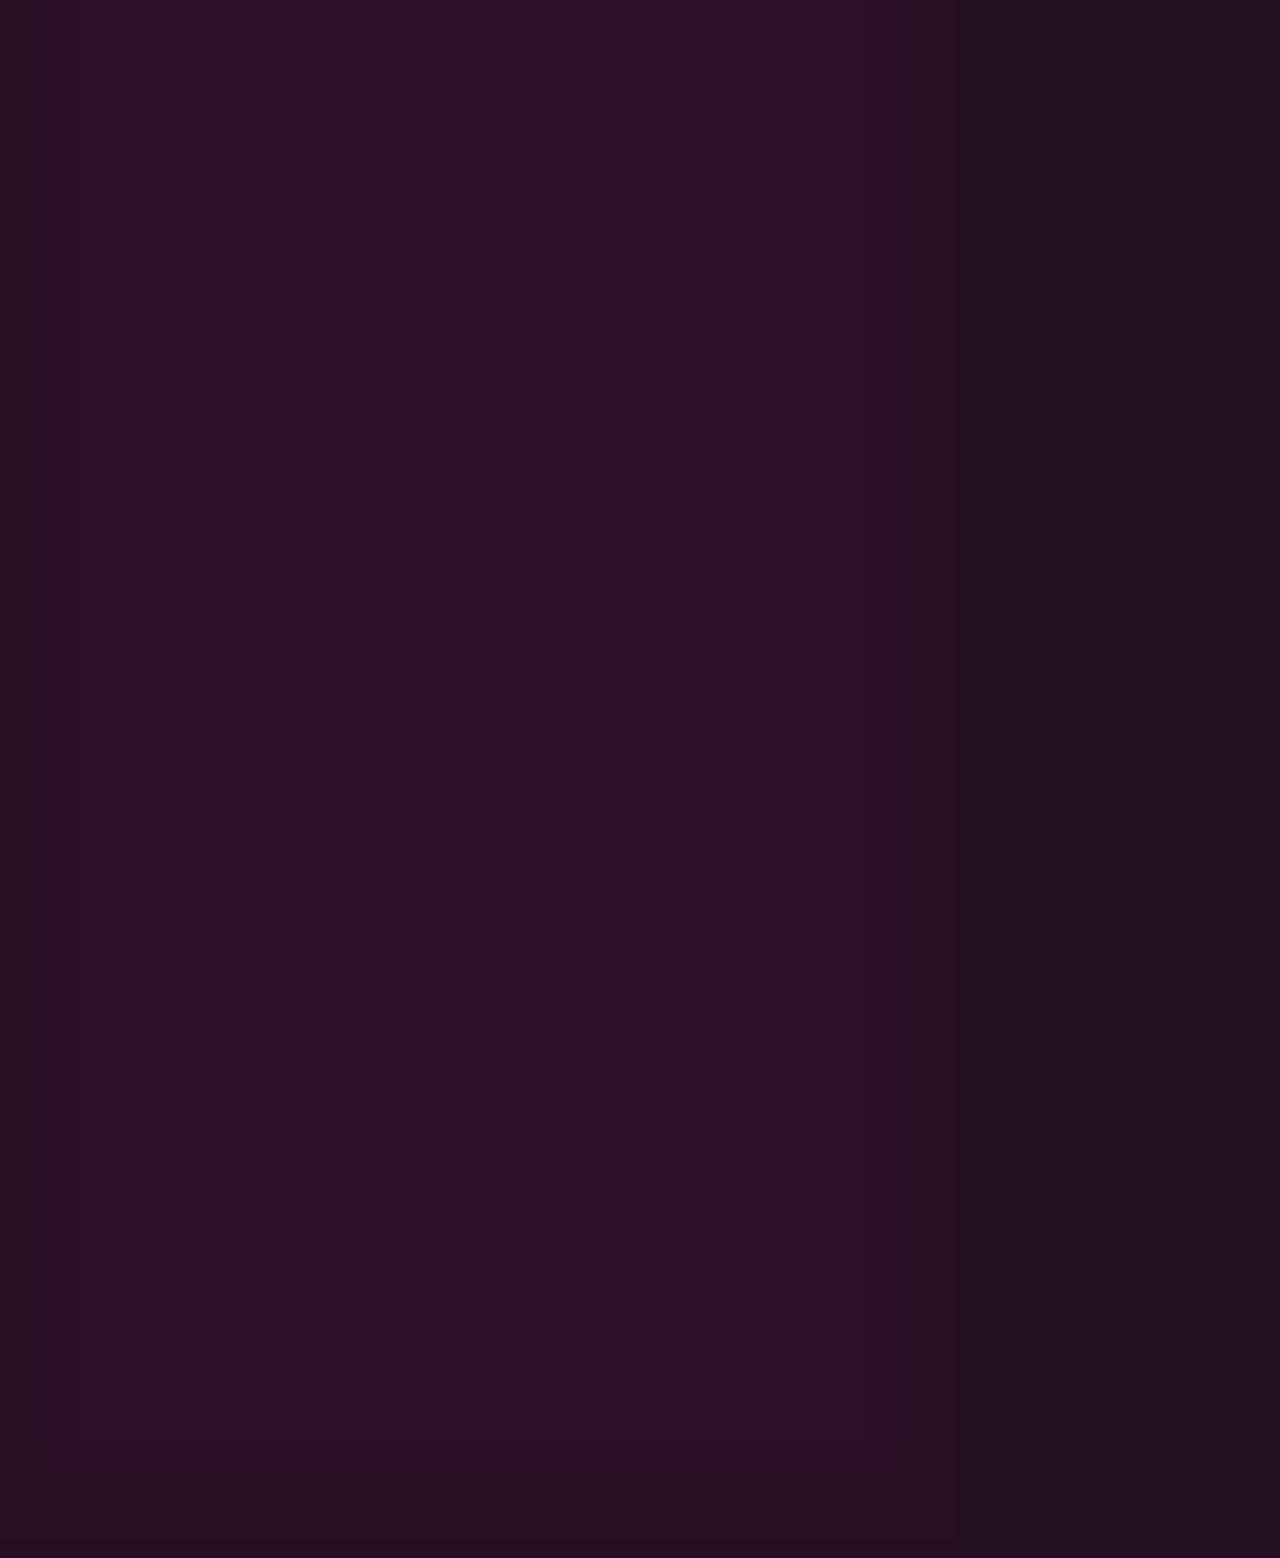
==== commit 1073e92a: "PMV Generator Pepega 2.32.3: PMV as template – clip speed follows the original With "Clip speed foll" ====
--- a/plugins/pepega-pmvGenerator/app/index.html
+++ b/plugins/pepega-pmvGenerator/app/index.html
@@ -6,10 +6,10 @@
   <meta name="referrer" content="no-referrer">
   <title>PMV Generator</title>
   <link rel="icon" href="data:image/svg+xml,%3Csvg xmlns='http://www.w3.org/2000/svg' viewBox='0 0 32 32'%3E%3Crect width='32' height='32' rx='6' fill='%23230f1f'/%3E%3Cpath d='M16 26s-8-4.9-10.2-9.9C4.2 12.5 6.4 8.5 10.3 8.5c2.3 0 4.1 1.4 5.7 3.4 1.5-2 3.3-3.4 5.6-3.4 3.9 0 6.2 4 4.6 7.6C24 21.1 16 26 16 26z' fill='%23ff3e8a'/%3E%3C/svg%3E">
-  <link rel="stylesheet" href="app.css?v=2.32.2">
-  <link rel="stylesheet" href="stage.css?v=2.32.2">
-  <link rel="stylesheet" href="admin.css?v=2.32.2">
-  <link rel="stylesheet" href="standalone.css?v=2.32.2">
+  <link rel="stylesheet" href="app.css?v=2.32.3">
+  <link rel="stylesheet" href="stage.css?v=2.32.3">
+  <link rel="stylesheet" href="admin.css?v=2.32.3">
+  <link rel="stylesheet" href="standalone.css?v=2.32.3">
 </head>
 <body class="kb-solo">
   <header class="kb-solo-bar">
@@ -24,51 +24,51 @@
   <script type="importmap">
 {
     "imports": {
-      "./js/advfilter.js": "./js/advfilter.js?v=2.32.2",
-      "./js/api.js": "./js/api.js?v=2.32.2",
-      "./js/audiox.js": "./js/audiox.js?v=2.32.2",
-      "./js/bars.js": "./js/bars.js?v=2.32.2",
-      "./js/beats.js": "./js/beats.js?v=2.32.2",
-      "./js/config.js": "./js/config.js?v=2.32.2",
-      "./js/domi18n.js": "./js/domi18n.js?v=2.32.2",
-      "./js/funscriptgen.js": "./js/funscriptgen.js?v=2.32.2",
-      "./js/i18n.js": "./js/i18n.js?v=2.32.2",
-      "./js/interactive.js": "./js/interactive.js?v=2.32.2",
-      "./js/live.js": "./js/live.js?v=2.32.2",
-      "./js/locales/de.js": "./js/locales/de.js?v=2.32.2",
-      "./js/locales/es.js": "./js/locales/es.js?v=2.32.2",
-      "./js/locales/fr.js": "./js/locales/fr.js?v=2.32.2",
-      "./js/locales/ja.js": "./js/locales/ja.js?v=2.32.2",
-      "./js/locales/pl.js": "./js/locales/pl.js?v=2.32.2",
-      "./js/locales/pmv-de.js": "./js/locales/pmv-de.js?v=2.32.2",
-      "./js/locales/pmv-es.js": "./js/locales/pmv-es.js?v=2.32.2",
-      "./js/locales/pmv-fr.js": "./js/locales/pmv-fr.js?v=2.32.2",
-      "./js/locales/pmv-ja.js": "./js/locales/pmv-ja.js?v=2.32.2",
-      "./js/locales/pmv-pl.js": "./js/locales/pmv-pl.js?v=2.32.2",
-      "./js/locales/pmv-vi.js": "./js/locales/pmv-vi.js?v=2.32.2",
-      "./js/locales/pmv-zh-CN.js": "./js/locales/pmv-zh-CN.js?v=2.32.2",
-      "./js/locales/ru.js": "./js/locales/ru.js?v=2.32.2",
-      "./js/locales/vi.js": "./js/locales/vi.js?v=2.32.2",
-      "./js/locales/zh-CN.js": "./js/locales/zh-CN.js?v=2.32.2",
-      "./js/music.js": "./js/music.js?v=2.32.2",
-      "./js/playlists.js": "./js/playlists.js?v=2.32.2",
-      "./js/plex.js": "./js/plex.js?v=2.32.2",
-      "./js/pmvfx.js": "./js/pmvfx.js?v=2.32.2",
-      "./js/pmvscan.js": "./js/pmvscan.js?v=2.32.2",
-      "./js/pmvsmart.js": "./js/pmvsmart.js?v=2.32.2",
-      "./js/redgifs.js": "./js/redgifs.js?v=2.32.2",
-      "./js/scale.js": "./js/scale.js?v=2.32.2",
-      "./js/standalone.js": "./js/standalone.js?v=2.32.2",
-      "./js/standings.js": "./js/standings.js?v=2.32.2",
-      "./js/theme.js": "./js/theme.js?v=2.32.2",
-      "./js/ui.js": "./js/ui.js?v=2.32.2",
-      "./js/views/folderpick.js": "./js/views/folderpick.js?v=2.32.2",
-      "./js/views/perfpicker.js": "./js/views/perfpicker.js?v=2.32.2",
-      "./js/views/pmvgen.js": "./js/views/pmvgen.js?v=2.32.2",
-      "./js/views/tagpicker.js": "./js/views/tagpicker.js?v=2.32.2"
+      "./js/advfilter.js": "./js/advfilter.js?v=2.32.3",
+      "./js/api.js": "./js/api.js?v=2.32.3",
+      "./js/audiox.js": "./js/audiox.js?v=2.32.3",
+      "./js/bars.js": "./js/bars.js?v=2.32.3",
+      "./js/beats.js": "./js/beats.js?v=2.32.3",
+      "./js/config.js": "./js/config.js?v=2.32.3",
+      "./js/domi18n.js": "./js/domi18n.js?v=2.32.3",
+      "./js/funscriptgen.js": "./js/funscriptgen.js?v=2.32.3",
+      "./js/i18n.js": "./js/i18n.js?v=2.32.3",
+      "./js/interactive.js": "./js/interactive.js?v=2.32.3",
+      "./js/live.js": "./js/live.js?v=2.32.3",
+      "./js/locales/de.js": "./js/locales/de.js?v=2.32.3",
+      "./js/locales/es.js": "./js/locales/es.js?v=2.32.3",
+      "./js/locales/fr.js": "./js/locales/fr.js?v=2.32.3",
+      "./js/locales/ja.js": "./js/locales/ja.js?v=2.32.3",
+      "./js/locales/pl.js": "./js/locales/pl.js?v=2.32.3",
+      "./js/locales/pmv-de.js": "./js/locales/pmv-de.js?v=2.32.3",
+      "./js/locales/pmv-es.js": "./js/locales/pmv-es.js?v=2.32.3",
+      "./js/locales/pmv-fr.js": "./js/locales/pmv-fr.js?v=2.32.3",
+      "./js/locales/pmv-ja.js": "./js/locales/pmv-ja.js?v=2.32.3",
+      "./js/locales/pmv-pl.js": "./js/locales/pmv-pl.js?v=2.32.3",
+      "./js/locales/pmv-vi.js": "./js/locales/pmv-vi.js?v=2.32.3",
+      "./js/locales/pmv-zh-CN.js": "./js/locales/pmv-zh-CN.js?v=2.32.3",
+      "./js/locales/ru.js": "./js/locales/ru.js?v=2.32.3",
+      "./js/locales/vi.js": "./js/locales/vi.js?v=2.32.3",
+      "./js/locales/zh-CN.js": "./js/locales/zh-CN.js?v=2.32.3",
+      "./js/music.js": "./js/music.js?v=2.32.3",
+      "./js/playlists.js": "./js/playlists.js?v=2.32.3",
+      "./js/plex.js": "./js/plex.js?v=2.32.3",
+      "./js/pmvfx.js": "./js/pmvfx.js?v=2.32.3",
+      "./js/pmvscan.js": "./js/pmvscan.js?v=2.32.3",
+      "./js/pmvsmart.js": "./js/pmvsmart.js?v=2.32.3",
+      "./js/redgifs.js": "./js/redgifs.js?v=2.32.3",
+      "./js/scale.js": "./js/scale.js?v=2.32.3",
+      "./js/standalone.js": "./js/standalone.js?v=2.32.3",
+      "./js/standings.js": "./js/standings.js?v=2.32.3",
+      "./js/theme.js": "./js/theme.js?v=2.32.3",
+      "./js/ui.js": "./js/ui.js?v=2.32.3",
+      "./js/views/folderpick.js": "./js/views/folderpick.js?v=2.32.3",
+      "./js/views/perfpicker.js": "./js/views/perfpicker.js?v=2.32.3",
+      "./js/views/pmvgen.js": "./js/views/pmvgen.js?v=2.32.3",
+      "./js/views/tagpicker.js": "./js/views/tagpicker.js?v=2.32.3"
     }
   }
   </script>
-  <script type="module" src="js/standalone.js?v=2.32.2"></script>
+  <script type="module" src="js/standalone.js?v=2.32.3"></script>
 </body>
 </html>
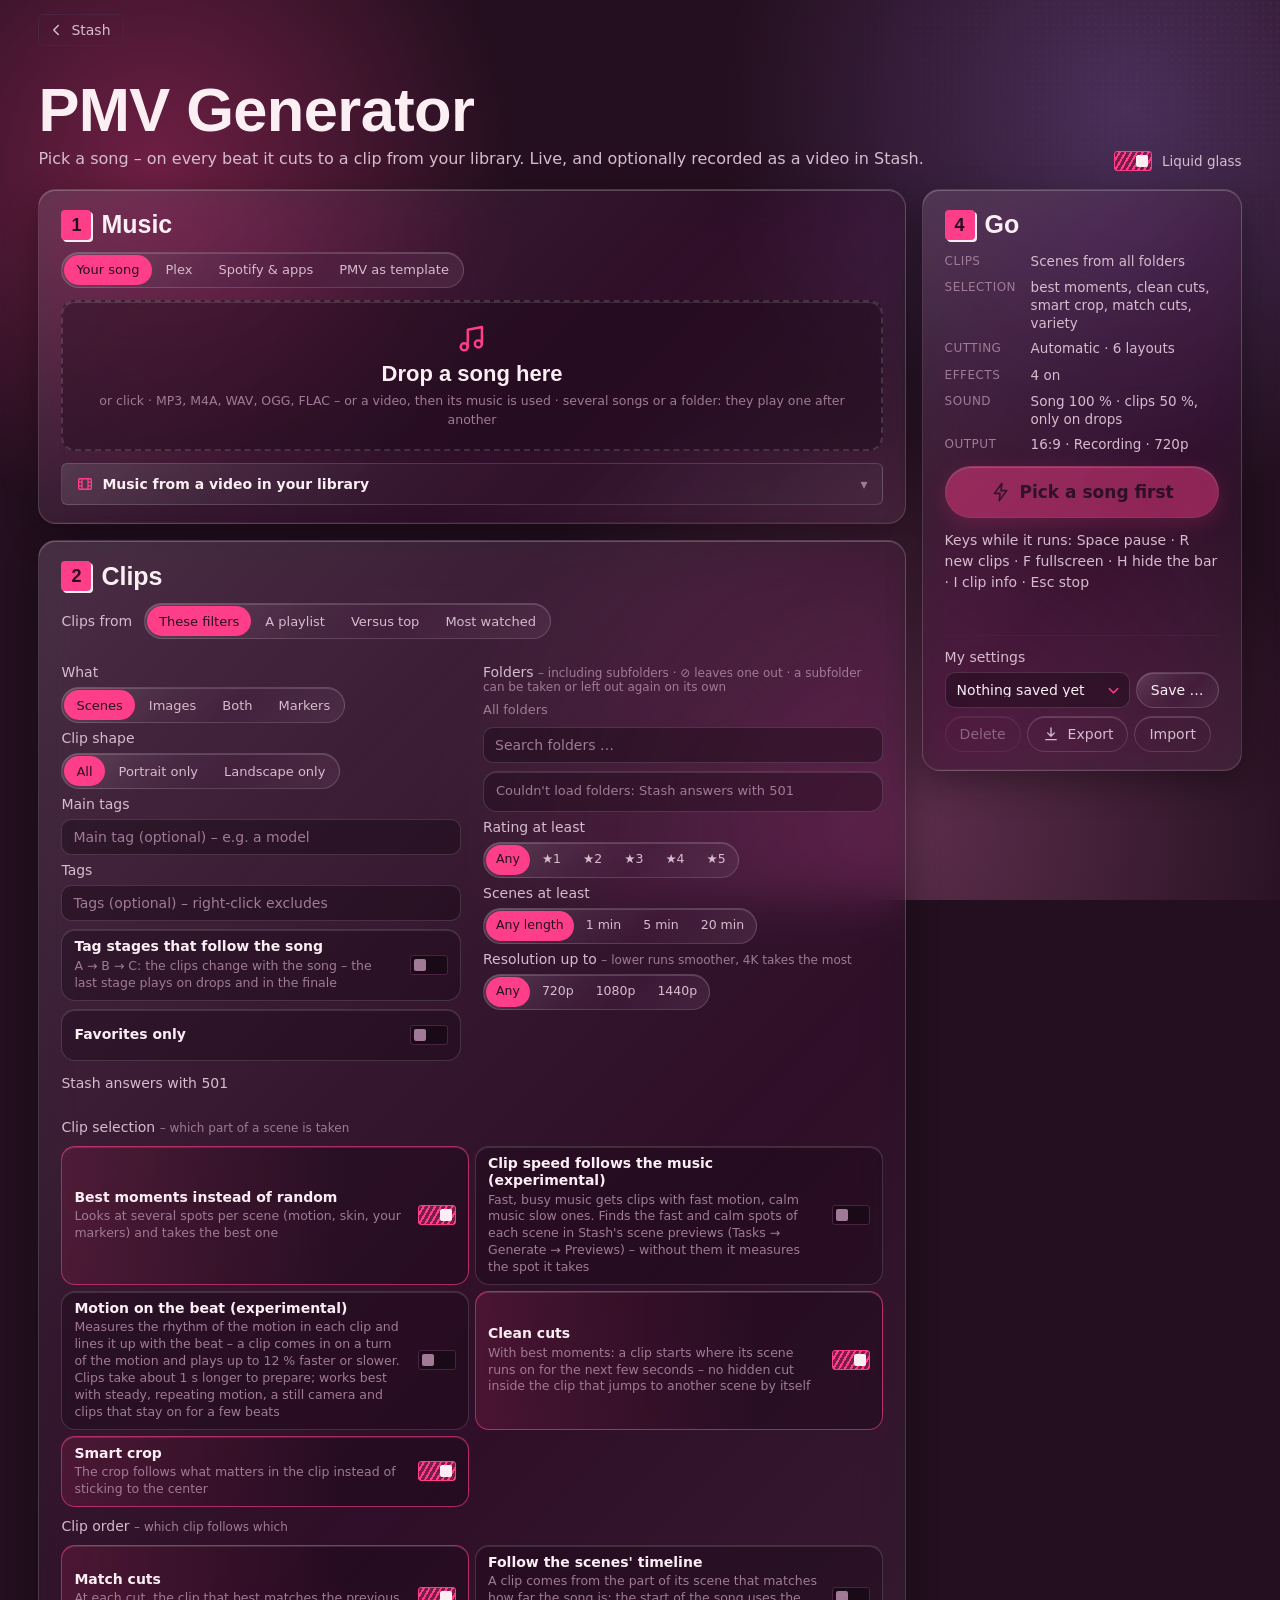
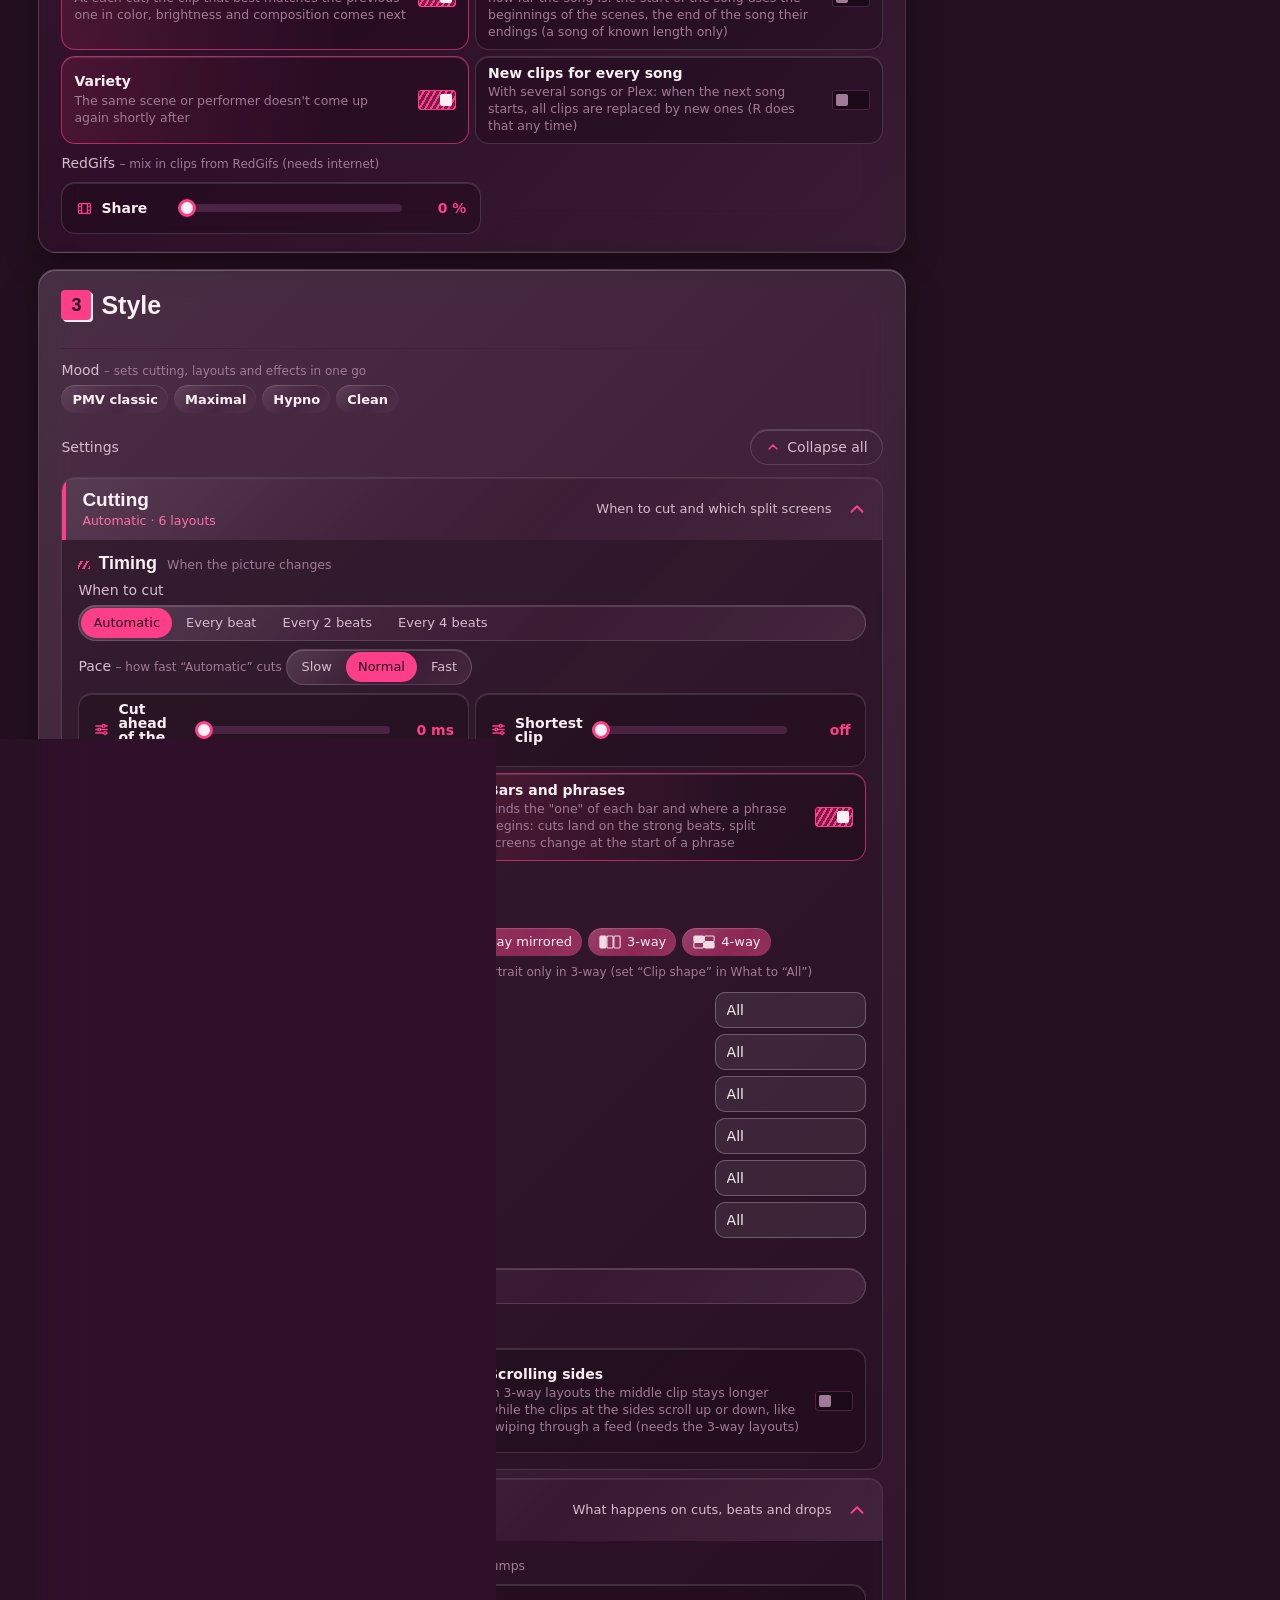
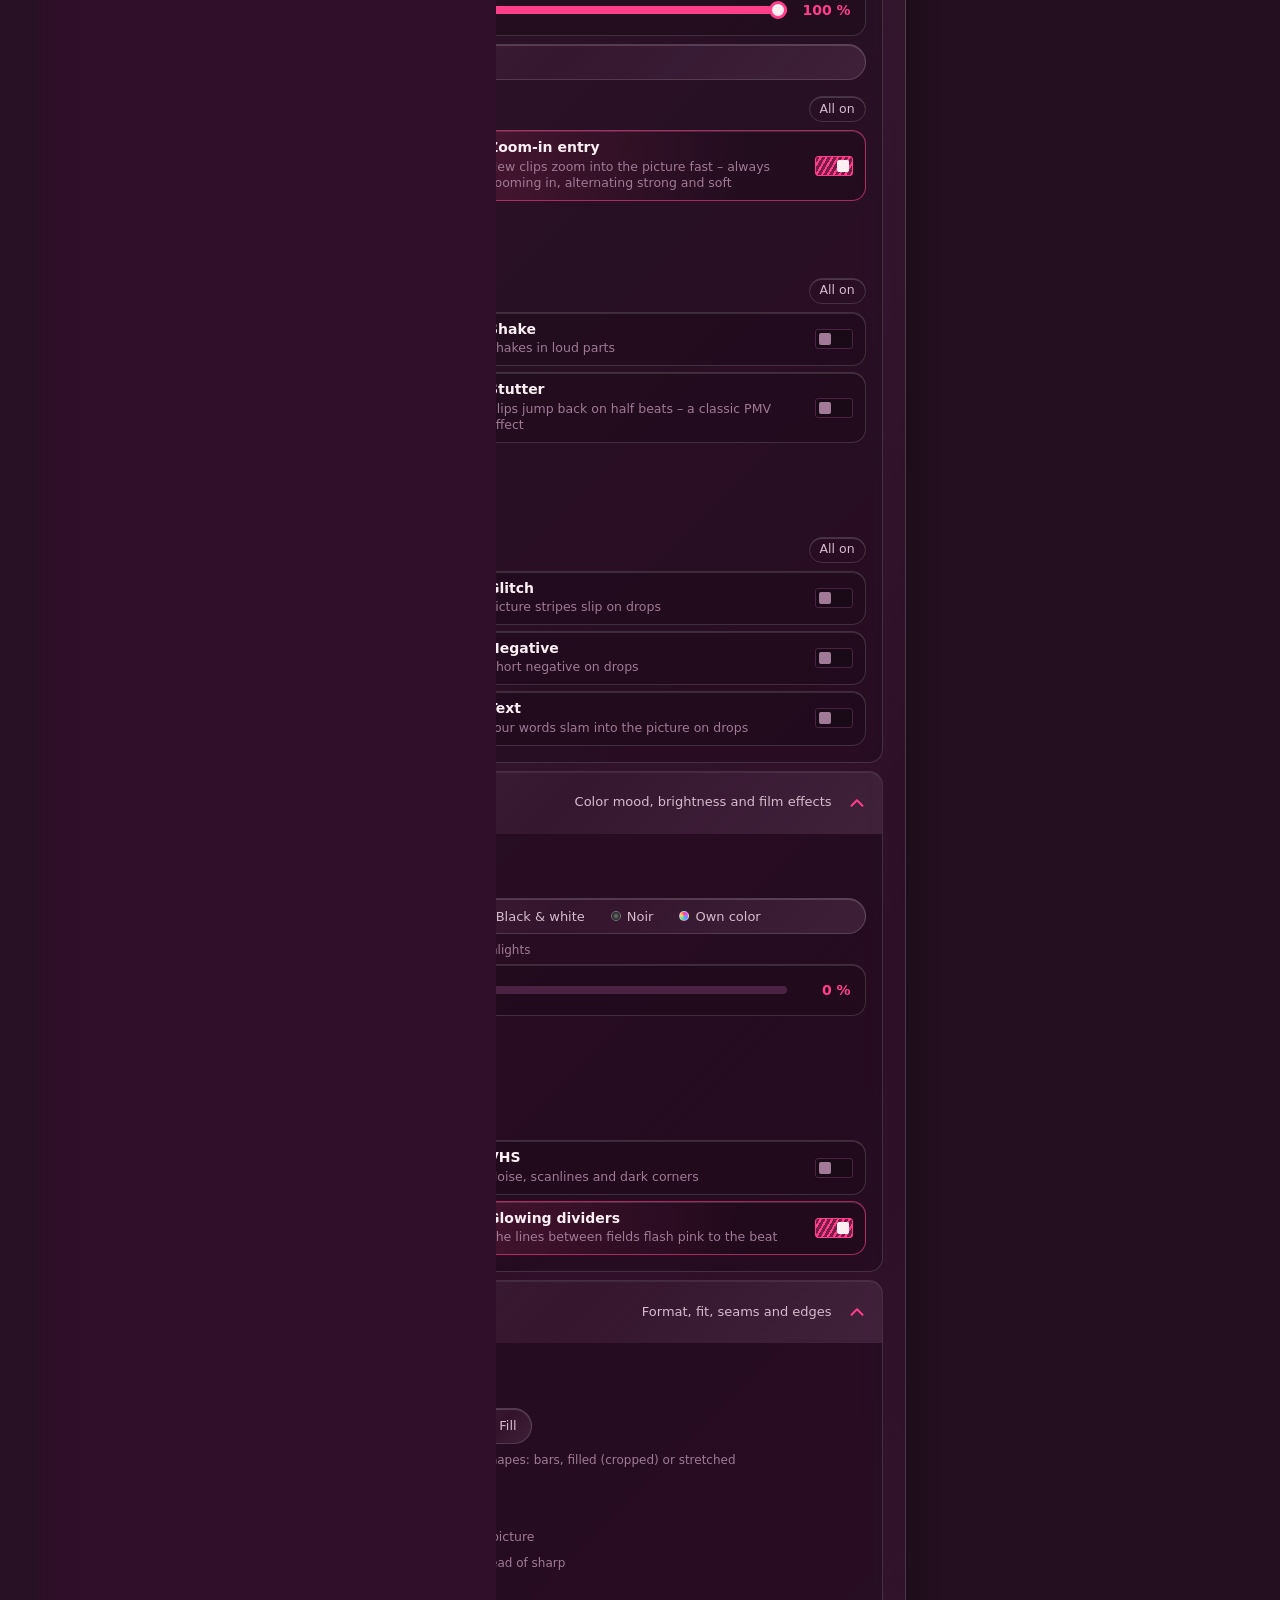
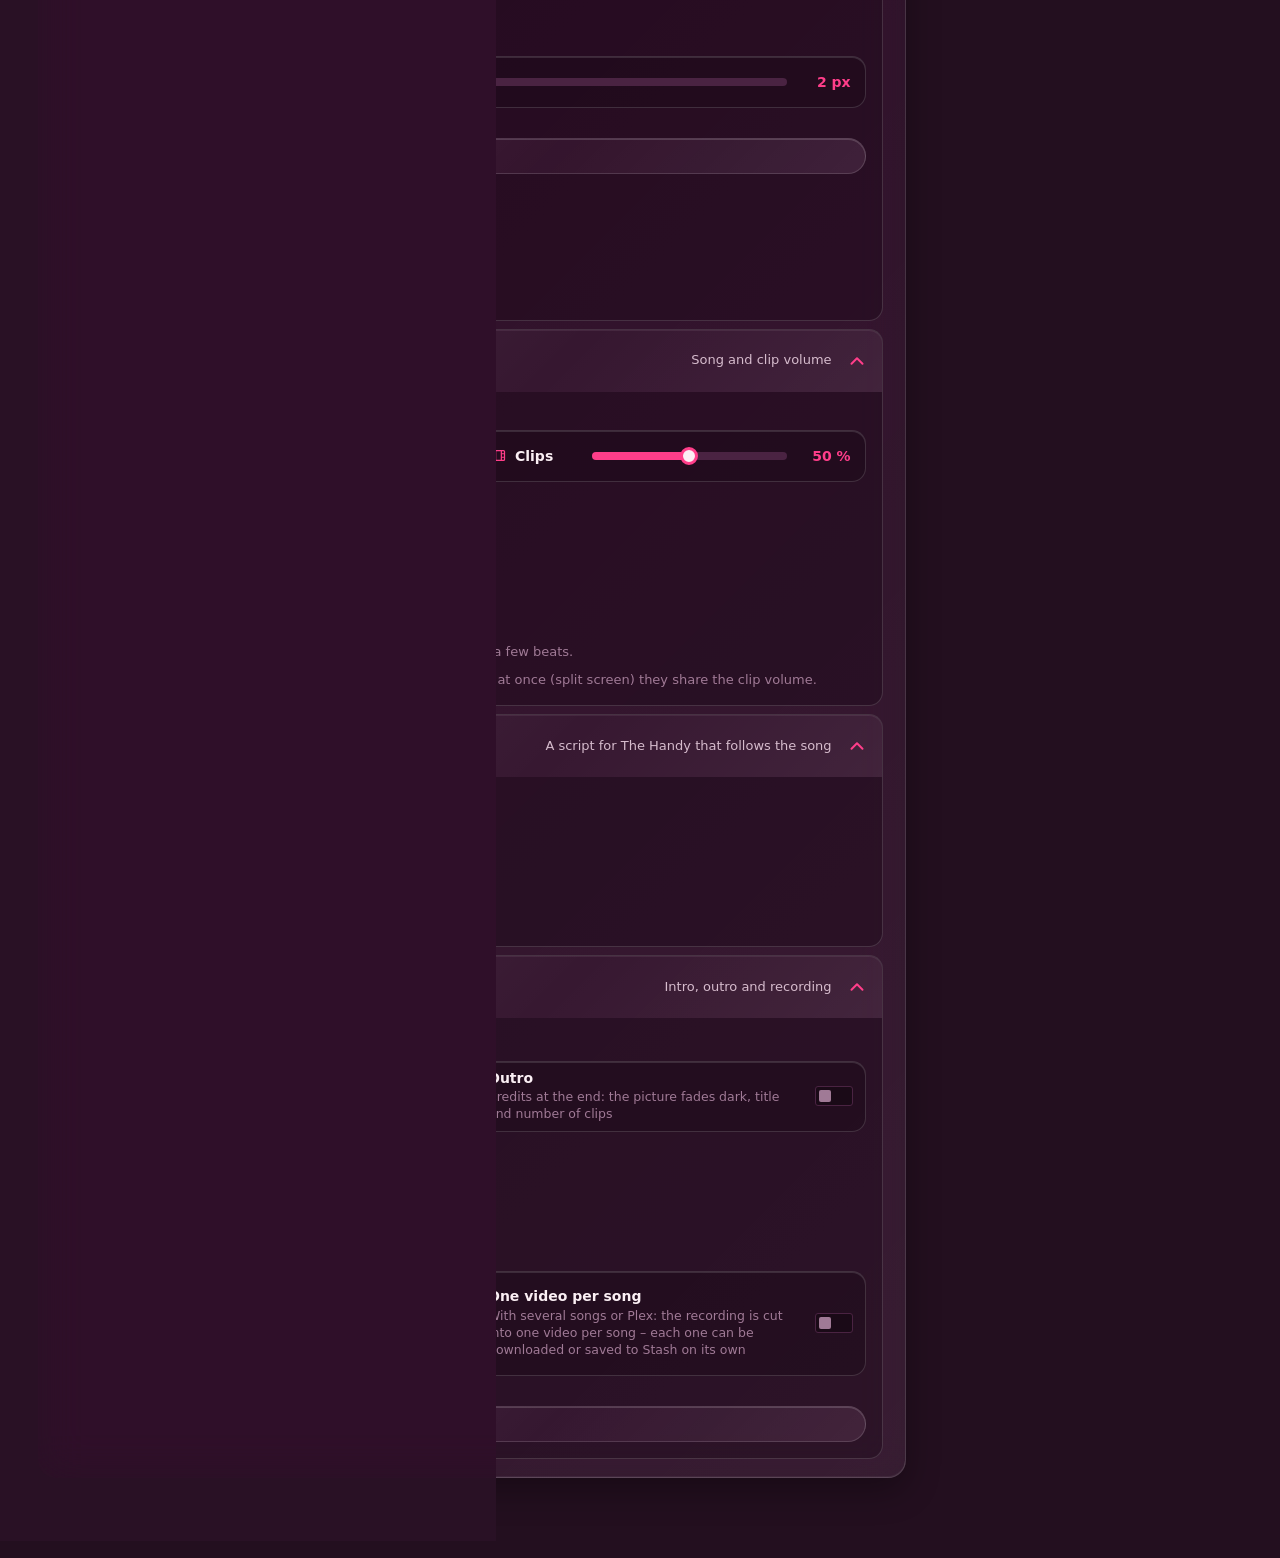
==== commit cee03054: "PMV Generator Pepega 2.32.4: motion on the beat stays on the beat The clip used to be put on the bea" ====
--- a/plugins/pepega-pmvGenerator/app/index.html
+++ b/plugins/pepega-pmvGenerator/app/index.html
@@ -6,10 +6,10 @@
   <meta name="referrer" content="no-referrer">
   <title>PMV Generator</title>
   <link rel="icon" href="data:image/svg+xml,%3Csvg xmlns='http://www.w3.org/2000/svg' viewBox='0 0 32 32'%3E%3Crect width='32' height='32' rx='6' fill='%23230f1f'/%3E%3Cpath d='M16 26s-8-4.9-10.2-9.9C4.2 12.5 6.4 8.5 10.3 8.5c2.3 0 4.1 1.4 5.7 3.4 1.5-2 3.3-3.4 5.6-3.4 3.9 0 6.2 4 4.6 7.6C24 21.1 16 26 16 26z' fill='%23ff3e8a'/%3E%3C/svg%3E">
-  <link rel="stylesheet" href="app.css?v=2.32.3">
-  <link rel="stylesheet" href="stage.css?v=2.32.3">
-  <link rel="stylesheet" href="admin.css?v=2.32.3">
-  <link rel="stylesheet" href="standalone.css?v=2.32.3">
+  <link rel="stylesheet" href="app.css?v=2.32.4">
+  <link rel="stylesheet" href="stage.css?v=2.32.4">
+  <link rel="stylesheet" href="admin.css?v=2.32.4">
+  <link rel="stylesheet" href="standalone.css?v=2.32.4">
 </head>
 <body class="kb-solo">
   <header class="kb-solo-bar">
@@ -24,51 +24,51 @@
   <script type="importmap">
 {
     "imports": {
-      "./js/advfilter.js": "./js/advfilter.js?v=2.32.3",
-      "./js/api.js": "./js/api.js?v=2.32.3",
-      "./js/audiox.js": "./js/audiox.js?v=2.32.3",
-      "./js/bars.js": "./js/bars.js?v=2.32.3",
-      "./js/beats.js": "./js/beats.js?v=2.32.3",
-      "./js/config.js": "./js/config.js?v=2.32.3",
-      "./js/domi18n.js": "./js/domi18n.js?v=2.32.3",
-      "./js/funscriptgen.js": "./js/funscriptgen.js?v=2.32.3",
-      "./js/i18n.js": "./js/i18n.js?v=2.32.3",
-      "./js/interactive.js": "./js/interactive.js?v=2.32.3",
-      "./js/live.js": "./js/live.js?v=2.32.3",
-      "./js/locales/de.js": "./js/locales/de.js?v=2.32.3",
-      "./js/locales/es.js": "./js/locales/es.js?v=2.32.3",
-      "./js/locales/fr.js": "./js/locales/fr.js?v=2.32.3",
-      "./js/locales/ja.js": "./js/locales/ja.js?v=2.32.3",
-      "./js/locales/pl.js": "./js/locales/pl.js?v=2.32.3",
-      "./js/locales/pmv-de.js": "./js/locales/pmv-de.js?v=2.32.3",
-      "./js/locales/pmv-es.js": "./js/locales/pmv-es.js?v=2.32.3",
-      "./js/locales/pmv-fr.js": "./js/locales/pmv-fr.js?v=2.32.3",
-      "./js/locales/pmv-ja.js": "./js/locales/pmv-ja.js?v=2.32.3",
-      "./js/locales/pmv-pl.js": "./js/locales/pmv-pl.js?v=2.32.3",
-      "./js/locales/pmv-vi.js": "./js/locales/pmv-vi.js?v=2.32.3",
-      "./js/locales/pmv-zh-CN.js": "./js/locales/pmv-zh-CN.js?v=2.32.3",
-      "./js/locales/ru.js": "./js/locales/ru.js?v=2.32.3",
-      "./js/locales/vi.js": "./js/locales/vi.js?v=2.32.3",
-      "./js/locales/zh-CN.js": "./js/locales/zh-CN.js?v=2.32.3",
-      "./js/music.js": "./js/music.js?v=2.32.3",
-      "./js/playlists.js": "./js/playlists.js?v=2.32.3",
-      "./js/plex.js": "./js/plex.js?v=2.32.3",
-      "./js/pmvfx.js": "./js/pmvfx.js?v=2.32.3",
-      "./js/pmvscan.js": "./js/pmvscan.js?v=2.32.3",
-      "./js/pmvsmart.js": "./js/pmvsmart.js?v=2.32.3",
-      "./js/redgifs.js": "./js/redgifs.js?v=2.32.3",
-      "./js/scale.js": "./js/scale.js?v=2.32.3",
-      "./js/standalone.js": "./js/standalone.js?v=2.32.3",
-      "./js/standings.js": "./js/standings.js?v=2.32.3",
-      "./js/theme.js": "./js/theme.js?v=2.32.3",
-      "./js/ui.js": "./js/ui.js?v=2.32.3",
-      "./js/views/folderpick.js": "./js/views/folderpick.js?v=2.32.3",
-      "./js/views/perfpicker.js": "./js/views/perfpicker.js?v=2.32.3",
-      "./js/views/pmvgen.js": "./js/views/pmvgen.js?v=2.32.3",
-      "./js/views/tagpicker.js": "./js/views/tagpicker.js?v=2.32.3"
+      "./js/advfilter.js": "./js/advfilter.js?v=2.32.4",
+      "./js/api.js": "./js/api.js?v=2.32.4",
+      "./js/audiox.js": "./js/audiox.js?v=2.32.4",
+      "./js/bars.js": "./js/bars.js?v=2.32.4",
+      "./js/beats.js": "./js/beats.js?v=2.32.4",
+      "./js/config.js": "./js/config.js?v=2.32.4",
+      "./js/domi18n.js": "./js/domi18n.js?v=2.32.4",
+      "./js/funscriptgen.js": "./js/funscriptgen.js?v=2.32.4",
+      "./js/i18n.js": "./js/i18n.js?v=2.32.4",
+      "./js/interactive.js": "./js/interactive.js?v=2.32.4",
+      "./js/live.js": "./js/live.js?v=2.32.4",
+      "./js/locales/de.js": "./js/locales/de.js?v=2.32.4",
+      "./js/locales/es.js": "./js/locales/es.js?v=2.32.4",
+      "./js/locales/fr.js": "./js/locales/fr.js?v=2.32.4",
+      "./js/locales/ja.js": "./js/locales/ja.js?v=2.32.4",
+      "./js/locales/pl.js": "./js/locales/pl.js?v=2.32.4",
+      "./js/locales/pmv-de.js": "./js/locales/pmv-de.js?v=2.32.4",
+      "./js/locales/pmv-es.js": "./js/locales/pmv-es.js?v=2.32.4",
+      "./js/locales/pmv-fr.js": "./js/locales/pmv-fr.js?v=2.32.4",
+      "./js/locales/pmv-ja.js": "./js/locales/pmv-ja.js?v=2.32.4",
+      "./js/locales/pmv-pl.js": "./js/locales/pmv-pl.js?v=2.32.4",
+      "./js/locales/pmv-vi.js": "./js/locales/pmv-vi.js?v=2.32.4",
+      "./js/locales/pmv-zh-CN.js": "./js/locales/pmv-zh-CN.js?v=2.32.4",
+      "./js/locales/ru.js": "./js/locales/ru.js?v=2.32.4",
+      "./js/locales/vi.js": "./js/locales/vi.js?v=2.32.4",
+      "./js/locales/zh-CN.js": "./js/locales/zh-CN.js?v=2.32.4",
+      "./js/music.js": "./js/music.js?v=2.32.4",
+      "./js/playlists.js": "./js/playlists.js?v=2.32.4",
+      "./js/plex.js": "./js/plex.js?v=2.32.4",
+      "./js/pmvfx.js": "./js/pmvfx.js?v=2.32.4",
+      "./js/pmvscan.js": "./js/pmvscan.js?v=2.32.4",
+      "./js/pmvsmart.js": "./js/pmvsmart.js?v=2.32.4",
+      "./js/redgifs.js": "./js/redgifs.js?v=2.32.4",
+      "./js/scale.js": "./js/scale.js?v=2.32.4",
+      "./js/standalone.js": "./js/standalone.js?v=2.32.4",
+      "./js/standings.js": "./js/standings.js?v=2.32.4",
+      "./js/theme.js": "./js/theme.js?v=2.32.4",
+      "./js/ui.js": "./js/ui.js?v=2.32.4",
+      "./js/views/folderpick.js": "./js/views/folderpick.js?v=2.32.4",
+      "./js/views/perfpicker.js": "./js/views/perfpicker.js?v=2.32.4",
+      "./js/views/pmvgen.js": "./js/views/pmvgen.js?v=2.32.4",
+      "./js/views/tagpicker.js": "./js/views/tagpicker.js?v=2.32.4"
     }
   }
   </script>
-  <script type="module" src="js/standalone.js?v=2.32.3"></script>
+  <script type="module" src="js/standalone.js?v=2.32.4"></script>
 </body>
 </html>
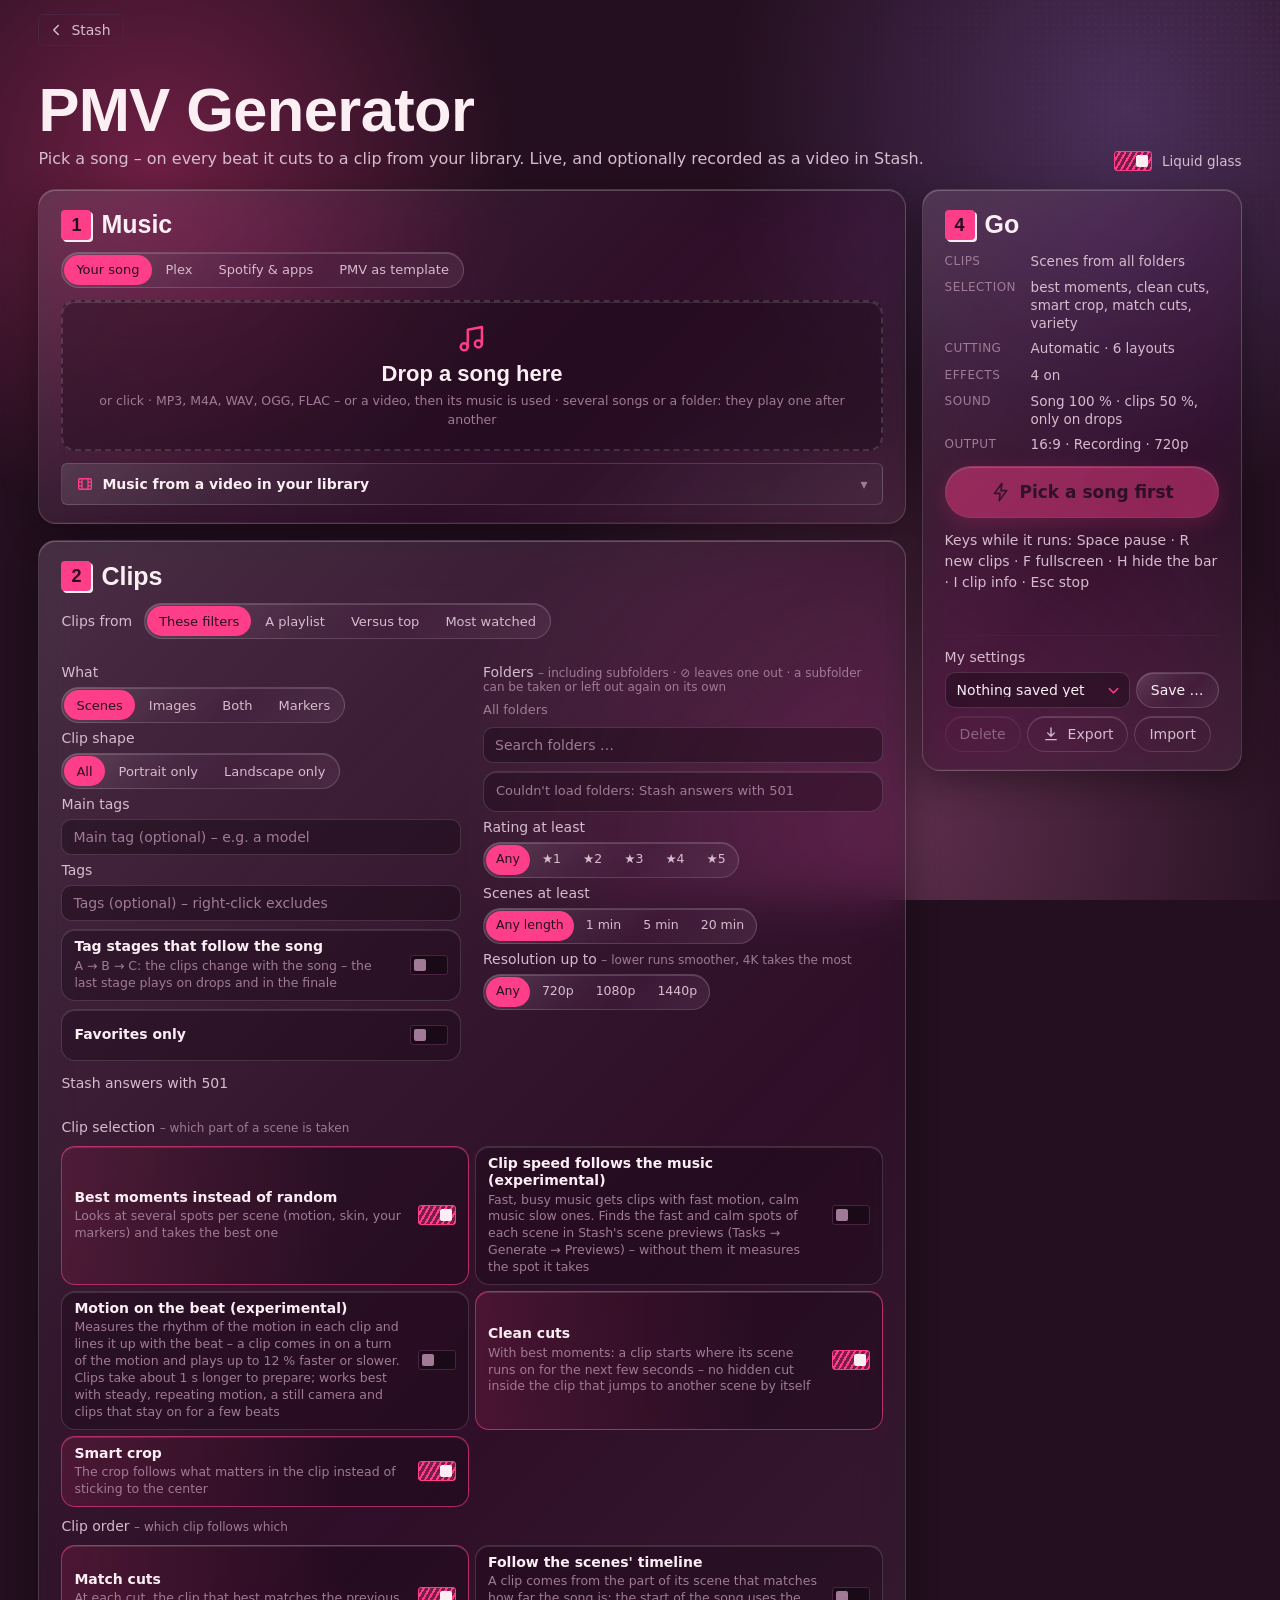
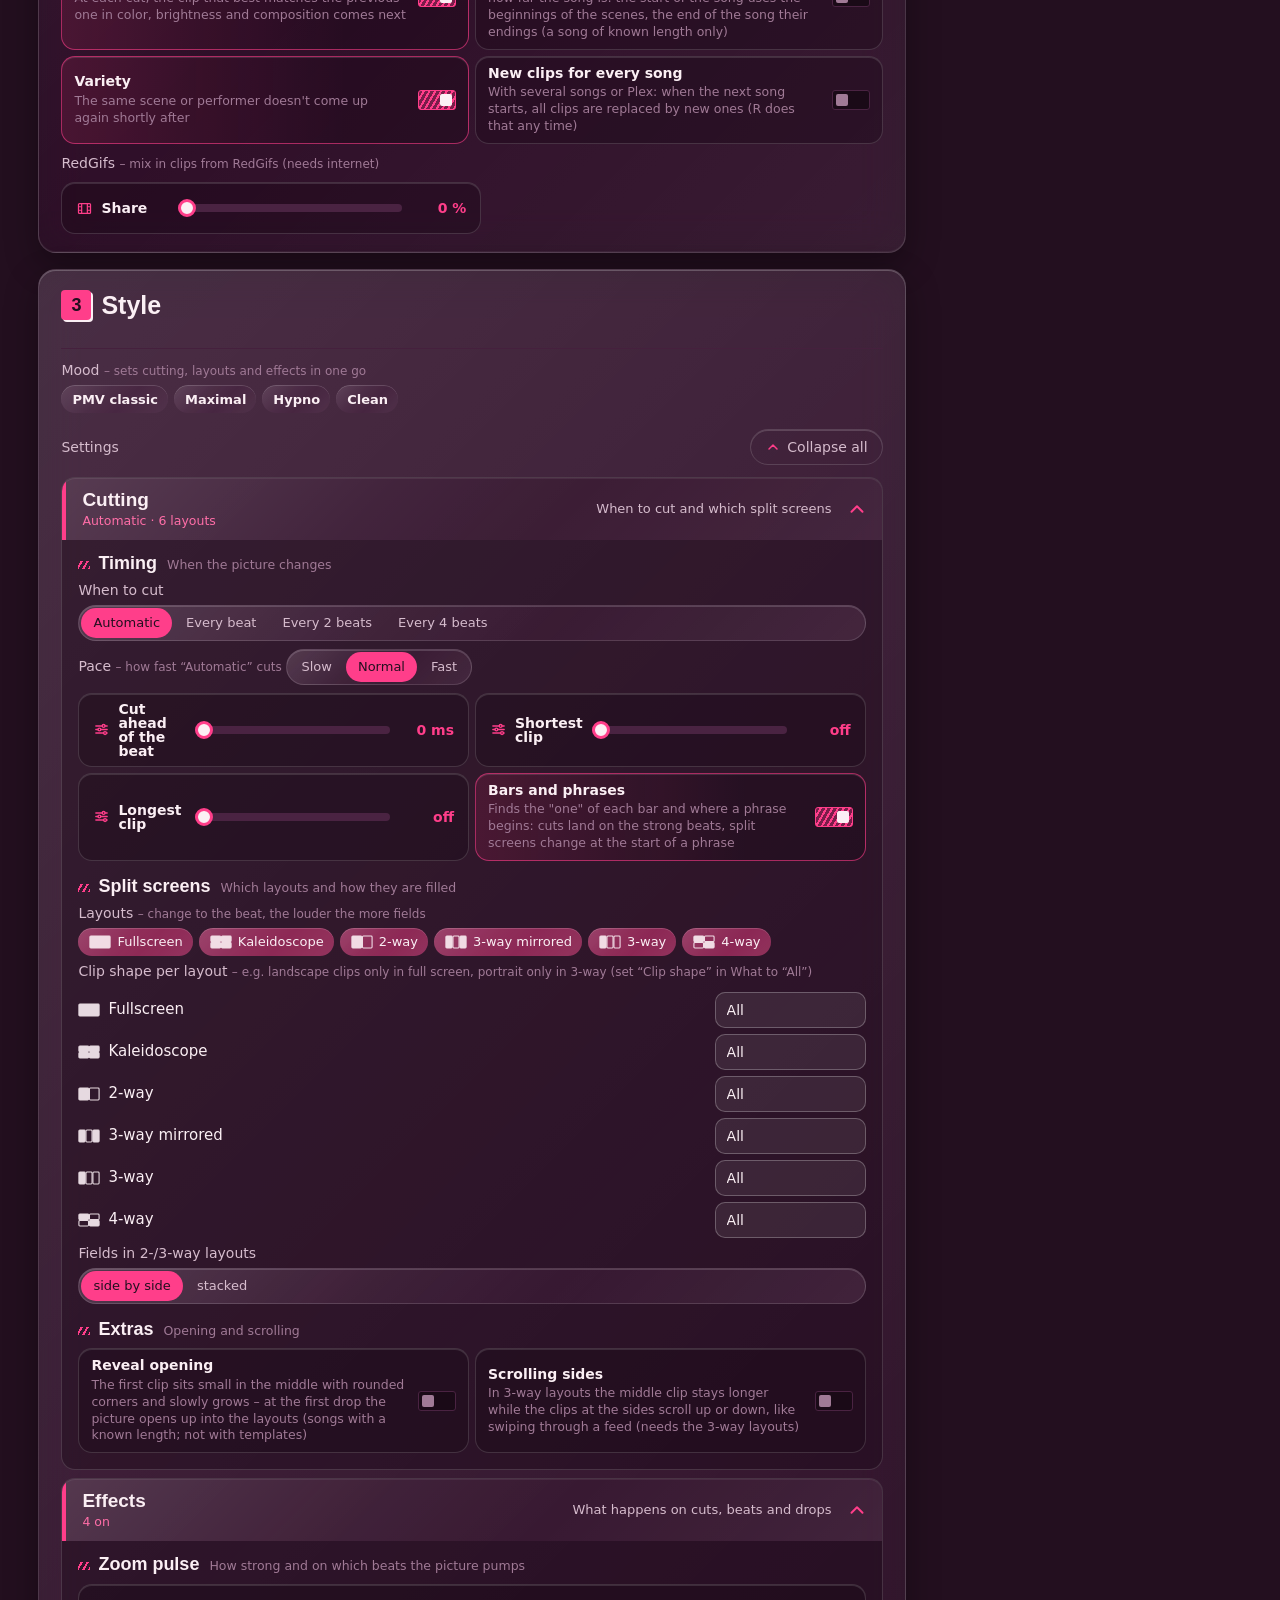
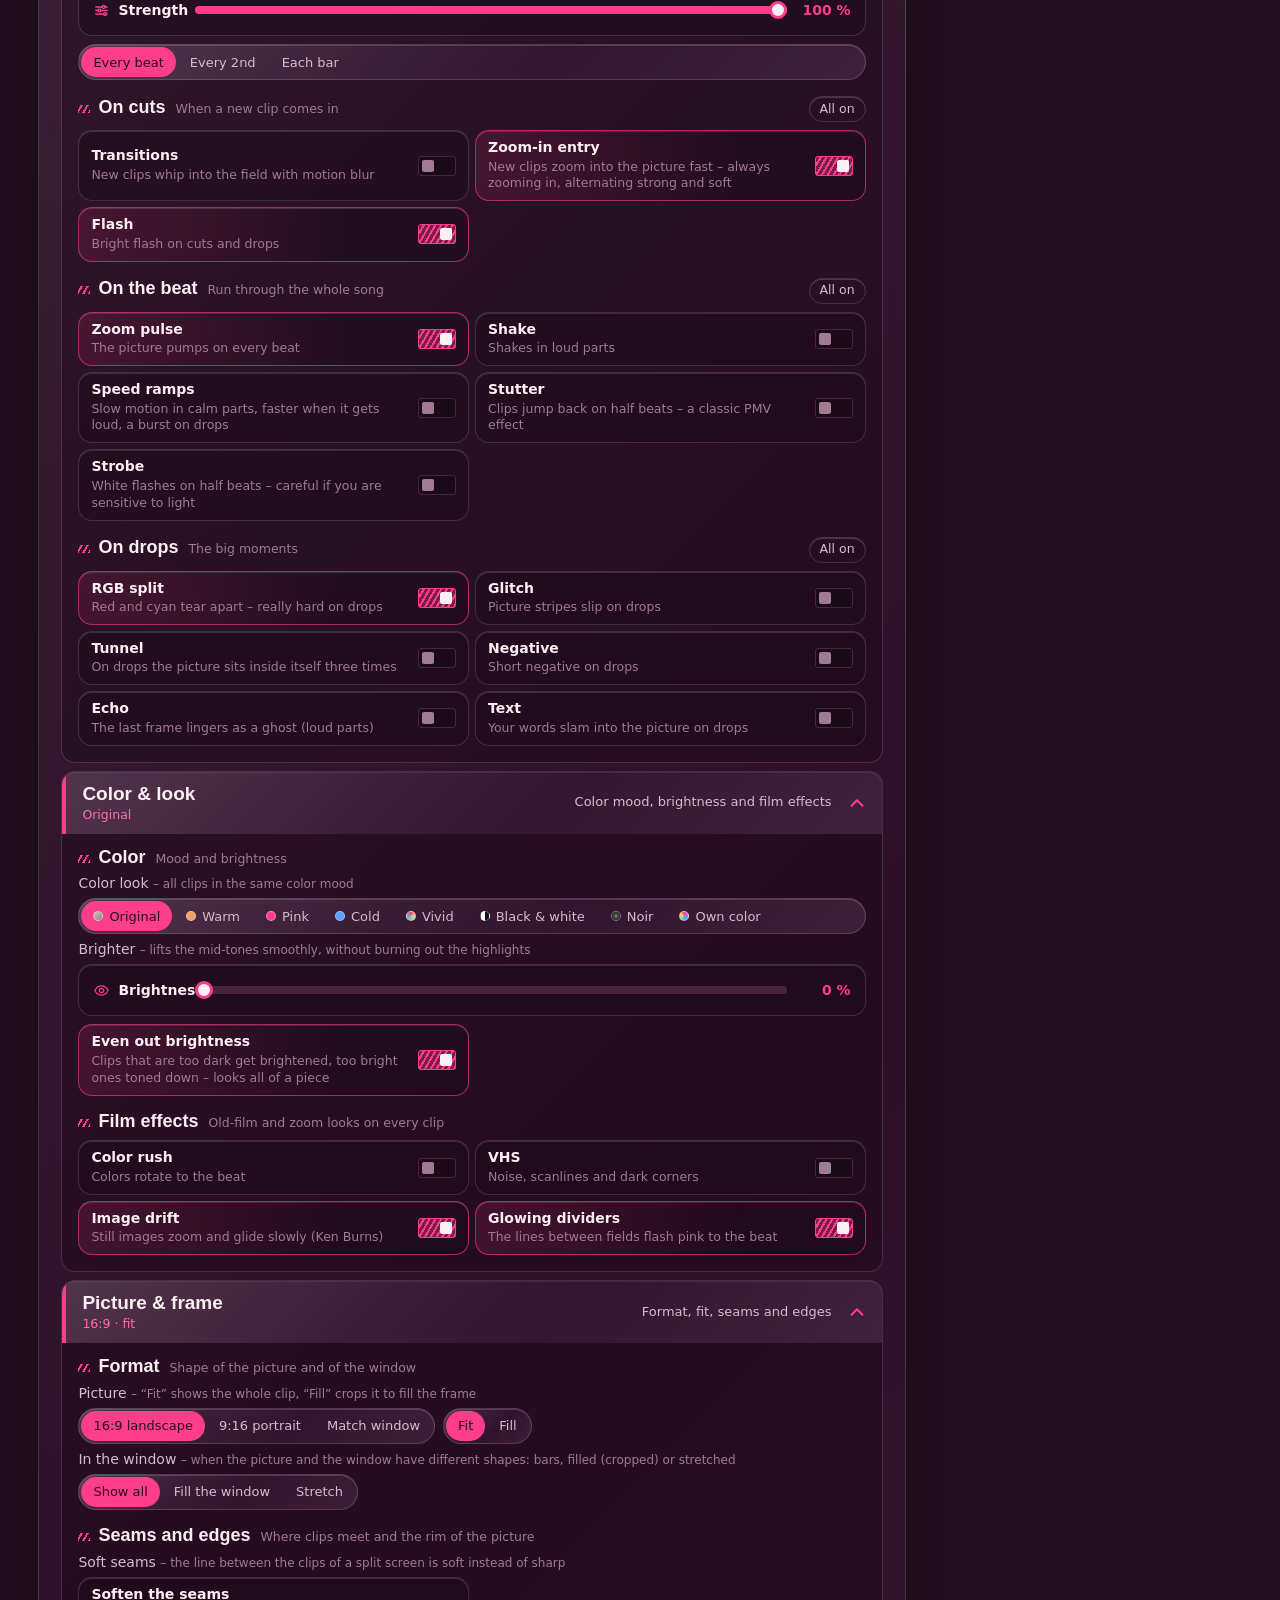
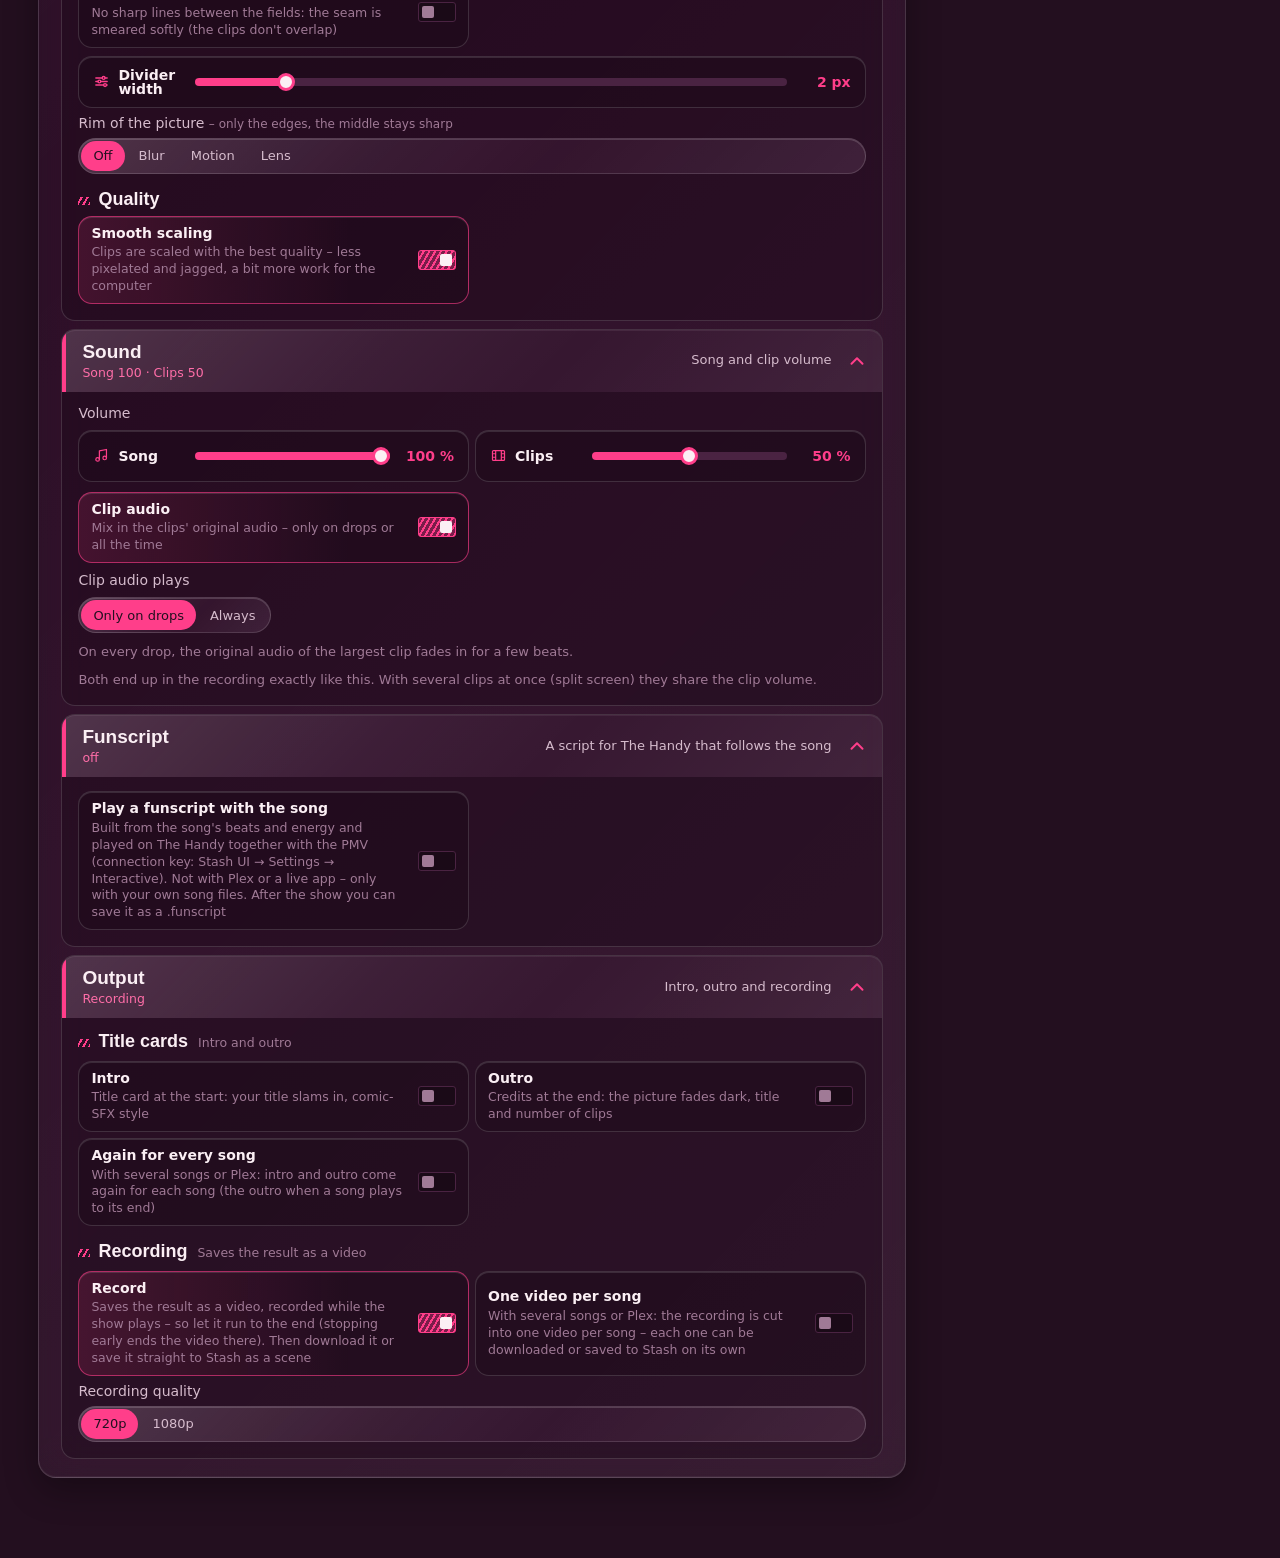
==== commit 7c2360f7: "PMV Generator Pepega 2.32.6: no intro when a clip runs out A clip on screen that reached the scene's" ====
--- a/plugins/pepega-pmvGenerator/app/index.html
+++ b/plugins/pepega-pmvGenerator/app/index.html
@@ -6,10 +6,10 @@
   <meta name="referrer" content="no-referrer">
   <title>PMV Generator</title>
   <link rel="icon" href="data:image/svg+xml,%3Csvg xmlns='http://www.w3.org/2000/svg' viewBox='0 0 32 32'%3E%3Crect width='32' height='32' rx='6' fill='%23230f1f'/%3E%3Cpath d='M16 26s-8-4.9-10.2-9.9C4.2 12.5 6.4 8.5 10.3 8.5c2.3 0 4.1 1.4 5.7 3.4 1.5-2 3.3-3.4 5.6-3.4 3.9 0 6.2 4 4.6 7.6C24 21.1 16 26 16 26z' fill='%23ff3e8a'/%3E%3C/svg%3E">
-  <link rel="stylesheet" href="app.css?v=2.32.4">
-  <link rel="stylesheet" href="stage.css?v=2.32.4">
-  <link rel="stylesheet" href="admin.css?v=2.32.4">
-  <link rel="stylesheet" href="standalone.css?v=2.32.4">
+  <link rel="stylesheet" href="app.css?v=2.32.6">
+  <link rel="stylesheet" href="stage.css?v=2.32.6">
+  <link rel="stylesheet" href="admin.css?v=2.32.6">
+  <link rel="stylesheet" href="standalone.css?v=2.32.6">
 </head>
 <body class="kb-solo">
   <header class="kb-solo-bar">
@@ -24,51 +24,51 @@
   <script type="importmap">
 {
     "imports": {
-      "./js/advfilter.js": "./js/advfilter.js?v=2.32.4",
-      "./js/api.js": "./js/api.js?v=2.32.4",
-      "./js/audiox.js": "./js/audiox.js?v=2.32.4",
-      "./js/bars.js": "./js/bars.js?v=2.32.4",
-      "./js/beats.js": "./js/beats.js?v=2.32.4",
-      "./js/config.js": "./js/config.js?v=2.32.4",
-      "./js/domi18n.js": "./js/domi18n.js?v=2.32.4",
-      "./js/funscriptgen.js": "./js/funscriptgen.js?v=2.32.4",
-      "./js/i18n.js": "./js/i18n.js?v=2.32.4",
-      "./js/interactive.js": "./js/interactive.js?v=2.32.4",
-      "./js/live.js": "./js/live.js?v=2.32.4",
-      "./js/locales/de.js": "./js/locales/de.js?v=2.32.4",
-      "./js/locales/es.js": "./js/locales/es.js?v=2.32.4",
-      "./js/locales/fr.js": "./js/locales/fr.js?v=2.32.4",
-      "./js/locales/ja.js": "./js/locales/ja.js?v=2.32.4",
-      "./js/locales/pl.js": "./js/locales/pl.js?v=2.32.4",
-      "./js/locales/pmv-de.js": "./js/locales/pmv-de.js?v=2.32.4",
-      "./js/locales/pmv-es.js": "./js/locales/pmv-es.js?v=2.32.4",
-      "./js/locales/pmv-fr.js": "./js/locales/pmv-fr.js?v=2.32.4",
-      "./js/locales/pmv-ja.js": "./js/locales/pmv-ja.js?v=2.32.4",
-      "./js/locales/pmv-pl.js": "./js/locales/pmv-pl.js?v=2.32.4",
-      "./js/locales/pmv-vi.js": "./js/locales/pmv-vi.js?v=2.32.4",
-      "./js/locales/pmv-zh-CN.js": "./js/locales/pmv-zh-CN.js?v=2.32.4",
-      "./js/locales/ru.js": "./js/locales/ru.js?v=2.32.4",
-      "./js/locales/vi.js": "./js/locales/vi.js?v=2.32.4",
-      "./js/locales/zh-CN.js": "./js/locales/zh-CN.js?v=2.32.4",
-      "./js/music.js": "./js/music.js?v=2.32.4",
-      "./js/playlists.js": "./js/playlists.js?v=2.32.4",
-      "./js/plex.js": "./js/plex.js?v=2.32.4",
-      "./js/pmvfx.js": "./js/pmvfx.js?v=2.32.4",
-      "./js/pmvscan.js": "./js/pmvscan.js?v=2.32.4",
-      "./js/pmvsmart.js": "./js/pmvsmart.js?v=2.32.4",
-      "./js/redgifs.js": "./js/redgifs.js?v=2.32.4",
-      "./js/scale.js": "./js/scale.js?v=2.32.4",
-      "./js/standalone.js": "./js/standalone.js?v=2.32.4",
-      "./js/standings.js": "./js/standings.js?v=2.32.4",
-      "./js/theme.js": "./js/theme.js?v=2.32.4",
-      "./js/ui.js": "./js/ui.js?v=2.32.4",
-      "./js/views/folderpick.js": "./js/views/folderpick.js?v=2.32.4",
-      "./js/views/perfpicker.js": "./js/views/perfpicker.js?v=2.32.4",
-      "./js/views/pmvgen.js": "./js/views/pmvgen.js?v=2.32.4",
-      "./js/views/tagpicker.js": "./js/views/tagpicker.js?v=2.32.4"
+      "./js/advfilter.js": "./js/advfilter.js?v=2.32.6",
+      "./js/api.js": "./js/api.js?v=2.32.6",
+      "./js/audiox.js": "./js/audiox.js?v=2.32.6",
+      "./js/bars.js": "./js/bars.js?v=2.32.6",
+      "./js/beats.js": "./js/beats.js?v=2.32.6",
+      "./js/config.js": "./js/config.js?v=2.32.6",
+      "./js/domi18n.js": "./js/domi18n.js?v=2.32.6",
+      "./js/funscriptgen.js": "./js/funscriptgen.js?v=2.32.6",
+      "./js/i18n.js": "./js/i18n.js?v=2.32.6",
+      "./js/interactive.js": "./js/interactive.js?v=2.32.6",
+      "./js/live.js": "./js/live.js?v=2.32.6",
+      "./js/locales/de.js": "./js/locales/de.js?v=2.32.6",
+      "./js/locales/es.js": "./js/locales/es.js?v=2.32.6",
+      "./js/locales/fr.js": "./js/locales/fr.js?v=2.32.6",
+      "./js/locales/ja.js": "./js/locales/ja.js?v=2.32.6",
+      "./js/locales/pl.js": "./js/locales/pl.js?v=2.32.6",
+      "./js/locales/pmv-de.js": "./js/locales/pmv-de.js?v=2.32.6",
+      "./js/locales/pmv-es.js": "./js/locales/pmv-es.js?v=2.32.6",
+      "./js/locales/pmv-fr.js": "./js/locales/pmv-fr.js?v=2.32.6",
+      "./js/locales/pmv-ja.js": "./js/locales/pmv-ja.js?v=2.32.6",
+      "./js/locales/pmv-pl.js": "./js/locales/pmv-pl.js?v=2.32.6",
+      "./js/locales/pmv-vi.js": "./js/locales/pmv-vi.js?v=2.32.6",
+      "./js/locales/pmv-zh-CN.js": "./js/locales/pmv-zh-CN.js?v=2.32.6",
+      "./js/locales/ru.js": "./js/locales/ru.js?v=2.32.6",
+      "./js/locales/vi.js": "./js/locales/vi.js?v=2.32.6",
+      "./js/locales/zh-CN.js": "./js/locales/zh-CN.js?v=2.32.6",
+      "./js/music.js": "./js/music.js?v=2.32.6",
+      "./js/playlists.js": "./js/playlists.js?v=2.32.6",
+      "./js/plex.js": "./js/plex.js?v=2.32.6",
+      "./js/pmvfx.js": "./js/pmvfx.js?v=2.32.6",
+      "./js/pmvscan.js": "./js/pmvscan.js?v=2.32.6",
+      "./js/pmvsmart.js": "./js/pmvsmart.js?v=2.32.6",
+      "./js/redgifs.js": "./js/redgifs.js?v=2.32.6",
+      "./js/scale.js": "./js/scale.js?v=2.32.6",
+      "./js/standalone.js": "./js/standalone.js?v=2.32.6",
+      "./js/standings.js": "./js/standings.js?v=2.32.6",
+      "./js/theme.js": "./js/theme.js?v=2.32.6",
+      "./js/ui.js": "./js/ui.js?v=2.32.6",
+      "./js/views/folderpick.js": "./js/views/folderpick.js?v=2.32.6",
+      "./js/views/perfpicker.js": "./js/views/perfpicker.js?v=2.32.6",
+      "./js/views/pmvgen.js": "./js/views/pmvgen.js?v=2.32.6",
+      "./js/views/tagpicker.js": "./js/views/tagpicker.js?v=2.32.6"
     }
   }
   </script>
-  <script type="module" src="js/standalone.js?v=2.32.4"></script>
+  <script type="module" src="js/standalone.js?v=2.32.6"></script>
 </body>
 </html>
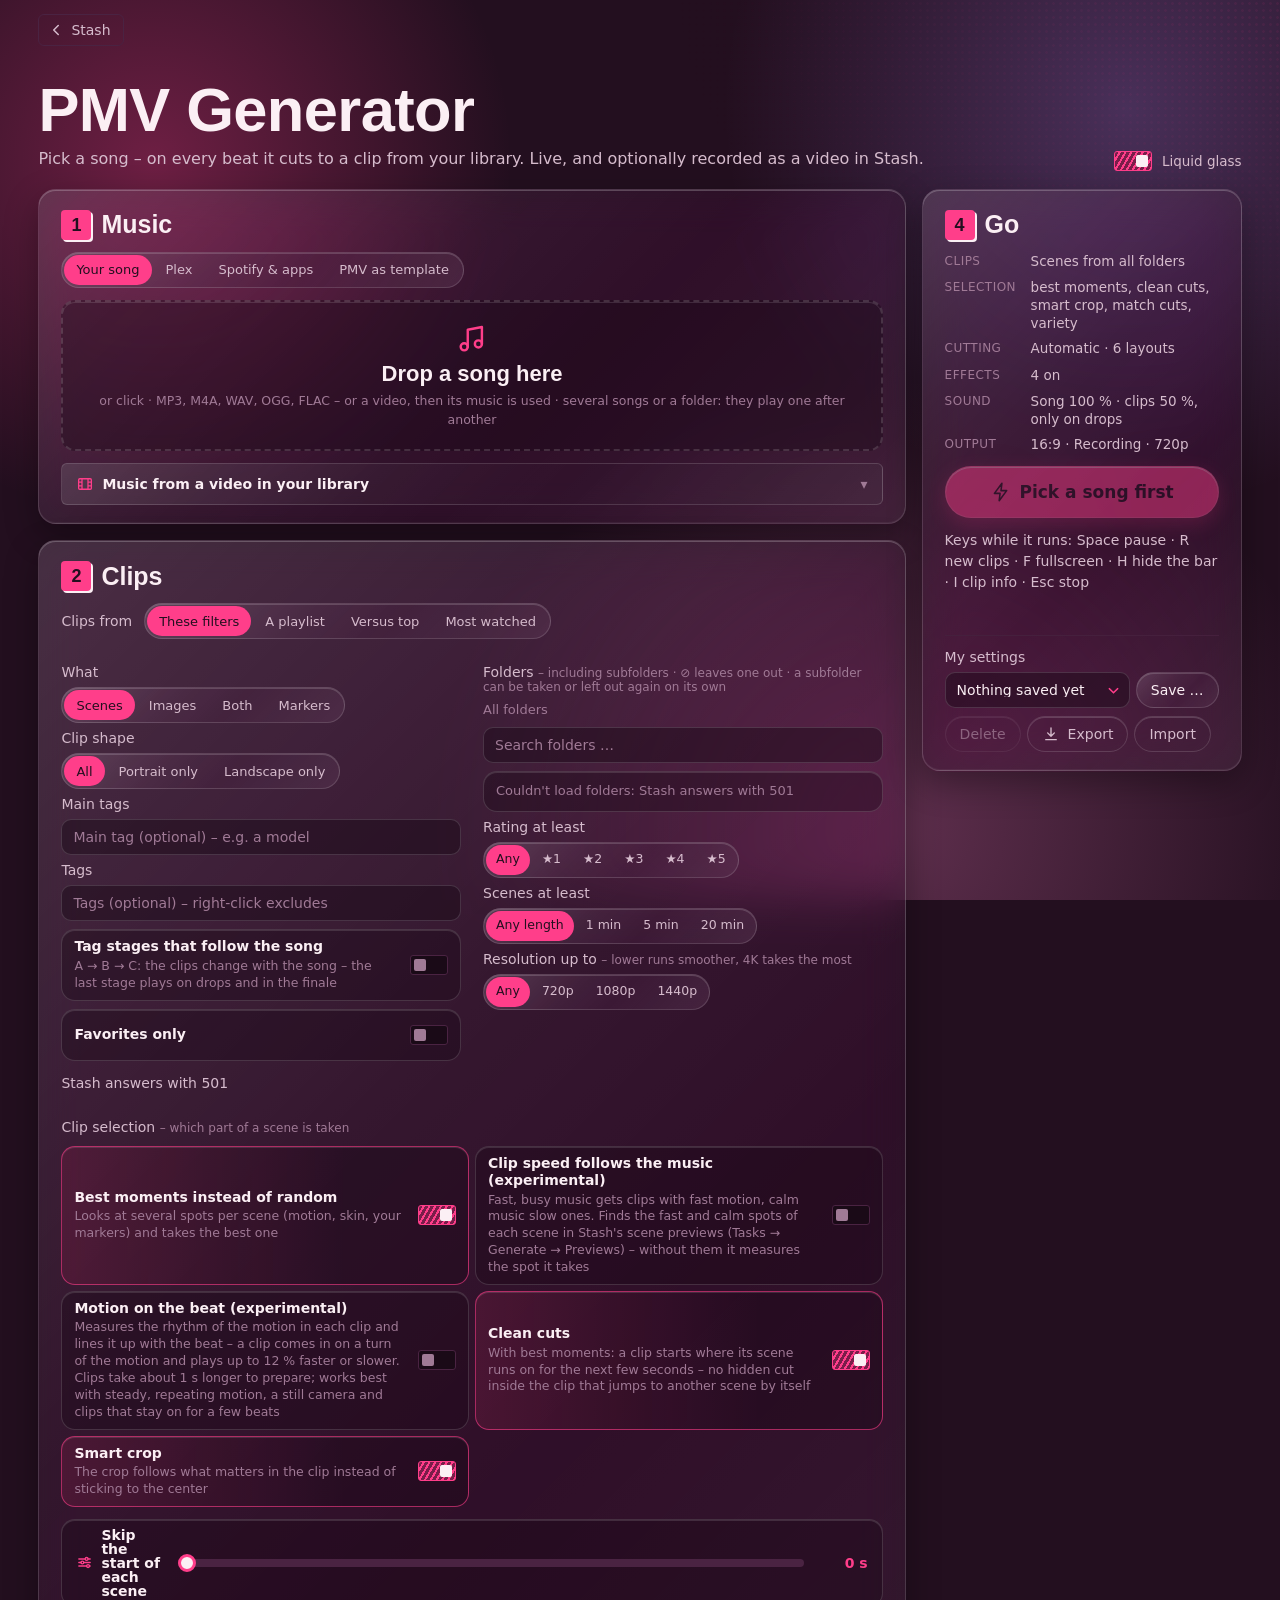
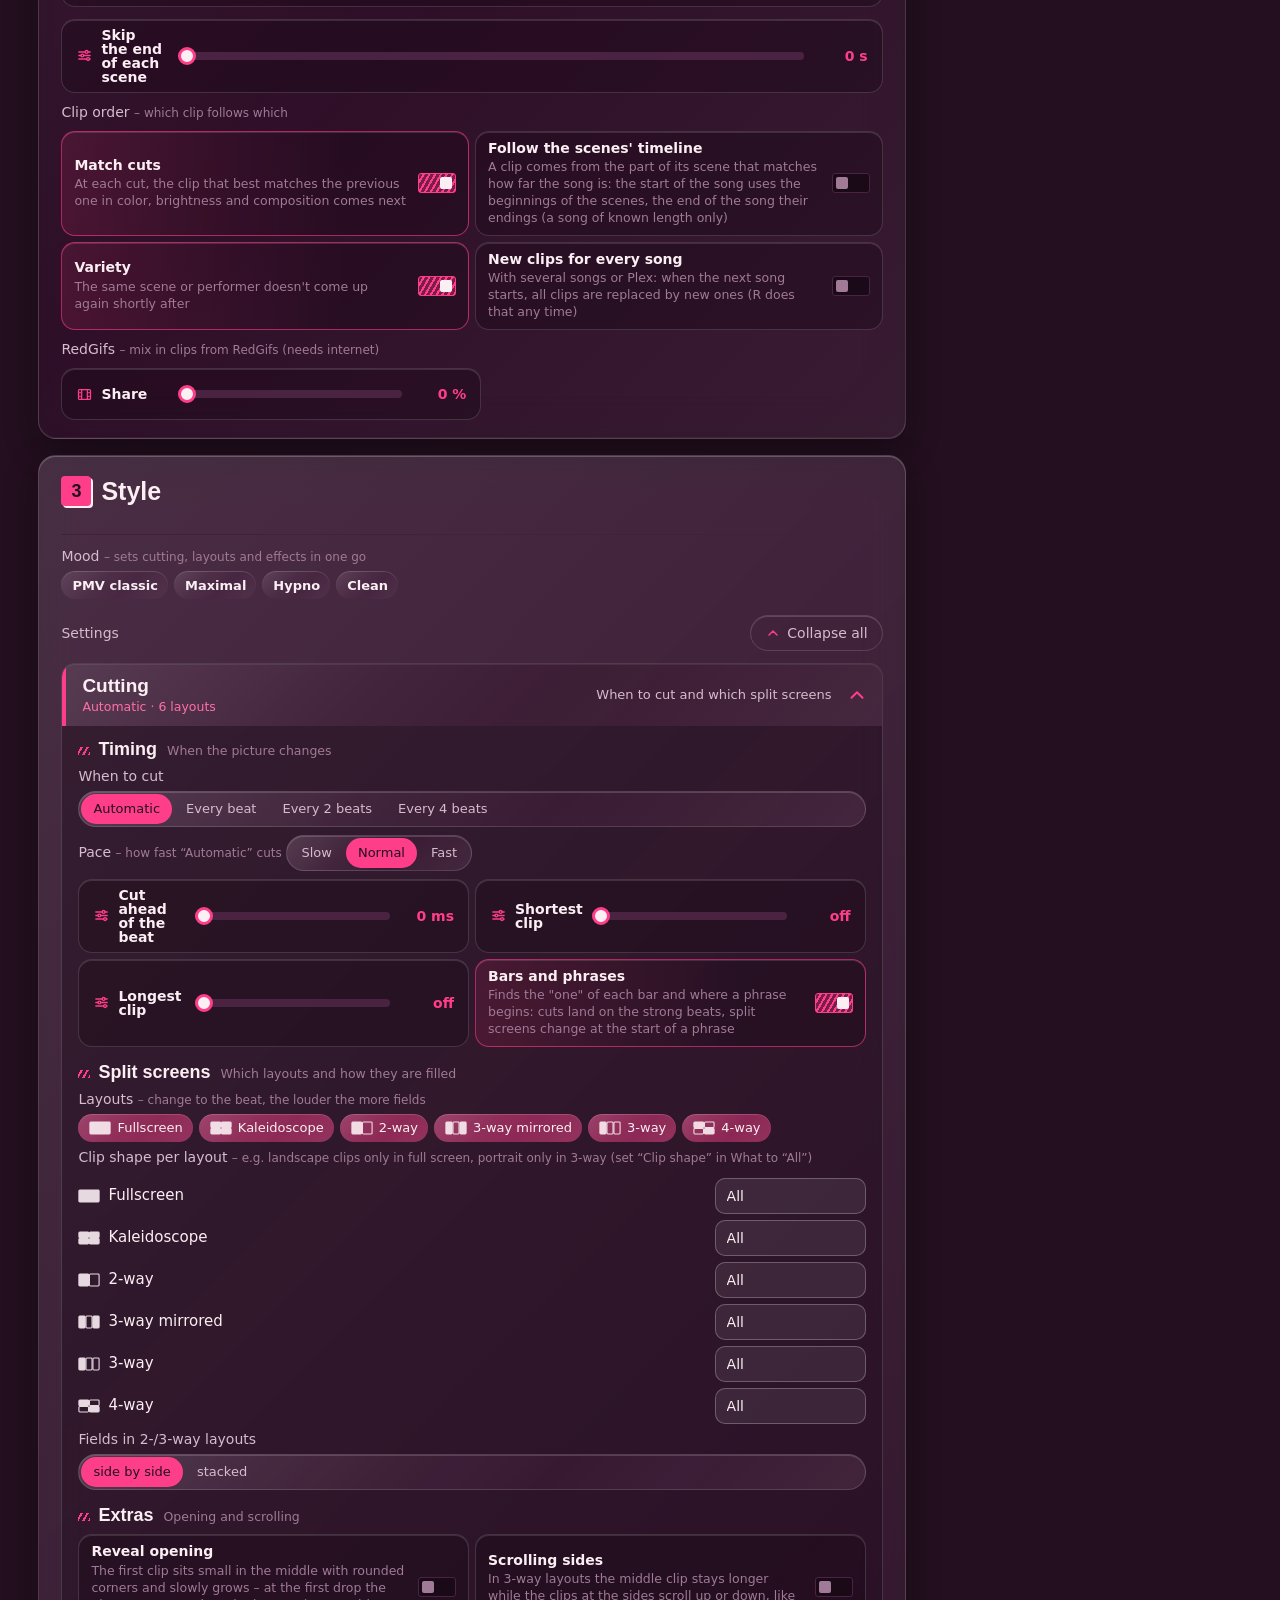
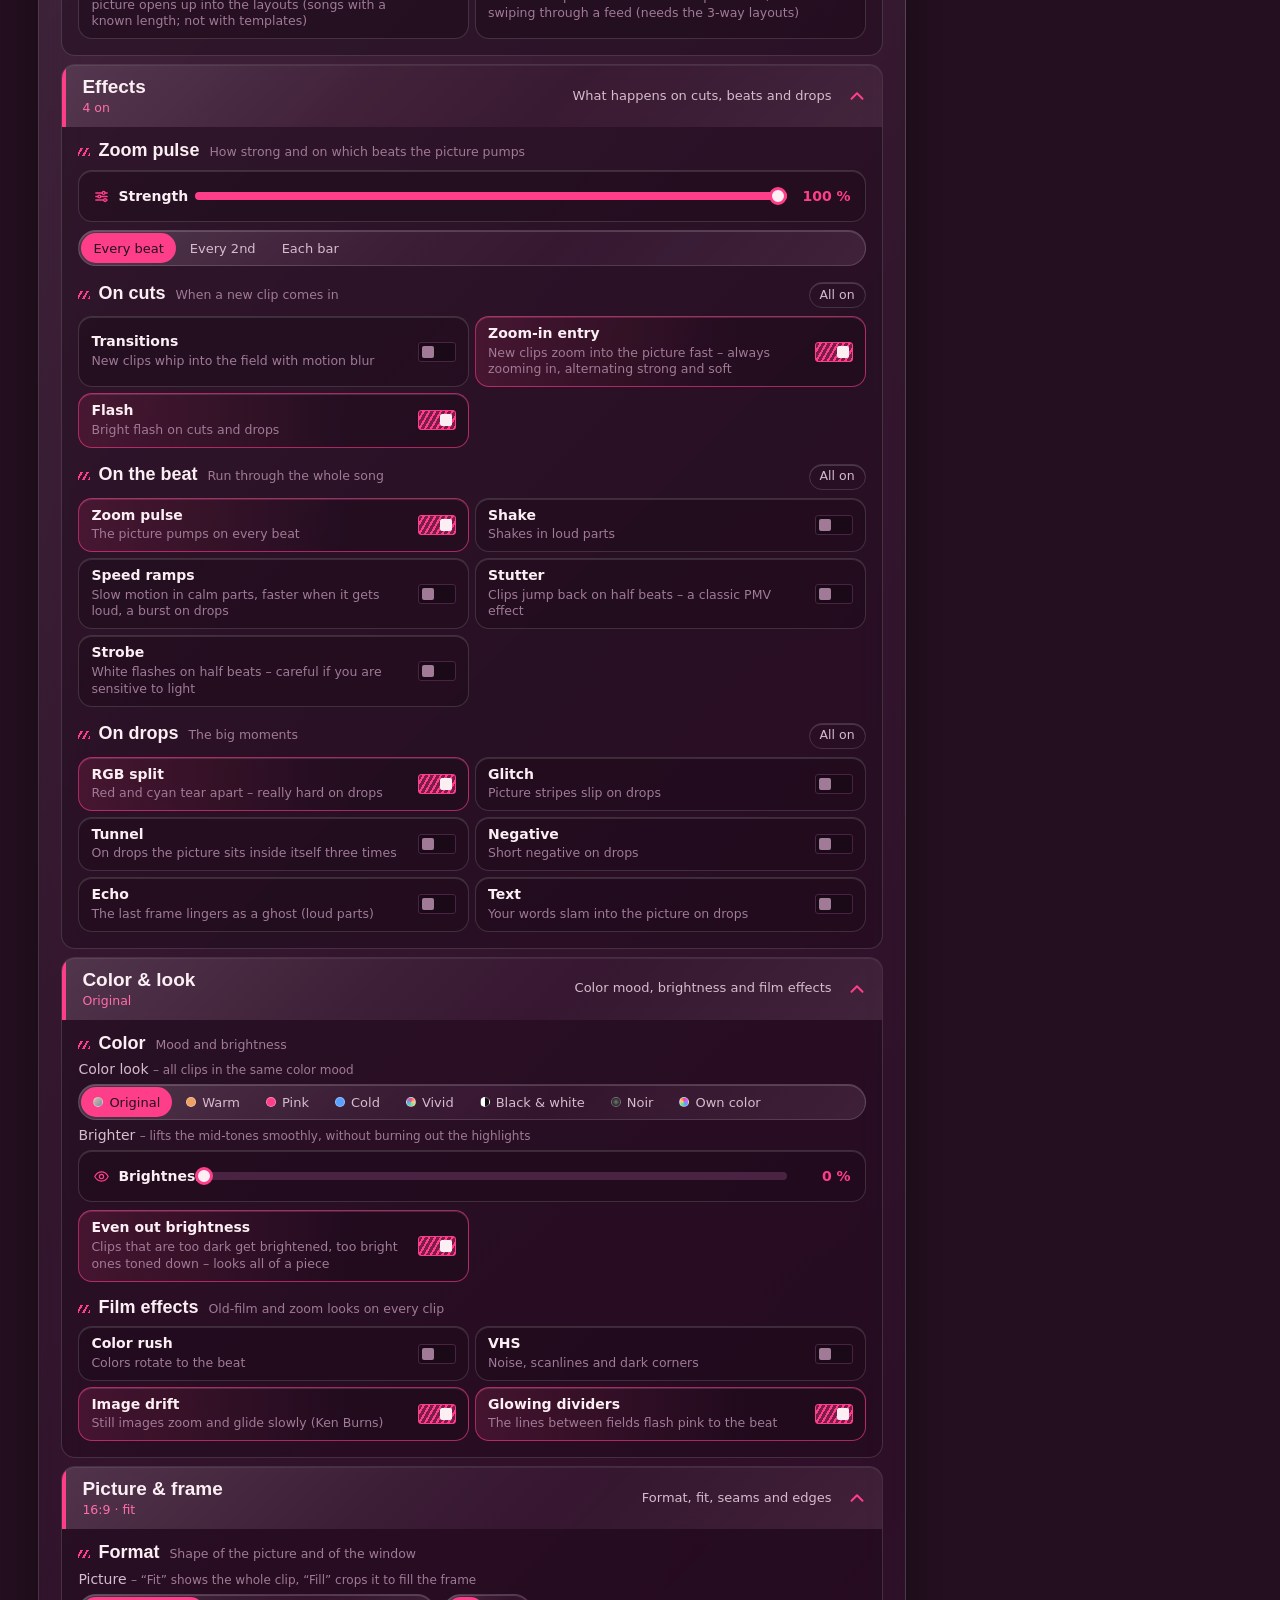
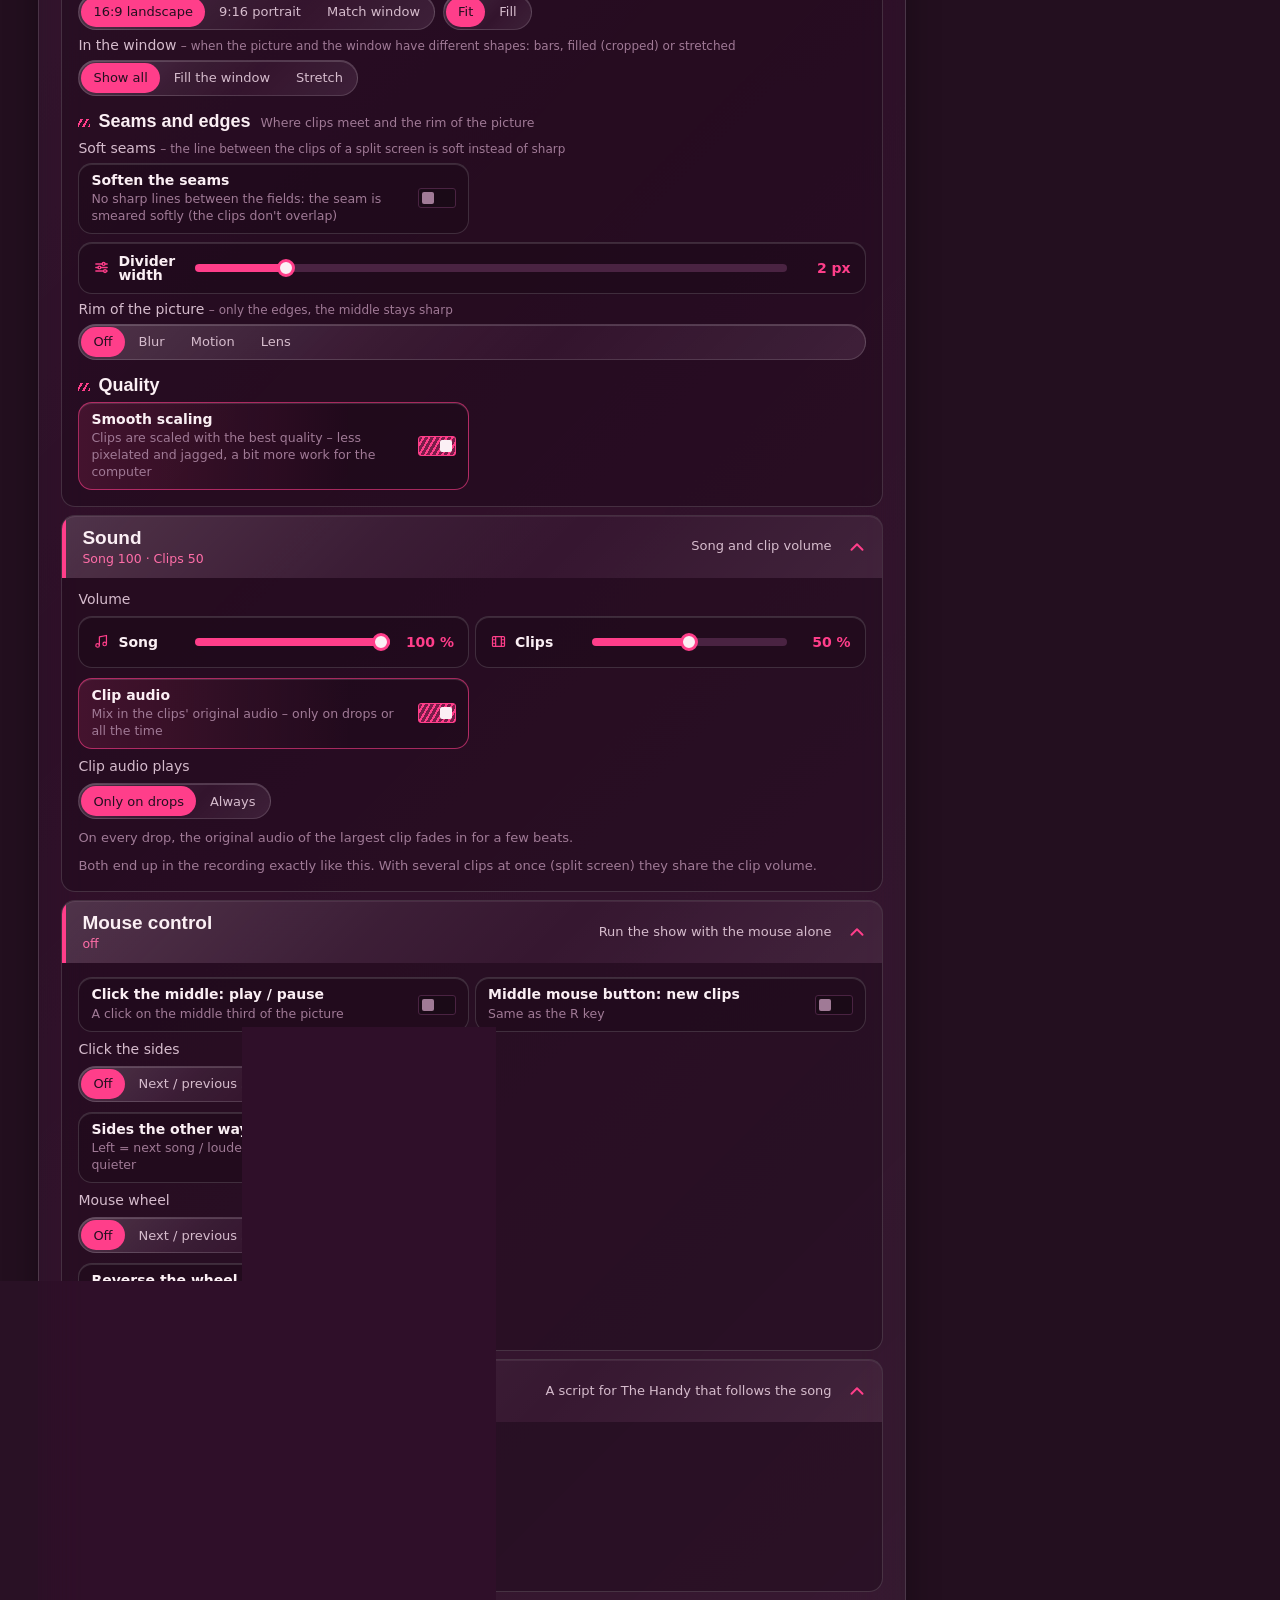
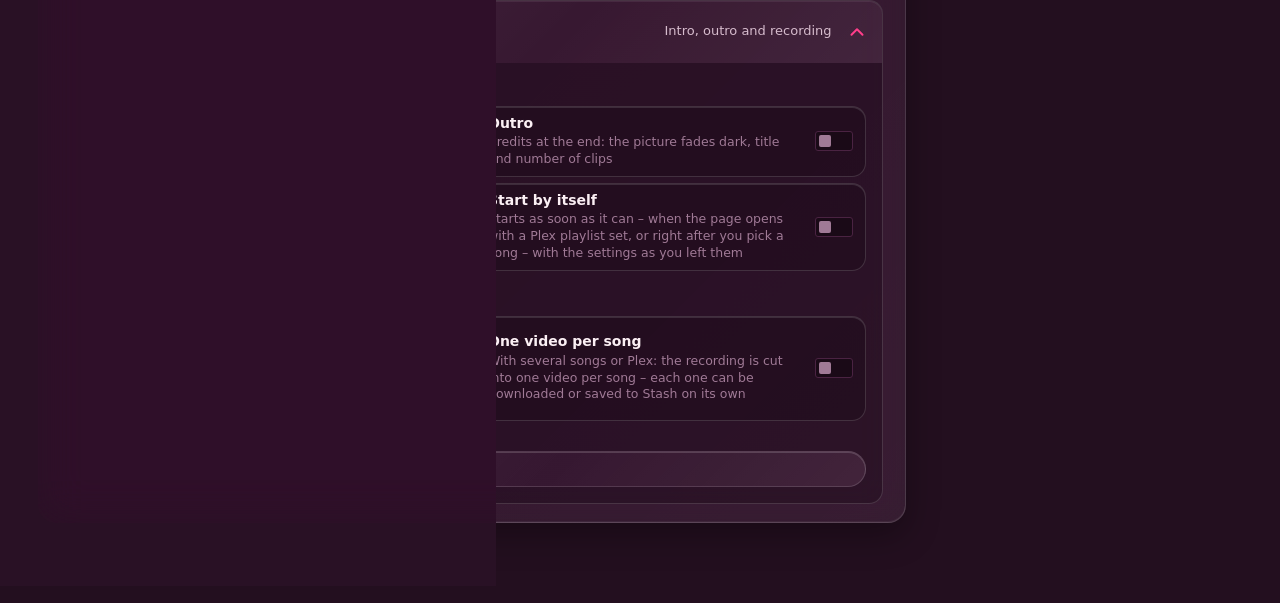
==== commit 117dcc5f: "Merge upstream Stash UI 3.118.0, PMV Generator 2.36.3, RedTok 1.8.0 into Pepega forks. PMV Generator" ====
--- a/plugins/pepega-pmvGenerator/app/index.html
+++ b/plugins/pepega-pmvGenerator/app/index.html
@@ -6,10 +6,10 @@
   <meta name="referrer" content="no-referrer">
   <title>PMV Generator</title>
   <link rel="icon" href="data:image/svg+xml,%3Csvg xmlns='http://www.w3.org/2000/svg' viewBox='0 0 32 32'%3E%3Crect width='32' height='32' rx='6' fill='%23230f1f'/%3E%3Cpath d='M16 26s-8-4.9-10.2-9.9C4.2 12.5 6.4 8.5 10.3 8.5c2.3 0 4.1 1.4 5.7 3.4 1.5-2 3.3-3.4 5.6-3.4 3.9 0 6.2 4 4.6 7.6C24 21.1 16 26 16 26z' fill='%23ff3e8a'/%3E%3C/svg%3E">
-  <link rel="stylesheet" href="app.css?v=2.32.6">
-  <link rel="stylesheet" href="stage.css?v=2.32.6">
-  <link rel="stylesheet" href="admin.css?v=2.32.6">
-  <link rel="stylesheet" href="standalone.css?v=2.32.6">
+  <link rel="stylesheet" href="app.css?v=2.36.3">
+  <link rel="stylesheet" href="stage.css?v=2.36.3">
+  <link rel="stylesheet" href="admin.css?v=2.36.3">
+  <link rel="stylesheet" href="standalone.css?v=2.36.3">
 </head>
 <body class="kb-solo">
   <header class="kb-solo-bar">
@@ -24,51 +24,52 @@
   <script type="importmap">
 {
     "imports": {
-      "./js/advfilter.js": "./js/advfilter.js?v=2.32.6",
-      "./js/api.js": "./js/api.js?v=2.32.6",
-      "./js/audiox.js": "./js/audiox.js?v=2.32.6",
-      "./js/bars.js": "./js/bars.js?v=2.32.6",
-      "./js/beats.js": "./js/beats.js?v=2.32.6",
-      "./js/config.js": "./js/config.js?v=2.32.6",
-      "./js/domi18n.js": "./js/domi18n.js?v=2.32.6",
-      "./js/funscriptgen.js": "./js/funscriptgen.js?v=2.32.6",
-      "./js/i18n.js": "./js/i18n.js?v=2.32.6",
-      "./js/interactive.js": "./js/interactive.js?v=2.32.6",
-      "./js/live.js": "./js/live.js?v=2.32.6",
-      "./js/locales/de.js": "./js/locales/de.js?v=2.32.6",
-      "./js/locales/es.js": "./js/locales/es.js?v=2.32.6",
-      "./js/locales/fr.js": "./js/locales/fr.js?v=2.32.6",
-      "./js/locales/ja.js": "./js/locales/ja.js?v=2.32.6",
-      "./js/locales/pl.js": "./js/locales/pl.js?v=2.32.6",
-      "./js/locales/pmv-de.js": "./js/locales/pmv-de.js?v=2.32.6",
-      "./js/locales/pmv-es.js": "./js/locales/pmv-es.js?v=2.32.6",
-      "./js/locales/pmv-fr.js": "./js/locales/pmv-fr.js?v=2.32.6",
-      "./js/locales/pmv-ja.js": "./js/locales/pmv-ja.js?v=2.32.6",
-      "./js/locales/pmv-pl.js": "./js/locales/pmv-pl.js?v=2.32.6",
-      "./js/locales/pmv-vi.js": "./js/locales/pmv-vi.js?v=2.32.6",
-      "./js/locales/pmv-zh-CN.js": "./js/locales/pmv-zh-CN.js?v=2.32.6",
-      "./js/locales/ru.js": "./js/locales/ru.js?v=2.32.6",
-      "./js/locales/vi.js": "./js/locales/vi.js?v=2.32.6",
-      "./js/locales/zh-CN.js": "./js/locales/zh-CN.js?v=2.32.6",
-      "./js/music.js": "./js/music.js?v=2.32.6",
-      "./js/playlists.js": "./js/playlists.js?v=2.32.6",
-      "./js/plex.js": "./js/plex.js?v=2.32.6",
-      "./js/pmvfx.js": "./js/pmvfx.js?v=2.32.6",
-      "./js/pmvscan.js": "./js/pmvscan.js?v=2.32.6",
-      "./js/pmvsmart.js": "./js/pmvsmart.js?v=2.32.6",
-      "./js/redgifs.js": "./js/redgifs.js?v=2.32.6",
-      "./js/scale.js": "./js/scale.js?v=2.32.6",
-      "./js/standalone.js": "./js/standalone.js?v=2.32.6",
-      "./js/standings.js": "./js/standings.js?v=2.32.6",
-      "./js/theme.js": "./js/theme.js?v=2.32.6",
-      "./js/ui.js": "./js/ui.js?v=2.32.6",
-      "./js/views/folderpick.js": "./js/views/folderpick.js?v=2.32.6",
-      "./js/views/perfpicker.js": "./js/views/perfpicker.js?v=2.32.6",
-      "./js/views/pmvgen.js": "./js/views/pmvgen.js?v=2.32.6",
-      "./js/views/tagpicker.js": "./js/views/tagpicker.js?v=2.32.6"
+      "./js/advfilter.js": "./js/advfilter.js?v=2.36.3",
+      "./js/api.js": "./js/api.js?v=2.36.3",
+      "./js/audiox.js": "./js/audiox.js?v=2.36.3",
+      "./js/bars.js": "./js/bars.js?v=2.36.3",
+      "./js/beats.js": "./js/beats.js?v=2.36.3",
+      "./js/config.js": "./js/config.js?v=2.36.3",
+      "./js/domi18n.js": "./js/domi18n.js?v=2.36.3",
+      "./js/funscriptgen.js": "./js/funscriptgen.js?v=2.36.3",
+      "./js/i18n.js": "./js/i18n.js?v=2.36.3",
+      "./js/interactive.js": "./js/interactive.js?v=2.36.3",
+      "./js/live.js": "./js/live.js?v=2.36.3",
+      "./js/locales/de.js": "./js/locales/de.js?v=2.36.3",
+      "./js/locales/es.js": "./js/locales/es.js?v=2.36.3",
+      "./js/locales/fr.js": "./js/locales/fr.js?v=2.36.3",
+      "./js/locales/ja.js": "./js/locales/ja.js?v=2.36.3",
+      "./js/locales/pl.js": "./js/locales/pl.js?v=2.36.3",
+      "./js/locales/pmv-de.js": "./js/locales/pmv-de.js?v=2.36.3",
+      "./js/locales/pmv-es.js": "./js/locales/pmv-es.js?v=2.36.3",
+      "./js/locales/pmv-fr.js": "./js/locales/pmv-fr.js?v=2.36.3",
+      "./js/locales/pmv-ja.js": "./js/locales/pmv-ja.js?v=2.36.3",
+      "./js/locales/pmv-pl.js": "./js/locales/pmv-pl.js?v=2.36.3",
+      "./js/locales/pmv-vi.js": "./js/locales/pmv-vi.js?v=2.36.3",
+      "./js/locales/pmv-zh-CN.js": "./js/locales/pmv-zh-CN.js?v=2.36.3",
+      "./js/locales/ru.js": "./js/locales/ru.js?v=2.36.3",
+      "./js/locales/uk.js": "./js/locales/uk.js?v=2.36.3",
+      "./js/locales/vi.js": "./js/locales/vi.js?v=2.36.3",
+      "./js/locales/zh-CN.js": "./js/locales/zh-CN.js?v=2.36.3",
+      "./js/music.js": "./js/music.js?v=2.36.3",
+      "./js/playlists.js": "./js/playlists.js?v=2.36.3",
+      "./js/plex.js": "./js/plex.js?v=2.36.3",
+      "./js/pmvfx.js": "./js/pmvfx.js?v=2.36.3",
+      "./js/pmvscan.js": "./js/pmvscan.js?v=2.36.3",
+      "./js/pmvsmart.js": "./js/pmvsmart.js?v=2.36.3",
+      "./js/redgifs.js": "./js/redgifs.js?v=2.36.3",
+      "./js/scale.js": "./js/scale.js?v=2.36.3",
+      "./js/standalone.js": "./js/standalone.js?v=2.36.3",
+      "./js/standings.js": "./js/standings.js?v=2.36.3",
+      "./js/theme.js": "./js/theme.js?v=2.36.3",
+      "./js/ui.js": "./js/ui.js?v=2.36.3",
+      "./js/views/folderpick.js": "./js/views/folderpick.js?v=2.36.3",
+      "./js/views/perfpicker.js": "./js/views/perfpicker.js?v=2.36.3",
+      "./js/views/pmvgen.js": "./js/views/pmvgen.js?v=2.36.3",
+      "./js/views/tagpicker.js": "./js/views/tagpicker.js?v=2.36.3"
     }
   }
   </script>
-  <script type="module" src="js/standalone.js?v=2.32.6"></script>
+  <script type="module" src="js/standalone.js?v=2.36.3"></script>
 </body>
 </html>
--- a/plugins/pepega-pmvGenerator/app/app.css
+++ b/plugins/pepega-pmvGenerator/app/app.css
@@ -287,6 +287,7 @@
 .kb-field::placeholder { color: var(--faint); }
 .kb-field:hover { border-color: var(--faint); }
 .kb-field:focus { border-color: var(--pink); outline: none; box-shadow: 0 0 0 3px rgba(255, 62, 138, .18); }
+.kb-field:disabled { opacity: .45; cursor: not-allowed; border-color: var(--bg-3); }
 textarea.kb-field { height: auto; min-height: 96px; padding: 9px 11px; line-height: 1.45; resize: vertical; }
 select.kb-field { padding-right: 28px; appearance: none; background: var(--base) url("data:image/svg+xml,%3Csvg xmlns='http://www.w3.org/2000/svg' viewBox='0 0 12 8'%3E%3Cpath d='M1 1.5 6 6.5l5-5' fill='none' stroke='%23ff3e8a' stroke-width='1.8'/%3E%3C/svg%3E") no-repeat right 10px center / 11px; }
 select.kb-field option { background: var(--base); }
@@ -378,7 +379,8 @@
 .kb-hang { position: relative; --gap: 8px; }
 .kb-row { display: flex; gap: var(--gap); margin-bottom: var(--gap); }
 /* Card view of scenes (like the card of classic Stash): the picture with logo, rating (bottom left, the top left belongs to the tier badge and the selection box) and specs on it; title, date, details and icon buttons below */
-.kb-rows.is-cards { display: grid; grid-template-columns: repeat(auto-fill, minmax(var(--cardw, 340px), 1fr)); gap: 14px; }
+.kb-rows.is-cards { display: grid; grid-template-columns: repeat(auto-fill, minmax(min(var(--cardw, 340px), 100%), 1fr)); gap: 14px; }
+.kb-scard { min-width: 0; max-width: 100%; }
 .kb-scard { position: relative; display: flex; flex-direction: column; min-width: 0; overflow: visible; border: 1px solid var(--bg-3); border-radius: 8px; background: var(--bg-2); }
 .kb-scard .kb-piece { flex: none; width: 100%; height: auto; aspect-ratio: 16 / 9; border-radius: 7px 7px 0 0; }
 .kb-scard.is-plain { border: 0; background: none; }
@@ -386,14 +388,21 @@
 .kb-scard .kb-stamp { top: auto; right: 7px; bottom: 7px; }
 /* a layer exactly over the picture (16:9) that carries the studio logo and the rating */
 .kb-scard-over { position: absolute; top: 0; left: 0; right: 0; z-index: 2; aspect-ratio: 16 / 9; pointer-events: none; }
-.kb-scard-studio { position: absolute; top: 8px; right: 8px; z-index: 2; pointer-events: auto; display: flex; align-items: center; max-width: 42%; height: 26px; }
+.kb-scard-studio { position: absolute; top: 8px; right: 8px; z-index: 2; pointer-events: auto; display: flex; align-items: center; max-width: 42%; height: var(--studio-h, 26px); }
+/* the corner follows Settings → This interface → Studio logo: corner (top right if never set); the bottom ones sit above the rating / the length */
+.kb-scard-studio.at-tl { right: auto; left: 8px; top: 38px; }
+.kb-scard-studio.at-bl { right: auto; left: 8px; top: auto; bottom: 36px; }
+.kb-scard-studio.at-br { top: auto; bottom: 36px; }
 .kb-scard-studio img { max-width: 100%; max-height: 100%; object-fit: contain; filter: drop-shadow(0 1px 3px rgba(0, 0, 0, .85)); }
 .kb-scard-studio.is-name { height: auto; padding: 3px 7px; overflow: hidden; border-radius: 4px; color: #fff; font: 700 11.5px/1.2 var(--f-label); white-space: nowrap; text-overflow: ellipsis; background: rgba(0, 0, 0, .6); }
-.kb-scard-rating { position: absolute; bottom: 8px; left: 8px; z-index: 2; padding: 2px 8px; border-radius: 4px; color: #fff; font: 700 12px/1.4 var(--f-label); background: rgba(0, 0, 0, .62); pointer-events: none; transition: opacity .15s; }
+.kb-scard-rating { position: absolute; bottom: 8px; left: 8px; z-index: 2; pointer-events: none; transition: opacity .15s; }
 .kb-scard-body { display: flex; flex-direction: column; gap: 5px; min-width: 0; padding: 10px 12px 10px; }
 .kb-scard-title { display: -webkit-box; -webkit-box-orient: vertical; -webkit-line-clamp: 2; overflow: hidden; color: var(--text); font: 700 15px/1.25 var(--f-text); }
 .kb-scard-title:hover { color: var(--pink); }
 .kb-scard-date { color: var(--text-2); font: 500 12.5px/1.2 var(--f-label); }
+.kb-scard-facts { display: grid; gap: 2px; }
+.kb-scard-fact { color: var(--text-2); font: 500 12.5px/1.25 var(--f-label); }
+.kb-scard-fact span { color: var(--text-3, var(--text-2)); opacity: .75; }
 .kb-scard-details { display: -webkit-box; -webkit-box-orient: vertical; -webkit-line-clamp: 3; overflow: hidden; margin: 0; color: var(--text-2); font: 400 13px/1.4 var(--f-text); }
 .kb-scard-pops { display: flex; flex-wrap: wrap; align-items: center; gap: 6px; margin-top: 4px; padding-top: 8px; border-top: 1px solid var(--bg-3); }
 .kb-scard-pop, .kb-scard-stat { display: inline-flex; align-items: center; gap: 5px; height: 26px; padding: 0 9px; border: 0; border-radius: 6px; color: var(--text); font: 600 12.5px/1 var(--f-label); background: var(--bg-3); }
@@ -618,6 +627,7 @@
 
 /* ---------- Drawers (edit) and dialogs ---------- */
 
+.kb-scrim.is-clear, html.kb-fx .kb-scrim.is-clear { background: transparent; -webkit-backdrop-filter: none; backdrop-filter: none; }
 .kb-scrim { position: fixed; inset: 0; z-index: 60; background: rgba(16, 5, 14, .65); animation: kb-fade .2s ease; }
 @keyframes kb-fade { from { opacity: 0; } }
 .kb-drawer {
@@ -979,6 +989,25 @@
   backdrop-filter: var(--glass-filter);
   box-shadow: inset 0 -1px 0 rgba(255, 255, 255, .06), 0 10px 28px rgba(0, 0, 0, .25);
 }
+/* Filter panel of the lists (one panel, so the blur is cheap) and the tag/performer/studio suggestion list */
+html.kb-glass .kb-filters {
+  border-color: var(--glass-edge);
+  border-radius: 18px;
+  background: var(--glass-shine), var(--glass);
+  -webkit-backdrop-filter: var(--glass-filter);
+  backdrop-filter: var(--glass-filter);
+  box-shadow: var(--glass-shadow);
+}
+html.kb-glass .kb-sugg {
+  border-color: var(--glass-edge);
+  border-radius: 14px;
+  background: var(--glass-shine), color-mix(in srgb, var(--base) 82%, transparent);
+  -webkit-backdrop-filter: var(--glass-filter);
+  backdrop-filter: var(--glass-filter);
+  box-shadow: var(--glass-shadow), 0 18px 40px rgba(0, 0, 0, .45);
+}
+html.kb-glass .kb-sugg button:hover, html.kb-glass .kb-sugg button.is-active { background: color-mix(in srgb, var(--bg-3) 45%, transparent); }
+html.kb-glass .kb-sugg-h:not(:first-child) { border-top-color: var(--glass-edge); }
 /* Navigation: hovered and active entries as small glass capsules */
 html.kb-glass .kb-nav :is(a, button) { border-radius: 12px; }
 html.kb-glass .kb-nav :is(a, button):hover { background: color-mix(in srgb, var(--bg-3) 30%, transparent); }
@@ -990,6 +1019,10 @@
 
 /* ---------- Performers ---------- */
 
+.kb-perf-attrs { display: flex; flex-wrap: wrap; align-items: center; gap: 8px; margin: 0 0 14px; }
+.kb-perf-attrs .kb-field { width: auto; min-width: 150px; }
+.kb-perf-tagp .kb-perf-tagbox { flex: 1 1 320px; max-width: 560px; }
+.kb-perf-tagp .kb-perf-tagbox .kb-field { width: 100%; min-width: 0; }
 .kb-perfgrid { display: grid; grid-template-columns: repeat(auto-fill, minmax(170px, 1fr)); gap: 22px 16px; }
 .kb-perfgrid > .kb-empty, .kb-perfgrid > .kb-loading { grid-column: 1 / -1; }
 .kb-perf { display: flex; flex-direction: column; gap: 3px; min-width: 0; }
@@ -1067,7 +1100,7 @@
   pointer-events: none;
 }
 .kb-pcard.is-on { visibility: visible; opacity: 1; transform: none; transition-delay: 0s; }
-html.kb-glass .kb-pcard { border-color: var(--glass-edge); background: var(--glass-shine), var(--glass); -webkit-backdrop-filter: var(--glass-filter); backdrop-filter: var(--glass-filter); box-shadow: var(--glass-shadow); }
+html.kb-glass .kb-pcard { border-color: var(--glass-edge); background: var(--glass-shine), color-mix(in srgb, var(--bg-2) 88%, transparent); -webkit-backdrop-filter: var(--glass-filter); backdrop-filter: var(--glass-filter); box-shadow: var(--glass-shadow); }
 .kb-pcard-head { display: flex; align-items: center; gap: 12px; margin-bottom: 12px; }
 .kb-pcard-head img { flex: none; width: 64px; height: 64px; border-radius: 50%; object-fit: cover; object-position: top; background: var(--base); }
 .kb-pcard-head > div { min-width: 0; }
@@ -1104,9 +1137,12 @@
 .kb-pe-photo-tools small { flex-basis: 100%; }
 .kb-pe-choices { grid-column: 1 / -1; }
 .kb-pe-choices > div { display: flex; gap: 8px; overflow-x: auto; padding: 4px 0 2px; }
-.kb-pe-choices button { flex: none; width: 64px; aspect-ratio: 2 / 3; overflow: hidden; padding: 0; border: 2px solid transparent; border-radius: 6px; background: var(--bg-2); cursor: pointer; }
+.kb-pe-choices button { flex: none; width: 104px; aspect-ratio: 2 / 3; overflow: hidden; padding: 0; border: 2px solid transparent; border-radius: 6px; background: var(--bg-2); cursor: pointer; }
 .kb-pe-choices button.is-on { border-color: var(--pink); }
 .kb-pe-choices img { width: 100%; height: 100%; object-fit: cover; }
+.kb-pe-zoom { position: fixed; z-index: 500; max-width: min(380px, 40vw); pointer-events: none; border-radius: 10px; overflow: hidden; background: var(--bg-2); box-shadow: 0 14px 44px rgba(0, 0, 0, .6); }
+.kb-pe-zoom img { display: block; max-width: 100%; max-height: min(78vh, 560px); }
+html.kb-glass .kb-pe-zoom { border: 1px solid rgba(255, 255, 255, .28); }
 section.kb-pe-scrape { padding: 14px; border: 1px solid var(--bg-3); border-radius: 8px; background: var(--bg-2); }
 .kb-pe-scrape > b { font: 700 17px/1.2 var(--f-display); font-stretch: 88%; }
 .kb-pe-scrapebar { display: flex; flex-wrap: wrap; gap: 8px; }
@@ -1326,6 +1362,7 @@
 .kb-vs-filter { flex: 1 1 260px; min-width: 200px; }
 .kb-vs-filter.kb-tagpick { flex-direction: row; flex-wrap: wrap; align-items: center; gap: 4px; }
 .kb-vs-filter .kb-chips { display: contents; }
+.kb-vs-gender { flex: 0 0 auto; width: auto; min-width: 140px; }
 .kb-vs-filter .kb-field { flex: 1 1 140px; width: auto; min-width: 140px; }
 .kb-vs-xtags .kb-chip { background: rgba(255, 62, 138, .14); color: var(--text); box-shadow: inset 3px 0 0 var(--pink); text-decoration: line-through; text-decoration-color: rgba(255, 62, 138, .8); }
 .kb-vs-xtags .kb-chip button { text-decoration: none; }
@@ -1517,6 +1554,12 @@
 
 /* Advanced rating */
 .kb-adv .kb-drawer-body { display: flex; flex-direction: column; gap: 10px; }
+.kb-adv-who { display: flex; align-items: flex-start; gap: 12px; margin: 4px 0 10px; }
+.kb-adv-pic { flex: none; width: 76px; aspect-ratio: 2 / 3; object-fit: cover; border-radius: 8px; background: var(--bg-2); }
+.kb-adv-who b { display: block; margin: 2px 0 6px; font: 600 15px/1.25 var(--f-label); }
+.kb-adv-more { display: flex; flex-wrap: wrap; gap: 5px; }
+.kb-adv-thumb { display: block; width: 52px; aspect-ratio: 1; overflow: hidden; border-radius: 6px; background: var(--bg-2); }
+.kb-adv-thumb img { width: 100%; height: 100%; object-fit: cover; }
 .kb-adv-top { display: flex; align-items: center; justify-content: space-between; gap: 10px; font: 500 14px/1.3 var(--f-label); }
 .kb-adv-badge { padding: 3px 9px; border-radius: 999px; color: #1b1400; font: 700 11.5px/1.2 var(--f-label); background: #e3b341; }
 .kb-adv-group { display: flex; flex-direction: column; gap: 6px; }
@@ -1962,6 +2005,8 @@
 html.kb-glass .kb-tg-row { border-color: var(--glass-edge); background: var(--glass); -webkit-backdrop-filter: var(--glass-filter); backdrop-filter: var(--glass-filter); }
 html.kb-glass .kb-tg-review { background: color-mix(in srgb, var(--base) 45%, transparent); }
 html.kb-glass .kb-mkpop { border-color: var(--glass-edge); box-shadow: var(--glass-shadow); }
+html.kb-glass .kb-tl-peek-img { border-color: var(--glass-edge); box-shadow: var(--glass-shadow); }
+html.kb-glass .kb-tl-peek span { color: var(--text); border: 1px solid var(--glass-edge); background: var(--glass); -webkit-backdrop-filter: var(--glass-filter); backdrop-filter: var(--glass-filter); }
 html.kb-glass .kb-tl-range { box-shadow: 0 0 0 1px rgba(255, 255, 255, .25); }
 /* "Make default" next to a sort control */
 .kb-defsort { white-space: nowrap; }
@@ -1977,4 +2022,127 @@
 /* Scrolling stays smooth: no blur filter on every card of a long list (each one is blurred again on every scrolled frame –
    with hundreds of cards that drops to ~15 fps). The glass look stays (translucent fill, light edge, shine); the blur
    remains on the few big panels (menu, info bar, dialogs, the bar of selected items). */
-html.kb-glass :is(.kb-scard, .kb-tagcard, .kb-pcard, .kb-perf-fav, .kb-tierpos .kb-tier, .kb-xbadge, .kb-xact, .kb-tg-row) { -webkit-backdrop-filter: none; backdrop-filter: none; }
+html.kb-glass :is(.kb-scard, .kb-tagcard, .kb-perf-fav, .kb-bc .kb-tier, .kb-rbadge, .kb-tierpos .kb-tier, .kb-xbadge, .kb-xact, .kb-tg-row) { -webkit-backdrop-filter: none; backdrop-filter: none; }
+
+/* Badges on thumbnails (Settings → This interface): rating, tier and length in a corner of your choice */
+.kb-bc { position: absolute; z-index: 2; display: flex; flex-wrap: wrap; align-items: center; gap: 4px; max-width: calc(100% - 16px); pointer-events: none; }
+.kb-bc-tl { left: 8px; top: 8px; }
+.kb-bc-tr { right: 8px; top: 8px; justify-content: flex-end; }
+.kb-bc-bl { left: 8px; bottom: 8px; }
+.kb-bc-br { right: 8px; bottom: 8px; justify-content: flex-end; }
+.kb-bc-br.has-fav { right: 32px; }
+.kb-bc-tr.after-stamp { top: 34px; }
+.kb-scard .kb-bc-br.after-stamp { bottom: 34px; }
+.kb-bc-bl.after-studio, .kb-bc-br.after-studio { bottom: calc(var(--studio-h, 26px) + 14px); }
+.kb-piece .kb-bc .kb-stamp { position: static; }
+.kb-bc .kb-tier { height: 20px; min-width: 22px; font-size: 12px; background: color-mix(in srgb, var(--tc) 30%, rgba(0, 0, 0, .55)); box-shadow: 0 2px 8px rgba(0, 0, 0, .35); }
+.kb-rbadge { display: inline-block; padding: 2px 8px; border-radius: 4px; color: #fff; font: 700 12px/1.4 var(--f-label); font-variant-numeric: tabular-nums; white-space: nowrap; background: rgba(0, 0, 0, .62); }
+.kb-rbadge.is-tint { color: var(--rc); background: color-mix(in srgb, var(--rc) 22%, rgba(0, 0, 0, .68)); box-shadow: inset 0 0 0 1px color-mix(in srgb, var(--rc) 55%, transparent); }
+.kb-rbadge.is-fill { color: #15110e; background: var(--rc); box-shadow: 0 1px 6px rgba(0, 0, 0, .4); }
+html.kb-glass .kb-rbadge.is-plain { box-shadow: inset 0 0 0 1px var(--glass-edge); }
+
+/* Performer page: statistics and missing scenes */
+.kb-pst-panel { margin: 0 0 22px; padding: 16px; border: 1px solid var(--bg-3); border-radius: 14px; background: var(--bg-2); }
+.kb-pst-panel[hidden] { display: none !important; }
+.kb-pst-wait { margin: 4px 0; color: var(--text-2); font: 500 14px/1.45 var(--f-text); }
+.kb-pst-wait.is-err { color: var(--bad, #ff6b6b); }
+.kb-pst-tiles { display: grid; grid-template-columns: repeat(auto-fill, minmax(150px, 1fr)); gap: 8px; margin-bottom: 14px; }
+.kb-pst-tile { display: flex; flex-direction: column; gap: 3px; min-width: 0; padding: 10px 12px; border-radius: 10px; background: var(--bg-3); }
+.kb-pst-tile b { color: var(--pink-2); font: 700 22px/1.1 var(--f-display); font-variant-numeric: tabular-nums; overflow-wrap: anywhere; }
+.kb-pst-tile span { color: var(--text-2); font: 600 11px/1.2 var(--f-label); letter-spacing: .03em; text-transform: uppercase; }
+.kb-pst-tile small { color: var(--faint); font: 500 11.5px/1.3 var(--f-text); }
+.kb-pst-cols { display: grid; grid-template-columns: repeat(auto-fill, minmax(260px, 1fr)); gap: 16px; }
+.kb-pst-box { min-width: 0; }
+.kb-pst-box h4 { margin: 0 0 8px; color: var(--text); font: 700 13px/1.2 var(--f-label); letter-spacing: .02em; }
+.kb-pst-list, .kb-pst-years, .kb-pst-scenes { margin: 0; padding: 0; list-style: none; display: flex; flex-direction: column; gap: 5px; }
+.kb-pst-list a, .kb-pst-plain, .kb-pst-years li { position: relative; display: grid; grid-template-columns: minmax(70px, 38%) 1fr auto; align-items: center; gap: 8px; color: var(--text); font: 500 13px/1.3 var(--f-text); }
+.kb-pst-years li { grid-template-columns: 44px 1fr auto; }
+.kb-pst-list a:hover span { color: var(--pink-2); }
+.kb-pst-list span, .kb-pst-scenes span { overflow: hidden; text-overflow: ellipsis; white-space: nowrap; }
+.kb-pst-list i, .kb-pst-years i { display: block; width: var(--w); height: 7px; border-radius: 4px; background: var(--pink); opacity: .85; }
+.kb-pst-list b, .kb-pst-years b, .kb-pst-scenes b { color: var(--text-2); font: 700 12px/1 var(--f-label); font-variant-numeric: tabular-nums; }
+.kb-pst-scenes a { display: flex; justify-content: space-between; gap: 10px; color: var(--text); font: 500 13px/1.3 var(--f-text); }
+.kb-pst-scenes a:hover span { color: var(--pink-2); }
+.kb-pst-note { margin: 6px 0 0; color: var(--faint); font: 500 12px/1.3 var(--f-text); }
+.kb-pst-bar { display: flex; align-items: center; flex-wrap: wrap; gap: 10px; margin-bottom: 10px; color: var(--text-2); font: 600 13px/1.3 var(--f-label); }
+.kb-pm-list { margin: 0; padding: 0; list-style: none; display: flex; flex-direction: column; gap: 4px; max-height: 520px; overflow: auto; }
+.kb-pm-list a { display: grid; grid-template-columns: 96px 1fr auto; align-items: center; gap: 12px; padding: 8px 10px; border-radius: 8px; background: var(--bg-3); color: var(--text); }
+.kb-pm-list a:hover { background: color-mix(in srgb, var(--pink) 18%, var(--bg-3)); }
+.kb-pm-list em { color: var(--text-2); font: 600 12px/1.2 var(--f-label); font-style: normal; font-variant-numeric: tabular-nums; }
+.kb-pm-list span { min-width: 0; display: flex; flex-direction: column; gap: 2px; }
+.kb-pm-list b { overflow: hidden; text-overflow: ellipsis; white-space: nowrap; font: 600 14px/1.3 var(--f-text); }
+.kb-pm-list small { overflow: hidden; text-overflow: ellipsis; white-space: nowrap; color: var(--text-2); font: 500 12px/1.3 var(--f-text); }
+.kb-pm-list i { padding: 2px 8px; border-radius: 999px; color: var(--ink); font: 700 11px/1.4 var(--f-label); font-style: normal; background: var(--pink); }
+.kb-pm-list.has-covers a { grid-template-columns: 128px 96px 1fr auto; }
+.kb-pm-cover { position: relative; display: block !important; width: 128px; aspect-ratio: 16 / 9; overflow: hidden; border-radius: 6px; background: color-mix(in srgb, var(--text) 8%, transparent); }
+.kb-pm-cover img { position: absolute; inset: 0; width: 100%; height: 100%; object-fit: cover; opacity: 0; transition: opacity .25s; }
+.kb-pm-cover.is-on img { opacity: 1; }
+.kb-pst-bar .kb-lab { display: inline-flex; align-items: center; gap: 6px; font-weight: 500; }
+.kb-pst-bar input[type="date"].kb-field { width: auto; height: 32px; padding: 0 8px; }
+.kb-pm-list .is-have a { opacity: .7; }
+.kb-pm-list .is-have i { color: var(--text-2); background: color-mix(in srgb, var(--text) 14%, transparent); }
+html.kb-glass .kb-pst-panel { border-color: var(--glass-edge); background: var(--glass-shine), var(--glass); -webkit-backdrop-filter: var(--glass-filter); backdrop-filter: var(--glass-filter); box-shadow: var(--glass-shadow); }
+html.kb-glass .kb-pst-tile, html.kb-glass .kb-pm-list a { background: var(--glass-deep); }
+html.kb-glass .kb-pm-list a:hover { background: color-mix(in srgb, var(--pink) 22%, transparent); }
+@media (max-width: 560px) {
+  .kb-pm-list a { grid-template-columns: 1fr auto; }
+  .kb-pm-list.has-covers a { grid-template-columns: 96px 1fr auto; }
+  .kb-pm-list.has-covers .kb-pm-cover { width: 96px; grid-row: span 2; }
+  .kb-pm-list.has-covers em { grid-column: 2 / -1; }
+  .kb-pm-list em { grid-column: 1 / -1; }
+}
+
+/* Discover: scenes of a stash-box as cards */
+.kb-disc-grid { display: grid; grid-template-columns: repeat(auto-fill, minmax(min(280px, 100%), 1fr)); gap: 14px; }
+.kb-disc-grid > .kb-pst-wait, .kb-disc-grid > .kb-empty { grid-column: 1 / -1; }
+.kb-disc-card { display: flex; flex-direction: column; min-width: 0; overflow: hidden; border: 1px solid var(--bg-3); border-radius: 8px; color: var(--text); background: var(--bg-2); transition: transform .15s, border-color .15s; }
+.kb-disc-card:hover { transform: translateY(-2px); border-color: color-mix(in srgb, var(--pink) 60%, var(--bg-3)); }
+.kb-disc-cover { position: relative; display: block; aspect-ratio: 16 / 9; overflow: hidden; background: color-mix(in srgb, var(--text) 8%, transparent); }
+.kb-disc-cover img { position: absolute; inset: 0; width: 100%; height: 100%; object-fit: cover; opacity: 0; transition: opacity .25s; }
+.kb-disc-cover.is-on img { opacity: 1; }
+.kb-disc-badge { position: absolute; left: 8px; bottom: 8px; padding: 2px 8px; border-radius: 999px; color: var(--ink); font: 700 11px/1.4 var(--f-label); font-style: normal; background: var(--pink); }
+.kb-disc-card.is-have .kb-disc-badge { color: var(--text); background: rgba(0, 0, 0, .6); }
+.kb-disc-body { display: flex; flex-direction: column; gap: 3px; min-width: 0; padding: 10px 12px 12px; }
+.kb-disc-body b { overflow: hidden; display: -webkit-box; -webkit-line-clamp: 2; -webkit-box-orient: vertical; font: 600 14.5px/1.3 var(--f-text); }
+.kb-disc-body small { overflow: hidden; text-overflow: ellipsis; white-space: nowrap; color: var(--text-2); font: 500 12px/1.3 var(--f-text); }
+.kb-disc-body .kb-disc-date { color: var(--faint); }
+html.kb-glass .kb-disc-card { border-color: var(--glass-edge); border-radius: 14px; background: var(--glass-shine), var(--glass-deep, var(--glass)); }
+html.kb-glass .kb-disc-badge { background: color-mix(in srgb, var(--pink) 85%, transparent); -webkit-backdrop-filter: var(--glass-filter); backdrop-filter: var(--glass-filter); }
+
+/* Performers: tick several and delete them */
+.kb-perf-pick { z-index: 5; }
+.kb-perf:hover .kb-pick, .kb-perfgrid.is-selecting .kb-pick { opacity: 1; }
+.kb-perf.is-picked .kb-pick { opacity: 1; background: var(--pink); border-color: var(--pink); }
+.kb-perf.is-picked .kb-pick .kb-ic { opacity: 1; }
+.kb-perf.is-picked .kb-perf-img { box-shadow: 0 0 0 3px var(--pink); }
+.kb-perf.is-picked .kb-perf-img img { opacity: .75; }
+.kb-perfgrid.is-selecting .kb-perf { cursor: pointer; }
+
+/* What's new: entries that jump to the feature, and the ring that lights it up */
+.kb-news-v li.is-link { align-items: center; margin: 0 -8px; padding: 4px 8px; border-radius: 8px; cursor: pointer; transition: background .15s; }
+.kb-news-v li.is-link:hover, .kb-news-v li.is-link:focus-visible { background: color-mix(in srgb, var(--pink) 12%, transparent); }
+.kb-news-go { flex: none; margin-left: auto; padding: 2px 10px; border: 1px solid color-mix(in srgb, var(--pink) 55%, transparent); border-radius: 999px; color: var(--pink-2); font: 700 11.5px/1.4 var(--f-label); white-space: nowrap; }
+.kb-news-v li.is-link:hover .kb-news-go, .kb-news-v li.is-link:focus-visible .kb-news-go { color: var(--ink); background: var(--pink); }
+html.kb-glass .kb-news-go { border-color: var(--glass-edge); }
+.kb-spot { position: relative; z-index: 3; animation: kb-spot 3s ease; }
+@keyframes kb-spot {
+  0%, 100% { box-shadow: 0 0 0 0 transparent; }
+  10%, 75% { box-shadow: 0 0 0 4px var(--pink), 0 0 30px 8px color-mix(in srgb, var(--pink) 55%, transparent); }
+}
+
+/* Discover / Missing scenes: the window of a stash-box scene, and the days field */
+.kb-pst-days { width: 76px !important; height: 32px; padding: 0 8px; }
+.kb-disc-days { display: inline-flex; align-items: center; gap: 6px; color: var(--text-2); font: 600 13px/1.3 var(--f-label); }
+.kb-dialog.kb-bsm { width: min(760px, calc(100vw - 24px)); max-height: calc(100vh - 24px); overflow-y: auto; padding: 0 0 20px; }
+.kb-bsm > :not(.kb-bsm-cover):not(.kb-bsm-x) { margin-left: 24px; margin-right: 24px; }
+.kb-bsm h2 { margin-top: 18px; }
+.kb-bsm-cover { position: relative; display: block; aspect-ratio: 16 / 9; overflow: hidden; border-radius: 6px 6px 0 0; background: color-mix(in srgb, var(--text) 8%, transparent); }
+.kb-bsm-cover img { position: absolute; inset: 0; width: 100%; height: 100%; object-fit: contain; opacity: 0; transition: opacity .25s; }
+.kb-bsm-cover.is-on img { opacity: 1; }
+.kb-bsm-x { position: absolute; right: 8px; top: 8px; z-index: 2; background: rgba(0, 0, 0, .55); }
+.kb-bsm-meta { margin-bottom: 10px !important; }
+.kb-bsm .kb-chips { margin-bottom: 10px; }
+.kb-bsm .kb-chip.is-have { box-shadow: inset 3px 0 0 var(--pink); }
+.kb-bsm-details { max-height: 160px; overflow: auto; white-space: pre-wrap; font: 400 14px/1.5 var(--f-text); }
+html.kb-glass .kb-bsm-cover { border-radius: 18px 18px 0 0; }
+html.kb-glass .kb-bsm-x { background: var(--glass-deep, rgba(0, 0, 0, .55)); -webkit-backdrop-filter: var(--glass-filter); backdrop-filter: var(--glass-filter); }
--- a/plugins/pepega-pmvGenerator/app/stage.css
+++ b/plugins/pepega-pmvGenerator/app/stage.css
@@ -17,6 +17,7 @@
   animation: kb-fade .2s ease;
 }
 .kb-stage.has-panel { grid-template-columns: minmax(0, 1fr) min(380px, 34vw); }
+.kb-stage.is-stepping { animation: none; } /* next picture: the frame is replaced in place, no fade over the page (that was the flicker) */
 .kb-screen { position: relative; min-width: 0; min-height: 0; overflow: hidden; display: grid; grid-template: minmax(0, 1fr) / minmax(0, 1fr); place-items: center; }
 .kb-video { width: 100%; height: 100%; object-fit: contain; background: #000; }
 .kb-slowmo { position: absolute; inset: 0; width: 100%; height: 100%; object-fit: contain; background: #000; pointer-events: none; }
@@ -157,12 +158,20 @@
   transform: translateX(-50%);
   pointer-events: none;
 }
-.kb-tl-peek-img { border: 2px solid var(--paper); border-radius: 3px; box-shadow: 0 10px 26px rgba(0, 0, 0, .6); }
-.kb-tl-peek span { padding: 2px 7px; border-radius: 3px; color: var(--ink); font: 600 12px/1.3 var(--f-label); background: var(--paper); }
+.kb-tl-peek-img { box-sizing: content-box; border: 2px solid var(--paper); border-radius: 3px; box-shadow: 0 10px 26px rgba(0, 0, 0, .6); background-color: #000; }
+.kb-tl-peek span { white-space: nowrap; padding: 2px 7px; border-radius: 3px; color: var(--ink); font: 600 12px/1.3 var(--f-label); background: var(--paper); }
 
 /* Image viewer */
 .kb-canvas { position: absolute; inset: 0; display: grid; grid-template: minmax(0, 1fr) / minmax(0, 1fr); place-items: center; overflow: hidden; touch-action: none; } /* one cell the size of the screen – so max-width/height 100 % mean the screen, not the picture */
 .kb-img { max-width: 100%; max-height: 100%; object-fit: contain; transform-origin: center; transition: transform .12s ease-out; user-select: none; }
+/* page turning in the image viewer (Settings → Player): the new picture comes in */
+@keyframes kb-in-fade { from { opacity: 0; } to { opacity: 1; } }
+@keyframes kb-in-slide { from { opacity: .55; transform: translateX(calc(var(--dir, 1) * 7%)); } to { opacity: 1; transform: none; } }
+@keyframes kb-in-zoom { from { opacity: .55; transform: scale(.94); } to { opacity: 1; transform: none; } }
+.kb-img.kb-in-fade { animation: kb-in-fade .28s ease-out; }
+.kb-img.kb-in-slide { animation: kb-in-slide .26s cubic-bezier(.2, .8, .2, 1); }
+.kb-img.kb-in-zoom { animation: kb-in-zoom .3s cubic-bezier(.2, .8, .2, 1); }
+@media (prefers-reduced-motion: reduce) { .kb-img.kb-in-fade, .kb-img.kb-in-slide, .kb-img.kb-in-zoom { animation: none; } }
 .kb-stage.is-zoomed .kb-canvas { cursor: grab; }
 .kb-stage.is-zoomed .kb-canvas:active { cursor: grabbing; }
 .kb-nav-arrow {
@@ -773,3 +782,7 @@
 .kb-pmvg-lsrow > span { display: inline-flex; align-items: center; gap: 8px; }
 .kb-pmvg-lsrow select { width: auto; min-width: 150px; }
 html.kb-glass .kb-pmvg-lsrow select { background: rgba(255, 255, 255, .08); border-color: rgba(255, 255, 255, .25); }
+
+/* A–B loop: the repeated part on the timeline (an open A is just a line) */
+.kb-tl-loop { position: absolute; top: 0; bottom: 0; min-width: 2px; border-left: 2px solid var(--pink-2, var(--pink)); border-right: 2px solid var(--pink-2, var(--pink)); background: color-mix(in srgb, var(--pink) 30%, transparent); pointer-events: none; }
+.kb-tl-loop.is-open { border-right: 0; background: none; }
--- a/plugins/pepega-pmvGenerator/app/admin.css
+++ b/plugins/pepega-pmvGenerator/app/admin.css
@@ -96,6 +96,12 @@
 .kb-card form > .kb-btn { margin-top: 12px; }
 
 .kb-jobs { margin-bottom: 26px; }
+.kb-jobs.is-live { position: sticky; top: 0; z-index: 6; max-height: 46vh; overflow-y: auto; margin-left: -12px; margin-right: -12px; padding: 4px 12px 8px; background: var(--bg); border-bottom: 1px solid var(--line); box-shadow: 0 10px 24px rgba(0, 0, 0, .25); }
+.kb-jobs-sub { margin: 14px 0 2px; color: var(--faint); font: 700 11px/1 var(--f-label); letter-spacing: .06em; text-transform: uppercase; }
+.kb-job.is-ended { padding: 6px 0; opacity: .75; }
+.kb-job.is-ended .kb-job-top span { color: var(--ok, #6fcf97); }
+.kb-job.is-cancelled .kb-job-top span { color: var(--faint); }
+html.kb-glass .kb-jobs.is-live { border: 1px solid var(--glass-edge); border-radius: 16px; background: var(--glass-shine), var(--glass); -webkit-backdrop-filter: var(--glass-filter); backdrop-filter: var(--glass-filter); box-shadow: var(--glass-shadow); }
 .kb-jobs-head { display: flex; align-items: baseline; justify-content: space-between; }
 .kb-jobs-head .kb-h2 { margin: 0 0 10px; }
 .kb-job { padding: 12px 0; border-bottom: 1px solid var(--line); }
@@ -449,3 +455,149 @@
 .kb-cut-opt b { color: var(--text); }
 html.kb-glass .kb-cut-row { border-bottom-color: rgba(255, 255, 255, .16); }
 html.kb-glass .kb-cut .kb-drawer-foot { background: rgba(255, 255, 255, .06); }
+
+/* Statistics in the Liquid glass look: every panel is glass, not only the big cards */
+html.kb-glass .kb-st-kpi, html.kb-glass .kb-st-tip { border-color: var(--glass-edge); background: var(--glass-shine), var(--glass); -webkit-backdrop-filter: var(--glass-filter); backdrop-filter: var(--glass-filter); box-shadow: var(--glass-shadow); }
+html.kb-glass .kb-st-kpi { border-radius: 16px; }
+html.kb-glass .kb-st-bar { top: 6px; margin-bottom: 14px; padding: 8px 10px; border: 1px solid var(--glass-edge); border-radius: 18px; background: var(--glass-shine), var(--glass-deep); -webkit-backdrop-filter: var(--glass-filter); backdrop-filter: var(--glass-filter); box-shadow: var(--glass-shadow); }
+html.kb-glass .kb-st-badge, html.kb-glass .kb-st-streak, html.kb-glass .kb-st-hero { border: 1px solid var(--glass-edge); border-radius: 14px; background: var(--glass-shine), var(--glass-deep); box-shadow: inset 0 1px 0 rgba(255, 255, 255, .16); }
+html.kb-glass .kb-st-badge.is-earned { border-color: color-mix(in srgb, #ffd166 45%, var(--glass-edge)); }
+html.kb-glass :is(.kb-st-share, .kb-st-meter, .kb-st-prog) { background: rgba(255, 255, 255, .13); }
+html.kb-glass .kb-st-delta:not(.is-up):not(.is-down) { background: rgba(255, 255, 255, .14); }
+html.kb-glass .kb-st-medal:not([data-tier="1"]):not([data-tier="2"]):not([data-tier="3"]):not([data-tier="4"]):not([data-tier="5"]) { background: rgba(255, 255, 255, .12); }
+html.kb-glass .kb-card.kb-st-week { background: linear-gradient(135deg, color-mix(in srgb, var(--pink) 20%, transparent), transparent 62%), var(--glass-shine), var(--glass); }
+html.kb-glass .kb-st-mini i { background: color-mix(in srgb, var(--pink) 50%, rgba(255, 255, 255, .14)); }
+html.kb-glass .kb-st-mini .is-best i { background: var(--pink); }
+
+/* Crop / zoom in (Cut clips): the frame over the picture + its tools */
+.kb-crop-sec { margin: 12px 0 4px; padding: 10px 12px; border: 1px solid var(--line); border-radius: 8px; }
+.kb-crop-tools { display: grid; gap: 10px; margin-top: 10px; }
+.kb-crop-asp { display: flex; flex-wrap: wrap; gap: 6px; }
+.kb-crop-row { display: flex; flex-wrap: wrap; align-items: center; gap: 8px; }
+.kb-cut-crop { display: inline-flex; align-items: center; gap: 4px; margin-left: 8px; padding: 1px 7px; border-radius: 10px; background: color-mix(in srgb, var(--violet) 24%, transparent); font: 600 11px/1.6 var(--f-label); font-style: normal; }
+.kb-cut-crop .kb-ic { width: 12px; height: 12px; }
+.kb-crop { position: absolute; inset: 0; z-index: 2; cursor: crosshair; touch-action: none; }
+.kb-crop[hidden] { display: none; }
+.kb-crop.is-zoomed { opacity: 0; pointer-events: none; }
+.kb-crop-box { position: absolute; box-sizing: border-box; border: 2px solid var(--pink); box-shadow: 0 0 0 9999px rgba(0, 0, 0, .55); cursor: move;
+  background: linear-gradient(to right, transparent 33.2%, rgba(255, 255, 255, .28) 33.3%, transparent 33.6%, transparent 66.4%, rgba(255, 255, 255, .28) 66.6%, transparent 66.9%),
+    linear-gradient(to bottom, transparent 33.2%, rgba(255, 255, 255, .28) 33.3%, transparent 33.6%, transparent 66.4%, rgba(255, 255, 255, .28) 66.6%, transparent 66.9%); }
+.kb-crop-h { position: absolute; width: 16px; height: 16px; box-sizing: border-box; border: 2px solid #fff; border-radius: 4px; background: var(--pink); }
+.kb-crop-nw { left: -9px; top: -9px; cursor: nwse-resize; }
+.kb-crop-n { left: 50%; top: -9px; margin-left: -8px; cursor: ns-resize; }
+.kb-crop-ne { right: -9px; top: -9px; cursor: nesw-resize; }
+.kb-crop-e { right: -9px; top: 50%; margin-top: -8px; cursor: ew-resize; }
+.kb-crop-se { right: -9px; bottom: -9px; cursor: nwse-resize; }
+.kb-crop-s { left: 50%; bottom: -9px; margin-left: -8px; cursor: ns-resize; }
+.kb-crop-sw { left: -9px; bottom: -9px; cursor: nesw-resize; }
+.kb-crop-w { left: -9px; top: 50%; margin-top: -8px; cursor: ew-resize; }
+.kb-crop-size { position: absolute; left: 6px; top: 6px; padding: 2px 7px; border-radius: 4px; background: rgba(0, 0, 0, .72); color: #fff; font: 600 11px/1.5 var(--f-label); pointer-events: none; }
+.kb-video.kb-cropzoom { transition: transform .3s ease; }
+html.kb-glass .kb-crop-sec { border-color: rgba(255, 255, 255, .16); background: rgba(255, 255, 255, .04); }
+html.kb-glass .kb-crop-box { border-color: rgba(255, 255, 255, .85); }
+html.kb-glass .kb-crop-h { background: rgba(255, 255, 255, .9); border-color: var(--pink); }
+html.kb-glass .kb-cut-crop { background: rgba(180, 140, 255, .26); }
+
+/* O clip: the chosen clip next to the video from the moment of an O */
+.kb-oclip { position: absolute; z-index: 2; width: max(calc(var(--ow, 32%) * min(1, max(var(--oa, 1.7778) / 1.7778, .6))), 96px); aspect-ratio: var(--oa, 1.7778); overflow: hidden; border-radius: 10px; background: #000; box-shadow: 0 8px 28px rgba(0, 0, 0, .55), 0 0 0 2px var(--pink); pointer-events: none; animation: kb-oc-in .25s ease; }
+.kb-oclip[hidden] { display: none; }
+.kb-oclip[data-pos="tl"] { left: 14px; top: 64px; }
+.kb-oclip[data-pos="tr"] { right: 14px; top: 64px; }
+.kb-oclip[data-pos="bl"] { left: 14px; bottom: 96px; }
+.kb-oclip[data-pos="br"] { right: 14px; bottom: 96px; }
+.kb-oclip video { display: block; width: 100%; height: 100%; object-fit: contain; }
+.kb-oclip-tag { position: absolute; left: 6px; top: 6px; display: inline-flex; align-items: center; gap: 4px; max-width: calc(100% - 44px); padding: 2px 8px 2px 5px; border-radius: 12px; background: rgba(0, 0, 0, .62); color: #fff; font: 600 11px/1.5 var(--f-label); }
+.kb-oclip-tag .kb-ic { width: 13px; height: 13px; color: var(--pink); }
+.kb-oclip-tag b { overflow: hidden; font-weight: 600; white-space: nowrap; text-overflow: ellipsis; }
+.kb-oclip-snd { position: absolute; right: 6px; bottom: 6px; display: grid; place-items: center; width: 28px; height: 28px; padding: 0; border: 0; border-radius: 50%; background: rgba(0, 0, 0, .62); color: #fff; cursor: pointer; pointer-events: auto; }
+.kb-oclip-snd .kb-ic { width: 16px; height: 16px; }
+.kb-oclip-snd.is-on { background: var(--pink); color: var(--ink); }
+@keyframes kb-oc-in { from { opacity: 0; transform: scale(.92); } to { opacity: 1; transform: none; } }
+html.kb-glass .kb-oclip { box-shadow: 0 10px 34px rgba(0, 0, 0, .5), 0 0 0 1px rgba(255, 255, 255, .5), 0 0 0 4px rgba(255, 255, 255, .12); }
+html.kb-glass .kb-oclip-tag, html.kb-glass .kb-oclip-snd { background: rgba(20, 20, 32, .5); backdrop-filter: blur(8px); -webkit-backdrop-filter: blur(8px); }
+html.kb-glass .kb-oclip-snd.is-on { background: color-mix(in srgb, var(--pink) 70%, transparent); }
+.kb-oset { display: grid; gap: 8px; margin-top: 10px; }
+.kb-oset .kb-form-row input[type="range"] { flex: 1; min-width: 0; accent-color: var(--pink); }
+.kb-oc-target { display: grid; gap: 6px; margin-bottom: 8px; }
+.kb-oc-chosen { display: flex; flex-wrap: wrap; gap: 6px; margin: 8px 0; }
+.kb-oc-chosen .kb-chip small { opacity: .7; }
+.kb-oc-tabs { display: inline-flex; gap: 4px; margin: 6px 0 10px; }
+.kb-oc-grid { display: grid; grid-template-columns: repeat(auto-fill, minmax(130px, 1fr)); gap: 8px; }
+.kb-oc-grid .kb-cut-scene { width: auto; }
+.kb-oc-sub { color: var(--faint); font-weight: 400 !important; }
+.kb-oc-part { display: grid; gap: 10px; margin-top: 12px; }
+.kb-oc-vid { width: 100%; max-height: 34vh; border-radius: 6px; background: #000; }
+html.kb-glass .kb-oc-grid .kb-cut-scene { background: rgba(255, 255, 255, .06); }
+
+.kb-oc [hidden] { display: none !important; }
+
+/* Match the O video (side by side) */
+.kb-drawer.kb-osync { width: min(1040px, 98vw); }
+.kb-osync [hidden] { display: none !important; }
+.kb-osync-match { display: flex; flex-wrap: wrap; gap: 8px; margin: 12px 0 8px; }
+.kb-osync-nudge { display: inline-flex; flex-wrap: wrap; gap: 4px; }
+.kb-osync-nudge.is-off { opacity: .55; }
+.kb-osync-nudge .kb-btn { height: 30px; padding: 0 9px; font-size: 12.5px; }
+.kb-osync-sec { display: grid; gap: 8px; margin-bottom: 6px; }
+.kb-osingle { margin-top: 10px; }
+.kb-osingle > summary { cursor: pointer; color: var(--text-2); font: 500 13px/1.4 var(--f-label); }
+
+/* Match the O video: two bars on a timeline */
+.kb-tl2-prev { display: grid; grid-template-columns: 1fr 1fr; gap: 12px; }
+.kb-tl2-fig { margin: 0; min-width: 0; }
+.kb-tl2-fig figcaption { display: flex; align-items: center; gap: 8px; min-height: 30px; color: var(--text-2); font: 600 13px/1.3 var(--f-label); }
+.kb-tl2-fig figcaption span { flex: 1; }
+.kb-tl2-fig figcaption b { color: var(--text); font-variant-numeric: tabular-nums; }
+.kb-tl2-fig figcaption .kb-btn { width: 30px; height: 30px; }
+.kb-tl2-vwrap { position: relative; overflow: hidden; border-radius: 6px; background: #000; }
+.kb-tl2-vwrap video { display: block; width: 100%; max-height: 30vh; object-fit: contain; }
+.kb-tl2-off { position: absolute; inset: 0; display: grid; place-items: center; background: rgba(0, 0, 0, .72); color: rgba(255, 255, 255, .8); font: 600 13px/1.3 var(--f-label); }
+.kb-tl2-bar { display: flex; align-items: center; gap: 8px; margin: 12px 0 8px; }
+.kb-tl2-time { font: 600 14px/1 var(--f-text); font-variant-numeric: tabular-nums; }
+.kb-tl2-zoom { display: inline-flex; align-items: center; gap: 6px; color: var(--text-2); }
+.kb-tl2-zoom .kb-ic { width: 16px; height: 16px; }
+.kb-tl2-zoom input { width: 120px; accent-color: var(--pink); }
+.kb-tl2-scroll { overflow-x: auto; border: 1px solid var(--line); border-radius: 8px; background: var(--base); }
+.kb-tl2-inner { position: relative; padding-bottom: 8px; cursor: pointer; user-select: none; touch-action: none; }
+.kb-tl2-ruler { position: relative; height: 26px; border-bottom: 1px solid var(--line); }
+.kb-tl2-tick { position: absolute; top: 0; height: 100%; padding: 4px 0 0 4px; border-left: 1px solid var(--line); color: var(--faint); font: 500 11px/1 var(--f-label); white-space: nowrap; }
+.kb-tl2-track { position: relative; height: 48px; margin-top: 8px; }
+.kb-tl2-clip { position: absolute; top: 0; height: 100%; display: flex; align-items: center; box-sizing: border-box; overflow: hidden; border: 2px solid; border-radius: 6px; cursor: grab; }
+.kb-tl2-clip:active { cursor: grabbing; }
+.kb-tl2-clip.is-a { border-color: var(--violet); background: color-mix(in srgb, var(--violet) 50%, transparent); }
+.kb-tl2-clip.is-o { border-color: var(--pink); background: color-mix(in srgb, var(--pink) 50%, transparent); }
+.kb-tl2-name { flex: 1; min-width: 0; padding: 0 14px; overflow: hidden; color: #fff; font: 600 12px/1.2 var(--f-label); white-space: nowrap; text-overflow: ellipsis; pointer-events: none; }
+.kb-tl2-h { position: absolute; top: 0; bottom: 0; width: 10px; background: rgba(255, 255, 255, .4); cursor: ew-resize; }
+.kb-tl2-h.is-l { left: 0; }
+.kb-tl2-h.is-r { right: 0; }
+.kb-tl2-h:hover { background: rgba(255, 255, 255, .7); }
+.kb-tl2-head { position: absolute; top: 0; bottom: 0; width: 2px; margin-left: -1px; background: #fff; box-shadow: 0 0 0 1px rgba(0, 0, 0, .45); pointer-events: none; }
+html.kb-glass .kb-tl2-scroll { border-color: rgba(255, 255, 255, .16); background: rgba(255, 255, 255, .05); }
+html.kb-glass .kb-tl2-ruler, html.kb-glass .kb-tl2-tick { border-color: rgba(255, 255, 255, .16); }
+html.kb-glass .kb-tl2-clip.is-a { background: rgba(180, 140, 255, .35); }
+html.kb-glass .kb-tl2-clip.is-o { background: color-mix(in srgb, var(--pink) 38%, transparent); }
+@media (max-width: 720px) { .kb-tl2-prev { grid-template-columns: 1fr; } }
+
+/* Clips from markers */
+.kb-drawer.kb-mkc { width: min(720px, 100vw); }
+.kb-mkc-sec { display: grid; gap: 8px; }
+.kb-mkc-sub { margin-left: 26px; }
+.kb-mkc-sub.is-off { opacity: .5; }
+.kb-mkc-len { width: 76px; margin: 0 4px; padding: 4px 8px; }
+.kb-mkc-pick { display: flex; flex-wrap: wrap; align-items: center; gap: 6px; }
+.kb-mkc-pick .kb-spacer { flex: 1; }
+.kb-mkc-list { max-height: 46vh; overflow-y: auto; border-top: 1px solid var(--line); }
+.kb-mkc-row { display: grid; grid-template-columns: 22px minmax(0, 1fr) auto; align-items: center; gap: 10px; padding: 7px 0; border-bottom: 1px solid var(--line); }
+.kb-mkc-row.is-none { opacity: .55; }
+.kb-mkc-row input[type=checkbox] { accent-color: var(--pink); }
+.kb-mkc-name { display: grid; min-width: 0; }
+.kb-mkc-name b, .kb-mkc-name small { overflow: hidden; white-space: nowrap; text-overflow: ellipsis; }
+.kb-mkc-name b { font: 600 14px/1.25 var(--f-text); }
+.kb-mkc-name small { color: var(--faint); font: 400 12px/1.3 var(--f-text); }
+.kb-mkc-time { display: inline-flex; align-items: center; gap: 6px; font: 600 13px/1.2 var(--f-text); font-variant-numeric: tabular-nums; white-space: nowrap; }
+.kb-mkc-time .kb-field { width: 86px; padding: 4px 8px; }
+.kb-mkc-time small { color: var(--faint); font-weight: 400; min-width: 44px; }
+.kb-mkc-badge { padding: 1px 7px; border-radius: 10px; background: color-mix(in srgb, var(--violet) 24%, transparent); font: 600 11px/1.6 var(--f-label); font-style: normal; }
+html.kb-glass .kb-mkc-row, html.kb-glass .kb-mkc-list { border-color: rgba(255, 255, 255, .16); }
+html.kb-glass .kb-mkc-badge { background: rgba(180, 140, 255, .26); }
+@media (max-width: 560px) { .kb-mkc-row { grid-template-columns: 22px minmax(0, 1fr); } .kb-mkc-time { grid-column: 2; } }
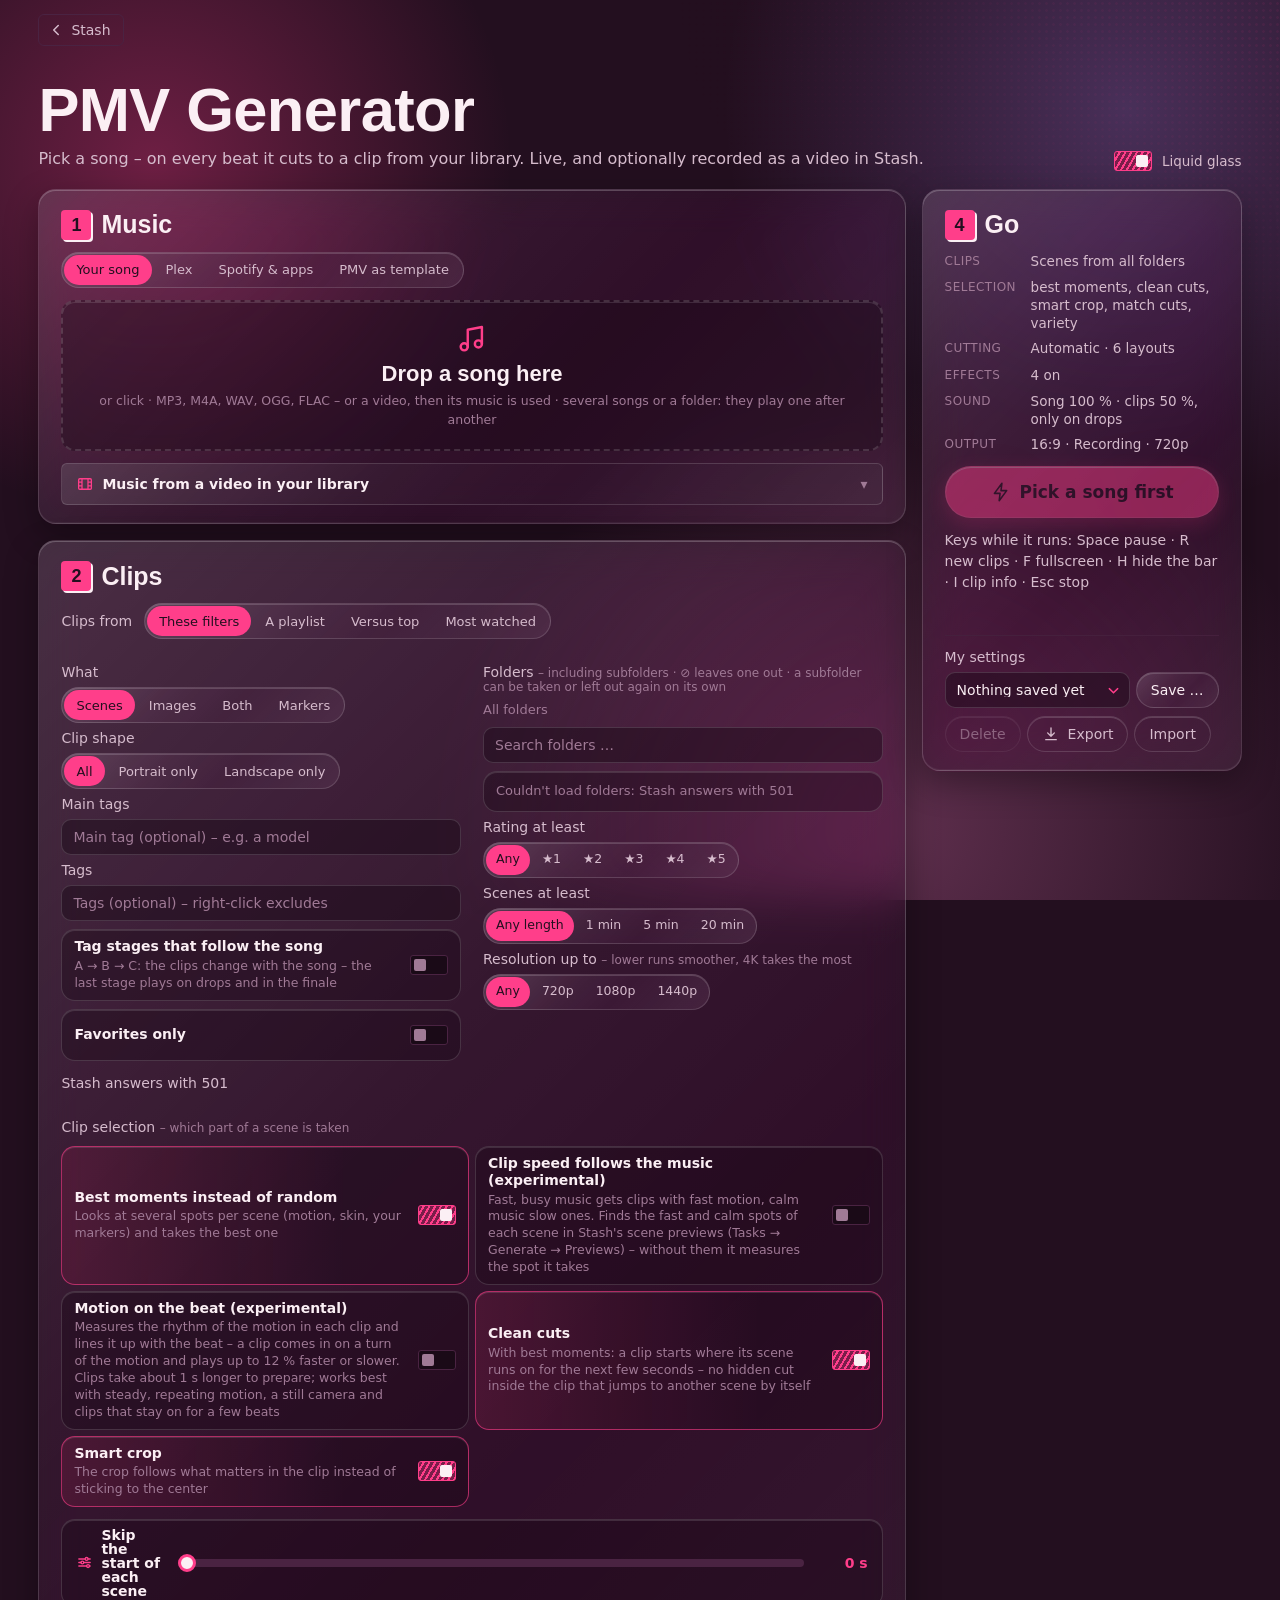
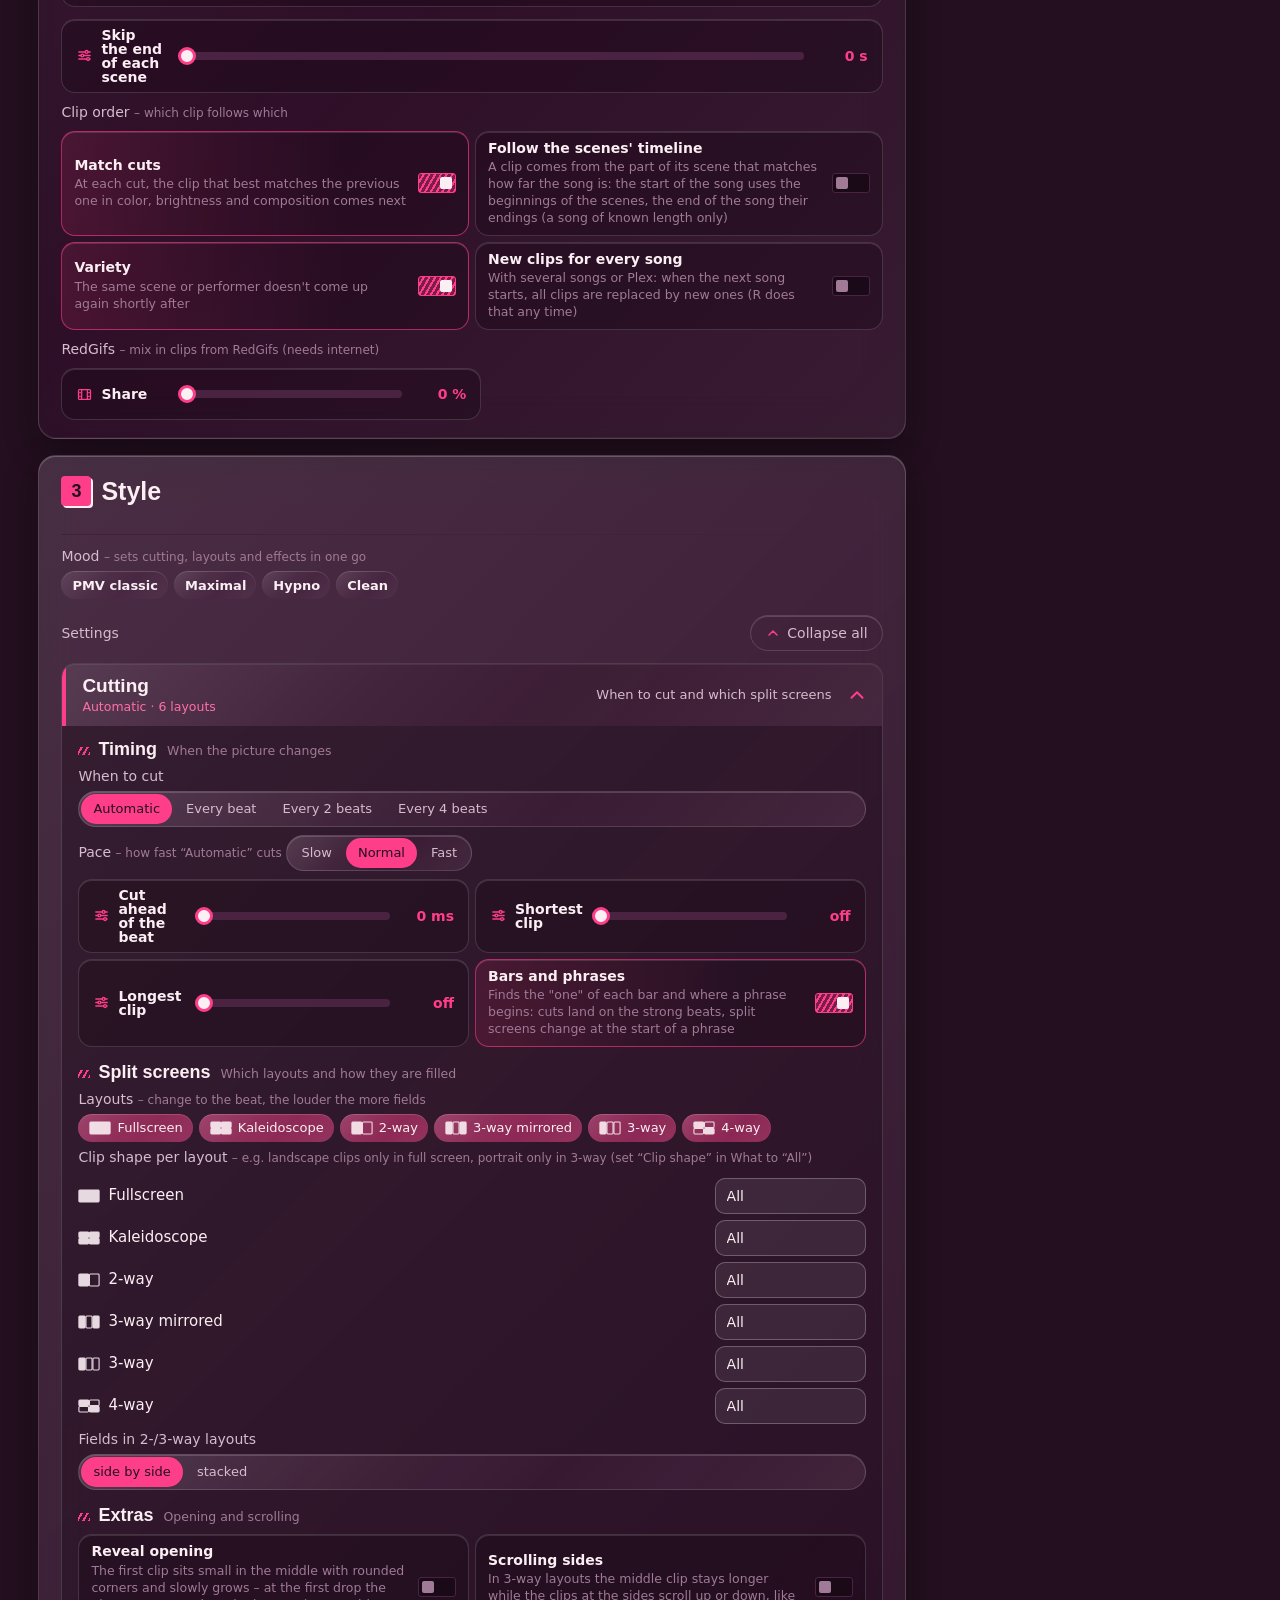
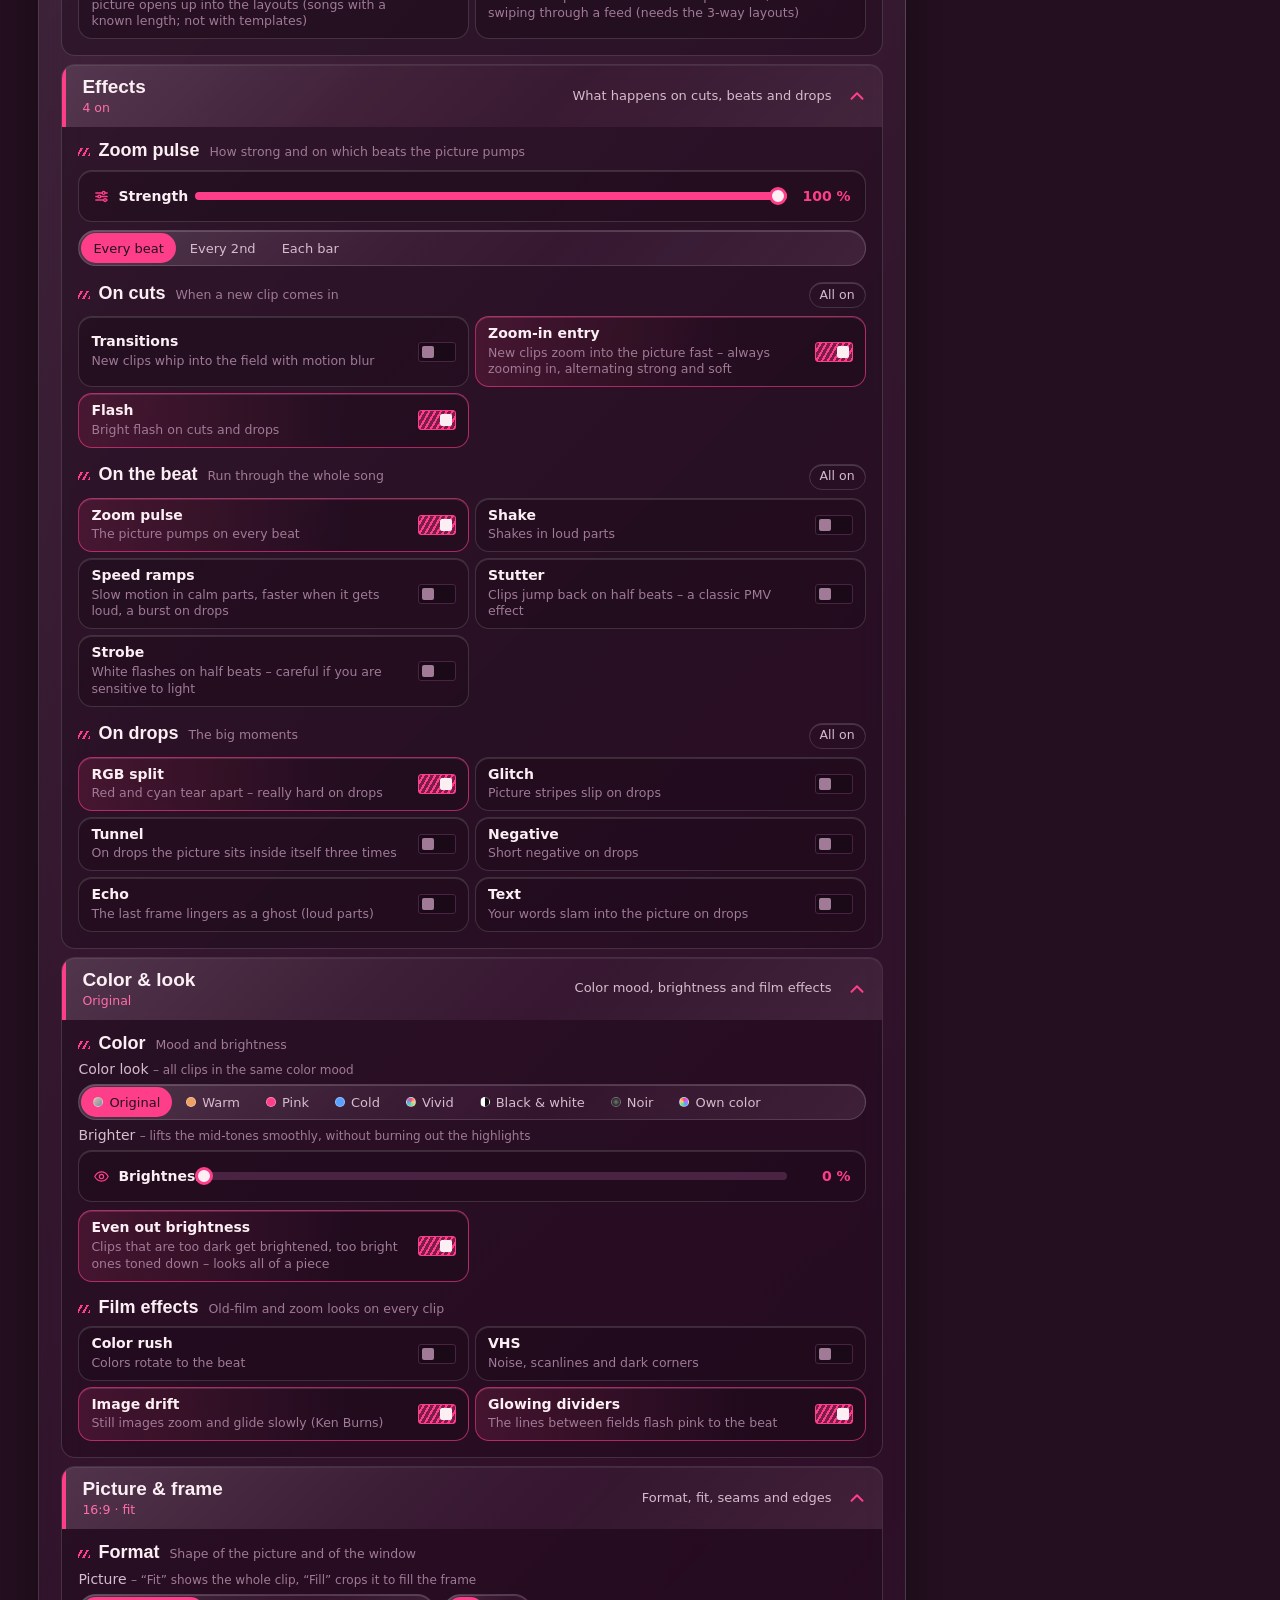
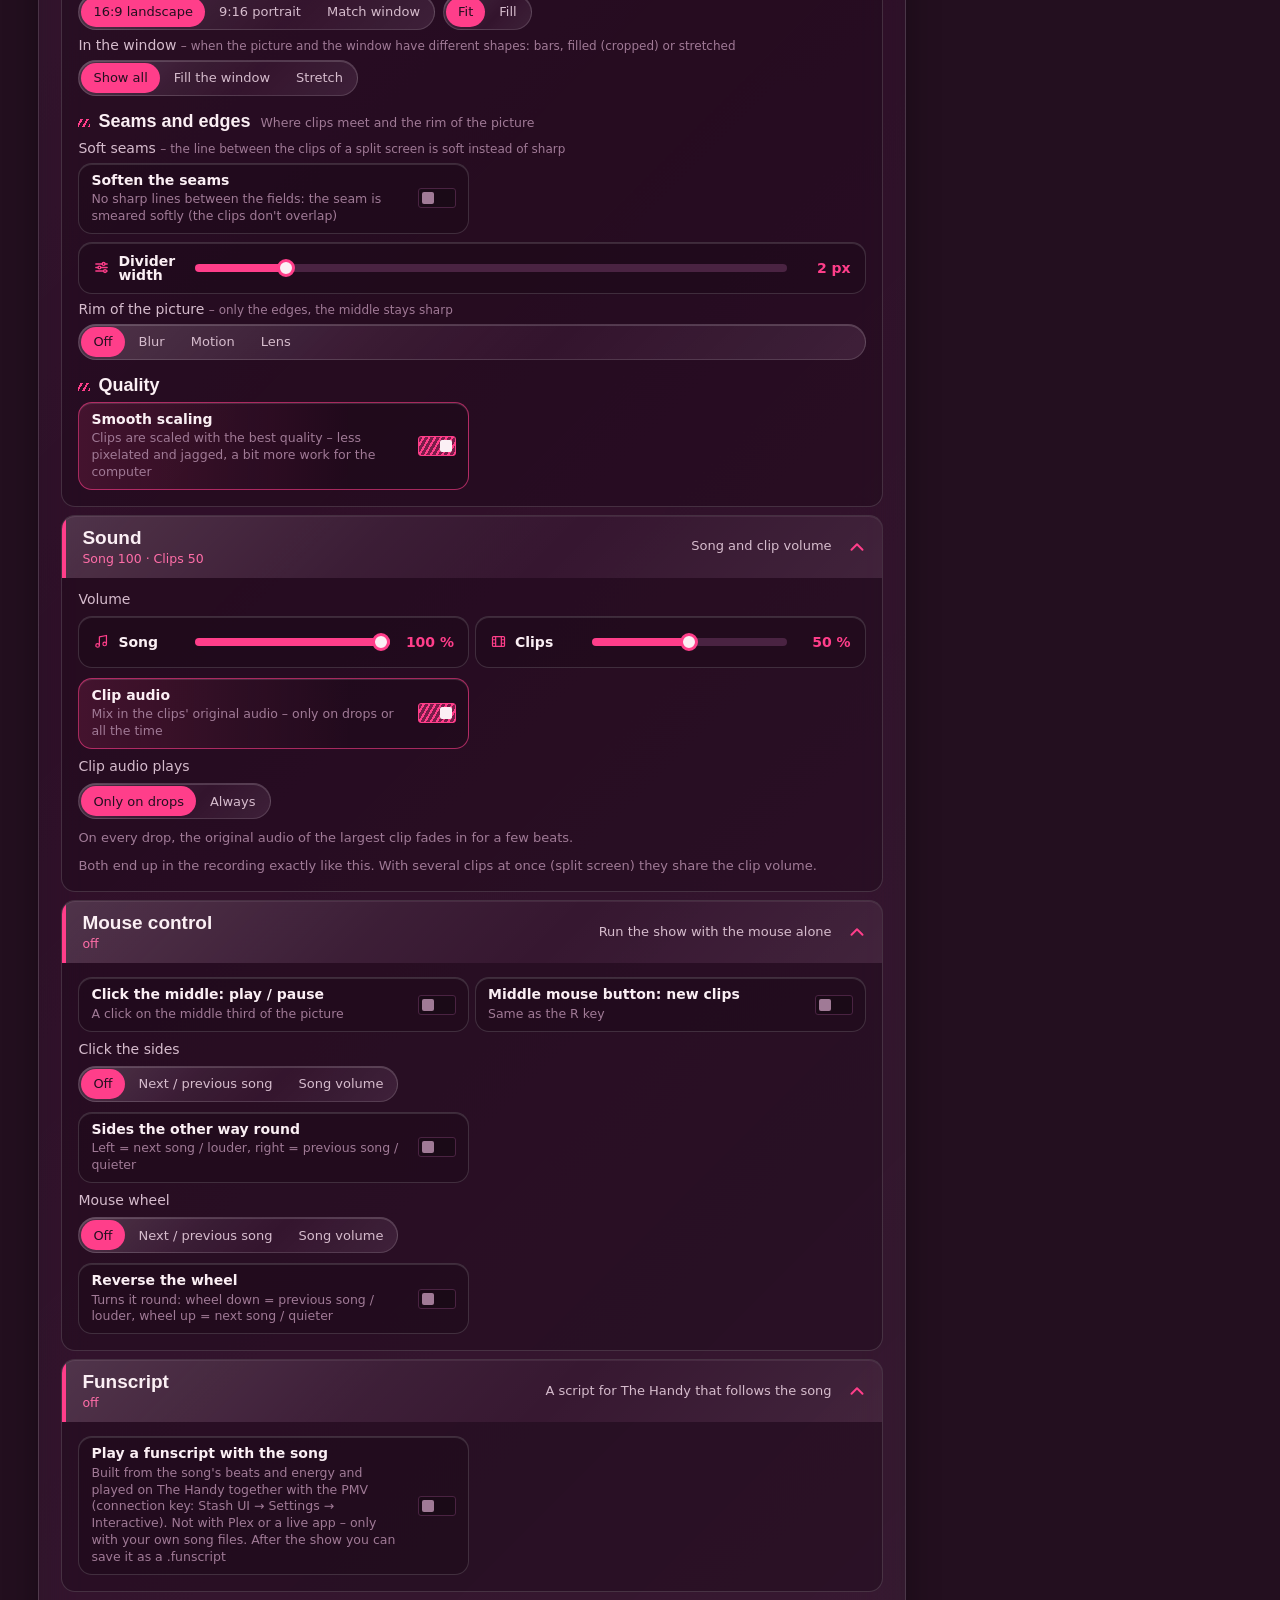
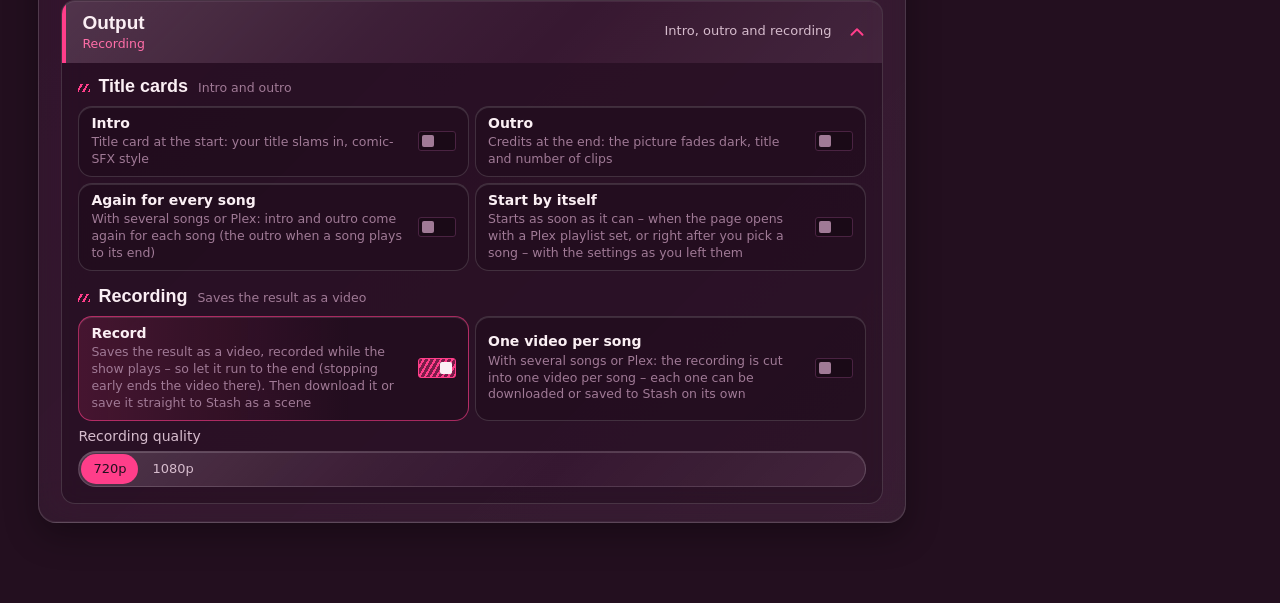
==== commit cbd88ea7: "Merge upstream Stash UI 3.119.0 into Pepega forks. Co-Authored-By: Claude Opus 5.5 <noreply@anthropi" ====
--- a/plugins/pepega-pmvGenerator/app/index.html
+++ b/plugins/pepega-pmvGenerator/app/index.html
@@ -6,10 +6,10 @@
   <meta name="referrer" content="no-referrer">
   <title>PMV Generator</title>
   <link rel="icon" href="data:image/svg+xml,%3Csvg xmlns='http://www.w3.org/2000/svg' viewBox='0 0 32 32'%3E%3Crect width='32' height='32' rx='6' fill='%23230f1f'/%3E%3Cpath d='M16 26s-8-4.9-10.2-9.9C4.2 12.5 6.4 8.5 10.3 8.5c2.3 0 4.1 1.4 5.7 3.4 1.5-2 3.3-3.4 5.6-3.4 3.9 0 6.2 4 4.6 7.6C24 21.1 16 26 16 26z' fill='%23ff3e8a'/%3E%3C/svg%3E">
-  <link rel="stylesheet" href="app.css?v=2.36.3">
-  <link rel="stylesheet" href="stage.css?v=2.36.3">
-  <link rel="stylesheet" href="admin.css?v=2.36.3">
-  <link rel="stylesheet" href="standalone.css?v=2.36.3">
+  <link rel="stylesheet" href="app.css?v=2.36.4">
+  <link rel="stylesheet" href="stage.css?v=2.36.4">
+  <link rel="stylesheet" href="admin.css?v=2.36.4">
+  <link rel="stylesheet" href="standalone.css?v=2.36.4">
 </head>
 <body class="kb-solo">
   <header class="kb-solo-bar">
@@ -24,52 +24,52 @@
   <script type="importmap">
 {
     "imports": {
-      "./js/advfilter.js": "./js/advfilter.js?v=2.36.3",
-      "./js/api.js": "./js/api.js?v=2.36.3",
-      "./js/audiox.js": "./js/audiox.js?v=2.36.3",
-      "./js/bars.js": "./js/bars.js?v=2.36.3",
-      "./js/beats.js": "./js/beats.js?v=2.36.3",
-      "./js/config.js": "./js/config.js?v=2.36.3",
-      "./js/domi18n.js": "./js/domi18n.js?v=2.36.3",
-      "./js/funscriptgen.js": "./js/funscriptgen.js?v=2.36.3",
-      "./js/i18n.js": "./js/i18n.js?v=2.36.3",
-      "./js/interactive.js": "./js/interactive.js?v=2.36.3",
-      "./js/live.js": "./js/live.js?v=2.36.3",
-      "./js/locales/de.js": "./js/locales/de.js?v=2.36.3",
-      "./js/locales/es.js": "./js/locales/es.js?v=2.36.3",
-      "./js/locales/fr.js": "./js/locales/fr.js?v=2.36.3",
-      "./js/locales/ja.js": "./js/locales/ja.js?v=2.36.3",
-      "./js/locales/pl.js": "./js/locales/pl.js?v=2.36.3",
-      "./js/locales/pmv-de.js": "./js/locales/pmv-de.js?v=2.36.3",
-      "./js/locales/pmv-es.js": "./js/locales/pmv-es.js?v=2.36.3",
-      "./js/locales/pmv-fr.js": "./js/locales/pmv-fr.js?v=2.36.3",
-      "./js/locales/pmv-ja.js": "./js/locales/pmv-ja.js?v=2.36.3",
-      "./js/locales/pmv-pl.js": "./js/locales/pmv-pl.js?v=2.36.3",
-      "./js/locales/pmv-vi.js": "./js/locales/pmv-vi.js?v=2.36.3",
-      "./js/locales/pmv-zh-CN.js": "./js/locales/pmv-zh-CN.js?v=2.36.3",
-      "./js/locales/ru.js": "./js/locales/ru.js?v=2.36.3",
-      "./js/locales/uk.js": "./js/locales/uk.js?v=2.36.3",
-      "./js/locales/vi.js": "./js/locales/vi.js?v=2.36.3",
-      "./js/locales/zh-CN.js": "./js/locales/zh-CN.js?v=2.36.3",
-      "./js/music.js": "./js/music.js?v=2.36.3",
-      "./js/playlists.js": "./js/playlists.js?v=2.36.3",
-      "./js/plex.js": "./js/plex.js?v=2.36.3",
-      "./js/pmvfx.js": "./js/pmvfx.js?v=2.36.3",
-      "./js/pmvscan.js": "./js/pmvscan.js?v=2.36.3",
-      "./js/pmvsmart.js": "./js/pmvsmart.js?v=2.36.3",
-      "./js/redgifs.js": "./js/redgifs.js?v=2.36.3",
-      "./js/scale.js": "./js/scale.js?v=2.36.3",
-      "./js/standalone.js": "./js/standalone.js?v=2.36.3",
-      "./js/standings.js": "./js/standings.js?v=2.36.3",
-      "./js/theme.js": "./js/theme.js?v=2.36.3",
-      "./js/ui.js": "./js/ui.js?v=2.36.3",
-      "./js/views/folderpick.js": "./js/views/folderpick.js?v=2.36.3",
-      "./js/views/perfpicker.js": "./js/views/perfpicker.js?v=2.36.3",
-      "./js/views/pmvgen.js": "./js/views/pmvgen.js?v=2.36.3",
-      "./js/views/tagpicker.js": "./js/views/tagpicker.js?v=2.36.3"
+      "./js/advfilter.js": "./js/advfilter.js?v=2.36.4",
+      "./js/api.js": "./js/api.js?v=2.36.4",
+      "./js/audiox.js": "./js/audiox.js?v=2.36.4",
+      "./js/bars.js": "./js/bars.js?v=2.36.4",
+      "./js/beats.js": "./js/beats.js?v=2.36.4",
+      "./js/config.js": "./js/config.js?v=2.36.4",
+      "./js/domi18n.js": "./js/domi18n.js?v=2.36.4",
+      "./js/funscriptgen.js": "./js/funscriptgen.js?v=2.36.4",
+      "./js/i18n.js": "./js/i18n.js?v=2.36.4",
+      "./js/interactive.js": "./js/interactive.js?v=2.36.4",
+      "./js/live.js": "./js/live.js?v=2.36.4",
+      "./js/locales/de.js": "./js/locales/de.js?v=2.36.4",
+      "./js/locales/es.js": "./js/locales/es.js?v=2.36.4",
+      "./js/locales/fr.js": "./js/locales/fr.js?v=2.36.4",
+      "./js/locales/ja.js": "./js/locales/ja.js?v=2.36.4",
+      "./js/locales/pl.js": "./js/locales/pl.js?v=2.36.4",
+      "./js/locales/pmv-de.js": "./js/locales/pmv-de.js?v=2.36.4",
+      "./js/locales/pmv-es.js": "./js/locales/pmv-es.js?v=2.36.4",
+      "./js/locales/pmv-fr.js": "./js/locales/pmv-fr.js?v=2.36.4",
+      "./js/locales/pmv-ja.js": "./js/locales/pmv-ja.js?v=2.36.4",
+      "./js/locales/pmv-pl.js": "./js/locales/pmv-pl.js?v=2.36.4",
+      "./js/locales/pmv-vi.js": "./js/locales/pmv-vi.js?v=2.36.4",
+      "./js/locales/pmv-zh-CN.js": "./js/locales/pmv-zh-CN.js?v=2.36.4",
+      "./js/locales/ru.js": "./js/locales/ru.js?v=2.36.4",
+      "./js/locales/uk.js": "./js/locales/uk.js?v=2.36.4",
+      "./js/locales/vi.js": "./js/locales/vi.js?v=2.36.4",
+      "./js/locales/zh-CN.js": "./js/locales/zh-CN.js?v=2.36.4",
+      "./js/music.js": "./js/music.js?v=2.36.4",
+      "./js/playlists.js": "./js/playlists.js?v=2.36.4",
+      "./js/plex.js": "./js/plex.js?v=2.36.4",
+      "./js/pmvfx.js": "./js/pmvfx.js?v=2.36.4",
+      "./js/pmvscan.js": "./js/pmvscan.js?v=2.36.4",
+      "./js/pmvsmart.js": "./js/pmvsmart.js?v=2.36.4",
+      "./js/redgifs.js": "./js/redgifs.js?v=2.36.4",
+      "./js/scale.js": "./js/scale.js?v=2.36.4",
+      "./js/standalone.js": "./js/standalone.js?v=2.36.4",
+      "./js/standings.js": "./js/standings.js?v=2.36.4",
+      "./js/theme.js": "./js/theme.js?v=2.36.4",
+      "./js/ui.js": "./js/ui.js?v=2.36.4",
+      "./js/views/folderpick.js": "./js/views/folderpick.js?v=2.36.4",
+      "./js/views/perfpicker.js": "./js/views/perfpicker.js?v=2.36.4",
+      "./js/views/pmvgen.js": "./js/views/pmvgen.js?v=2.36.4",
+      "./js/views/tagpicker.js": "./js/views/tagpicker.js?v=2.36.4"
     }
   }
   </script>
-  <script type="module" src="js/standalone.js?v=2.36.3"></script>
+  <script type="module" src="js/standalone.js?v=2.36.4"></script>
 </body>
 </html>
